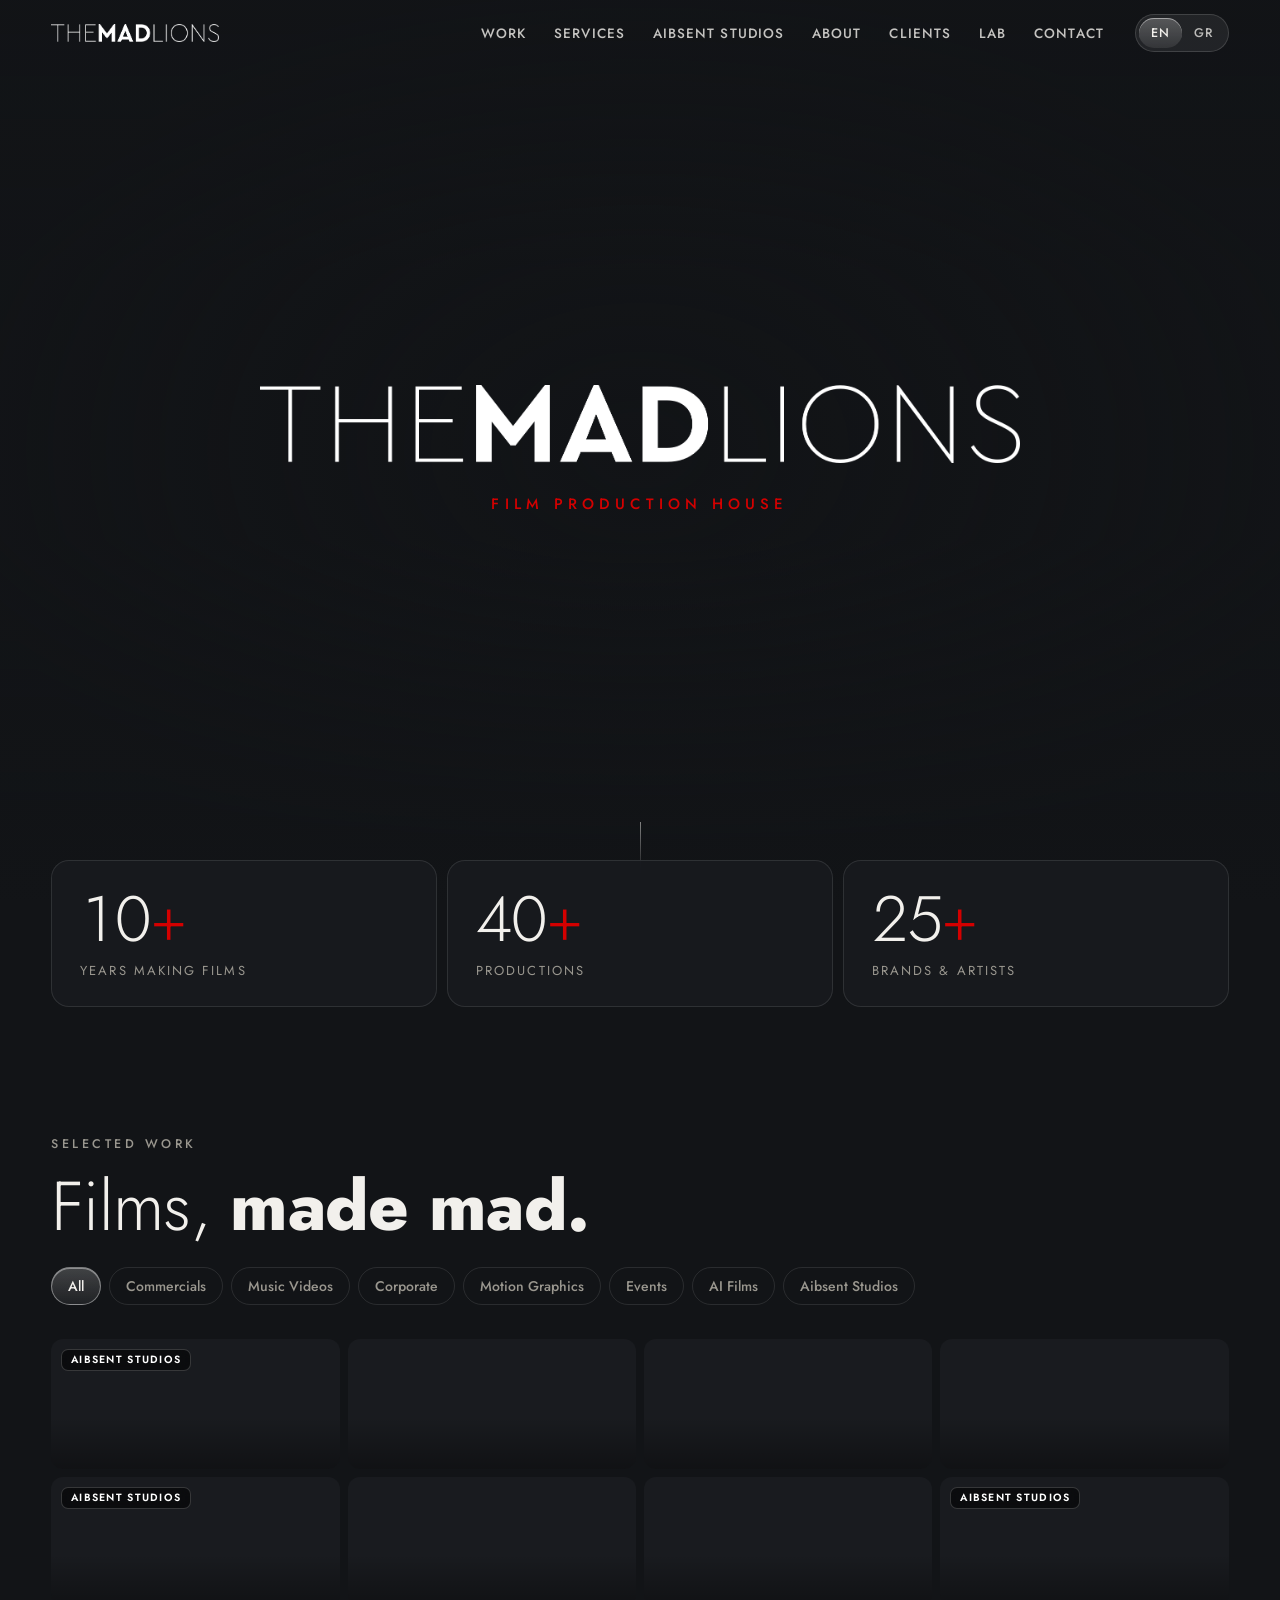
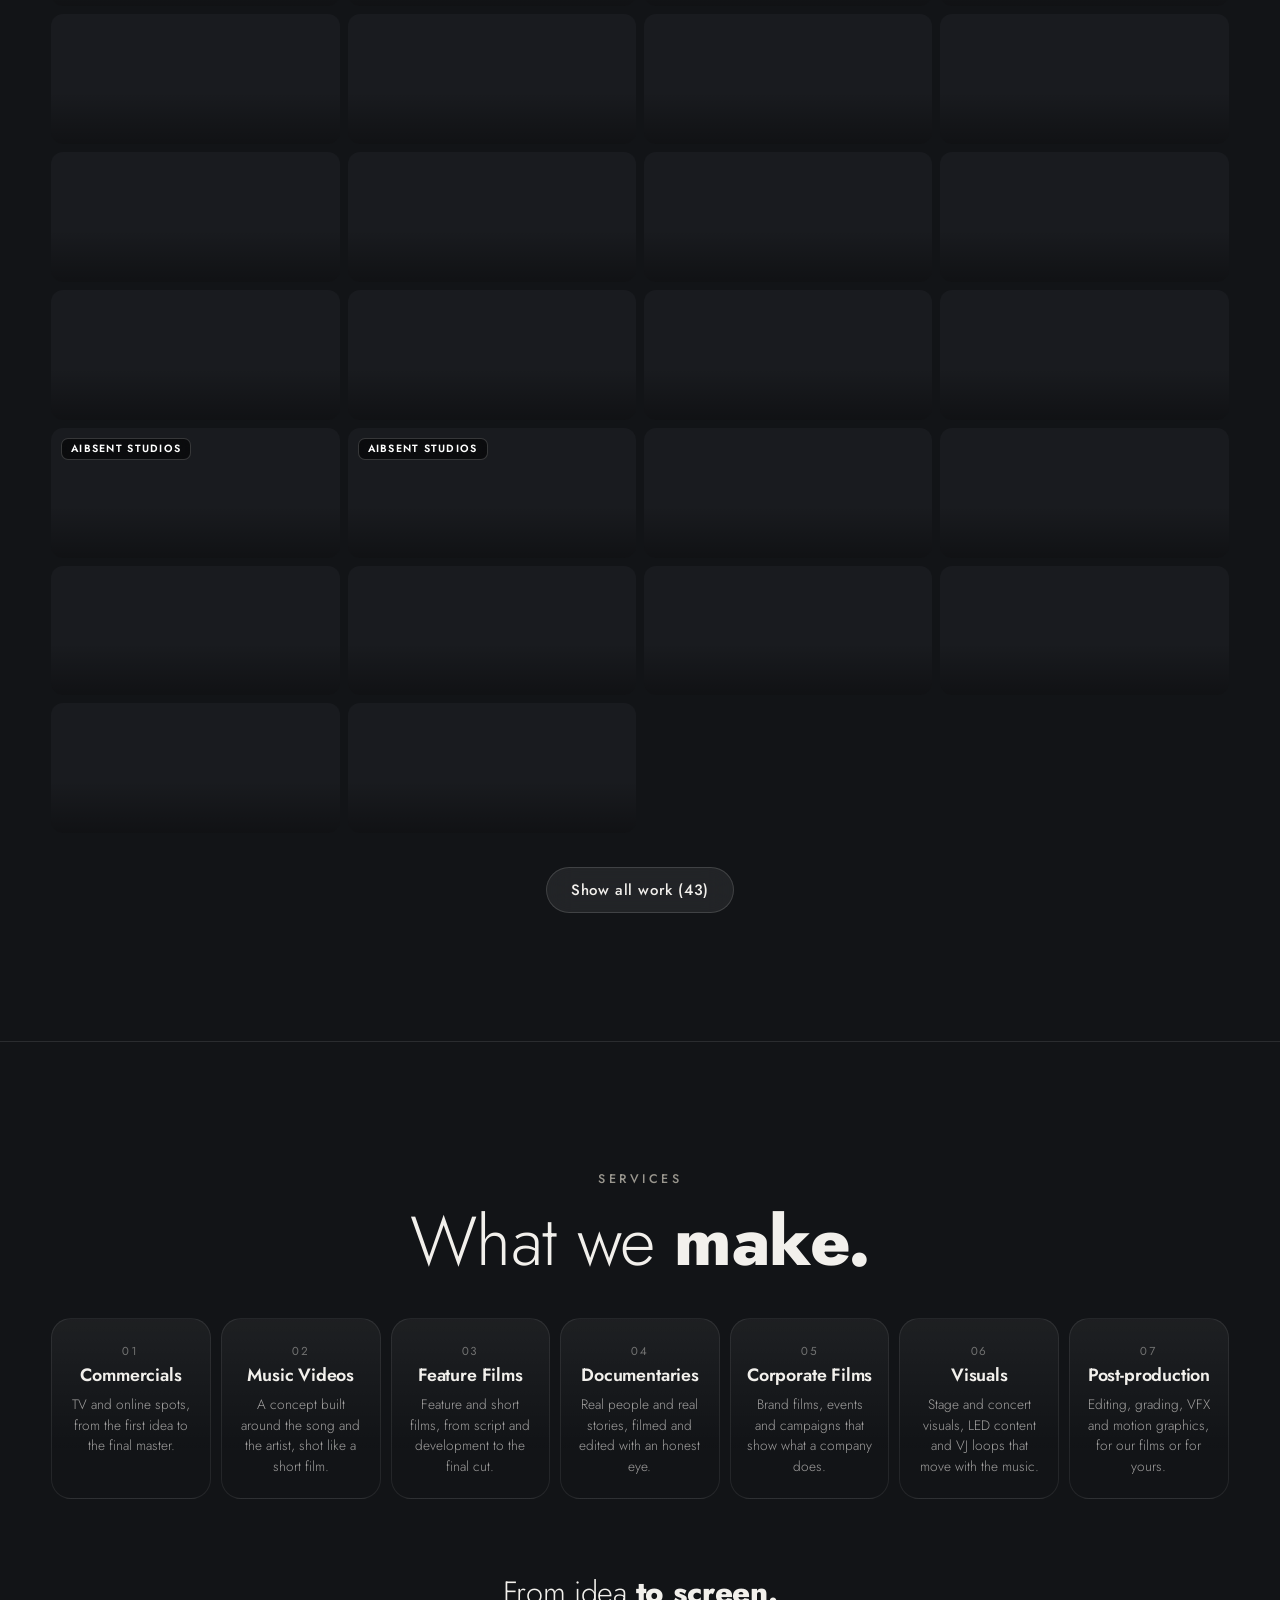
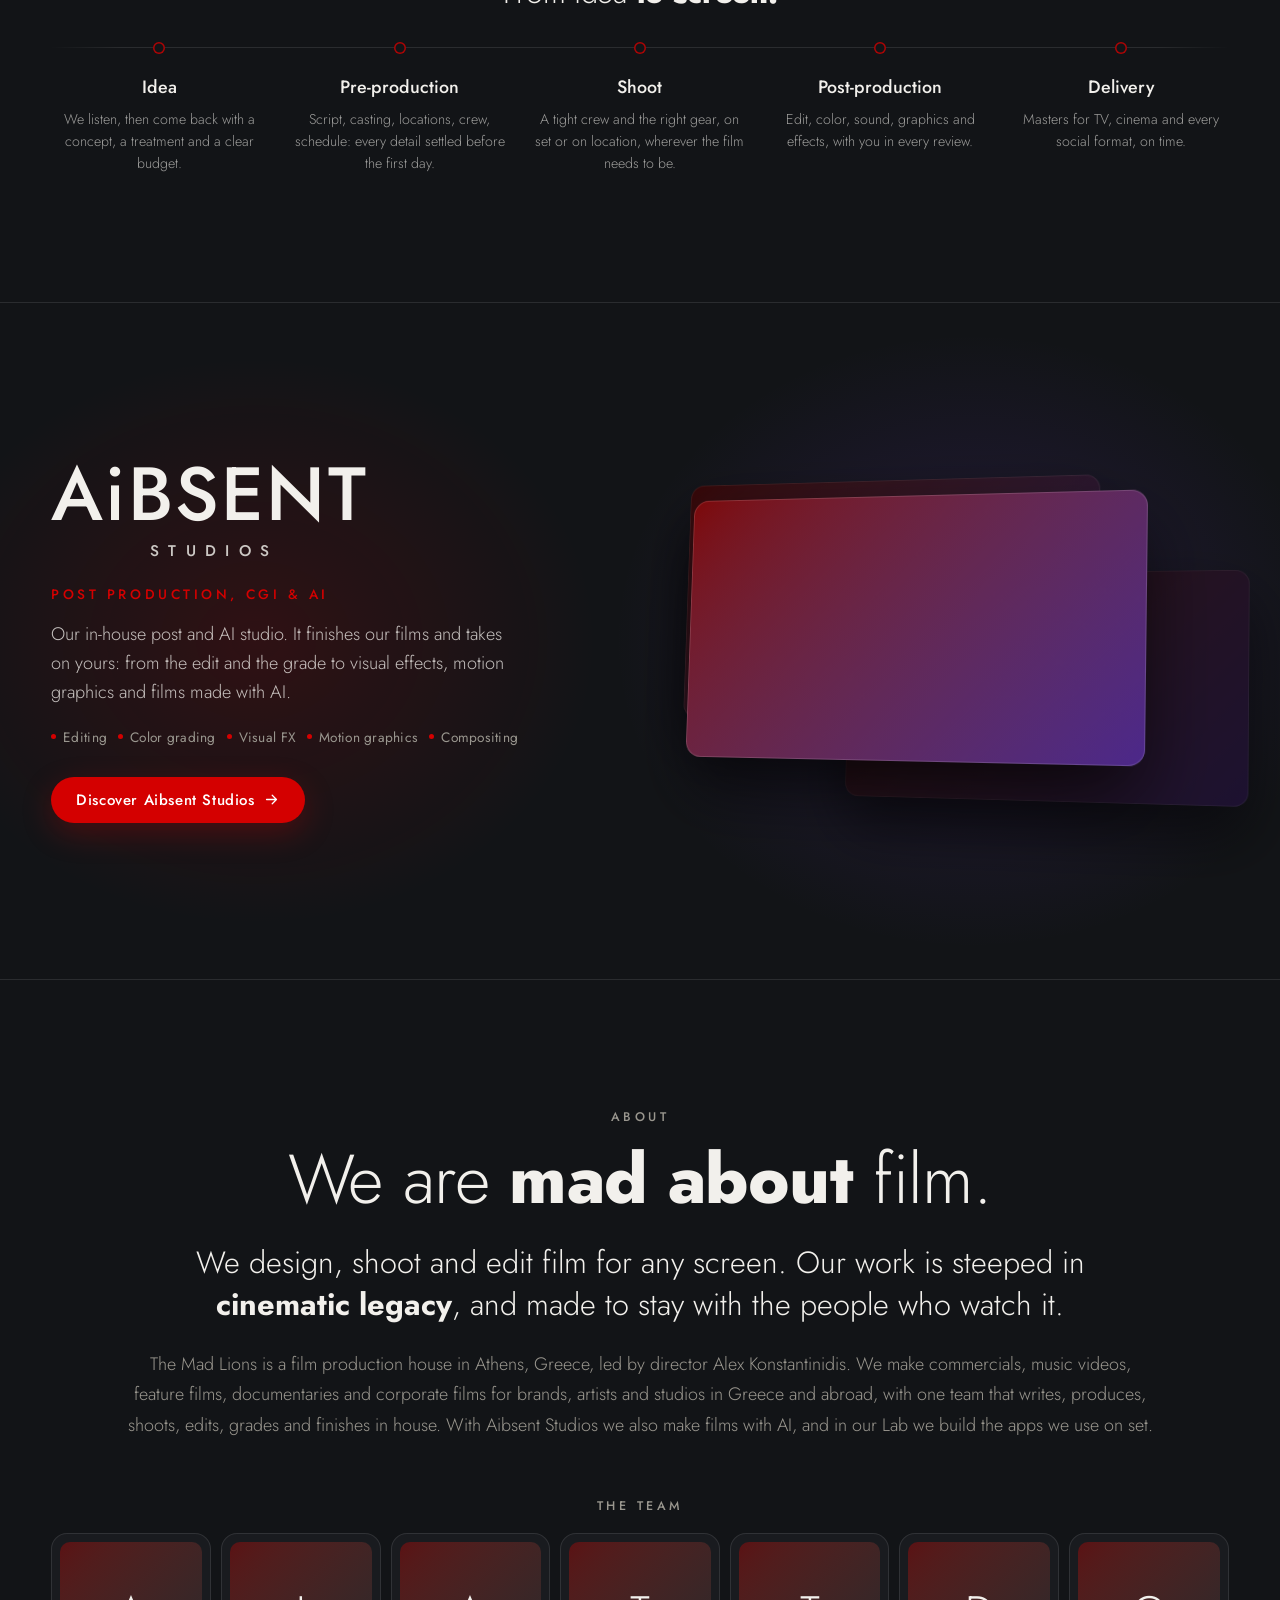
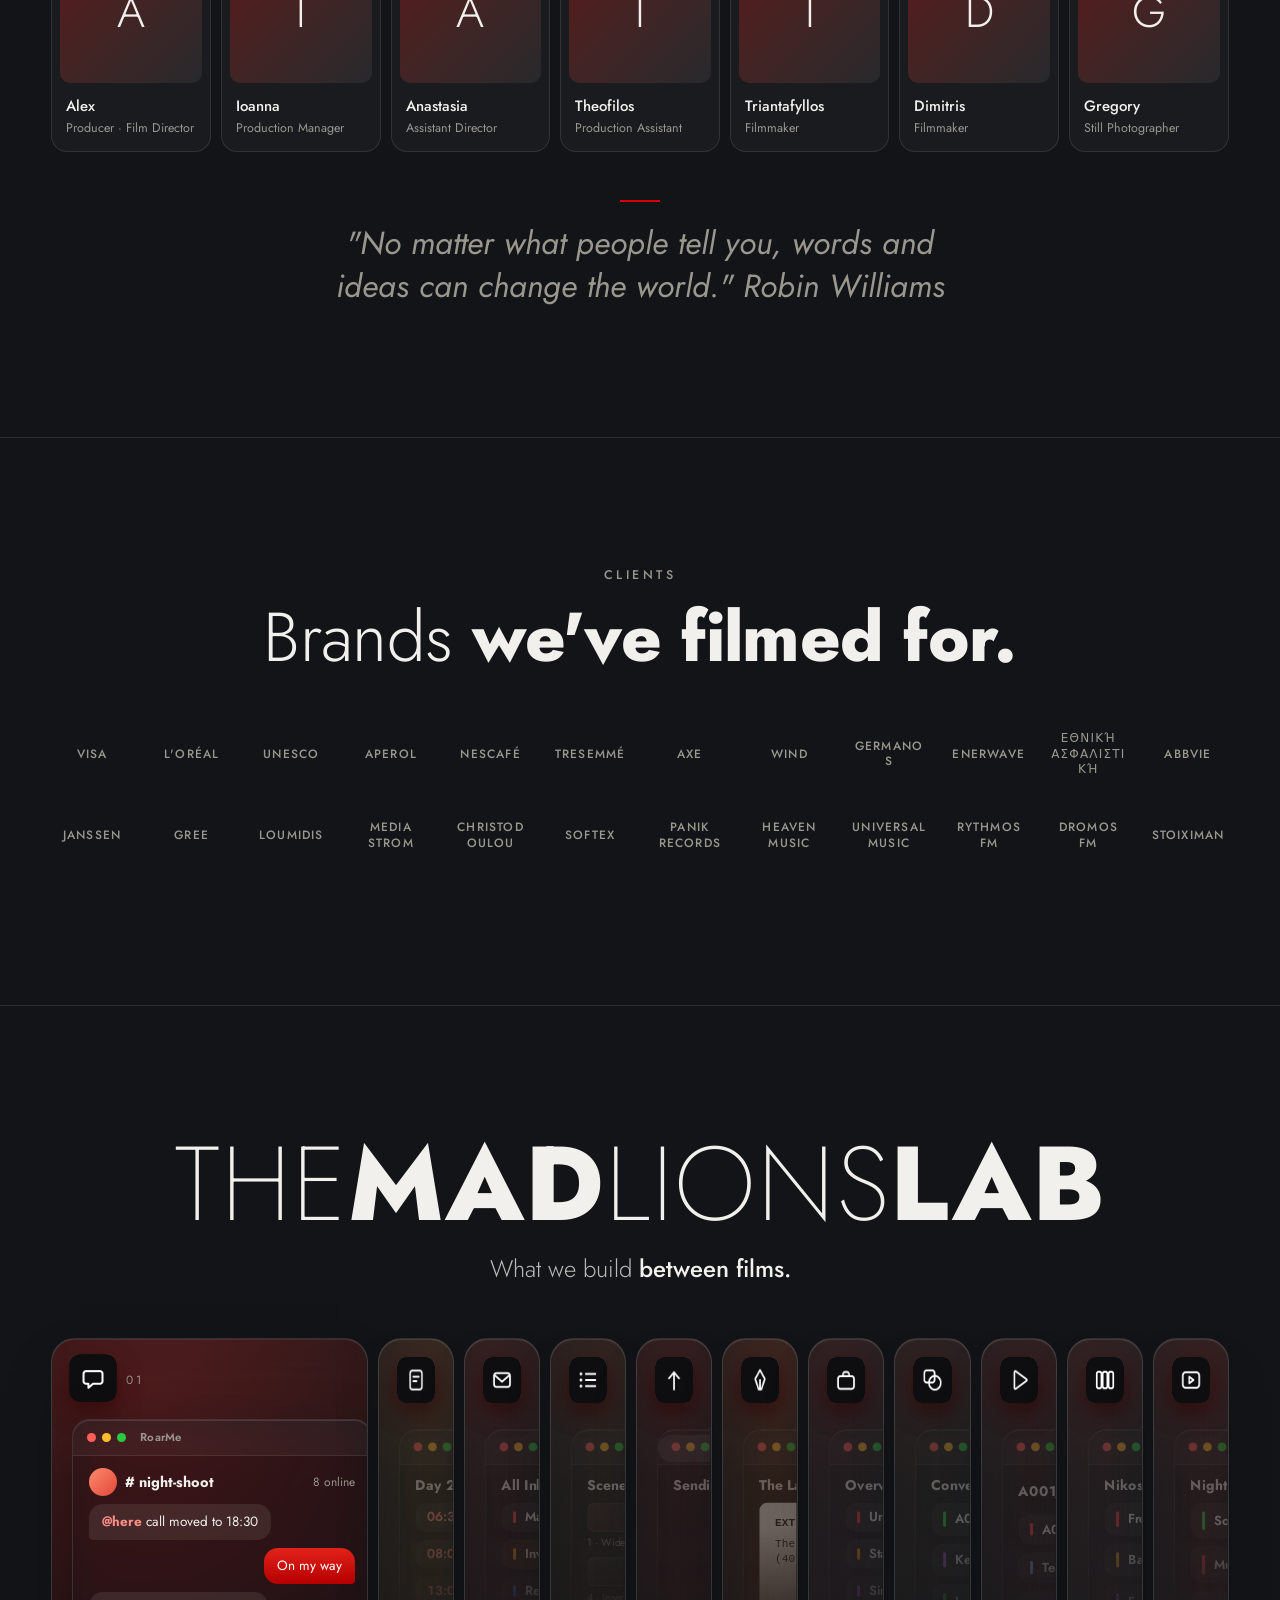
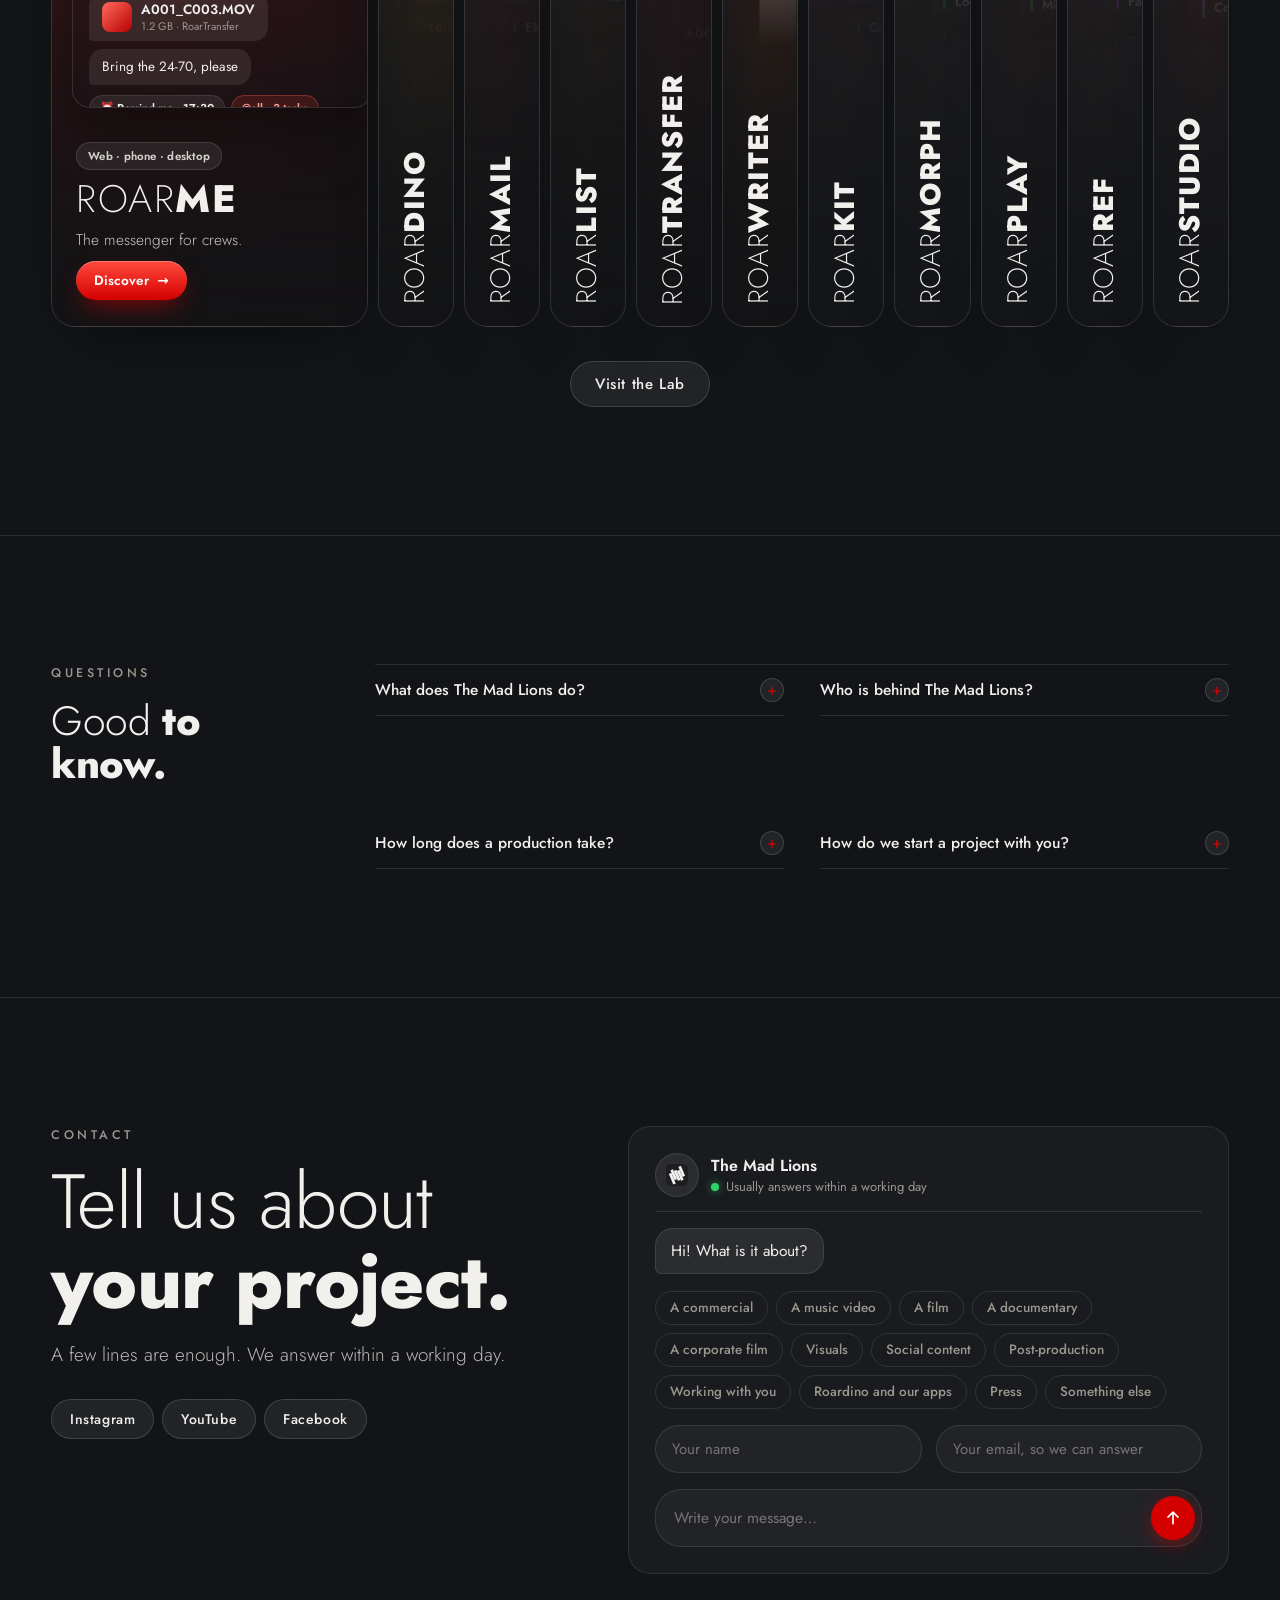
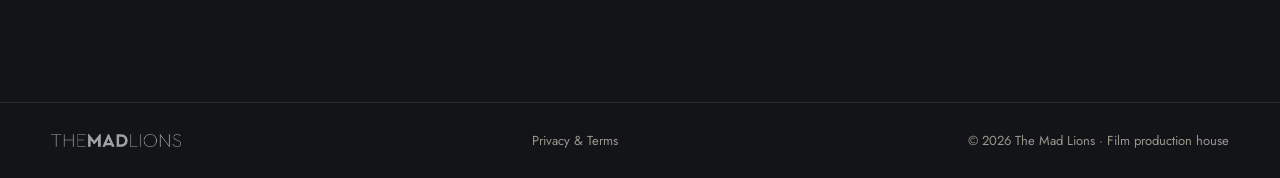
==== index.html @ 2045949a "The Aibsent crafts on one line on a phone Co-Authored-By: Claude Opus 5.5 <noreply@anthropic.com> Cl" ====
<!doctype html>
<html lang="en">
<head>
<meta charset="utf-8">
<meta name="viewport" content="width=device-width, initial-scale=1, viewport-fit=cover">
<!-- themadlions.com (Alex, 13 Oct 2026). No city or country on the visible page (Alex): the company is not
     where most of its work is. Athens, Greece sits only in the structured data and llms.txt (Alex, 18 Oct). Films, look, shop and enquiries come from Supabase and are edited in /admin/.
     Everything between the seo: markers is written by scripts/site-seo.mjs in the hub repo (title, links, JSON-LD
     in the head; the films, services, steps, team, clients and questions as plain text for search engines and AI
     crawlers that do not run scripts). Run it after every change here; the page's own script replaces that text. -->
<!--seo:head-->
<title>The Mad Lions · Film production house: commercials, music videos, films</title>
<meta name="description" content="Film production house led by director Alex Konstantinidis: commercials, music videos, feature films, documentaries, corporate films and post-production, from the idea to the final master.">
<meta name="robots" content="index, follow, max-image-preview:large, max-snippet:-1, max-video-preview:-1">
<link rel="canonical" href="https://themadlions.com/">
<link rel="alternate" hreflang="en" href="https://themadlions.com/">
<link rel="alternate" hreflang="el" href="https://themadlions.com/el/">
<link rel="alternate" hreflang="x-default" href="https://themadlions.com/">
<meta name="author" content="The Mad Lions">
<meta name="theme-color" content="#121417">
<meta property="og:type" content="website">
<meta property="og:site_name" content="The Mad Lions">
<meta property="og:title" content="The Mad Lions · Film production house: commercials, music videos, films">
<meta property="og:description" content="Film production house. Commercials, music videos, feature films, documentaries and post-production with Aibsent Studios.">
<meta property="og:url" content="https://themadlions.com/">
<meta property="og:locale" content="en_US">
<meta property="og:locale:alternate" content="el_GR">
<meta property="og:image" content="https://themadlions.com/og-image.png">
<meta property="og:image:width" content="1200">
<meta property="og:image:height" content="630">
<meta property="og:image:alt" content="The Mad Lions · Film production house">
<meta name="twitter:card" content="summary_large_image">
<meta name="twitter:title" content="The Mad Lions · Film production house: commercials, music videos, films">
<meta name="twitter:description" content="Film production house. Commercials, music videos, feature films, documentaries and post-production with Aibsent Studios.">
<meta name="twitter:image" content="https://themadlions.com/og-image.png">
<link rel="icon" href="favicon.svg" type="image/svg+xml">
<link rel="icon" href="favicon-192.png" sizes="192x192" type="image/png">
<link rel="apple-touch-icon" href="apple-touch-icon.png">
<link rel="alternate" type="text/plain" title="llms.txt" href="/llms.txt">
<script type="application/ld+json">{"@context":"https://schema.org","@graph":[{"@type":"Organization","@id":"https://themadlions.com/#org","name":"The Mad Lions","alternateName":["THEMADLIONS","The Mad Lions Film Production"],"url":"https://themadlions.com/","logo":"https://themadlions.com/wordmark.png","image":"https://themadlions.com/og-image.png","email":"info@themadlions.com","description":"Film production house led by director Alex Konstantinidis: commercials, music videos, feature films, documentaries, corporate films and post-production, from the idea to the final master.","foundingDate":"2016","founder":{"@id":"https://themadlions.com/#alex"},"sameAs":["https://www.instagram.com/themadlions/","https://www.youtube.com/channel/UCoPMSQpUYXNPSCMJV-ErfiA","https://www.facebook.com/themadlions/"],"address":{"@type":"PostalAddress","addressLocality":"Athens","addressCountry":"GR"},"location":{"@type":"Place","name":"Athens, Greece","address":{"@type":"PostalAddress","addressLocality":"Athens","addressCountry":"GR"}},"areaServed":["Greece","Europe","Worldwide"],"knowsLanguage":["en","el"],"knowsAbout":["Film production","Commercials","TV commercials","Music videos","Feature films","Short films","Documentaries","Corporate films","Brand films","Stage visuals","Post-production","Editing","Color grading","Visual effects","Motion graphics","AI films"],"contactPoint":{"@type":"ContactPoint","contactType":"sales","email":"info@themadlions.com","availableLanguage":["English","Greek"]},"subOrganization":{"@type":"Organization","@id":"https://themadlions.com/#aibsent","name":"Aibsent Studios","url":"https://themadlions.com/#aibsent","logo":"https://themadlions.com/aibsent.png","description":"Post-production and AI studio of The Mad Lions: editing, color grading, visual effects, motion graphics, compositing and films made with AI."},"hasOfferCatalog":{"@type":"OfferCatalog","name":"Services","itemListElement":[{"@type":"Offer","itemOffered":{"@type":"Service","name":"Commercials","description":"TV and online spots, from the first idea to the final master.","provider":{"@id":"https://themadlions.com/#org"}}},{"@type":"Offer","itemOffered":{"@type":"Service","name":"Music Videos","description":"A concept built around the song and the artist, shot like a short film.","provider":{"@id":"https://themadlions.com/#org"}}},{"@type":"Offer","itemOffered":{"@type":"Service","name":"Feature Films","description":"Feature and short films, from script and development to the final cut.","provider":{"@id":"https://themadlions.com/#org"}}},{"@type":"Offer","itemOffered":{"@type":"Service","name":"Documentaries","description":"Real people and real stories, filmed and edited with an honest eye.","provider":{"@id":"https://themadlions.com/#org"}}},{"@type":"Offer","itemOffered":{"@type":"Service","name":"Corporate Films","description":"Brand films, events and campaigns that show what a company does.","provider":{"@id":"https://themadlions.com/#org"}}},{"@type":"Offer","itemOffered":{"@type":"Service","name":"Visuals","description":"Stage and concert visuals, LED content and VJ loops that move with the music.","provider":{"@id":"https://themadlions.com/#org"}}},{"@type":"Offer","itemOffered":{"@type":"Service","name":"Post-production","description":"Editing, grading, VFX and motion graphics, for our films or for yours.","provider":{"@id":"https://themadlions.com/#org"}}}]}},{"@type":"Person","@id":"https://themadlions.com/#alex","name":"Alex Konstantinidis","jobTitle":"Producer and Film Director","worksFor":{"@id":"https://themadlions.com/#org"},"workLocation":{"@type":"Place","name":"Athens, Greece","address":{"@type":"PostalAddress","addressLocality":"Athens","addressCountry":"GR"}},"knowsAbout":["Film directing","Commercials","Music videos","Feature films"]},{"@type":"WebSite","@id":"https://themadlions.com/#site","url":"https://themadlions.com/","name":"The Mad Lions","inLanguage":["en","el"],"publisher":{"@id":"https://themadlions.com/#org"}},{"@type":"WebPage","@id":"https://themadlions.com/#page","url":"https://themadlions.com/","name":"The Mad Lions · Film production house: commercials, music videos, films","description":"Film production house led by director Alex Konstantinidis: commercials, music videos, feature films, documentaries, corporate films and post-production, from the idea to the final master.","inLanguage":"en","isPartOf":{"@id":"https://themadlions.com/#site"},"about":{"@id":"https://themadlions.com/#org"},"primaryImageOfPage":"https://themadlions.com/og-image.png"},{"@type":"FAQPage","@id":"https://themadlions.com/#faq","inLanguage":"en","mainEntity":[{"@type":"Question","name":"What does The Mad Lions do?","acceptedAnswer":{"@type":"Answer","text":"The Mad Lions is a film production house. We make commercials, music videos, feature and short films, documentaries, corporate films and stage visuals, and finish them in house at Aibsent Studios, our post-production and AI studio. One team takes a film from the first idea to the final master."}},{"@type":"Question","name":"Who is behind The Mad Lions?","acceptedAnswer":{"@type":"Answer","text":"The studio is led by producer and film director Alex Konstantinidis, with a team of assistant directors, filmmakers, editors, set designers and production assistants, and trusted crews for every shoot."}},{"@type":"Question","name":"Which brands and artists have you worked with?","acceptedAnswer":{"@type":"Answer","text":"Brands such as Visa, L’Oréal, UNESCO, Aperol, Campari, Nescafé, Tresemmé, Axe, Wind, Stoiximan and Gree, and artists such as Michalis Hatzigiannis, Helena Paparizou, Antonis Remos, Nikos Oikonomopoulos, Natasa Theodoridou and Melisses, with Panik Records, Heaven Music and Universal Music."}},{"@type":"Question","name":"How much does a commercial or a music video cost?","acceptedAnswer":{"@type":"Answer","text":"It depends on the idea, the shoot days, the cast and the post-production. We make films on budgets from under €5k to over €50k. Tell us yours and we come back with a concept, a treatment and a clear budget."}},{"@type":"Question","name":"Can you finish a film we shot ourselves?","acceptedAnswer":{"@type":"Answer","text":"Yes. Aibsent Studios, our post-production and AI studio, takes on editing, color grading, visual effects, motion graphics and compositing for films shot by others, and makes films with AI."}},{"@type":"Question","name":"Where do you shoot?","acceptedAnswer":{"@type":"Answer","text":"Wherever the film needs to be: in a studio or on location, with a tight crew and the right gear. We deliver masters for TV, cinema and every social format."}},{"@type":"Question","name":"How long does a production take?","acceptedAnswer":{"@type":"Answer","text":"It depends on the film. A commercial or a music video usually takes three to six weeks from the first call to the final master: about a week for the concept and pre-production, one to three shoot days, then one to three weeks of post-production. When it is urgent, we plan it to move faster."}},{"@type":"Question","name":"How do we start a project with you?","acceptedAnswer":{"@type":"Answer","text":"Write a few lines through the form on this page or to info@themadlions.com: what you are making, when you need it and your budget. We answer within a working day."}}]},{"@type":"ItemList","@id":"https://themadlions.com/#work","name":"Selected work","itemListElement":[{"@type":"ListItem","position":1,"item":{"@type":"CreativeWork","name":"Nikos Vertis – Eroteftika Esena | Official Music Video (4K)","url":"https://www.youtube.com/watch?v=0GxDvGdH7S4","image":"https://i.ytimg.com/vi/0GxDvGdH7S4/hqdefault.jpg","genre":"Music video","creator":{"@id":"https://themadlions.com/#org"}}},{"@type":"ListItem","position":2,"item":{"@type":"CreativeWork","name":"Iv - Χριστίνα Μηλιού - Cabaret","url":"https://www.youtube.com/watch?v=CI5pUMbyZb0","image":"https://i.ytimg.com/vi/CI5pUMbyZb0/hqdefault.jpg","genre":"Intro Videos","creator":{"@id":"https://themadlions.com/#org"}}},{"@type":"ListItem","position":3,"item":{"@type":"CreativeWork","name":"Αντώνης Ρέμος - Δευτέρα - Official Music Video","url":"https://www.youtube.com/watch?v=_hBOZYrXSvo","image":"https://i.ytimg.com/vi/_hBOZYrXSvo/hqdefault.jpg","genre":"Music video","creator":{"@id":"https://themadlions.com/#org"}}},{"@type":"ListItem","position":4,"item":{"@type":"CreativeWork","name":"Κατερίνα Λιόλιου & Γιάννης Φακίνος - Με 'Γειά Σου - Official Music Video","url":"https://www.youtube.com/watch?v=35kmvlsmm8o","image":"https://i.ytimg.com/vi/35kmvlsmm8o/hqdefault.jpg","genre":"Music video","creator":{"@id":"https://themadlions.com/#org"}}},{"@type":"ListItem","position":5,"item":{"@type":"CreativeWork","name":"Νίκος Οικονομόπουλος – Ψάχνω Να Βρω | Official Music Video (4K)","url":"https://www.youtube.com/watch?v=NudxWnzrRxs","image":"https://i.ytimg.com/vi/NudxWnzrRxs/hqdefault.jpg","genre":"Music video","creator":{"@id":"https://themadlions.com/#org"}}},{"@type":"ListItem","position":6,"item":{"@type":"CreativeWork","name":"Beneluxe Vodka","url":"https://www.youtube.com/watch?v=R08ZdxbOKrg","image":"https://i.ytimg.com/vi/R08ZdxbOKrg/hqdefault.jpg","genre":"Commercial","creator":{"@id":"https://themadlions.com/#org"}}},{"@type":"ListItem","position":7,"item":{"@type":"CreativeWork","name":"Melisses – 30 40 (Yes I Do)","url":"https://www.youtube.com/watch?v=EjZ_jDMnyl0","image":"https://i.ytimg.com/vi/EjZ_jDMnyl0/hqdefault.jpg","genre":"Music video","creator":{"@id":"https://themadlions.com/#org"}}},{"@type":"ListItem","position":8,"item":{"@type":"CreativeWork","name":"Nox Athens - Θεοδωρίδου & Βανδή","url":"https://www.youtube.com/watch?v=E9fCxQ7Hjj4","image":"https://i.ytimg.com/vi/E9fCxQ7Hjj4/hqdefault.jpg","genre":"Commercial","creator":{"@id":"https://themadlions.com/#org"}}},{"@type":"ListItem","position":9,"item":{"@type":"CreativeWork","name":"Φωτεινή Δάρρα  - Δύο Σιωπές","url":"https://www.youtube.com/watch?v=7bwjhznNsik","image":"https://i.ytimg.com/vi/7bwjhznNsik/hqdefault.jpg","genre":"Music video","creator":{"@id":"https://themadlions.com/#org"}}},{"@type":"ListItem","position":10,"item":{"@type":"CreativeWork","name":"Νίκος Οικονομόπουλος - Από Έρωτα...","url":"https://www.youtube.com/watch?v=SilHmCoB1xw","image":"https://i.ytimg.com/vi/SilHmCoB1xw/hqdefault.jpg","genre":"Music video","creator":{"@id":"https://themadlions.com/#org"}}},{"@type":"ListItem","position":11,"item":{"@type":"CreativeWork","name":"Nikos Vertis – S' Agapao","url":"https://www.youtube.com/watch?v=aZ8xdBOUNp8","image":"https://i.ytimg.com/vi/aZ8xdBOUNp8/hqdefault.jpg","genre":"Music video","creator":{"@id":"https://themadlions.com/#org"}}},{"@type":"ListItem","position":12,"item":{"@type":"CreativeWork","name":"ΔΡΟΜΟΣ 89,8","url":"https://www.youtube.com/watch?v=G9khzCytOKY","image":"https://i.ytimg.com/vi/G9khzCytOKY/hqdefault.jpg","creator":{"@id":"https://themadlions.com/#org"}}},{"@type":"ListItem","position":13,"item":{"@type":"CreativeWork","name":"Ανδρομάχη – Καλέ ποιος είναι αυτός","url":"https://www.youtube.com/watch?v=6Gcu4GF8fYc","image":"https://i.ytimg.com/vi/6Gcu4GF8fYc/hqdefault.jpg","genre":"Music video","creator":{"@id":"https://themadlions.com/#org"}}},{"@type":"ListItem","position":14,"item":{"@type":"CreativeWork","name":"Nikos Vertis - S' Agapao / Νίκος Βέρτης - Σ' Αγαπάω (Official Videoclip 4K)","url":"https://www.youtube.com/watch?v=aZ8xdBOUNp8","image":"https://i.ytimg.com/vi/aZ8xdBOUNp8/hqdefault.jpg","genre":"Music video","creator":{"@id":"https://themadlions.com/#org"}}},{"@type":"ListItem","position":15,"item":{"@type":"CreativeWork","name":"PENELOPE","url":"https://www.youtube.com/watch?v=MOh7XEQSFSg","image":"https://i.ytimg.com/vi/MOh7XEQSFSg/hqdefault.jpg","genre":"Film","creator":{"@id":"https://themadlions.com/#org"}}},{"@type":"ListItem","position":16,"item":{"@type":"CreativeWork","name":"Νίκος Οικονομόπουλος - Πάλι Γύρισα","url":"https://www.youtube.com/watch?v=q9CE6Z5fLTs","image":"https://i.ytimg.com/vi/q9CE6Z5fLTs/hqdefault.jpg","genre":"Music video","creator":{"@id":"https://themadlions.com/#org"}}},{"@type":"ListItem","position":17,"item":{"@type":"CreativeWork","name":"Pot Pan","url":"https://www.youtube.com/watch?v=n5Vfijf1ELA","image":"https://i.ytimg.com/vi/n5Vfijf1ELA/hqdefault.jpg","genre":"Corporate film","creator":{"@id":"https://themadlions.com/#org"}}},{"@type":"ListItem","position":18,"item":{"@type":"CreativeWork","name":"Μιχάλης Χατζηγιάννης – Φωτιά Στη Νύχτα | Official Music Video (4K)","url":"https://www.youtube.com/watch?v=PBrZ_I-g8p0","image":"https://i.ytimg.com/vi/PBrZ_I-g8p0/hqdefault.jpg","genre":"Music video","creator":{"@id":"https://themadlions.com/#org"}}},{"@type":"ListItem","position":19,"item":{"@type":"CreativeWork","name":"Κατερίνα Λιόλιου - Για την Επόμενη - Official Music Video","url":"https://www.youtube.com/watch?v=Avg99Mb_w1A","image":"https://i.ytimg.com/vi/Avg99Mb_w1A/hqdefault.jpg","genre":"Music video","creator":{"@id":"https://themadlions.com/#org"}}},{"@type":"ListItem","position":20,"item":{"@type":"CreativeWork","name":"Michalis Hatzigiannis – Horevo","url":"https://www.youtube.com/watch?v=1Y3h-3ka4bo","image":"https://i.ytimg.com/vi/1Y3h-3ka4bo/hqdefault.jpg","genre":"Music video","creator":{"@id":"https://themadlions.com/#org"}}},{"@type":"ListItem","position":21,"item":{"@type":"CreativeWork","name":"Χριστίνα Μηλιού - Ένας Μήνας Και Κάτι - Official Music Video","url":"https://www.youtube.com/watch?v=oY_F6rtNRg8","image":"https://i.ytimg.com/vi/oY_F6rtNRg8/hqdefault.jpg","genre":"Music video","creator":{"@id":"https://themadlions.com/#org"}}},{"@type":"ListItem","position":22,"item":{"@type":"CreativeWork","name":"Ανδρομάχη - Σούσουρο -  Official Music Video","url":"https://www.youtube.com/watch?v=pXkjKtg7tTs","image":"https://i.ytimg.com/vi/pXkjKtg7tTs/hqdefault.jpg","creator":{"@id":"https://themadlions.com/#org"}}},{"@type":"ListItem","position":23,"item":{"@type":"CreativeWork","name":"Καλλιμάνη – Summer Tour","url":"https://e.pcloud.link/publink/show?code=XZyWGk7Z03jk551iTwh1dlnrvcc20brfOOzk","image":"https://eapi.pcloud.com/getpubthumb?code=XZyWGk7Z03jk551iTwh1dlnrvcc20brfOOzk&size=640x360","genre":"Intro Videos","creator":{"@id":"https://themadlions.com/#org"}}},{"@type":"ListItem","position":24,"item":{"@type":"CreativeWork","name":"Nikos Vertis - Koita / Νίκος Βέρτης - Κοίτα (Official Videoclip 4K)","url":"https://www.youtube.com/watch?v=i6Pagv3A0Rk","image":"https://i.ytimg.com/vi/i6Pagv3A0Rk/hqdefault.jpg","genre":"Music video","creator":{"@id":"https://themadlions.com/#org"}}},{"@type":"ListItem","position":25,"item":{"@type":"CreativeWork","name":"BO ft Angelta – Hey Bo","url":"https://www.youtube.com/watch?v=mkuo9_wOJ0g","image":"https://i.ytimg.com/vi/mkuo9_wOJ0g/hqdefault.jpg","genre":"Music video","creator":{"@id":"https://themadlions.com/#org"}}},{"@type":"ListItem","position":26,"item":{"@type":"CreativeWork","name":"Γιώργος Σαμπάνης – Αν δεν έρθεις εσύ","url":"https://www.youtube.com/watch?v=c7-5nWj1-PQ","image":"https://i.ytimg.com/vi/c7-5nWj1-PQ/hqdefault.jpg","genre":"Music video","creator":{"@id":"https://themadlions.com/#org"}}},{"@type":"ListItem","position":27,"item":{"@type":"CreativeWork","name":"Κατερίνα Λιόλιου - Τελικά Σου  Έστειλα - Official Music Video","url":"https://www.youtube.com/watch?v=1PAf40ob_BI","image":"https://i.ytimg.com/vi/1PAf40ob_BI/hqdefault.jpg","genre":"Music video","creator":{"@id":"https://themadlions.com/#org"}}},{"@type":"ListItem","position":28,"item":{"@type":"CreativeWork","name":"Natasa Theodoridou – Yparho Gia Sena","url":"https://www.youtube.com/watch?v=z_Gl8WVxeZc","image":"https://i.ytimg.com/vi/z_Gl8WVxeZc/hqdefault.jpg","genre":"Music video","creator":{"@id":"https://themadlions.com/#org"}}},{"@type":"ListItem","position":29,"item":{"@type":"CreativeWork","name":"Δέσποινα Βανδή - Φαινόμενο","url":"https://www.youtube.com/watch?v=bLjO-trbsNc","image":"https://i.ytimg.com/vi/bLjO-trbsNc/hqdefault.jpg","genre":"Music video","creator":{"@id":"https://themadlions.com/#org"}}},{"@type":"ListItem","position":30,"item":{"@type":"CreativeWork","name":"Νίκος Οικονομόπουλος - Είναι Κάτι Λαϊκά","url":"https://www.youtube.com/watch?v=KfDkiPmk79w","image":"https://i.ytimg.com/vi/KfDkiPmk79w/hqdefault.jpg","genre":"Music video","creator":{"@id":"https://themadlions.com/#org"}}},{"@type":"ListItem","position":31,"item":{"@type":"CreativeWork","name":"Oge x Apon – Απαγορευμένο","url":"https://www.youtube.com/watch?v=yH4hWYwxY2U","image":"https://i.ytimg.com/vi/yH4hWYwxY2U/hqdefault.jpg","genre":"Music video","creator":{"@id":"https://themadlions.com/#org"}}},{"@type":"ListItem","position":32,"item":{"@type":"CreativeWork","name":"Νίκος Οικονομόπουλος - Πρώτη Θέση | Official Music Video (4K)","url":"https://www.youtube.com/watch?v=ycWOTNuYuxg","image":"https://i.ytimg.com/vi/ycWOTNuYuxg/hqdefault.jpg","genre":"Music video","creator":{"@id":"https://themadlions.com/#org"}}},{"@type":"ListItem","position":33,"item":{"@type":"CreativeWork","name":"Eva ii – Official Trailer","url":"https://www.youtube.com/watch?v=_fRXBXkcikw","image":"https://i.ytimg.com/vi/_fRXBXkcikw/hqdefault.jpg","genre":"Film","creator":{"@id":"https://themadlions.com/#org"}}},{"@type":"ListItem","position":34,"item":{"@type":"CreativeWork","name":"Melisses – Κρυφτό","url":"https://www.youtube.com/watch?v=x56pIWkL3AQ","image":"https://i.ytimg.com/vi/x56pIWkL3AQ/hqdefault.jpg","genre":"Music video","creator":{"@id":"https://themadlions.com/#org"}}},{"@type":"ListItem","position":35,"item":{"@type":"CreativeWork","name":"Nikos Oikonomopoulos - Τώρα Tι Να Το Κάνω (official Music Video)","url":"https://www.youtube.com/watch?v=5kJDu2ifDa8","image":"https://i.ytimg.com/vi/5kJDu2ifDa8/hqdefault.jpg","genre":"Music video","creator":{"@id":"https://themadlions.com/#org"}}},{"@type":"ListItem","position":36,"item":{"@type":"CreativeWork","name":"Ρία Ελληνίδου - Πάρε","url":"https://www.youtube.com/watch?v=sGerdJQIwQk","image":"https://i.ytimg.com/vi/sGerdJQIwQk/hqdefault.jpg","genre":"Music video","creator":{"@id":"https://themadlions.com/#org"}}},{"@type":"ListItem","position":37,"item":{"@type":"CreativeWork","name":"Tresemmé","url":"https://vimeo.com/364348936","image":"https://vumbnail.com/364348936.jpg","genre":"Commercial · Motion graphics","creator":{"@id":"https://themadlions.com/#org"}}},{"@type":"ListItem","position":38,"item":{"@type":"CreativeWork","name":"Helena Paparizou – Kati Skoteino","url":"https://www.youtube.com/watch?v=uqmSrvt9JmY","image":"https://i.ytimg.com/vi/uqmSrvt9JmY/hqdefault.jpg","genre":"Music video","creator":{"@id":"https://themadlions.com/#org"}}},{"@type":"ListItem","position":39,"item":{"@type":"CreativeWork","name":"Axe Gold – Video Game","url":"https://www.youtube.com/watch?v=x1GXb7NNmYg","image":"https://i.ytimg.com/vi/x1GXb7NNmYg/hqdefault.jpg","genre":"Commercial","creator":{"@id":"https://themadlions.com/#org"}}},{"@type":"ListItem","position":40,"item":{"@type":"CreativeWork","name":"Gree – Στα άκρα","url":"https://www.youtube.com/watch?v=FQ-w-qq4XlQ","image":"https://i.ytimg.com/vi/FQ-w-qq4XlQ/hqdefault.jpg","genre":"Commercial","creator":{"@id":"https://themadlions.com/#org"}}},{"@type":"ListItem","position":41,"item":{"@type":"CreativeWork","name":"Εθνική Ασφαλιστική","url":"https://www.youtube.com/watch?v=du6Px_FMGSM","image":"https://i.ytimg.com/vi/du6Px_FMGSM/hqdefault.jpg","genre":"Event film","creator":{"@id":"https://themadlions.com/#org"}}},{"@type":"ListItem","position":42,"item":{"@type":"CreativeWork","name":"Melisses – Άλλου","url":"https://www.youtube.com/watch?v=95QMQbX_Ksc","image":"https://i.ytimg.com/vi/95QMQbX_Ksc/hqdefault.jpg","genre":"Music video","creator":{"@id":"https://themadlions.com/#org"}}},{"@type":"ListItem","position":43,"item":{"@type":"CreativeWork","name":"Νίκος Οικονομόπουλος - Για Κάποιο Λόγο","url":"https://www.youtube.com/watch?v=OwUrBdn3HYU","image":"https://i.ytimg.com/vi/OwUrBdn3HYU/hqdefault.jpg","genre":"Music video","creator":{"@id":"https://themadlions.com/#org"}}},{"@type":"ListItem","position":44,"item":{"@type":"CreativeWork","name":"Easy FM 97.2","url":"https://www.youtube.com/watch?v=LJmFH1_buIs","image":"https://i.ytimg.com/vi/LJmFH1_buIs/hqdefault.jpg","genre":"Commercial","creator":{"@id":"https://themadlions.com/#org"}}},{"@type":"ListItem","position":45,"item":{"@type":"CreativeWork","name":"Theodoridou","url":"https://www.youtube.com/watch?v=K9JAykHMtmk","image":"https://i.ytimg.com/vi/K9JAykHMtmk/hqdefault.jpg","genre":"Music video","creator":{"@id":"https://themadlions.com/#org"}}},{"@type":"ListItem","position":46,"item":{"@type":"CreativeWork","name":"Boss – #Koloneis","url":"https://www.youtube.com/watch?v=TLO8uJ6lGlk","image":"https://i.ytimg.com/vi/TLO8uJ6lGlk/hqdefault.jpg","genre":"Event film","creator":{"@id":"https://themadlions.com/#org"}}},{"@type":"ListItem","position":47,"item":{"@type":"CreativeWork","name":"Fluo","url":"https://www.youtube.com/watch?v=z-LZfkTOZeM","image":"https://i.ytimg.com/vi/z-LZfkTOZeM/hqdefault.jpg","genre":"Commercial","creator":{"@id":"https://themadlions.com/#org"}}},{"@type":"ListItem","position":48,"item":{"@type":"CreativeWork","name":"Claydee – Alena","url":"https://www.youtube.com/watch?v=K68UrdUOr2Y","image":"https://i.ytimg.com/vi/K68UrdUOr2Y/hqdefault.jpg","genre":"Music video","creator":{"@id":"https://themadlions.com/#org"}}}]}]}</script>
<!--/seo:head-->
<script>
  // the look picked in the admin, remembered from the last visit so the page opens in it at once;
  // ?theme=light|dark|blue previews another without saving it
  (function () {
    var q = new URLSearchParams(location.search).get('theme'), t = null
    try { t = q || localStorage.getItem('tml_site_theme') } catch (e) {}
    if (t && t !== 'dark') document.documentElement.dataset.theme = t
  })()
  // the design from Studio > Look (Alex, 30 Oct), remembered too, so the colours, type and shapes are right from the
  // first frame; the rest of it (texts, the bar, hidden sections) follows in applyDesign below
  ;(function () {
    var d = null
    try { d = JSON.parse(localStorage.getItem('tml_site_design') || 'null') } catch (e) {}
    window.TML_DESIGN = d || {}
    if (!d) return
    var h = document.documentElement, set = function (k, v) { if (v) h.style.setProperty(k, v) }
    set('--accent', d.accent); if (d.motion) h.dataset.motion = d.motion; if (d.grain) h.dataset.grain = d.grain; if (d.glow) h.dataset.glow = d.glow
    if (d.buttons) h.dataset.buttons = d.buttons; if (d.tiles) h.dataset.tiles = d.tiles; if (d.shape) h.dataset.shape = d.shape; if (d.corners) h.dataset.corners = d.corners
    if (d.caps) h.dataset.caps = d.caps; if (d.cols) h.dataset.cols = d.cols; if (d.gap) h.dataset.gap = d.gap; if (d.titles) h.dataset.titles = d.titles; if (d.logo) h.dataset.logo = d.logo
    if (d.heroColor) h.dataset.herocolor = '1'; if (d.dim != null) h.style.setProperty('--hero-dim', String(d.dim / 100)); if (d.labels) h.dataset.labels = d.labels
  })()
</script>
<link rel="preconnect" href="https://fonts.googleapis.com">
<link rel="preconnect" href="https://fonts.gstatic.com" crossorigin>
<link href="https://fonts.googleapis.com/css2?family=Jost:wght@300;400;500;700;800&display=swap" rel="stylesheet">
<style>
:root {
  --bg: #121417; --bg-2: #191b1f; --bg-3: #202328; --text: #f2f0ec; --muted: #9a978f; --line: rgba(255,255,255,.1);
  --accent: #d40000; --on-accent: #ffffff; --hi: #ffffff; --glass: rgba(255,255,255,.07); --glass-edge: rgba(255,255,255,.14);
  --wm: invert(1); --err: #ff8a7a;
  --pad: clamp(16px, 4vw, 56px);
}
/* three looks, picked in the site's admin (Alex, 13 Oct): Dark, Light (paper), Blue (night glass, as the hub);
   the accent in all three is The Mad Lions' own, Ferrari red, Rosso Corsa (Alex) */
html[data-theme='light'] {
  --bg: #f3f0e8; --bg-2: #ffffff; --bg-3: #ebe7dd; --text: #151412; --muted: #6f6a60; --line: rgba(0,0,0,.1);
  --accent: #d40000; --on-accent: #ffffff; --hi: #000000; --glass: rgba(0,0,0,.04); --glass-edge: rgba(0,0,0,.12);
  --wm: none; --err: #b3261e;
}
html[data-theme='blue'] {
  --bg: #08101f; --bg-2: #0f1a31; --bg-3: #15233f; --text: #eef3ff; --muted: #8e9cbc; --line: rgba(160,190,255,.13);
  --accent: #d40000; --on-accent: #ffffff; --hi: #ffffff; --glass: rgba(140,180,255,.09); --glass-edge: rgba(160,200,255,.2);
  --wm: invert(1); --err: #ff8a7a;
}
* { box-sizing: border-box; }
html { scroll-behavior: smooth; background: var(--bg); }
body { margin: 0; background: var(--bg); color: var(--text); font-family: Jost, system-ui, sans-serif; font-weight: 400; -webkit-font-smoothing: antialiased; overflow-x: hidden; }
a { color: inherit; text-decoration: none; }
button, input, select, textarea { font: inherit; color: inherit; }
img { display: block; max-width: 100%; }
.wordmark { filter: var(--wm); height: auto; }

/* top bar: wordmark, sections, language */
.bar { position: fixed; inset: 0 0 auto 0; z-index: 20; display: flex; align-items: center; gap: 18px; padding: calc(14px + env(safe-area-inset-top)) var(--pad) 14px; transition: background .4s; }
.bar.solid { background: color-mix(in srgb, var(--bg) 72%, transparent); -webkit-backdrop-filter: blur(18px) saturate(140%); backdrop-filter: blur(18px) saturate(140%); border-bottom: 1px solid var(--line); }
.bar .wordmark { width: 168px; opacity: 0; transform: translateY(-4px); transition: opacity .4s, transform .4s; }
.bar.solid .wordmark { opacity: 1; transform: none; }
.bar nav { margin-left: auto; display: flex; gap: 2px; }
.bar nav a { padding: 8px 13px; border-radius: 999px; font-size: 13.5px; font-weight: 500; letter-spacing: .08em; text-transform: uppercase; color: color-mix(in srgb, var(--text) 80%, transparent); transition: background .2s, color .2s; }
.bar nav a { white-space: nowrap; } /* one line, Aibsent Studios too */
.bar nav a:hover { background: var(--glass); color: var(--text); }
/* on a phone the sections menu is hidden; the Lab keeps a small pill of its own beside the language (Alex, 18 Oct) */
.bar .lab-m { display: none; align-items: center; height: 34px; padding: 0 14px; border-radius: 999px; font-size: 12.5px; font-weight: 500; letter-spacing: .12em; text-transform: uppercase; background: var(--glass); border: 1px solid var(--glass-edge); }
.lang { display: flex; padding: 3px; border-radius: 999px; background: var(--glass); border: 1px solid var(--glass-edge); }
.lang button { border: 0; background: transparent; cursor: pointer; padding: 6px 12px; border-radius: 999px; font-size: 12.5px; font-weight: 500; letter-spacing: .08em; color: color-mix(in srgb, var(--text) 75%, transparent); }
.lang button.on { background: linear-gradient(180deg, color-mix(in srgb, var(--hi) 24%, transparent), color-mix(in srgb, var(--hi) 8%, transparent)); box-shadow: inset 0 1px 0 color-mix(in srgb, var(--hi) 45%, transparent); color: var(--text); }

/* opening: stills of the work dissolving into each other, slowly pushing in, the wordmark over them */
.hero { position: relative; height: 100svh; min-height: 600px; overflow: hidden; display: grid; place-items: center; }
.hero .reel { position: absolute; inset: 0; }
/* the opening picture stands still, in black and white (Alex, 13 Oct): the one uploaded in the admin, else a still of the first film */
.hero .reel img { position: absolute; inset: 0; width: 100%; height: 100%; object-fit: cover; transform: scale(var(--z, 1)); filter: grayscale(1) contrast(1.06); opacity: 0; transition: opacity 1.2s ease; }
.hero .reel img.on { opacity: 1; }
/* the opening video (Studio > Look): silent, looping, cut to fill the screen; it fades in once it plays, over the still */
.hero .reel .bgv { position: absolute; inset: 0; overflow: hidden; pointer-events: none; opacity: 0; transition: opacity 1.4s ease; }
.hero .reel .bgv.on { opacity: 1; }
.hero .reel .bgv.gray { filter: grayscale(1) contrast(1.06); }
.hero .reel .bgv video { position: absolute; inset: 0; width: 100%; height: 100%; object-fit: cover; }
.hero .reel .bgv iframe { position: absolute; left: 50%; top: 50%; border: 0; width: max(100%, calc(max(100svh, 600px) * 16 / 9)); height: max(100%, 56.25vw); transform: translate(-50%, -50%) scale(1.18); }
.hero::after { content: ''; position: absolute; inset: 0; background: radial-gradient(ellipse at center, color-mix(in srgb, var(--bg) 35%, transparent), color-mix(in srgb, var(--bg) 85%, transparent) 75%), linear-gradient(180deg, color-mix(in srgb, var(--bg) 50%, transparent), transparent 30%, transparent 60%, var(--bg)); }
.hero-in { position: relative; z-index: 1; text-align: center; padding: 0 var(--pad); }
.hero-in .wordmark { width: min(760px, 86vw); margin: 0 auto; }
.hero-in .kicker { display: block; line-height: normal; margin: 30px 0 0; font-size: clamp(13px, 1.4vw, 15px); font-weight: 500; letter-spacing: .34em; text-transform: uppercase; color: var(--accent); }
.pill { display: inline-flex; align-items: center; justify-content: center; gap: 8px; height: 46px; padding: 0 24px; border-radius: 999px; font-size: 15px; font-weight: 500; letter-spacing: .04em; border: 1px solid var(--glass-edge); background: var(--glass); -webkit-backdrop-filter: blur(14px); backdrop-filter: blur(14px); cursor: pointer; transition: transform .2s, background .2s, border-color .2s; }
.pill:hover { transform: translateY(-1px); background: color-mix(in srgb, var(--hi) 12%, transparent); border-color: color-mix(in srgb, var(--hi) 30%, transparent); }
.pill:active { transform: scale(.97); }
.pill.main { background: var(--accent); color: var(--on-accent); border-color: transparent; box-shadow: 0 10px 30px color-mix(in srgb, var(--accent) 25%, transparent); }
.pill.main:hover { background: var(--accent); filter: brightness(1.08); }
.pill:disabled { opacity: .6; cursor: default; transform: none; }
.scroll-cue { position: absolute; bottom: calc(24px + env(safe-area-inset-bottom)); left: 50%; z-index: 1; width: 1px; height: 54px; background: linear-gradient(var(--text), transparent); opacity: .5; animation: cue 2.4s ease-in-out infinite; }
@keyframes cue { 0%, 100% { transform: translate(-50%, 0) scaleY(.6); transform-origin: top; } 50% { transform: translate(-50%, 0) scaleY(1); } }

/* numbers, one line under the opening */
.stats { display: grid; grid-template-columns: repeat(3, 1fr); gap: 10px; padding: 0 var(--pad); margin-top: -40px; position: relative; z-index: 2; }
.stat { padding: 26px 28px; border-radius: 18px; background: color-mix(in srgb, var(--bg-2) 88%, transparent); border: 1px solid var(--line); -webkit-backdrop-filter: blur(16px); backdrop-filter: blur(16px); }
.stat strong { display: block; font-size: clamp(40px, 5vw, 64px); font-weight: 300; line-height: 1; letter-spacing: -.02em; font-variant-numeric: tabular-nums; }
.stat strong em { font-style: normal; color: var(--accent); }
.stat > span { display: block; margin-top: 10px; font-size: 13px; letter-spacing: .16em; text-transform: uppercase; color: var(--muted); }

section { padding: clamp(80px, 10vw, 140px) var(--pad); }
.label { font-size: 12.5px; font-weight: 500; letter-spacing: .28em; text-transform: uppercase; color: var(--muted); margin: 0 0 18px; }
h2 { margin: 0; font-size: clamp(34px, 5.4vw, 72px); font-weight: 300; letter-spacing: -.01em; line-height: 1.04; }
h2 b { font-weight: 800; }
.sub { margin: 18px 0 0; max-width: 620px; font-size: clamp(16px, 1.6vw, 19px); font-weight: 300; line-height: 1.55; color: color-mix(in srgb, var(--text) 75%, transparent); }

/* work: filters as pills, then the films as stills; a click plays the film here */
.work-head { display: flex; align-items: flex-end; justify-content: space-between; gap: 24px; flex-wrap: wrap; margin-bottom: 34px; }
.filters, .choices { display: flex; flex-wrap: wrap; gap: 8px; }
.filters button, .choices button { height: 38px; padding: 0 16px; border-radius: 999px; border: 1px solid var(--line); background: transparent; color: var(--muted); font-size: 14px; font-weight: 500; cursor: pointer; transition: background .2s, color .2s, border-color .2s, transform .2s; }
.filters button:hover, .choices button:hover { color: var(--text); border-color: color-mix(in srgb, var(--hi) 28%, transparent); }
.filters button:active, .choices button:active { transform: scale(.97); }
.filters button.on, .choices button.on { color: var(--text); border-color: color-mix(in srgb, var(--hi) 40%, transparent); background: linear-gradient(180deg, color-mix(in srgb, var(--hi) 20%, transparent), color-mix(in srgb, var(--hi) 6%, transparent)); box-shadow: inset 0 1px 0 color-mix(in srgb, var(--hi) 40%, transparent); }
/* small tiles, many in a row (Alex: there will be a lot of projects) */
.grid { display: grid; grid-template-columns: repeat(4, 1fr); gap: 8px; }
@media (min-width: 1600px) { .grid { grid-template-columns: repeat(5, 1fr); } }
/* film tiles 20% lower than 16:9 (Alex, 18 Oct) */
.tile { position: relative; aspect-ratio: 20 / 9; border-radius: 12px; overflow: hidden; background: var(--bg-2); cursor: pointer; border: 0; padding: 0; text-align: left; }
.tile img, .svc img { width: 100%; height: 100%; object-fit: cover; transform: scale(calc(var(--z, 1) * 1.01)); transition: transform 1.2s cubic-bezier(.2,.7,.2,1), filter .6s; filter: saturate(.92) brightness(.82); }
.tile:hover img { transform: scale(calc(var(--z, 1) * 1.07)); filter: saturate(1.05) brightness(.95); }
.tile::after { content: ''; position: absolute; inset: 0; background: linear-gradient(180deg, transparent 45%, rgba(0,0,0,.78)); }
.tile.bare::after { background: linear-gradient(180deg, transparent 60%, rgba(0,0,0,.35)); }
.tile .cap { position: absolute; left: 14px; right: 14px; bottom: 12px; z-index: 1; }
.tile .cap strong { display: block; font-size: 15px; font-weight: 500; line-height: 1.2; overflow: hidden; text-overflow: ellipsis; white-space: nowrap; }
.tile .cap span { display: block; margin-top: 3px; font-size: 10.5px; letter-spacing: .16em; text-transform: uppercase; color: color-mix(in srgb, var(--text) 70%, transparent); }
.play { position: absolute; z-index: 1; top: 50%; left: 50%; width: 48px; height: 48px; margin: -24px 0 0 -24px; border-radius: 50%; display: grid; place-items: center; background: color-mix(in srgb, var(--hi) 14%, transparent); border: 1px solid color-mix(in srgb, var(--hi) 30%, transparent); -webkit-backdrop-filter: blur(10px); backdrop-filter: blur(10px); opacity: 0; transform: scale(.85); transition: opacity .3s, transform .3s; }
.tile:hover .play { opacity: 1; transform: none; }
.play svg { width: 16px; margin-left: 3px; fill: #fff; }
.more { display: flex; justify-content: center; margin-top: 34px; }

/* services as cards: a still of an example behind, what it covers, the example to play */
.services { border-top: 1px solid var(--line); }
.svc-grid { display: grid; grid-template-columns: repeat(4, 1fr); gap: 10px; margin-top: 44px; }
.svc { position: relative; min-height: 420px; border-radius: 18px; overflow: hidden; background: var(--bg-2); border: 1px solid var(--line); display: flex; flex-direction: column; justify-content: flex-end; }
.svc .bg { position: absolute; inset: 0; }
.svc img { filter: saturate(.85) brightness(.5); }
.svc:hover img { transform: scale(calc(var(--z, 1) * 1.06)); filter: saturate(1) brightness(.6); }
.svc::after { content: ''; position: absolute; inset: 0; background: linear-gradient(180deg, color-mix(in srgb, var(--bg) 15%, transparent), color-mix(in srgb, var(--bg) 92%, transparent) 72%); }
.svc .in { position: relative; z-index: 1; padding: 26px 24px 24px; }
.svc small { font-size: 12px; letter-spacing: .16em; color: var(--accent); font-variant-numeric: tabular-nums; }
.svc h3 { margin: 8px 0 10px; font-size: 26px; font-weight: 500; line-height: 1.1; }
.svc p { margin: 0; font-size: 15px; font-weight: 300; line-height: 1.55; color: color-mix(in srgb, var(--text) 80%, transparent); }
.svc .ex { margin-top: 18px; display: inline-flex; align-items: center; gap: 8px; height: 36px; padding: 0 14px 0 6px; border-radius: 999px; border: 1px solid var(--glass-edge); background: var(--glass); font-size: 13px; cursor: pointer; transition: background .2s; }
.svc .ex:hover { background: color-mix(in srgb, var(--hi) 14%, transparent); }
.svc .ex i { width: 24px; height: 24px; border-radius: 50%; background: var(--accent); display: grid; place-items: center; }
.svc .ex i svg { width: 9px; margin-left: 2px; fill: var(--on-accent); }

/* how we work, five steps */
.process { border-top: 1px solid var(--line); }
.steps { display: grid; grid-template-columns: repeat(5, 1fr); gap: 10px; margin-top: 44px; counter-reset: step; }
.step { position: relative; padding: 24px 22px 26px; border-radius: 18px; background: var(--bg-2); border: 1px solid var(--line); transition: border-color .3s, background .3s; }
.step:hover { background: var(--bg-3); border-color: color-mix(in srgb, var(--accent) 40%, transparent); }
.step::before { counter-increment: step; content: '0' counter(step); display: block; font-size: 44px; font-weight: 300; line-height: 1; color: color-mix(in srgb, var(--text) 18%, transparent); margin-bottom: 28px; }
.step h3 { margin: 0 0 8px; font-size: 19px; font-weight: 500; }
.step p { margin: 0; font-size: 14.5px; font-weight: 300; line-height: 1.55; color: color-mix(in srgb, var(--text) 72%, transparent); }
.step:not(:last-child)::after { content: ''; position: absolute; top: 46px; right: -10px; width: 10px; height: 1px; background: color-mix(in srgb, var(--accent) 50%, transparent); }

/* about */
/* questions (SEO, 18 Oct): soft tiles like the steps, two to a row, each opens on a tap */
.faq { border-top: 1px solid var(--line); }
.qa-list { display: grid; grid-template-columns: repeat(2, minmax(0, 1fr)); gap: 10px; margin-top: 44px; align-items: start; }
.qa { border-radius: 18px; background: var(--bg-2); border: 1px solid var(--line); transition: border-color .3s; }
.qa[open] { border-color: var(--glass-edge); }
.qa summary { list-style: none; cursor: pointer; display: flex; align-items: center; gap: 14px; padding: 22px 24px; font-size: 19.5px; font-weight: 500; line-height: 1.3; }
.qa summary::-webkit-details-marker { display: none; }
.qa summary::after { content: '+'; margin-left: auto; flex: none; width: 30px; height: 30px; border-radius: 50%; display: grid; place-items: center; background: var(--glass); border: 1px solid var(--glass-edge); font-size: 24px; font-weight: 400; line-height: 1; color: var(--accent); transition: transform .3s; }
.qa[open] summary::after { transform: rotate(45deg); }
.qa p { margin: 0; padding: 0 24px 24px; font-size: 17px; font-weight: 300; line-height: 1.6; color: color-mix(in srgb, var(--text) 78%, transparent); }
/* Questions, compact (Alex, 18 Oct: less room for something less important): the title small on the left, the
   questions beside it as thin rows in two columns */
.faq { display: grid; grid-template-columns: minmax(200px, .7fr) minmax(0, 2.3fr); column-gap: clamp(28px, 5vw, 72px); align-items: start; }
.faq > .label, .faq > h2 { grid-column: 1; }
.faq > h2 { font-size: clamp(30px, 3.2vw, 44px); }
.faq > .qa-list { grid-column: 2; grid-row: 1 / span 3; margin-top: 0; gap: 0 36px; border-top: 1px solid var(--line); }
.faq .qa { border: 0; border-bottom: 1px solid var(--line); border-radius: 0; background: none; }
.faq .qa summary { padding: 13px 0; font-size: 15.5px; gap: 12px; }
.faq .qa summary::after { width: 22px; height: 22px; font-size: 16px; }
.faq .qa p { padding: 0 0 14px; font-size: 15px; }
@media (max-width: 900px) { .qa-list { grid-template-columns: minmax(0, 1fr); } .qa summary { font-size: 17.5px; padding: 18px 18px; } .qa p { padding: 0 18px 18px; font-size: 16px; } .faq { grid-template-columns: minmax(0, 1fr); } .faq > .qa-list { grid-column: 1; grid-row: auto; margin-top: 26px; } .faq .qa summary { padding: 14px 0; font-size: 16px; } .faq .qa p { padding: 0 0 14px; } }
.about { display: grid; grid-template-columns: 1.1fr 1fr; gap: clamp(32px, 6vw, 96px); align-items: start; border-top: 1px solid var(--line); }
.about .lead { font-size: clamp(22px, 2.4vw, 32px); font-weight: 300; line-height: 1.38; margin: 26px 0 0; }
.about .lead b { font-weight: 700; }
/* three lines on a computer: larger type in a wider column, the lines of even length (Alex, 10 Nov) */
.about .story { max-width: 62ch; text-wrap: balance; margin: 22px auto 0; font-size: 18px; font-weight: 300; line-height: 1.7; color: var(--muted); }
@media (min-width: 1100px) { .about .story { max-width: none; width: min(1360px, 94vw); position: relative; left: 50%; transform: translateX(-50%); } }
.quote { margin: 40px 0 0; padding-left: 18px; border-left: 2px solid var(--accent); color: var(--muted); font-size: 16px; line-height: 1.6; font-style: italic; }
.team { display: grid; grid-template-columns: repeat(auto-fill, minmax(170px, 1fr)); gap: 10px; }
.person { padding: 18px 20px; border-radius: 16px; background: var(--bg-2); border: 1px solid var(--line); }
.person .face img { width: 100%; height: 100%; object-fit: cover; border-radius: 50%; }
.person .face:has(img) { overflow: hidden; width: 56px; height: 56px; }
.person .face { width: 44px; height: 44px; border-radius: 50%; display: grid; place-items: center; background: linear-gradient(135deg, color-mix(in srgb, var(--accent) 35%, transparent), color-mix(in srgb, var(--hi) 6%, transparent)); font-weight: 700; margin-bottom: 14px; }
.person strong { display: block; font-weight: 500; font-size: 17px; }
.person span { color: var(--muted); font-size: 13.5px; }

/* clients: a wall of tiles, ready to take each client's logo */
.clients { border-top: 1px solid var(--line); }
.logos { display: grid; grid-template-columns: repeat(auto-fill, minmax(150px, 1fr)); gap: 10px; margin-top: 44px; }
.logo { height: 104px; border-radius: 16px; background: var(--bg-2); border: 1px solid var(--line); display: grid; place-items: center; padding: 18px; text-align: center; transition: background .3s, border-color .3s; }
.logo:hover { background: var(--bg-3); border-color: color-mix(in srgb, var(--hi) 20%, transparent); }
.logo img { max-height: 46px; max-width: 80%; opacity: .8; transition: opacity .3s; }
.logo:hover img { opacity: 1; }
/* a logo in one colour, like the names around it: white on the dark looks, black on the light one */
.logo img.mono { filter: brightness(0) invert(1); }
html[data-theme='light'] .logo img.mono { filter: brightness(0); }
.logo span { font-size: 17px; font-weight: 500; letter-spacing: .12em; text-transform: uppercase; color: color-mix(in srgb, var(--text) 55%, transparent); transition: color .3s; }
.logo:hover span { color: var(--text); }

/* contact: tell us about your project */
.contact { border-top: 1px solid var(--line); display: grid; grid-template-columns: 1fr 1.2fr; gap: clamp(32px, 6vw, 96px); align-items: start; }
.contact h2 { font-size: clamp(40px, 6vw, 88px); }
.contact .mail { display: inline-block; margin-top: 30px; font-size: clamp(18px, 2.2vw, 26px); font-weight: 300; border-bottom: 1px solid color-mix(in srgb, var(--text) 30%, transparent); padding-bottom: 4px; transition: color .2s, border-color .2s; }
.contact .mail:hover { color: var(--accent); border-color: var(--accent); }
.social { margin-top: 30px; display: flex; gap: 8px; flex-wrap: wrap; }
.social .pill { height: 40px; padding: 0 18px; font-size: 14px; }
form { padding: clamp(22px, 3vw, 36px); border-radius: 22px; background: var(--bg-2); border: 1px solid var(--line); display: grid; gap: 22px; }
.field { display: grid; gap: 10px; }
.field > span { font-size: 12.5px; font-weight: 500; letter-spacing: .16em; text-transform: uppercase; color: var(--muted); }
.two { display: grid; grid-template-columns: 1fr 1fr; gap: 14px; }
input, textarea { width: 100%; padding: 14px 16px; border-radius: 14px; border: 1px solid var(--line); background: color-mix(in srgb, var(--hi) 4%, transparent); font-size: 16px; outline: none; transition: border-color .2s, box-shadow .2s; }
input:focus, textarea:focus { border-color: color-mix(in srgb, var(--accent) 70%, transparent); box-shadow: 0 0 0 4px color-mix(in srgb, var(--accent) 12%, transparent); }
textarea { min-height: 120px; resize: vertical; line-height: 1.5; }
.hp { position: absolute; left: -9999px; width: 1px; height: 1px; opacity: 0; }
.form-foot { display: flex; align-items: center; gap: 14px; flex-wrap: wrap; }
.form-msg { font-size: 14.5px; color: var(--muted); }
.form-msg.err { color: var(--err); }
.sent { text-align: center; padding: 40px 10px; }
.sent strong { display: block; font-size: 30px; font-weight: 300; }
.sent p { color: var(--muted); }
/* the contact as a message (Alex, 9 Nov): a chat card, who answers on top, the topics as chips, a name and an email,
   and a message field with a round send button; after sending, the message stays as a bubble and the answer comes in */
form.chatform { gap: 16px; padding: clamp(18px, 2.4vw, 26px); }
.cf-head { display: flex; align-items: center; gap: 12px; padding-bottom: 14px; border-bottom: 1px solid var(--line); }
.cf-av { width: 44px; height: 44px; border-radius: 50%; display: grid; place-items: center; background: color-mix(in srgb, var(--hi) 8%, transparent); border: 1px solid var(--line); flex: none; }
.cf-av img { width: 22px; height: 22px; }
.cf-head b { display: block; font-size: 16px; font-weight: 600; }
.cf-head small { display: flex; align-items: center; gap: 7px; color: var(--muted); font-size: 13px; }
.cf-head small i { width: 8px; height: 8px; border-radius: 50%; background: #2fd36b; box-shadow: 0 0 8px rgba(47,211,107,.6); }
.cf-thread { display: flex; flex-direction: column; gap: 8px; }
.cf-bub { max-width: 82%; padding: 11px 15px; border-radius: 18px; font-size: 15.5px; line-height: 1.45; white-space: pre-wrap; animation: cf-in .45s cubic-bezier(.2,.8,.2,1) both; }
.cf-bub.them { align-self: flex-start; border-bottom-left-radius: 6px; background: color-mix(in srgb, var(--hi) 8%, transparent); border: 1px solid var(--line); }
.cf-bub.me { align-self: flex-end; border-bottom-right-radius: 6px; color: #fff; background: linear-gradient(180deg, color-mix(in srgb, var(--accent) 92%, #fff), var(--accent)); }
.cf-bub.me em { display: block; font-style: normal; font-size: 12px; letter-spacing: .08em; text-transform: uppercase; opacity: .85; margin-bottom: 4px; }
.cf-bub.me small { display: block; text-align: right; font-size: 11.5px; opacity: .8; margin-top: 4px; }
.cf-bub.typing { display: flex; gap: 4px; padding: 14px 16px; }
.cf-bub.typing i { width: 7px; height: 7px; border-radius: 50%; background: var(--muted); animation: cf-dot 1s infinite ease-in-out; }
.cf-bub.typing i:nth-child(2) { animation-delay: .15s } .cf-bub.typing i:nth-child(3) { animation-delay: .3s }
@keyframes cf-in { from { opacity: 0; transform: translateY(8px) scale(.98) } to { opacity: 1; transform: none } }
@keyframes cf-dot { 0%, 80%, 100% { opacity: .3; transform: translateY(0) } 40% { opacity: 1; transform: translateY(-3px) } }
.cf-topics button { height: 34px; padding: 0 14px; font-size: 13.5px; }
.cf-who input { padding: 12px 16px; border-radius: 999px; font-size: 15px; }
.cf-compose { display: flex; align-items: flex-end; gap: 8px; padding: 6px 6px 6px 18px; border-radius: 26px; border: 1px solid var(--line); background: color-mix(in srgb, var(--hi) 4%, transparent); transition: border-color .2s, box-shadow .2s; }
.cf-compose:focus-within { border-color: color-mix(in srgb, var(--accent) 70%, transparent); box-shadow: 0 0 0 4px color-mix(in srgb, var(--accent) 12%, transparent); }
.cf-compose textarea { flex: 1; min-height: 0; height: 44px; padding: 11px 0; border: 0; background: none; box-shadow: none !important; resize: none; font-size: 15.5px; line-height: 1.45; }
.cf-send { width: 44px; height: 44px; flex: none; border-radius: 50%; border: 0; display: grid; place-items: center; color: #fff; cursor: pointer; background: var(--accent); box-shadow: 0 6px 18px color-mix(in srgb, var(--accent) 40%, transparent); transition: transform .2s, opacity .2s; }
.cf-send svg { width: 20px; height: 20px; }
.cf-send:hover { transform: translateY(-1px) } .cf-send:active { transform: scale(.94) }
form.sending .cf-send { opacity: .5; pointer-events: none; }
form.chatform .form-msg:empty { display: none; }
@media (max-width: 640px) { .cf-who { grid-template-columns: 1fr; } .cf-bub { max-width: 92%; } }

footer { padding: 28px var(--pad) calc(28px + env(safe-area-inset-bottom)); display: flex; justify-content: space-between; align-items: center; gap: 16px; flex-wrap: wrap; color: var(--muted); font-size: 13px; border-top: 1px solid var(--line); }
footer .wordmark { width: 130px; opacity: .6; }

/* the film, full screen */
.player { position: fixed; inset: 0; z-index: 50; display: grid; place-items: center; padding: 64px var(--pad); background: rgba(5,5,6,.92); -webkit-backdrop-filter: blur(20px); backdrop-filter: blur(20px); opacity: 0; pointer-events: none; transition: opacity .35s; }
.player.open { opacity: 1; pointer-events: auto; }
.player .frame { width: min(1400px, 100%); aspect-ratio: 16 / 9; max-height: 80vh; border-radius: 14px; overflow: hidden; background: #000; box-shadow: 0 30px 90px rgba(0,0,0,.6); transform: scale(.96); transition: transform .35s; }
.player.open .frame { transform: none; }
.player iframe, .player video { width: 100%; height: 100%; border: 0; display: block; background: #000; }
.player .perr { height: 100%; display: grid; place-items: center; padding: 24px; text-align: center; color: #aaa; font-size: 15px; }
.player .title { position: absolute; left: var(--pad); top: calc(20px + env(safe-area-inset-top)); font-size: 15px; font-weight: 500; letter-spacing: .04em; }
.player .close { position: absolute; right: var(--pad); top: calc(14px + env(safe-area-inset-top)); width: 44px; height: 44px; border-radius: 50%; border: 1px solid var(--glass-edge); background: var(--glass); cursor: pointer; font-size: 22px; line-height: 1; }

.reveal { opacity: 0; transform: translateY(24px); transition: opacity .9s ease, transform .9s cubic-bezier(.2,.7,.2,1); }
.reveal.in { opacity: 1; transform: none; }
@media (prefers-reduced-motion: reduce) { .reveal { opacity: 1; transform: none; } .hero .reel img.on { animation: none; } }

@media (max-width: 1100px) {
  .svc-grid { grid-template-columns: repeat(2, 1fr); }
  .steps { grid-template-columns: repeat(3, 1fr); }
  .step::after { display: none; }
}
@media (max-width: 900px) {
  .grid { grid-template-columns: repeat(3, 1fr); }
  .about, .contact { grid-template-columns: 1fr; }
  .bar nav { display: none; }
  .lang { margin-left: auto; }
  .bar .lab-m { display: inline-flex; margin-left: auto; }
  .bar .lab-m + .lang { margin-left: 0; }
}
@media (max-width: 620px) {
  .bar .wordmark { width: 140px; }
  .stats { grid-template-columns: 1fr; margin-top: -24px; }
  .stat { display: flex; align-items: baseline; gap: 14px; padding: 18px 22px; }
  .stat > span { margin: 0; }
  .grid { grid-template-columns: repeat(2, 1fr); gap: 6px; }
  .tile { border-radius: 10px; }
  .tile .cap { left: 10px; right: 10px; bottom: 8px; }
  .tile .cap strong { font-size: 13px; }
  .tile .cap span { display: none; }
  .play { display: none; }
  .svc-grid, .steps { grid-template-columns: 1fr; }
  .svc { min-height: 340px; }
  .two { grid-template-columns: 1fr; }
  .logos { grid-template-columns: repeat(3, 1fr); gap: 6px; }
  .logo { border-radius: 10px; }
  .logo span { font-size: 10px; letter-spacing: .02em; }
  .player { padding: 64px 0; }
  .player .frame { border-radius: 0; }
}

.tile .cap, .player, .player .close { color: #f2f0ec; }
.tile .cap span { color: rgba(242,240,236,.72); }
html[data-theme='light'] .hero::after { background: radial-gradient(ellipse at center, rgba(243,240,232,.55), rgba(243,240,232,.9) 75%), linear-gradient(180deg, rgba(243,240,232,.6), transparent 30%, transparent 60%, var(--bg)); }
html[data-theme='light'] .svc img { filter: saturate(.9) brightness(.95); }
html[data-theme='light'] .svc::after { background: linear-gradient(180deg, rgba(243,240,232,.1), rgba(243,240,232,.95) 70%); }

/* shop */
.shop { border-top: 1px solid var(--line); }
.products { display: grid; grid-template-columns: repeat(auto-fill, minmax(240px, 1fr)); gap: 10px; margin-top: 44px; }
.product { border-radius: 18px; overflow: hidden; background: var(--bg-2); border: 1px solid var(--line); display: flex; flex-direction: column; }
.product .ph { position: relative; aspect-ratio: 4 / 5; background: var(--bg-3); overflow: hidden; }
.product .ph img { width: 100%; height: 100%; object-fit: cover; transform: scale(var(--z, 1)); transition: transform 1s cubic-bezier(.2,.7,.2,1), opacity .5s; }
.product .ph img + img { position: absolute; inset: 0; opacity: 0; }
.product:hover .ph img { transform: scale(calc(var(--z, 1) * 1.04)); }
.product:hover .ph img + img { opacity: 1; }
.product .tag { position: absolute; top: 12px; left: 12px; z-index: 1; padding: 5px 10px; border-radius: 999px; font-size: 11px; font-weight: 600; letter-spacing: .12em; text-transform: uppercase; background: var(--bg); color: var(--text); }
.product .in { padding: 18px 18px 20px; display: grid; gap: 10px; flex: 1; align-content: start; }
.product h3 { margin: 0; font-size: 18px; font-weight: 500; }
.product p { margin: 0; font-size: 14px; font-weight: 300; line-height: 1.5; color: var(--muted); }
.product .price { font-size: 17px; font-weight: 500; font-variant-numeric: tabular-nums; }
.product .sizes { display: flex; flex-wrap: wrap; gap: 6px; }
.product .sizes span { min-width: 34px; height: 28px; padding: 0 9px; border-radius: 999px; border: 1px solid var(--line); display: grid; place-items: center; font-size: 12px; color: var(--muted); }
.product .buy { margin-top: 6px; height: 42px; }

/* Aibsent Studios: The Mad Lions' post-production & AI studio, a panel of its own with a red glow */
.aibsent { border-top: 1px solid var(--line); }
.aib { position: relative; display: grid; grid-template-columns: 1fr 1.15fr; gap: clamp(28px, 5vw, 72px); align-items: center; padding: clamp(28px, 4vw, 56px); border-radius: 28px; overflow: hidden; background: radial-gradient(60% 80% at 0% 0%, color-mix(in srgb, var(--accent) 22%, transparent), transparent 70%), radial-gradient(50% 70% at 100% 100%, color-mix(in srgb, #6d28d9 16%, transparent), transparent 70%), var(--bg-2); border: 1px solid var(--line); }
.aib-logo { width: min(320px, 70%); height: auto; }
html[data-theme='light'] .aib-logo { filter: invert(1); }
.aib-kicker { margin: 22px 0 0; font-size: 13px; font-weight: 500; letter-spacing: .26em; text-transform: uppercase; color: var(--accent); }
.aib-lead { margin: 14px 0 0; font-size: clamp(17px, 1.7vw, 21px); font-weight: 300; line-height: 1.55; color: color-mix(in srgb, var(--text) 85%, transparent); }
.aib-caps { display: flex; flex-wrap: wrap; gap: 8px; margin-top: 22px; }
.aib-caps span { display: inline-flex; align-items: center; gap: 8px; height: 34px; padding: 0 14px; border-radius: 12px; font-size: 14px; background: color-mix(in srgb, var(--hi) 6%, transparent); border: 1px solid var(--line); }
.aib-caps span i { width: 7px; height: 7px; border-radius: 50%; background: var(--accent); }
.aib-cta { display: flex; gap: 10px; flex-wrap: wrap; margin-top: 28px; }
.aib-works { display: grid; grid-template-columns: 1fr 1fr; gap: 8px; }
/* the minimal Aibsent block: centred, the whole block is the way in */
.aib.aib-min { display: flex; flex-direction: column; align-items: center; text-align: center; gap: 0; padding: clamp(52px, 8vw, 110px) 24px; color: inherit; text-decoration: none; transition: transform .35s cubic-bezier(.2,.7,.2,1); }
.aib.aib-min .aib-logo { width: min(440px, 80%); }
.aib.aib-min .aib-kicker { margin-top: 26px; }
.aib.aib-min .aib-go { margin-top: 32px; }
.aib.aib-min .aib-go svg { width: 17px; height: 17px; transition: transform .3s; }
.aib.aib-min:hover { transform: translateY(-2px); }
.aib.aib-min:hover .aib-go svg { transform: translateX(3px); }
.aib-works .tile:first-child { grid-column: 1 / -1; }
/* Aibsent Studios on the home page without a box (Alex, 18 Oct): the words on the left on a soft red and violet light,
   three of its films as frames in a 3D stack on the right that fan out on hover; a frame plays its film */
.aibsent { position: relative; overflow: hidden; }
.aibsent::before { content: ''; position: absolute; inset: 0; pointer-events: none; background: radial-gradient(38% 60% at 20% 50%, color-mix(in srgb, var(--accent) 15%, transparent), transparent 70%), radial-gradient(40% 65% at 76% 50%, color-mix(in srgb, #7c3aed 17%, transparent), transparent 70%); }
.aib2 { position: relative; display: grid; grid-template-columns: minmax(0, .85fr) minmax(0, 1.15fr); gap: clamp(32px, 5vw, 80px); align-items: center; max-width: 1240px; margin: 0 auto; }
.aib2 .aib-logo { display: block; width: min(330px, 80%); }
/* the name in type instead of the logo picture, written AiBSENT (Alex, 19 Oct), as on /aibsent/ */
.aib2 .aib-word { display: inline-flex; flex-direction: column; align-items: center; font-family: Jost, system-ui, sans-serif; color: var(--text); text-decoration: none; }
.aib2 .aib-word .w1 { font-size: clamp(52.5px, 5.88vw, 84px); font-weight: 500; line-height: .92; letter-spacing: .03em; }
.aib2 .aib-word .w2 { margin-top: clamp(6px, .8vw, 12px); padding-left: .6em; font-size: clamp(12.6px, 1.21vw, 16.8px); font-weight: 500; letter-spacing: .6em; color: color-mix(in srgb, var(--text) 82%, transparent); }
/* every size in this block 5% up (Alex, 10 Nov) */
.aib2 .aib-kicker { display: block; margin-top: 22px; font-size: 13.65px; }
.aib2-lead { margin: 16px 0 0; max-width: 494px; font-size: clamp(16.8px, 1.42vw, 19.4px); font-weight: 300; line-height: 1.6; color: color-mix(in srgb, var(--text) 78%, transparent); }
/* one line on a computer (Alex, 10 Nov) */
.aib2-caps { display: flex; flex-wrap: nowrap; white-space: nowrap; gap: 8px 11px; margin: 20px 0 0; font-size: 13.65px; letter-spacing: .02em; color: var(--muted); }
.aib2-caps span { display: inline-flex; align-items: center; gap: 7px; }
.aib2-caps i { width: 5px; height: 5px; border-radius: 50%; background: var(--accent); }
.aib2 .aib-go { margin-top: 30px; }
.aib2 .aib-go svg { width: 17px; height: 17px; transition: transform .3s; }
.aib2 .aib-go:hover svg { transform: translateX(3px); }
.aib2-stack { position: relative; aspect-ratio: 16 / 10.5; perspective: 1600px; }
.aib2-frame { position: absolute; left: 13%; top: 15%; width: 74%; aspect-ratio: 16 / 9; padding: 0; border: 0; border-radius: 16px; overflow: hidden; cursor: pointer; color: #fff;
  background: linear-gradient(135deg, color-mix(in srgb, var(--accent) 55%, #111), color-mix(in srgb, #7c3aed 55%, #111));
  box-shadow: 0 34px 70px rgba(0,0,0,.55), inset 0 0 0 1px rgba(255,255,255,.14); transition: transform 1s cubic-bezier(.2,.7,.2,1), filter .6s; }
html[data-theme='light'] .aib2-frame { box-shadow: 0 26px 50px rgba(0,0,0,.2), inset 0 0 0 1px rgba(255,255,255,.3); }
.aib2-frame:disabled { cursor: default; }
.aib2-frame img { display: block; width: 100%; height: 100%; object-fit: cover; }
.aib2-frame b { position: absolute; inset: 0; display: grid; place-items: center; font-size: 12px; font-weight: 500; letter-spacing: .26em; text-transform: uppercase; }
.aib2-frame .play { opacity: 0; transition: opacity .4s; }
.aib2-frame:hover .play { opacity: 1; }
.aib2-frame.f0 { z-index: 3; transform: rotateY(-16deg) rotateX(5deg); }
.aib2-frame.f1 { z-index: 2; transform: rotateY(-16deg) rotateX(5deg) translate3d(-15%, -17%, -150px); filter: brightness(.5) saturate(.8); }
.aib2-frame.f2 { z-index: 1; transform: rotateY(-16deg) rotateX(5deg) translate3d(16%, 15%, -300px); filter: brightness(.4) saturate(.8); }
.aib2-stack:hover .f0 { transform: rotateY(-8deg) rotateX(3deg) translate3d(0, 0, 40px); }
.aib2-stack:hover .f1 { transform: rotateY(-8deg) rotateX(3deg) translate3d(-26%, -22%, -150px); }
.aib2-stack:hover .f2 { transform: rotateY(-8deg) rotateX(3deg) translate3d(27%, 21%, -300px); }
.aib2-frame:hover { filter: none; }
@media (max-width: 900px) { .aib2 { grid-template-columns: minmax(0, 1fr); } .aib2-stack { width: 86%; margin: 4px auto 0; } .aib2-frame.f0, .aib2-stack:hover .f0 { transform: rotateY(-12deg) rotateX(4deg); } .aib2-frame.f1, .aib2-stack:hover .f1 { transform: rotateY(-12deg) rotateX(4deg) translate3d(-11%, -15%, -120px); } .aib2-frame.f2, .aib2-stack:hover .f2 { transform: rotateY(-12deg) rotateX(4deg) translate3d(9%, 13%, -240px); } .aib2 .aib-logo { width: min(260px, 70%); } }
.badge-aib { position: absolute; top: 10px; left: 10px; z-index: 1; height: 22px; padding: 0 9px; border-radius: 7px; display: inline-flex; align-items: center; font-size: 10.5px; font-weight: 600; letter-spacing: .12em; text-transform: uppercase; color: #fff; background: rgba(0,0,0,.55); border: 1px solid rgba(255,255,255,.18); -webkit-backdrop-filter: blur(8px); backdrop-filter: blur(8px); }
@media (max-width: 900px) { .aib { grid-template-columns: 1fr; } }
/* the clients as a wall of white squares, each logo in black (Alex, 18 Oct); a client without a logo yet shows its
   name the same way. The logo files are already the white square (site bucket, clients/logo-*.png) */
/* all the clients in two rows (as many to a row as it takes), small squares 6 px apart (Alex, 18 Oct) */
/* the clients, minimal (Alex, 18 Oct): no boxes, the logos straight on the page, quiet until hovered.
   The logo files are black on white: dark looks turn them white and screen away the black, the light look multiplies the white away */
.logos { grid-template-columns: repeat(var(--cols, 12), minmax(0, 1fr)); gap: 0 18px; max-width: 1240px; margin: 40px auto 0; background: var(--bg); }
.logo { height: auto; aspect-ratio: 1; padding: 0; border: 0; border-radius: 0; background: none; box-shadow: none; overflow: hidden; }
.logo:hover { background: none; border: 0; }
.logo img, .logo img.mono { width: 100%; height: 100%; max-width: none; max-height: none; object-fit: contain; transform: none; filter: invert(1); mix-blend-mode: screen; opacity: .5; transition: opacity .35s; }
.logo:hover img { opacity: 1; transform: none; }
html[data-theme='light'] .logo img, html[data-theme='light'] .logo img.mono { filter: none; mix-blend-mode: multiply; opacity: .6; }
html[data-theme='light'] .logo:hover img { opacity: 1; }
.logo span { padding: 0 4%; font-size: 12px; font-weight: 500; letter-spacing: .1em; line-height: 1.3; color: var(--muted); overflow-wrap: anywhere; transition: color .35s; }
.logo:hover span { color: var(--text); }
@media (max-width: 900px) { .logos { grid-template-columns: repeat(6, minmax(0, 1fr)); gap: 0 10px; } .logo span { font-size: 10px; letter-spacing: .06em; } }
/* about: the text, and the team under it in one row (Alex, 18 Oct) */
.about { grid-template-columns: minmax(0, 1fr); gap: 56px; }
.about > .reveal:first-child { max-width: 1000px; }
.team { grid-template-columns: none; grid-auto-flow: column; grid-auto-columns: minmax(0, 1fr); }
/* each card is led by the photo, a square with softly rounded corners, the name and role under it (Alex, 18 Oct) */
.person { padding: 8px 8px 14px; min-width: 0; overflow: hidden; }
.person .face, .person .face:has(img) { width: 100%; height: auto; aspect-ratio: 1; border-radius: 10px; margin: 0 0 12px; overflow: hidden; font-size: 44px; font-weight: 300; }
.person .face img { border-radius: 0; transform: scale(var(--z, 1)); transition: transform .8s cubic-bezier(.2,.7,.2,1); }
.person:hover .face img { transform: scale(calc(var(--z, 1) * 1.04)); }
.person strong, .person span { display: block; padding: 0 6px; }
.person strong { font-size: 15px; overflow-wrap: anywhere; }
.person span { margin-top: 2px; font-size: 12.5px; }
@media (max-width: 900px) { .about { gap: 40px; } .team { grid-auto-columns: 158px; overflow-x: auto; scrollbar-width: none; margin: 0 calc(-1 * var(--pad)); padding: 0 var(--pad); scroll-padding: 0 var(--pad); } .team::-webkit-scrollbar { display: none; } }
/* behind the scenes (Alex, 18 Oct): out of Work into its own section, set photos and videos, a few here and all of them in a full view */
.bts { border-top: 1px solid var(--line); }
.bts > .label, .bts > h2, .btsall > .label, .btsall > h2 { text-align: center; }
.bts-grid { display: grid; grid-template-columns: repeat(4, minmax(0, 1fr)); gap: 8px; margin-top: 44px; }
.bts-grid .tile { aspect-ratio: 4 / 3; }
.bts-grid .tile.ph img { filter: none; }
.bts-grid .tile.ph::after { background: linear-gradient(180deg, transparent 62%, rgba(0,0,0,.6)); }
.bts-grid .tile.ph:not(.has-cap)::after { display: none; }
.btsall { position: fixed; inset: 0; z-index: 45; overflow-y: auto; overscroll-behavior: contain; background: var(--bg); padding: calc(84px + env(safe-area-inset-top)) var(--pad) 80px; opacity: 0; pointer-events: none; transition: opacity .3s; }
.btsall.open { opacity: 1; pointer-events: auto; }
.btsall .close { position: fixed; right: var(--pad); top: calc(16px + env(safe-area-inset-top)); z-index: 1; width: 44px; height: 44px; border-radius: 50%; border: 1px solid var(--glass-edge); background: var(--glass); color: var(--text); font-size: 22px; cursor: pointer; -webkit-backdrop-filter: blur(14px); backdrop-filter: blur(14px); }
.player .pnav { display: none; position: absolute; top: 50%; z-index: 1; width: 48px; height: 48px; margin-top: -24px; border-radius: 50%; border: 1px solid var(--glass-edge); background: rgba(255,255,255,.08); color: #f2f0ec; font-size: 28px; line-height: 1; cursor: pointer; }
.player .pnav.prev { left: 12px; } .player .pnav.next { right: 12px; }
/* share a film (Alex, 18 Oct): a glass pill beside the close button, and its sheet over the player */
.player .pshare { position: absolute; right: calc(var(--pad) + 54px); top: calc(14px + env(safe-area-inset-top)); z-index: 2; height: 44px; padding: 0 16px 0 13px; border-radius: 999px; display: inline-flex; align-items: center; gap: 8px; border: 1px solid rgba(255,255,255,.16); background: rgba(255,255,255,.08); color: #f2f0ec; font: inherit; font-size: 14px; font-weight: 500; cursor: pointer; transition: background .2s; }
.player .pshare:hover { background: rgba(255,255,255,.16); }
.player .title { right: calc(var(--pad) + 170px); white-space: nowrap; overflow: hidden; text-overflow: ellipsis; }
.player .pshare svg { width: 18px; height: 18px; }
.player.photo .pshare { display: none; }
.shsheet { position: absolute; inset: 0; z-index: 6; display: grid; place-items: center; padding: 72px var(--pad) 24px; background: rgba(5,5,6,.72); -webkit-backdrop-filter: blur(12px); backdrop-filter: blur(12px); color: #f2f0ec; }
.shsheet[hidden] { display: none; }
.shcard { position: relative; display: grid; grid-template-columns: auto 280px; gap: 28px; align-items: center; padding: 22px; border-radius: 28px; background: rgba(22,22,24,.92); border: 1px solid rgba(255,255,255,.12); box-shadow: 0 40px 90px rgba(0,0,0,.6); }
.shcard canvas { display: block; height: min(64vh, 600px); width: auto; aspect-ratio: 9 / 16; border-radius: 18px; background: #000; }
.shside { display: grid; gap: 10px; }
.shside .pill { width: 100%; }
.shlabel { margin: 0 0 4px; font-size: 12px; font-weight: 500; letter-spacing: .24em; text-transform: uppercase; color: #ff3b2f; }
.shlooks { display: flex; gap: 6px; margin-bottom: 4px; }
.shlooks button { flex: 1; height: 38px; border-radius: 999px; border: 1px solid rgba(255,255,255,.14); background: none; color: rgba(242,240,236,.7); font: inherit; font-size: 13.5px; cursor: pointer; }
.shlooks button.on { color: #f2f0ec; background: rgba(255,255,255,.1); border-color: rgba(255,255,255,.24); }
.shhint { margin: 4px 0 0; font-size: 12.5px; line-height: 1.5; color: rgba(242,240,236,.55); }
.shx { position: absolute; top: -14px; right: -14px; width: 40px; height: 40px; border-radius: 50%; border: 1px solid rgba(255,255,255,.18); background: #1a1a1c; color: #f2f0ec; font-size: 22px; line-height: 1; cursor: pointer; }
@media (max-width: 760px) {
  .player .pshare span { display: none; }
  .player .pshare { width: 44px; padding: 0; justify-content: center; }
  .player .title { right: calc(var(--pad) + 112px); top: calc(26px + env(safe-area-inset-top)); }
  .shsheet { padding: 64px 16px 16px; align-items: start; overflow-y: auto; }
  .shcard { grid-template-columns: 1fr; gap: 16px; padding: 16px; justify-items: center; }
  .shcard canvas { height: min(48vh, 440px); }
  .shside { width: 100%; }
  .shx { top: 8px; right: 8px; }
}
.player.photo .pnav { display: grid; place-items: center; }
.player.photo .frame { aspect-ratio: auto; height: min(80vh, 100%); background: transparent; box-shadow: none; }
.player .frame > img { width: 100%; height: 100%; object-fit: contain; display: block; }
@media (max-width: 900px) { .bts-grid { grid-template-columns: repeat(2, minmax(0, 1fr)); gap: 6px; } .player .pnav { top: auto; bottom: calc(20px + env(safe-area-inset-bottom)); margin-top: 0; } .player .pnav.prev { left: calc(50% - 60px); } .player .pnav.next { right: calc(50% - 60px); } }
/* Lab on the home page (Alex, 18 Oct): a minimal mention, the two experiments and a way into the Lab */
.labs { border-top: 1px solid var(--line); }
.labs > .label, .labs > h2 { text-align: center; }
.lab-big { margin: 0; font-size: clamp(28px, 8.2vw, 118px); font-weight: 200; line-height: .95; letter-spacing: .01em; text-align: center; white-space: nowrap; }
.lab-big b { font-weight: 800; }
.lab-sub { margin: 18px 0 0; text-align: center; font-size: clamp(18px, 2vw, 24px); font-weight: 300; color: color-mix(in srgb, var(--text) 75%, transparent); }
.lab-sub b { font-weight: 500; color: var(--text); }
/* the apps as posters (Alex, 20 Oct; refreshed 30 Oct: "the apps have changed a lot, something fresher"): eleven tall
   glass panels side by side, each with its app's icon at the top and the name standing up; the open one is wide, with a
   window of the app as it is now (drawn here, not a picture), where it runs, what it is and a way in. The open one takes
   turns by itself every few seconds while nobody points at the row, a thin line at its foot counting down; a soft light
   follows the pointer. On a phone: one card at a time, side by side, swiped. */
.lab-list { --ease: cubic-bezier(.16, 1, .3, 1); max-width: 1320px; margin: 52px auto 0; height: clamp(500px, 46vw, 600px); display: flex; gap: 10px; }
.lab-x { position: relative; flex: 1; min-width: 0; overflow: hidden; isolation: isolate; display: flex; flex-direction: column; justify-content: flex-end; padding: 22px; border-radius: 24px;
  border: 1px solid color-mix(in srgb, var(--text) 12%, transparent);
  background: radial-gradient(420px circle at var(--mx, 50%) var(--my, -20%), rgba(255, 90, 75, .13), transparent 62%), linear-gradient(170deg, color-mix(in srgb, var(--text) 7%, transparent), color-mix(in srgb, var(--text) 2%, transparent));
  -webkit-backdrop-filter: blur(18px); backdrop-filter: blur(18px); box-shadow: inset 0 1px 0 color-mix(in srgb, var(--hi) 12%, transparent), 0 24px 60px -30px rgba(0, 0, 0, .6);
  color: var(--text); text-decoration: none; transition: flex .9s var(--ease), border-color .4s, transform .4s var(--ease); }
.lab-x::before { content: ''; position: absolute; inset: 0; z-index: -1; background: var(--g); opacity: .24; transition: opacity .6s; pointer-events: none; }
.lab-x::after { content: ''; position: absolute; inset: 0; z-index: -1; background: linear-gradient(180deg, transparent 40%, color-mix(in srgb, var(--bg) 62%, transparent)); pointer-events: none; }
/* the open poster is the one with .on, set by the script when the pointer enters one (10 Nov: with :hover the open one shut
   whenever the pointer crossed the gap between two posters, and the row trembled) */
.lab-x:hover { border-color: color-mix(in srgb, #ff5a4b 34%, transparent); }
.lab-x.on::before, .lab-x:focus-visible::before { opacity: .44; }
.lab-x > * { position: relative; z-index: 1; }
/* the icon at the top, the number beside it */
.lab-x .top { position: absolute; top: 18px; left: 18px; right: 18px; display: flex; align-items: center; gap: 10px; }
.lab-x .ico { width: 46px; height: 46px; border-radius: 22.5%; flex: none; box-shadow: 0 1px 0 rgba(255, 255, 255, .14) inset, 0 10px 24px rgba(0, 0, 0, .45), 0 8px 30px -8px rgba(212, 0, 0, .5); transition: transform .6s var(--ease); }
.lab-x:hover .ico, .lab-x.on .ico { transform: translateY(-2px) scale(1.04); }
.lab-x .no { font-size: 12px; letter-spacing: .22em; color: var(--muted); opacity: 0; transition: opacity .4s; }
.lab-x.on .no { opacity: 1; }
.lab-x .wm { font-weight: 800; letter-spacing: .04em; line-height: 1; white-space: nowrap; }
.lab-x .wm span { font-weight: 250; }
.lab-x > .wm { font-size: clamp(22px, 2.2vw, 34px); writing-mode: vertical-rl; transform: rotate(180deg); align-self: flex-start; transition: opacity .3s; }
.lab-x .open { position: absolute; left: 24px; right: 24px; bottom: 26px; display: grid; gap: 10px; max-width: 420px; opacity: 0; transform: translateY(14px); transition: opacity .4s .15s, transform .7s .15s var(--ease); }
.lab-x .open .wm { font-size: clamp(30px, 3vw, 44px); }
.lab-x[href*='roartransfer.com'] .open .wm { font-size: clamp(22px, 2.3vw, 34px); }
.lab-x .open .d { font-size: 15.5px; font-weight: 300; color: color-mix(in srgb, var(--text) 82%, transparent); }
.lab-x .open .tag { justify-self: start; padding: 5px 11px; border-radius: 99px; font-size: 11.5px; font-weight: 600; letter-spacing: .02em; color: color-mix(in srgb, var(--text) 86%, transparent); background: color-mix(in srgb, var(--text) 8%, transparent); border: 1px solid color-mix(in srgb, var(--text) 13%, transparent); }
.lab-x .open em { font-style: normal; justify-self: start; display: inline-flex; align-items: center; gap: 8px; padding: 10px 18px; border-radius: 99px; background: linear-gradient(180deg, #ff4a3d, #d40000); color: #fff; font-size: 13.5px; font-weight: 600; box-shadow: 0 10px 26px -8px rgba(212, 0, 0, .7), inset 0 1px 0 rgba(255, 255, 255, .25); transition: transform .3s var(--ease); }
.lab-x .open em::after { content: '→'; transition: transform .3s var(--ease); }
.lab-x:hover .open em::after { transform: translateX(3px); }
.lab-list .lab-x.on, .lab-list .lab-x:focus-visible { flex: 9; }
.lab-list:focus-within .lab-x.on:not(:focus-visible) { flex: 1; }
.lab-x.on .open, .lab-x:focus-visible .open { opacity: 1; transform: none; }
.lab-x.on > .wm, .lab-x:focus-visible > .wm { opacity: 0; }
.lab-list:focus-within .lab-x.on:not(:focus-visible) .open { opacity: 0; }
.lab-list:focus-within .lab-x.on:not(:focus-visible) > .wm { opacity: 1; }
/* the turn's countdown: a thin red line at the foot of the open one */
.lab-x .tick { position: absolute; left: 24px; right: 24px; bottom: 12px; height: 2px; border-radius: 2px; background: color-mix(in srgb, var(--text) 10%, transparent); overflow: hidden; opacity: 0; transition: opacity .3s; }
.lab-x .tick::after { content: ''; position: absolute; inset: 0; transform-origin: 0 50%; transform: scaleX(0); background: linear-gradient(90deg, #ff6b5e, #d40000); }
.lab-list.turning .lab-x.on .tick { opacity: 1; }
.lab-list.turning .lab-x.on .tick::after { animation: lab-tick var(--turn, 6s) linear forwards; }
.lab-list:hover .tick { opacity: 0 !important; }
@keyframes lab-tick { to { transform: scaleX(1); } }

/* inside each poster a window of the app itself: a title bar with its three dots, then the app */
.lab-x .ui { position: absolute; z-index: 1; top: 80px; left: 20px; bottom: 218px; width: calc(100% - 40px); min-width: 300px; display: flex; flex-direction: column; gap: 8px; padding: 0 16px 14px; overflow: hidden; border-radius: 18px;
  background: color-mix(in srgb, var(--bg) 52%, transparent); border: 1px solid color-mix(in srgb, var(--text) 13%, transparent); -webkit-backdrop-filter: blur(16px) saturate(140%); backdrop-filter: blur(16px) saturate(140%);
  box-shadow: 0 26px 60px rgba(0, 0, 0, .38), inset 0 1px 0 color-mix(in srgb, var(--hi) 12%, transparent); font-size: 13.5px; line-height: 1.3; color: var(--text);
  opacity: .3; transform: translateY(10px) scale(.97); transform-origin: top left; transition: opacity .6s, transform .9s var(--ease); pointer-events: none;
  -webkit-mask-image: linear-gradient(180deg, #000 35%, transparent 78%); mask-image: linear-gradient(180deg, #000 35%, transparent 78%); }
.lab-x.on .ui, .lab-x:focus-visible .ui { opacity: 1; transform: none; -webkit-mask-image: none; mask-image: none; }
.ui .win { display: flex; align-items: center; gap: 6px; margin: 0 -16px 4px; padding: 10px 14px; border-bottom: 1px solid color-mix(in srgb, var(--text) 9%, transparent); background: color-mix(in srgb, var(--text) 4%, transparent); }
.ui .win i { width: 9px; height: 9px; border-radius: 50%; background: #ff5f57; flex: none; } .ui .win i + i { background: #febc2e; } .ui .win i + i + i { background: #28c840; }
.ui .win b { margin-left: 8px; font-size: 11.5px; font-weight: 600; color: var(--muted); letter-spacing: .02em; }
.ui .h { display: flex; align-items: center; gap: 8px; font-weight: 700; font-size: 14.5px; }
.ui .h small { margin-left: auto; font-weight: 400; color: var(--muted); font-size: 12px; }
.ui .av { width: 28px; height: 28px; border-radius: 50%; flex: none; background: linear-gradient(135deg, #ff8a6b, #e0483a); }
.ui .b { align-self: flex-start; max-width: 78%; padding: 9px 13px; border-radius: 14px 14px 14px 4px; background: color-mix(in srgb, var(--text) 9%, transparent); }
.ui .h + .b { margin-top: auto; }
.ui .b u { text-decoration: none; color: #ff8f86; font-weight: 700; }
.ui .b.me { align-self: flex-end; border-radius: 14px 14px 4px 14px; background: linear-gradient(180deg, #e2231a, #b50000); color: #fff; }
.ui .b.file { display: grid; grid-template-columns: auto 1fr; column-gap: 9px; align-items: center; font-weight: 600; }
.ui .b.file i { grid-row: span 2; width: 30px; height: 30px; border-radius: 8px; background: linear-gradient(135deg, #ff6b5e, #b80000); }
.ui .b.file small { font-weight: 400; font-size: 11px; color: var(--muted); }
.ui .chips { display: flex; flex-wrap: wrap; gap: 6px; margin-top: 2px; }
.ui .chip { padding: 5px 10px; border-radius: 99px; font-size: 11.5px; font-weight: 600; white-space: nowrap; background: color-mix(in srgb, var(--text) 8%, transparent); border: 1px solid color-mix(in srgb, var(--text) 10%, transparent); }
.ui .chip.red { background: rgba(255, 59, 47, .16); border-color: rgba(255, 90, 75, .35); color: #ff9c93; }
.ui .chip.ok { background: rgba(47, 211, 107, .13); border-color: rgba(47, 211, 107, .3); color: #4fd07f; }
.ui .f { flex: 1 1 0; max-height: 58px; min-height: 30px; display: flex; align-items: center; gap: 9px; padding: 9px 12px; border-radius: 12px; background: color-mix(in srgb, var(--text) 6%, transparent); }
.ui .f b { flex: 1; min-width: 0; font-weight: 600; white-space: nowrap; overflow: hidden; text-overflow: ellipsis; }
.ui .f small { color: var(--muted); font-size: 11.5px; white-space: nowrap; }
.ui .f small.yes { color: #fff; background: #2fa760; padding: 3px 9px; border-radius: 99px; font-weight: 600; }
.ui .f.inv { background: rgba(255, 178, 36, .1); }
.ui .f i { width: 3px; align-self: stretch; border-radius: 3px; flex: none; }
.ui .t { font-variant-numeric: tabular-nums; color: #ff8f86; font-weight: 600; width: 48px; flex: none; }
.ui .fr { flex: 1; min-height: 0; display: grid; grid-template-columns: repeat(3, minmax(0, 1fr)); grid-template-rows: repeat(3, minmax(0, 1fr)); gap: 8px; }
.ui .fr span { display: flex; flex-direction: column; gap: 4px; min-height: 0; font-size: 11px; color: var(--muted); }
.ui .fr span i { flex: 1; min-height: 0; border-radius: 7px; background: linear-gradient(135deg, #3a2a2a, #14161a); border: 1px solid color-mix(in srgb, var(--text) 10%, transparent); }
.ui .fr span:nth-child(2) i { background: linear-gradient(135deg, #4a1d1d, #120808); } .ui .fr span:nth-child(3) i { background: linear-gradient(135deg, #5a3a12, #140d06); }
.ui .fr span:nth-child(4) i { background: linear-gradient(135deg, #2b2b33, #0e0e12); } .ui .fr span:nth-child(5) i { background: linear-gradient(135deg, #4a1d3a, #12060e); } .ui .fr span:nth-child(6) i { background: linear-gradient(135deg, #6a2a0a, #140803); }
.ui .fr span:nth-child(7) i { background: linear-gradient(135deg, #3a1416, #15171a); } .ui .fr span:nth-child(8) i { background: linear-gradient(135deg, #5a1a12, #120605); } .ui .fr span:nth-child(9) i { background: linear-gradient(135deg, #2f2f36, #0e0e12); }
.ui .ring { align-self: center; position: relative; flex: 0 0 auto; width: 112px; height: 112px; margin: auto 0; }
.ui .ring svg { width: 100%; height: 100%; transform: rotate(-90deg); }
.ui .ring circle { fill: none; stroke-width: 7; } .ui .ring .a { stroke: color-mix(in srgb, var(--text) 12%, transparent); } .ui .ring .c { stroke: #ff3b2f; stroke-linecap: round; stroke-dasharray: 352; stroke-dashoffset: 127; }
.ui .ring b { position: absolute; inset: 0; display: grid; place-items: center; font-size: 28px; font-weight: 300; }
.ui .bar { display: block; margin-top: 5px; height: 4px; border-radius: 99px; background: color-mix(in srgb, var(--text) 12%, transparent); overflow: hidden; } .ui .bar i { display: block; height: 100%; width: 44%; background: linear-gradient(90deg, #ff6b5e, #d40000); }
/* RoarWriter's window: a script page, white, in Courier */
.ui .pg { flex: 1; min-height: 0; display: flex; flex-direction: column; gap: 7px; padding: 14px 16px; border-radius: 8px; background: #fbfaf7; color: #1b1b1b; font-family: 'Courier Prime', 'Courier New', Courier, monospace; font-size: 11.5px; line-height: 1.3; overflow: hidden; }
.ui .pg .sh { font-weight: 700; } .ui .pg .ch { margin: 3px 0 -6px 38%; } .ui .pg .dg { margin: 0 12% 0 22%; } .ui .pg .pn { margin: 0 0 -6px 30%; color: #555; }
/* the open window moves a little while it is open, as if the app were running */
@media (prefers-reduced-motion: no-preference) {
  .lab-x.on .ui .ring .c { animation: lab-ring 3.6s var(--ease) infinite alternate; }
  .lab-x.on .ui .bar i { animation: lab-bar 3.6s var(--ease) infinite alternate; }
  .lab-x.on .ui .b, .lab-x.on .ui .f, .lab-x.on .ui .chips { animation: lab-in .7s var(--ease) both; }
  .lab-x.on .ui > :nth-child(3) { animation-delay: .05s; } .lab-x.on .ui > :nth-child(4) { animation-delay: .1s; } .lab-x.on .ui > :nth-child(5) { animation-delay: .15s; }
  .lab-x.on .ui > :nth-child(6) { animation-delay: .2s; } .lab-x.on .ui > :nth-child(7) { animation-delay: .25s; } .lab-x.on .ui > :nth-child(8) { animation-delay: .3s; }
}
@keyframes lab-ring { from { stroke-dashoffset: 210; } to { stroke-dashoffset: 60; } }
@keyframes lab-bar { from { width: 18%; } to { width: 86%; } }
@keyframes lab-in { from { opacity: 0; transform: translateY(8px); } }
@media (prefers-reduced-motion: reduce) { .lab-x, .lab-x .open, .lab-x > .wm, .lab-x .ui, .lab-x .ico { transition: none; } }

/* a phone: the cards side by side, one in view, swiped; every one open */
@media (max-width: 760px) {
  .lab-list { height: auto; margin: 36px calc(-1 * var(--pad, 20px)) 0; padding: 4px var(--pad, 20px) 12px; gap: 12px; overflow-x: auto; scroll-snap-type: x mandatory; scrollbar-width: none; overscroll-behavior-x: contain; }
  .lab-list::-webkit-scrollbar { display: none; }
  .lab-x { flex: 0 0 84% !important; scroll-snap-align: center; min-height: 0; padding: 18px; }
  .lab-x::before { opacity: .4 !important; }
  .lab-x > .wm, .lab-x .tick { display: none; }
  .lab-x .top { position: static; margin-bottom: 14px; } .lab-x .no { opacity: 1 !important; }
  .lab-x .ui { position: static; opacity: 1 !important; transform: none !important; width: auto; min-width: 0; height: 330px; -webkit-mask-image: none !important; mask-image: none !important; }
  .lab-x .open { position: static; opacity: 1 !important; transform: none; margin-top: 18px; }
  .lab-x .open .wm { font-size: 32px; }
}
/* Services, How we work, About and Clients: the titles and their texts centred (Alex, 18 Oct); the cards keep their own layout */
.services > .label, .services > h2, .clients > .label, .clients > h2 { text-align: center; }
/* How we work sits inside Services, under the cards (Alex, 18 Oct: one section, one menu item) */
/* services in one row of soft cards (Alex, 18 Oct; the 3D shapes that were on them came off again the same day);
   Studio's picture shows faintly behind a card on hover. How we work follows as one line through five dots */
.svc-grid { display: grid; grid-template-columns: repeat(7, minmax(0, 1fr)); gap: 10px; max-width: 1320px; margin: 40px auto 0; border: 0; }
.svc-grid .svc { display: flex; flex-direction: column; justify-content: flex-start; align-items: center; text-align: center; min-height: 0; padding: 24px 14px 22px; border-radius: 20px; border: 1px solid color-mix(in srgb, var(--hi) 8%, transparent); background: linear-gradient(180deg, color-mix(in srgb, var(--hi) 5%, transparent), transparent 75%); box-shadow: none; overflow: hidden; transition: transform .5s cubic-bezier(.2,.7,.2,1), border-color .4s; }
.svc-grid .svc:hover { transform: translateY(-4px); border-color: color-mix(in srgb, var(--accent) 45%, transparent); }
.svc::after, .svc .big, .svc .ex, .svc h3::before { display: none; }
.svc-grid .svc .bg { display: block; opacity: 0; transition: opacity .6s; }
.svc-grid .svc:hover .bg { opacity: .2; }
.svc .in { display: contents; }
.svc .in > * { position: relative; }
/* the cards' three sizes 5% up (Alex, 10 Nov) */
.svc small { display: block; font-size: 11.55px; letter-spacing: .14em; color: color-mix(in srgb, var(--text) 40%, transparent); transition: color .3s; }
.svc:hover small { color: var(--accent); }
.svc h3 { margin: 6px 0 8px; font-size: 17.85px; font-weight: 600; letter-spacing: -.01em; line-height: 1.2; }
.svc h3 img { display: none; }
.svc p { margin: 0; font-size: 13.65px; font-weight: 300; line-height: 1.5; color: color-mix(in srgb, var(--text) 64%, transparent); }
@media (max-width: 1180px) {
  .svc-grid { grid-template-columns: none; grid-auto-flow: column; grid-auto-columns: 190px; overflow-x: auto; scroll-snap-type: x mandatory; scrollbar-width: none; margin-left: calc(-1 * var(--pad)); margin-right: calc(-1 * var(--pad)); padding: 6px var(--pad) 8px; scroll-padding: 0 var(--pad); }
  .svc-grid::-webkit-scrollbar { display: none; }
  .svc-grid .svc { scroll-snap-align: start; }
}
@media (max-width: 560px) { .svc-grid { grid-auto-columns: 168px; } }
/* the whole diagram 5% up: its width, its dots and its type (Alex, 10 Nov) */
.svc-how { max-width: 1240px; margin: clamp(48px, 6vw, 80px) auto 0; }
.svc-how > .label, .how-title { text-align: center; }
.how-title { margin: 0; font-size: clamp(22px, 2.4vw, 32px); font-weight: 300; line-height: 1.1; letter-spacing: -.01em; }
.how-title b { font-weight: 800; }
.svc-how .steps { position: relative; grid-template-columns: repeat(5, minmax(0, 1fr)); gap: 24px; margin-top: 32px; }
.svc-how .steps::before { content: ''; position: absolute; top: 5.5px; left: 0; right: 0; height: 1px; background: linear-gradient(90deg, transparent, var(--line) 6%, var(--line) 94%, transparent); }
.svc-how .step { padding: 32px 0 0; border: 0; border-radius: 0; background: none; text-align: center; }
.svc-how .step:hover { background: none; }
.svc-how .step::before { content: ''; position: absolute; top: 0; left: 50%; width: 12px; height: 12px; margin: 0 0 0 -6px; border-radius: 50%; background: var(--bg); box-shadow: inset 0 0 0 1.5px color-mix(in srgb, var(--accent) 80%, transparent); transition: background .3s; }
.svc-how .step:hover::before { background: var(--accent); }
.svc-how .step::after { display: none; }
.svc-how .step h3 { font-size: 17.85px; }
.svc-how .step p { font-size: 14.2px; color: color-mix(in srgb, var(--text) 62%, transparent); }
@media (max-width: 900px) {
  .svc-how .steps { grid-template-columns: 1fr; gap: 0; }
  .svc-how .steps::before { top: 6px; bottom: 6px; left: 5px; right: auto; width: 1px; height: auto; background: var(--line); }
  .svc-how .step { padding: 0 0 22px 30px; text-align: left; }
  .svc-how .step::before { top: 1px; left: 0; margin: 0; }
}
.services > .sub { margin-left: auto; margin-right: auto; text-align: center; }
.about > .reveal:first-child { margin: 0 auto; text-align: center; }
.about > .reveal:last-child > .label { text-align: center; }
.about .quote { border-left: 0; padding: 0; margin-top: 48px; text-align: center; } /* under the team row (Alex, 18 Oct) */
.about .quote { font-size: clamp(24px, 4.2vw, 32px); line-height: 1.35; text-wrap: balance; } /* twice as large (Alex, 10 Nov; a little less on a phone so it stays in a few lines) */
.about .quote::before { content: ''; display: block; width: 40px; height: 2px; margin: 0 auto 20px; background: var(--accent); }

/* ===== Studio > Look > design (Alex, 30 Oct: "more settings so I manage the look of the page myself") =====
   Every choice is an attribute on <html> or a variable, so it applies at once, also in the admin's live preview. */
html[data-motion='off'] .reveal { opacity: 1 !important; transform: none !important; transition: none !important; }
html[data-motion='off'] *, html[data-motion='off'] *::before, html[data-motion='off'] *::after { animation-duration: 0s !important; transition-duration: 0s !important; }
html[data-motion='gentle'] .reveal { transform: translateY(10px); transition-duration: 1.4s; }
/* film grain over the whole page */
html[data-grain] body::after { content: ''; position: fixed; inset: 0; z-index: 90; pointer-events: none; opacity: .05; mix-blend-mode: overlay;
  background-image: url("data:image/svg+xml,%3Csvg xmlns='http://www.w3.org/2000/svg' width='160' height='160'%3E%3Cfilter id='n'%3E%3CfeTurbulence type='fractalNoise' baseFrequency='.9' numOctaves='3' stitchTiles='stitch'/%3E%3C/filter%3E%3Crect width='100%25' height='100%25' filter='url(%23n)'/%3E%3C/svg%3E"); }
html[data-grain='strong'] body::after { opacity: .11; }
/* a soft glow of the accent behind the page */
html[data-glow] body { background-image: radial-gradient(60% 40% at 15% 0%, color-mix(in srgb, var(--accent) 12%, transparent), transparent 70%), radial-gradient(50% 40% at 90% 100%, color-mix(in srgb, var(--accent) 9%, transparent), transparent 70%); background-attachment: fixed; }
html[data-glow='strong'] body { background-image: radial-gradient(60% 45% at 15% 0%, color-mix(in srgb, var(--accent) 24%, transparent), transparent 70%), radial-gradient(55% 45% at 90% 100%, color-mix(in srgb, var(--accent) 18%, transparent), transparent 70%); }
/* buttons: pills (as always) or soft squares */
html[data-buttons='square'] :is(.pill, .lang, .lang button, .bar nav a, .filters button, .chip) { border-radius: 10px; }
/* the opening: how dark the veil over the picture is, the picture in colour, the logo's size */
.hero::after { opacity: var(--hero-dim, 1); }
html[data-herocolor] .hero .reel img, html[data-herocolor] .hero .reel .bgv.gray { filter: none; }
html[data-logo='s'] .hero-in .wordmark { width: min(520px, 70vw); }
html[data-logo='l'] .hero-in .wordmark { width: min(980px, 92vw); }
/* the menu's and the labels' letters */
html[data-labels='normal'] :is(.label, .bar nav a, .hero-in .kicker) { text-transform: none; letter-spacing: .04em; }
/* the work's tiles: how many in a row, their shape and corners, the gap, when the titles show */
@media (min-width: 1101px) {
  html[data-cols='3'] .grid { grid-template-columns: repeat(3, 1fr); }
  html[data-cols='4'] .grid { grid-template-columns: repeat(4, 1fr); }
  html[data-cols='5'] .grid { grid-template-columns: repeat(5, 1fr); }
  html[data-cols='6'] .grid { grid-template-columns: repeat(6, 1fr); }
}
html[data-shape='16-9'] .tile { aspect-ratio: 16 / 9; }
html[data-shape='square'] .tile { aspect-ratio: 1; }
html[data-shape='portrait'] .tile { aspect-ratio: 4 / 5; }
html[data-corners='sharp'] :is(.tile, .svc, .stat, .lab-x, .faq details, .product) { border-radius: 2px; }
html[data-corners='round'] :is(.tile, .svc, .stat, .product) { border-radius: 24px; }
html[data-gap='tight'] .grid { gap: 2px; }
html[data-gap='airy'] .grid { gap: 18px; }
html[data-titles='never'] .tile .cap { display: none; }
html[data-titles='hover'] .tile .cap { opacity: 0; transform: translateY(6px); transition: opacity .3s, transform .3s; }
html[data-titles='hover'] .tile:hover .cap, html[data-titles='hover'] .tile:focus-visible .cap { opacity: 1; transform: none; }
/* a section switched off in Studio, and its place in the menu */
.studio-off { display: none !important; }
/* the announcement at the very top */
.notice-bar { position: fixed; inset: 0 0 auto; z-index: 25; display: flex; align-items: center; justify-content: center; gap: 12px; min-height: 38px; padding: 8px 44px calc(8px) 16px; padding-top: calc(8px + env(safe-area-inset-top)); font-size: 13.5px; font-weight: 500; text-align: center; color: #fff; background: var(--accent); }
.notice-bar.glass { color: var(--text); background: color-mix(in srgb, var(--bg) 70%, transparent); -webkit-backdrop-filter: blur(16px); backdrop-filter: blur(16px); border-bottom: 1px solid var(--line); }
.notice-bar a { text-decoration: underline; text-underline-offset: 3px; font-weight: 600; }
.notice-bar button { position: absolute; right: 10px; top: 50%; transform: translateY(-50%); width: 28px; height: 28px; border: 0; border-radius: 50%; background: rgba(0, 0, 0, .18); color: inherit; cursor: pointer; font-size: 15px; line-height: 1; }
html.has-notice .bar { top: var(--notice-h, 38px); }

/* ===== on a phone everything in the middle (Alex, 10 Nov, screenshots of the work, Aibsent and the contact: "centre all of THEMADLIONS on the phone") ===== */
@media (max-width: 760px) {
  .label, h2, .sub, .lead, .story { text-align: center; }
  .work-head { flex-direction: column; align-items: center; text-align: center; }
  .filters, .choices, .social, .chips, .aib2-caps, .aib-cta { justify-content: center; }
  .aib2 > div:first-child { display: flex; flex-direction: column; align-items: center; text-align: center; }
  .aib2 .aib-kicker, .aib2-lead { text-align: center; margin-left: auto; margin-right: auto; }
  /* the craft's five names on one line on a phone too (Alex, 11 Nov): fitCaps makes the type smaller until they fit */
  .aib2-caps { flex-wrap: nowrap; white-space: nowrap; gap: 7px; font-size: var(--cf, 13px); letter-spacing: 0; width: max-content; max-width: none; }
  .aib2-caps span { gap: 4px; }
  .aib2-caps.wrap { flex-wrap: wrap; white-space: normal; width: auto; gap: 6px 10px; }
  .aib2-caps i { width: 4px; height: 4px; }
  .contact > .reveal:first-child { text-align: center; }
  .contact .social { justify-content: center; }
  .chatform .cf-topics { justify-content: center; }
  .svc .in, .svc-grid .svc, .step { text-align: center; }
  /* the seven services on a phone (Alex, 10 Nov: "they jump up and down and the scroll to the side is odd"): no row that
     slides sideways, two to a row standing still, the seventh across both; no lift on a touch */
  .svc-grid { grid-auto-flow: row; grid-auto-columns: auto; grid-template-columns: repeat(2, minmax(0, 1fr)); gap: 8px; overflow: visible; scroll-snap-type: none; margin-left: 0; margin-right: 0; padding: 0; }
  .svc-grid .svc { scroll-snap-align: none; padding: 18px 12px 18px; transform: none !important; transition: border-color .3s; }
  .svc-grid .svc:last-child:nth-child(odd) { grid-column: 1 / -1; }
  .svc-grid .svc:last-child:nth-child(odd) p { max-width: 30ch; margin-left: auto; margin-right: auto; }
  .svc-grid .svc .bg { display: none; }
  .faq > .label, .faq > h2 { text-align: center; }
  .more, .work-more, #more { margin-left: auto; margin-right: auto; }
  /* the numbers under the opening: the figure over its words */
  .stat { flex-direction: column; align-items: center; gap: 6px; text-align: center; }
  /* Idea → Delivery: one under the other in the middle, the dot over each, the line between them down the middle */
  .svc-how .steps::before { left: 50%; margin-left: -.5px; }
  .svc-how .step { padding: 22px 0 26px; text-align: center; background: var(--bg); position: relative; }
  .svc-how .step::before { top: 0; left: 50%; margin: 0 0 0 -6px; }
  .svc-how .step h3 { margin-top: 6px; }
  .svc-how .step p { max-width: none; text-wrap: balance; } /* two lines each (Alex, 11 Nov) */
  /* the team's cards and the Lab's open poster read from the middle too */
  .person { text-align: center; }
  .person .face { margin-left: auto; margin-right: auto; }
  .lab-x .open { justify-items: center; text-align: center; left: 18px; right: 18px; max-width: none; }
  .lab-x .open .tag, .lab-x .open em { justify-self: center; }
  .lab-x .top { justify-content: center; }
  /* the foot of the page: the wordmark, Privacy & Terms and the line under each other in the middle, with room under
     them for Safari's floating bar and the back to the top button (Alex, 11 Nov) */
  footer { flex-direction: column; justify-content: center; text-align: center; gap: 12px; padding-top: 34px; padding-bottom: calc(120px + env(safe-area-inset-bottom)); }
}

/* back to the top (Alex, 11 Nov): a round matte glass button bottom right, shown once the page has gone a screen down */
.totop { position: fixed; right: max(16px, env(safe-area-inset-right)); bottom: calc(18px + env(safe-area-inset-bottom)); z-index: 30; width: 48px; height: 48px; border-radius: 50%;
  display: grid; place-items: center; padding: 0; cursor: pointer; color: var(--text);
  background: color-mix(in srgb, var(--bg-2) 72%, transparent); border: 1px solid var(--glass-edge, var(--line));
  -webkit-backdrop-filter: blur(14px); backdrop-filter: blur(14px);
  opacity: 0; transform: translateY(10px) scale(.94); pointer-events: none; transition: opacity .28s, transform .28s, background .2s; }
.totop.on { opacity: 1; transform: none; pointer-events: auto; }
.totop:hover { background: color-mix(in srgb, var(--bg-3) 85%, transparent); }
.totop:active { transform: scale(.94); }
.totop svg { width: 20px; height: 20px; }
/* on a phone a little higher, clear of Safari's floating bar at the foot */
@media (max-width: 760px) { .totop { width: 46px; height: 46px; right: 14px; bottom: calc(76px + env(safe-area-inset-bottom)); } }
body:has(.player.open) .totop, body:has(.btsall.open) .totop { opacity: 0; pointer-events: none; }

/* the work's filters on a phone: two rows (Alex, 11 Nov): smaller pills, short names (SHORT_CAT), fitFilters steps down if needed */
@media (max-width: 760px) {
  #filters { gap: 6px 5px; }
  #filters button { height: 34px; padding: 0 var(--fp, 11px); font-size: var(--ff, 12.5px); }
}

/* the Lab's posters on a phone as on a computer, turned for an upright screen (Alex, 11 Nov: "gathered as on the desktop, in
   thinner strips"): every app a thin strip (its icon and name), one under the other, the chosen one open with its window;
   a tap on a strip opens it, a tap on the open one goes to its page. No sideways sliding. */
@media (max-width: 760px) {
  .lab-list { flex-direction: column; height: auto; margin: 30px 0 0; padding: 0; gap: 8px; overflow: visible; scroll-snap-type: none; }
  .lab-x { flex: none !important; min-height: 0; height: 54px; padding: 0 16px; border-radius: 18px; justify-content: center; scroll-snap-align: none; transition: border-color .3s; }
  .lab-x::before { opacity: .3 !important; }
  .lab-x .top { position: absolute; top: 10px; left: 12px; right: auto; margin: 0; justify-content: flex-start; }
  .lab-x .ico { width: 34px; height: 34px; }
  .lab-x .no { display: none; }
  .lab-x > .wm { display: block; position: absolute; left: 60px; top: 50%; writing-mode: horizontal-tb; transform: translateY(-50%); font-size: 19px; opacity: 1 !important; }
  .lab-x > .wm::after { content: ''; position: absolute; right: -9999px; }
  .lab-x::after { background: none; }
  .lab-x:not(.on) .ui, .lab-x:not(.on) .open, .lab-x .tick { display: none; }
  .lab-x:not(.on)::marker { content: none; }
  /* the open one */
  .lab-x.on { height: auto; padding: 18px; justify-content: flex-start; border-color: color-mix(in srgb, #ff5a4b 30%, transparent); animation: labOpen .35s ease both; }
  .lab-x.on::before { opacity: .44 !important; }
  .lab-x.on::after { background: linear-gradient(180deg, transparent 40%, color-mix(in srgb, var(--bg) 62%, transparent)); }
  .lab-x.on .top { position: static; justify-content: center; margin-bottom: 14px; }
  .lab-x.on .ico { width: 46px; height: 46px; }
  .lab-x.on .no { display: inline; opacity: 1 !important; }
  .lab-x.on > .wm { display: none; }
  .lab-x.on .ui { position: static; display: flex; opacity: 1 !important; transform: none !important; width: auto; min-width: 0; height: 300px; -webkit-mask-image: none !important; mask-image: none !important; }
  .lab-x.on .open { position: static; display: grid; opacity: 1 !important; transform: none; margin-top: 18px; }
  @keyframes labOpen { from { opacity: .4; } to { opacity: 1; } }
}
</style>
</head>
<body>

<header class="bar" id="bar">
  <a href="#top" aria-label="The Mad Lions"><img class="wordmark" src="wordmark.png" alt="The Mad Lions"></a>
  <nav>
    <a href="#work" data-t="nav.work">Work</a>
    <a href="#services" data-t="nav.services">Services</a>
    <a href="#aibsent">Aibsent Studios</a>
    <a href="#about" data-t="nav.about">About</a>
    <a href="#clients" data-t="nav.clients">Clients</a>
    <a href="#shop" data-t="nav.shop" id="navShop" hidden>Shop</a>
    <a href="lab/" data-sec="lab">Lab</a>
    <a href="#contact" data-t="nav.contact">Contact</a>
  </nav>
  <a class="lab-m" href="lab/">Lab</a>
  <div class="lang" role="group" aria-label="Language">
    <button type="button" data-lang="en" class="on">EN</button>
    <button type="button" data-lang="el">GR</button>
  </div>
</header>

<main id="top">
  <div class="hero">
    <div class="reel" id="reel" aria-hidden="true"></div>
    <div class="hero-in">
      <h1 style="margin:0"><img class="wordmark" src="wordmark.png" alt="The Mad Lions"> <span class="kicker" data-t="hero.kicker">Film production house</span></h1>
    </div>
    <span class="scroll-cue" aria-hidden="true"></span>
  </div>

  <div class="stats reveal">
    <div class="stat"><strong><span data-count="10" data-stat="years">10</span><em>+</em></strong><span data-t="stats.years">Years making films</span></div>
    <div class="stat"><strong><span data-count="40" data-stat="prod">40</span><em>+</em></strong><span data-t="stats.prod">Productions</span></div>
    <div class="stat"><strong><span data-count="25" data-stat="brands">25</span><em>+</em></strong><span data-t="stats.clients">Brands &amp; artists</span></div>
  </div>

  <section id="work">
    <div class="work-head reveal">
      <div>
        <p class="label" data-t="work.label">Selected work</p>
        <h2 data-t="work.title" data-html>Films, <b>made mad.</b></h2>
      </div>
      <div class="filters" id="filters" role="group" aria-label="Filter"></div>
    </div>
    <div class="grid" id="grid"><!--seo:grid--><a class="tile bare" href="https://www.youtube.com/watch?v=0GxDvGdH7S4"><img src="https://i.ytimg.com/vi/0GxDvGdH7S4/hqdefault.jpg" alt="Nikos Vertis – Eroteftika Esena | Official Music Video (4K) · Music video" loading="lazy"></a><a class="tile bare" href="https://www.youtube.com/watch?v=CI5pUMbyZb0"><img src="https://i.ytimg.com/vi/CI5pUMbyZb0/hqdefault.jpg" alt="Iv - Χριστίνα Μηλιού - Cabaret · Intro Videos" loading="lazy"></a><a class="tile bare" href="https://www.youtube.com/watch?v=_hBOZYrXSvo"><img src="https://i.ytimg.com/vi/_hBOZYrXSvo/hqdefault.jpg" alt="Αντώνης Ρέμος - Δευτέρα - Official Music Video · Music video" loading="lazy"></a><a class="tile bare" href="https://www.youtube.com/watch?v=35kmvlsmm8o"><img src="https://i.ytimg.com/vi/35kmvlsmm8o/hqdefault.jpg" alt="Κατερίνα Λιόλιου &amp; Γιάννης Φακίνος - Με &#39;Γειά Σου - Official Music Video · Music video" loading="lazy"></a><a class="tile bare" href="https://www.youtube.com/watch?v=NudxWnzrRxs"><img src="https://i.ytimg.com/vi/NudxWnzrRxs/hqdefault.jpg" alt="Νίκος Οικονομόπουλος – Ψάχνω Να Βρω | Official Music Video (4K) · Music video" loading="lazy"></a><a class="tile bare" href="https://www.youtube.com/watch?v=R08ZdxbOKrg"><img src="https://i.ytimg.com/vi/R08ZdxbOKrg/hqdefault.jpg" alt="Beneluxe Vodka · Commercial" loading="lazy"></a><a class="tile bare" href="https://www.youtube.com/watch?v=EjZ_jDMnyl0"><img src="https://i.ytimg.com/vi/EjZ_jDMnyl0/hqdefault.jpg" alt="Melisses – 30 40 (Yes I Do) · Music video" loading="lazy"></a><a class="tile bare" href="https://www.youtube.com/watch?v=E9fCxQ7Hjj4"><img src="https://i.ytimg.com/vi/E9fCxQ7Hjj4/hqdefault.jpg" alt="Nox Athens - Θεοδωρίδου &amp; Βανδή · Commercial" loading="lazy"></a><a class="tile bare" href="https://www.youtube.com/watch?v=7bwjhznNsik"><img src="https://i.ytimg.com/vi/7bwjhznNsik/hqdefault.jpg" alt="Φωτεινή Δάρρα  - Δύο Σιωπές · Music video" loading="lazy"></a><a class="tile bare" href="https://www.youtube.com/watch?v=SilHmCoB1xw"><img src="https://i.ytimg.com/vi/SilHmCoB1xw/hqdefault.jpg" alt="Νίκος Οικονομόπουλος - Από Έρωτα... · Music video" loading="lazy"></a><a class="tile bare" href="https://www.youtube.com/watch?v=aZ8xdBOUNp8"><img src="https://i.ytimg.com/vi/aZ8xdBOUNp8/hqdefault.jpg" alt="Nikos Vertis – S&#39; Agapao · Music video" loading="lazy"></a><a class="tile bare" href="https://www.youtube.com/watch?v=G9khzCytOKY"><img src="https://i.ytimg.com/vi/G9khzCytOKY/hqdefault.jpg" alt="ΔΡΟΜΟΣ 89,8" loading="lazy"></a><a class="tile bare" href="https://www.youtube.com/watch?v=6Gcu4GF8fYc"><img src="https://i.ytimg.com/vi/6Gcu4GF8fYc/hqdefault.jpg" alt="Ανδρομάχη – Καλέ ποιος είναι αυτός · Music video" loading="lazy"></a><a class="tile bare" href="https://www.youtube.com/watch?v=aZ8xdBOUNp8"><img src="https://i.ytimg.com/vi/aZ8xdBOUNp8/hqdefault.jpg" alt="Nikos Vertis - S&#39; Agapao / Νίκος Βέρτης - Σ&#39; Αγαπάω (Official Videoclip 4K) · Music video" loading="lazy"></a><a class="tile bare" href="https://www.youtube.com/watch?v=MOh7XEQSFSg"><img src="https://i.ytimg.com/vi/MOh7XEQSFSg/hqdefault.jpg" alt="PENELOPE · Film" loading="lazy"></a><a class="tile bare" href="https://www.youtube.com/watch?v=q9CE6Z5fLTs"><img src="https://i.ytimg.com/vi/q9CE6Z5fLTs/hqdefault.jpg" alt="Νίκος Οικονομόπουλος - Πάλι Γύρισα · Music video" loading="lazy"></a><a class="tile bare" href="https://www.youtube.com/watch?v=n5Vfijf1ELA"><img src="https://i.ytimg.com/vi/n5Vfijf1ELA/hqdefault.jpg" alt="Pot Pan · Corporate film" loading="lazy"></a><a class="tile bare" href="https://www.youtube.com/watch?v=PBrZ_I-g8p0"><img src="https://i.ytimg.com/vi/PBrZ_I-g8p0/hqdefault.jpg" alt="Μιχάλης Χατζηγιάννης – Φωτιά Στη Νύχτα | Official Music Video (4K) · Music video" loading="lazy"></a><a class="tile bare" href="https://www.youtube.com/watch?v=Avg99Mb_w1A"><img src="https://i.ytimg.com/vi/Avg99Mb_w1A/hqdefault.jpg" alt="Κατερίνα Λιόλιου - Για την Επόμενη - Official Music Video · Music video" loading="lazy"></a><a class="tile bare" href="https://www.youtube.com/watch?v=1Y3h-3ka4bo"><img src="https://i.ytimg.com/vi/1Y3h-3ka4bo/hqdefault.jpg" alt="Michalis Hatzigiannis – Horevo · Music video" loading="lazy"></a><a class="tile bare" href="https://www.youtube.com/watch?v=oY_F6rtNRg8"><img src="https://i.ytimg.com/vi/oY_F6rtNRg8/hqdefault.jpg" alt="Χριστίνα Μηλιού - Ένας Μήνας Και Κάτι - Official Music Video · Music video" loading="lazy"></a><a class="tile bare" href="https://www.youtube.com/watch?v=pXkjKtg7tTs"><img src="https://i.ytimg.com/vi/pXkjKtg7tTs/hqdefault.jpg" alt="Ανδρομάχη - Σούσουρο -  Official Music Video" loading="lazy"></a><a class="tile bare" href="https://e.pcloud.link/publink/show?code=XZyWGk7Z03jk551iTwh1dlnrvcc20brfOOzk"><img src="https://eapi.pcloud.com/getpubthumb?code=XZyWGk7Z03jk551iTwh1dlnrvcc20brfOOzk&amp;size=640x360" alt="Καλλιμάνη – Summer Tour · Intro Videos" loading="lazy"></a><a class="tile bare" href="https://www.youtube.com/watch?v=i6Pagv3A0Rk"><img src="https://i.ytimg.com/vi/i6Pagv3A0Rk/hqdefault.jpg" alt="Nikos Vertis - Koita / Νίκος Βέρτης - Κοίτα (Official Videoclip 4K) · Music video" loading="lazy"></a><a class="tile bare" href="https://www.youtube.com/watch?v=mkuo9_wOJ0g"><img src="https://i.ytimg.com/vi/mkuo9_wOJ0g/hqdefault.jpg" alt="BO ft Angelta – Hey Bo · Music video" loading="lazy"></a><a class="tile bare" href="https://www.youtube.com/watch?v=c7-5nWj1-PQ"><img src="https://i.ytimg.com/vi/c7-5nWj1-PQ/hqdefault.jpg" alt="Γιώργος Σαμπάνης – Αν δεν έρθεις εσύ · Music video" loading="lazy"></a><a class="tile bare" href="https://www.youtube.com/watch?v=1PAf40ob_BI"><img src="https://i.ytimg.com/vi/1PAf40ob_BI/hqdefault.jpg" alt="Κατερίνα Λιόλιου - Τελικά Σου  Έστειλα - Official Music Video · Music video" loading="lazy"></a><a class="tile bare" href="https://www.youtube.com/watch?v=z_Gl8WVxeZc"><img src="https://i.ytimg.com/vi/z_Gl8WVxeZc/hqdefault.jpg" alt="Natasa Theodoridou – Yparho Gia Sena · Music video" loading="lazy"></a><a class="tile bare" href="https://www.youtube.com/watch?v=bLjO-trbsNc"><img src="https://i.ytimg.com/vi/bLjO-trbsNc/hqdefault.jpg" alt="Δέσποινα Βανδή - Φαινόμενο · Music video" loading="lazy"></a><a class="tile bare" href="https://www.youtube.com/watch?v=KfDkiPmk79w"><img src="https://i.ytimg.com/vi/KfDkiPmk79w/hqdefault.jpg" alt="Νίκος Οικονομόπουλος - Είναι Κάτι Λαϊκά · Music video" loading="lazy"></a><a class="tile bare" href="https://www.youtube.com/watch?v=yH4hWYwxY2U"><img src="https://i.ytimg.com/vi/yH4hWYwxY2U/hqdefault.jpg" alt="Oge x Apon – Απαγορευμένο · Music video" loading="lazy"></a><a class="tile bare" href="https://www.youtube.com/watch?v=ycWOTNuYuxg"><img src="https://i.ytimg.com/vi/ycWOTNuYuxg/hqdefault.jpg" alt="Νίκος Οικονομόπουλος - Πρώτη Θέση | Official Music Video (4K) · Music video" loading="lazy"></a><a class="tile bare" href="https://www.youtube.com/watch?v=_fRXBXkcikw"><img src="https://i.ytimg.com/vi/_fRXBXkcikw/hqdefault.jpg" alt="Eva ii – Official Trailer · Film" loading="lazy"></a><a class="tile bare" href="https://www.youtube.com/watch?v=x56pIWkL3AQ"><img src="https://i.ytimg.com/vi/x56pIWkL3AQ/hqdefault.jpg" alt="Melisses – Κρυφτό · Music video" loading="lazy"></a><a class="tile bare" href="https://www.youtube.com/watch?v=5kJDu2ifDa8"><img src="https://i.ytimg.com/vi/5kJDu2ifDa8/hqdefault.jpg" alt="Nikos Oikonomopoulos - Τώρα Tι Να Το Κάνω (official Music Video) · Music video" loading="lazy"></a><a class="tile bare" href="https://www.youtube.com/watch?v=sGerdJQIwQk"><img src="https://i.ytimg.com/vi/sGerdJQIwQk/hqdefault.jpg" alt="Ρία Ελληνίδου - Πάρε · Music video" loading="lazy"></a><a class="tile bare" href="https://vimeo.com/364348936"><img src="https://vumbnail.com/364348936.jpg" alt="Tresemmé · Commercial · Motion graphics" loading="lazy"></a><a class="tile bare" href="https://www.youtube.com/watch?v=uqmSrvt9JmY"><img src="https://i.ytimg.com/vi/uqmSrvt9JmY/hqdefault.jpg" alt="Helena Paparizou – Kati Skoteino · Music video" loading="lazy"></a><a class="tile bare" href="https://www.youtube.com/watch?v=x1GXb7NNmYg"><img src="https://i.ytimg.com/vi/x1GXb7NNmYg/hqdefault.jpg" alt="Axe Gold – Video Game · Commercial" loading="lazy"></a><a class="tile bare" href="https://www.youtube.com/watch?v=FQ-w-qq4XlQ"><img src="https://i.ytimg.com/vi/FQ-w-qq4XlQ/hqdefault.jpg" alt="Gree – Στα άκρα · Commercial" loading="lazy"></a><a class="tile bare" href="https://www.youtube.com/watch?v=du6Px_FMGSM"><img src="https://i.ytimg.com/vi/du6Px_FMGSM/hqdefault.jpg" alt="Εθνική Ασφαλιστική · Event film" loading="lazy"></a><a class="tile bare" href="https://www.youtube.com/watch?v=95QMQbX_Ksc"><img src="https://i.ytimg.com/vi/95QMQbX_Ksc/hqdefault.jpg" alt="Melisses – Άλλου · Music video" loading="lazy"></a><a class="tile bare" href="https://www.youtube.com/watch?v=OwUrBdn3HYU"><img src="https://i.ytimg.com/vi/OwUrBdn3HYU/hqdefault.jpg" alt="Νίκος Οικονομόπουλος - Για Κάποιο Λόγο · Music video" loading="lazy"></a><a class="tile bare" href="https://www.youtube.com/watch?v=LJmFH1_buIs"><img src="https://i.ytimg.com/vi/LJmFH1_buIs/hqdefault.jpg" alt="Easy FM 97.2 · Commercial" loading="lazy"></a><a class="tile bare" href="https://www.youtube.com/watch?v=K9JAykHMtmk"><img src="https://i.ytimg.com/vi/K9JAykHMtmk/hqdefault.jpg" alt="Theodoridou · Music video" loading="lazy"></a><a class="tile bare" href="https://www.youtube.com/watch?v=TLO8uJ6lGlk"><img src="https://i.ytimg.com/vi/TLO8uJ6lGlk/hqdefault.jpg" alt="Boss – #Koloneis · Event film" loading="lazy"></a><a class="tile bare" href="https://www.youtube.com/watch?v=z-LZfkTOZeM"><img src="https://i.ytimg.com/vi/z-LZfkTOZeM/hqdefault.jpg" alt="Fluo · Commercial" loading="lazy"></a><a class="tile bare" href="https://www.youtube.com/watch?v=K68UrdUOr2Y"><img src="https://i.ytimg.com/vi/K68UrdUOr2Y/hqdefault.jpg" alt="Claydee – Alena · Music video" loading="lazy"></a><!--/seo:grid--></div>
    <div class="more"><button class="pill" id="more" type="button" data-t="work.more">Show all work</button></div>
  </section>

  <section id="services" class="services">
    <p class="label reveal" data-t="svc.label">Services</p>
    <h2 class="reveal" data-t="svc.title" data-html>What we <b>make.</b></h2>
    <div class="svc-grid" id="svcGrid"><!--seo:svcGrid--><div class="svc"><div class="in"><small>01</small><h3>Commercials</h3><p>TV and online spots, from the first idea to the final master.</p></div></div><div class="svc"><div class="in"><small>02</small><h3>Music Videos</h3><p>A concept built around the song and the artist, shot like a short film.</p><a class="ex" href="https://www.youtube.com/watch?v=1Y3h-3ka4bo"><span>Watch: Michalis Hatzigiannis – Horevo</span></a></div></div><div class="svc"><div class="in"><small>03</small><h3>Feature Films</h3><p>Feature and short films, from script and development to the final cut.</p><a class="ex" href="https://www.youtube.com/watch?v=_fRXBXkcikw"><span>Watch: Eva ii – Official Trailer</span></a></div></div><div class="svc"><div class="in"><small>04</small><h3>Documentaries</h3><p>Real people and real stories, filmed and edited with an honest eye.</p></div></div><div class="svc"><div class="in"><small>05</small><h3>Corporate Films</h3><p>Brand films, events and campaigns that show what a company does.</p></div></div><div class="svc"><div class="in"><small>06</small><h3>Visuals</h3><p>Stage and concert visuals, LED content and VJ loops that move with the music.</p></div></div><div class="svc"><div class="in"><small>07</small><h3>Post-production</h3><p>Editing, grading, VFX and motion graphics, for our films or for yours.</p><a class="ex" href="https://vimeo.com/364348936"><span>Watch: Tresemmé</span></a></div></div><!--/seo:svcGrid--></div>
    <div class="svc-how" id="process">
      <h3 class="how-title reveal" data-t="proc.title" data-html>From idea <b>to screen.</b></h3>
      <div class="steps" id="steps"><!--seo:steps--><div class="step"><h3>Idea</h3><p>We listen, then come back with a concept, a treatment and a clear budget.</p></div><div class="step"><h3>Pre-production</h3><p>Script, casting, locations, crew, schedule: every detail settled before the first day.</p></div><div class="step"><h3>Shoot</h3><p>A tight crew and the right gear, on set or on location, wherever the film needs to be.</p></div><div class="step"><h3>Post-production</h3><p>Edit, color, sound, graphics and effects, with you in every review.</p></div><div class="step"><h3>Delivery</h3><p>Masters for TV, cinema and every social format, on time.</p></div><!--/seo:steps--></div>
    </div>
  </section>

  <!-- Aibsent Studios on the home page, kept minimal (Alex, 18 Oct): the logo, one line, one way in; the studio's own
       page holds the rest. The menu's Aibsent Studios comes here. -->
  <section id="aibsent" class="aibsent">
    <div class="aib2 reveal">
      <div>
        <a href="aibsent/" class="aib-word" aria-label="Aibsent Studios"><span class="w1">AiBSENT</span><span class="w2">STUDIOS</span></a>
        <span class="aib-kicker" data-t="aib.kicker">Post Production, CGI &amp; AI</span>
        <p class="aib2-lead" data-t="aib.lead">Our in-house post and AI studio. It finishes our films and takes on yours: from the edit and the grade to visual effects, motion graphics and films made with AI.</p>
        <p class="aib2-caps" id="aibCaps"></p>
        <a class="pill main aib-go" href="aibsent/"><span data-t="aib.all">Discover Aibsent Studios</span><svg viewBox="0 0 24 24" fill="none" stroke="currentColor" stroke-width="1.8" stroke-linecap="round" stroke-linejoin="round" aria-hidden="true"><path d="M5 12h14M13 6l6 6-6 6"/></svg></a>
      </div>
      <div class="aib2-stack" id="aibStack"></div>
    </div>
  </section>


  <section id="about" class="about">
    <div class="reveal">
      <p class="label" data-t="about.label">About</p>
      <h2 data-t="about.title" data-html>We are <b>mad about</b> film.</h2>
      <p class="lead" data-t="about.lead" data-html>We design, shoot and edit film for any screen. Our work is steeped in <b>cinematic legacy</b>, and made to stay with the people who watch it.</p>
      <p class="story" data-t="about.story">The Mad Lions is a film production house in Athens, Greece, led by director Alex Konstantinidis. We make commercials, music videos, feature films, documentaries and corporate films for brands, artists and studios in Greece and abroad, with one team that writes, produces, shoots, edits, grades and finishes in house. With Aibsent Studios we also make films with AI, and in our Lab we build the apps we use on set.</p>
    </div>
    <div class="reveal">
      <p class="label" data-t="about.team">The team</p>
      <div class="team" id="team"><!--seo:team--><div class="person"><strong>Anastasia</strong><span>Assistant Director</span></div><div class="person"><strong>Μαρίζα</strong><span>Set Designer</span></div><div class="person"><strong>George K.</strong><span>Filmmaker</span></div><div class="person"><strong>Ayomula</strong><span>Filmmaker</span></div><div class="person"><strong>Alex</strong><span>Producer · Film Director</span></div><div class="person"><strong>Kirk</strong><span>Filmmaker</span></div><div class="person"><strong>Άγγελος</strong><span>Filmmaker</span></div><div class="person"><strong>Γιώργος Π.</strong><span>Production Assist.</span></div><div class="person"><strong>Αναστασία Π.</strong><span>Editor</span></div><!--/seo:team--></div>
      <p class="quote" data-t="about.quote">"No matter what people tell you, words and ideas can change the world." Robin Williams</p>
    </div>
  </section>

  <section id="clients" class="clients">
    <p class="label reveal" data-t="clients.label">Clients</p>
    <h2 class="reveal" data-t="clients.title" data-html>Brands <b>we've filmed for.</b></h2>
    <div class="logos reveal" id="logos"><!--seo:logos--><div class="logo"><span>Visa</span></div><div class="logo"><span>L&#39;Oréal</span></div><div class="logo"><span>UNESCO</span></div><div class="logo"><span>Aperol</span></div><div class="logo"><span>Nescafé</span></div><div class="logo"><span>Tresemmé</span></div><div class="logo"><span>Axe</span></div><div class="logo"><span>Wind</span></div><div class="logo"><span>Germanos</span></div><div class="logo"><span>Enerwave</span></div><div class="logo"><span>Εθνική Ασφαλιστική</span></div><div class="logo"><span>AbbVie</span></div><div class="logo"><span>Janssen</span></div><div class="logo"><span>Gree</span></div><div class="logo"><span>Loumidis</span></div><div class="logo"><span>Media Strom</span></div><div class="logo"><span>Christodoulou</span></div><div class="logo"><span>Softex</span></div><div class="logo"><span>Panik Records</span></div><div class="logo"><span>Heaven Music</span></div><div class="logo"><span>Universal Music</span></div><div class="logo"><span>Rythmos FM</span></div><div class="logo"><span>Dromos FM</span></div><div class="logo"><span>Stoiximan</span></div><!--/seo:logos--></div>
  </section>

  <section id="bts" class="bts" hidden>
    <p class="label reveal" data-t="bts.label">Behind the scenes</p>
    <h2 class="reveal" data-t="bts.title" data-html>On set <b>with us.</b></h2>
    <div class="bts-grid" id="btsGrid"></div>
    <div class="more"><button class="pill" id="btsAll" type="button" data-t="bts.all">See everything</button></div>
  </section>

  <!-- the Lab on the home page (Alex, 18 Oct): THEMADLIONS LAB large, what it is under it; the menu's Lab comes here -->
  <section id="lab" class="labs">
    <h2 class="lab-big reveal">THE<b>MAD</b>LIONS<b>LAB</b></h2>
    <p class="lab-sub reveal" data-t="lab.title" data-html>What we build <b>between films.</b></p>
    <div class="lab-list reveal">
      <a class="lab-x on" href="roarme/" style="--g: radial-gradient(120% 80% at 30% 10%, #7a1010, #160606)"><span class="top"><img class="ico" src="lab/icons/roarme.png" alt="" width="46" height="46" loading="lazy" decoding="async"><span class="no">01</span></span><span class="ui" aria-hidden="true"><span class="win"><i></i><i></i><i></i><b>RoarMe</b></span><span class="h"><i class="av"></i># night-shoot<small>8 online</small></span><span class="b"><u>@here</u> call moved to 18:30</span><span class="b me">On my way</span><span class="b file"><i></i>A001_C003.MOV<small>1.2 GB · RoarTransfer</small></span><span class="b">Bring the 24-70, please</span><span class="chips"><span class="chip">⏰ Remind me · 17:30</span><span class="chip red">@all · 3 tasks</span></span></span><b aria-hidden="true" class="wm"><span>ROAR</span>ME</b><span class="open"><span class="tag">Web · phone · desktop</span><b class="wm"><span>ROAR</span>ME</b><span class="d" data-t="lab.rm">The messenger for crews.</span><em data-t="lab.disc">Discover</em></span><i class="tick" aria-hidden="true"></i></a>
      <a class="lab-x" href="lab/roardino/" style="--g: radial-gradient(120% 80% at 70% 10%, #5a3a12, #140d06)"><span class="top"><img class="ico" src="lab/icons/roardino.png" alt="" width="46" height="46" loading="lazy" decoding="async"><span class="no">02</span></span><span class="ui" aria-hidden="true"><span class="win"><i></i><i></i><i></i><b>Roardino</b></span><span class="h">Day 2 · Railway station<small>Fri 23 Oct</small></span><span class="f"><span class="t">06:30</span><b>Crew call</b><small>Platform 1</small></span><span class="f"><span class="t">08:00</span><b>First shot</b><small>Sc. 12</small></span><span class="f"><span class="t">13:00</span><b>Lunch</b><small>45 min</small></span><span class="f"><span class="t">16:30</span><b>Night set-up</b><small>Sc. 14</small></span><span class="f"><span class="t">23:00</span><b>Wrap</b><small>Railway station</small></span><span class="chips"><span class="chip">📍 Open in Maps · 12 min</span><span class="chip">☀ Sunset 19:12 · 18°C</span></span></span><b aria-hidden="true" class="wm"><span>ROAR</span>DINO</b><span class="open"><span class="tag">Web · one link</span><b class="wm"><span>ROAR</span>DINO</b><span class="d" data-t="lab.rd">The call sheet, in one link.</span><em data-t="lab.disc">Discover</em></span><i class="tick" aria-hidden="true"></i></a>
      <a class="lab-x" href="lab/roarmail/" style="--g: radial-gradient(120% 80% at 30% 10%, #4a1414, #0e0606)"><span class="top"><img class="ico" src="lab/icons/roarmail.png" alt="" width="46" height="46" loading="lazy" decoding="async"><span class="no">03</span></span><span class="ui" aria-hidden="true"><span class="win"><i></i><i></i><i></i><b>RoarMail</b></span><span class="h">All Inboxes<small>12 unread</small></span><span class="f"><i style="background:#ff5a4f"></i><b>Maria P. · Night Shoot schedule</b><small>19:46</small></span><span class="f inv"><i style="background:#ffb224"></i><b>Invite · Tech scout, Fri 10:00</b><small class="yes">Accept</small></span><span class="f"><i style="background:#3b82f6"></i><b>Rental House · lens order</b><small>18:12</small></span><span class="f"><i style="background:#2fd36b"></i><b>Elena · colour grade notes</b><small>Sun</small></span><span class="chips"><span class="chip">Rule · Rental House → Gear</span><span class="chip ok">3 trackers blocked</span></span></span><b aria-hidden="true" class="wm"><span>ROAR</span>MAIL</b><span class="open"><span class="tag">Mac · Windows</span><b class="wm"><span>ROAR</span>MAIL</b><span class="d" data-t="lab.ml">Every mailbox, one private inbox.</span><em data-t="lab.disc">Discover</em></span><i class="tick" aria-hidden="true"></i></a>
      <a class="lab-x" href="lab/roarlist/" style="--g: radial-gradient(120% 80% at 70% 10%, #3a2412, #0f0905)"><span class="top"><img class="ico" src="lab/icons/roarlist.png" alt="" width="46" height="46" loading="lazy" decoding="async"><span class="no">04</span></span><span class="ui" aria-hidden="true"><span class="win"><i></i><i></i><i></i><b>RoarList</b></span><span class="h">Scene 12 · Platform<small>9 shots</small></span><span class="fr"><span><i></i>1 · Wide</span><span><i></i>2 · Medium</span><span><i></i>3 · Close-up</span><span><i></i>4 · Insert</span><span><i></i>5 · OTS</span><span><i></i>6 · Wide</span><span><i></i>7 · Two shot</span><span><i></i>8 · Close-up</span><span><i></i>9 · Wide</span></span><span class="chips"><span class="chip">⌘K · find anything</span><span class="chip red">PDF storyboard</span></span></span><b aria-hidden="true" class="wm"><span>ROAR</span>LIST</b><span class="open"><span class="tag">Web · Mac · Windows</span><b class="wm"><span>ROAR</span>LIST</b><span class="d" data-t="lab.rl">The shot list, frame by frame.</span><em data-t="lab.disc">Discover</em></span><i class="tick" aria-hidden="true"></i></a>
      <a class="lab-x" href="https://roartransfer.com/about/" style="--g: radial-gradient(120% 80% at 50% 10%, #4a0d0d, #0e0505)"><span class="top"><img class="ico" src="lab/icons/roartransfer.png" alt="" width="46" height="46" loading="lazy" decoding="async"><span class="no">05</span></span><span class="ui" aria-hidden="true"><span class="win"><i></i><i></i><i></i><b>RoarTransfer</b></span><span class="h">Sending<small>3 files · 3 GB</small></span><span class="ring"><svg viewBox="0 0 128 128"><circle class="a" cx="64" cy="64" r="56"/><circle class="c" cx="64" cy="64" r="56"/></svg><b>64%</b></span><span class="f"><b>A001_C003_NIGHT.MOV</b><small>1.2 GB</small></span><span class="f"><b>A001_C004_NIGHT.MOV<span class="bar"><i></i></span></b><small>1.6 GB</small></span><span class="chips"><span class="chip">🔗 roar.to/n8Kq · with a picture</span><span class="chip">Gone in 3 days</span></span></span><b aria-hidden="true" class="wm"><span>ROAR</span>TRANSFER</b><span class="open"><span class="tag">Web · free · 5 GB</span><b class="wm"><span>ROAR</span>TRANSFER</b><span class="d" data-t="lab.rt">Big files, one short link, free.</span><em data-t="lab.disc">Discover</em></span><i class="tick" aria-hidden="true"></i></a>
      <a class="lab-x" href="lab/roarwriter/" style="--g: radial-gradient(120% 80% at 70% 10%, #6a2a0a, #140803)"><span class="top"><img class="ico" src="lab/icons/roarwriter.png" alt="" width="46" height="46" loading="lazy" decoding="async"><span class="no">06</span></span><span class="ui" aria-hidden="true"><span class="win"><i></i><i></i><i></i><b>RoarWriter</b></span><span class="h">The Last Train<small>92 pages · v3</small></span><span class="pg"><span class="sh">EXT. RAILWAY STATION - NIGHT</span><span>The last train pulls out. NIKOS (40) stays alone on the platform.</span><span class="ch">NIKOS</span><span class="pn">(quietly)</span><span class="dg">You said you would come.</span><span class="sh">INT. TRAIN - CONTINUOUS</span><span>Through the glass, MARIA watches him disappear.</span></span><span class="chips"><span class="chip">▶ Table read</span><span class="chip red">AI coverage</span><span class="chip">Index cards</span></span></span><b aria-hidden="true" class="wm"><span>ROAR</span>WRITER</b><span class="open"><span class="tag">Web · Mac · Windows</span><b class="wm"><span>ROAR</span>WRITER</b><span class="d" data-t="lab.rw">Screenwriting, from page to shoot.</span><em data-t="lab.disc">Discover</em></span><i class="tick" aria-hidden="true"></i></a>
      <a class="lab-x" href="lab/roarkit/" style="--g: radial-gradient(120% 80% at 30% 10%, #3a1416, #15171a)"><span class="top"><img class="ico" src="lab/icons/roarkit.png" alt="" width="46" height="46" loading="lazy" decoding="async"><span class="no">07</span></span><span class="ui" aria-hidden="true"><span class="win"><i></i><i></i><i></i><b>RoarKit</b></span><span class="h">Overview<small>18 tools</small></span><span class="f"><i style="background:#ff453a"></i><b>Uninstall apps · 3 leave files behind</b><small>2.4 GB</small></span><span class="f"><i style="background:#ff9f0a"></i><b>Startup items · 2 switched off</b><small>Switch</small></span><span class="f"><i style="background:#bf5af2"></i><b>Similar photos · 41 groups</b><small>412 MB</small></span><span class="f"><i style="background:#30b0c7"></i><b>Caches · 64.2 GB to clear</b><small>Clean up</small></span><span class="f"><i style="background:#34c759"></i><b>Card A001 · 3 copies checked</b><small>MHL</small></span><span class="chips"><span class="chip ok">Only to the Trash</span><span class="chip">In the menu bar</span></span></span><b aria-hidden="true" class="wm"><span>ROAR</span>KIT</b><span class="open"><span class="tag">Mac · Windows</span><b class="wm"><span>ROAR</span>KIT</b><span class="d" data-t="lab.tw">Eighteen tools for the computer and the shoot.</span><em data-t="lab.disc">Discover</em></span><i class="tick" aria-hidden="true"></i></a>
      <a class="lab-x" href="lab/roarmorph/" style="--g: radial-gradient(120% 80% at 30% 10%, #2b1a12, #15171a)"><span class="top"><img class="ico" src="lab/icons/roarmorph.png" alt="" width="46" height="46" loading="lazy" decoding="async"><span class="no">08</span></span><span class="ui" aria-hidden="true"><span class="win"><i></i><i></i><i></i><b>RoarMorph</b></span><span class="h">Converted<small>6 files · 24.3 GB → 1.2 GB</small></span><span class="f"><i style="background:#32d74b"></i><b>A001_C003.mov → H.265 · 8 Mb/s</b><small>−96%</small></span><span class="f"><i style="background:#bf5af2"></i><b>Key_Art.psd → 12 layers, PNG</b><small>✓</small></span><span class="f"><i style="background:#32d74b"></i><b>Loop.gif → MP4</b><small>−91%</small></span><span class="f"><i style="background:#ffb224"></i><b>Spot_30s_FINAL.mov</b><small>64%</small></span><span class="chips"><span class="chip">Target · 25 MB</span><span class="chip ok">Nothing uploaded</span></span></span><b aria-hidden="true" class="wm"><span>ROAR</span>MORPH</b><span class="open"><span class="tag">Mac · Windows</span><b class="wm"><span>ROAR</span>MORPH</b><span class="d" data-t="lab.rv">Every format, a smaller file.</span><em data-t="lab.disc">Discover</em></span><i class="tick" aria-hidden="true"></i></a>
      <a class="lab-x" href="lab/roarplay/" style="--g: radial-gradient(120% 80% at 70% 10%, #3a1010, #15171a)"><span class="top"><img class="ico" src="lab/icons/roarplay.png" alt="" width="46" height="46" loading="lazy" decoding="async"><span class="no">09</span></span><span class="ui" aria-hidden="true"><span class="win"><i></i><i></i><i></i><b>RoarPlay</b></span><span class="h">A001_C014_sunset.mov<small>ProRes 422 HQ · 01:00:05:18</small></span><span class="f"><i style="background:#ff453a"></i><b>A001_C014_sunset.mov · plays</b><small>ProRes</small></span><span class="f"><i style="background:#8fb4ff"></i><b>Teaser_cut.mkv · H.264 + AC3</b><small>MKV</small></span><span class="f"><i style="background:#32d74b"></i><b>Mix_v3_master.wav · 24-bit</b><small>WAV</small></span><span class="f"><i style="background:#ffb224"></i><b>B002_C003_interview.mxf · DNxHD</b><small>MXF</small></span><span class="chips"><span class="chip">J K L · frame by frame</span><span class="chip ok">Nothing uploaded</span></span></span><b aria-hidden="true" class="wm"><span>ROAR</span>PLAY</b><span class="open"><span class="tag">Mac · Windows</span><b class="wm"><span>ROAR</span>PLAY</b><span class="d" data-t="lab.rp">Plays every video and sound file.</span><em data-t="lab.disc">Discover</em></span><i class="tick" aria-hidden="true"></i></a>
      <a class="lab-x" href="lab/roarref/" style="--g: radial-gradient(120% 80% at 30% 10%, #3f1a1a, #15171a)"><span class="top"><img class="ico" src="lab/roarref/icon.png" alt="" width="46" height="46" loading="lazy" decoding="async"><span class="no">10</span></span><span class="ui" aria-hidden="true"><span class="win"><i></i><i></i><i></i><b>RoarRef</b></span><span class="h">Nikos · character sheet<small>16:9 · 3 windows</small></span><span class="f"><i style="background:#ff453a"></i><b>Front · drag to frame</b><small>100%</small></span><span class="f"><i style="background:#ffb224"></i><b>Back · mirrored</b><small>Fill</small></span><span class="f"><i style="background:#bf5af2"></i><b>Face · zoom</b><small>140%</small></span><span class="f"><i style="background:#32d74b"></i><b>Export · PNG</b><small>8K</small></span><span class="chips"><span class="chip">9 layouts · 2 to 8 windows</span><span class="chip ok">5 sheets free</span></span></span><b aria-hidden="true" class="wm"><span>ROAR</span>REF</b><span class="open"><span class="tag">Web · free · beta</span><b class="wm"><span>ROAR</span>REF</b><span class="d" data-t="lab.rf">The character sheet for AI.</span><em data-t="lab.disc">Discover</em></span><i class="tick" aria-hidden="true"></i></a>
      <a class="lab-x" href="lab/roarstudio/" style="--g: radial-gradient(120% 80% at 70% 10%, #4a1010, #15171a)"><span class="top"><img class="ico" src="lab/icons/roarstudio.png" alt="" width="46" height="46" loading="lazy" decoding="async"><span class="no">11</span></span><span class="ui" aria-hidden="true"><span class="win"><i></i><i></i><i></i><b>RoarTransfer Studio</b></span><span class="h">Night Shoot · Finals<small>v4 approved</small></span><span class="f"><i style="background:#32d74b"></i><b>Song_master_v4.wav · −14 LUFS</b><small>Approved</small></span><span class="f"><i style="background:#ff453a"></i><b>Music video · note at 01:12</b><small>2 notes</small></span><span class="f"><i style="background:#8fb4ff"></i><b>Cover.jpg · credits · lyrics</b><small>Final</small></span><span class="chips"><span class="chip">🔗 Finals link · your studio’s name</span><span class="chip ok">Download all · zip</span></span></span><b aria-hidden="true" class="wm"><span>ROAR</span>STUDIO</b><span class="open"><span class="tag">Web · review · beta</span><b class="wm" style="font-size:clamp(22px, 1.9vw, 30px)"><span>ROAR</span>TRANSFER<br><span>STUDIO</span></b><span class="d" data-t="lab.rs">Review and delivery, in one link.</span><em data-t="lab.disc">Discover</em></span><i class="tick" aria-hidden="true"></i></a>
    </div>
    <div class="more"><a class="pill" href="lab/" data-t="lab.go">Visit the Lab</a></div>
  </section>

  <section id="shop" class="shop" hidden>
    <p class="label reveal" data-t="shop.label">Shop</p>
    <h2 class="reveal" data-t="shop.title" data-html>Mad <b>merch.</b></h2>
    <div class="products" id="products"></div>
  </section>

  <section id="faq" class="faq">
    <p class="label reveal" data-t="faq.label">Questions</p>
    <h2 class="reveal" data-t="faq.title" data-html>Good <b>to know.</b></h2>
    <div class="qa-list" id="faqList"><!--seo:faqList--><details class="qa"><summary>What does The Mad Lions do?</summary><p>The Mad Lions is a film production house. We make commercials, music videos, feature and short films, documentaries, corporate films and stage visuals, and finish them in house at Aibsent Studios, our post-production and AI studio. One team takes a film from the first idea to the final master.</p></details><details class="qa"><summary>Who is behind The Mad Lions?</summary><p>The studio is led by producer and film director Alex Konstantinidis, with a team of assistant directors, filmmakers, editors, set designers and production assistants, and trusted crews for every shoot.</p></details><details class="qa"><summary>Which brands and artists have you worked with?</summary><p>Brands such as Visa, L’Oréal, UNESCO, Aperol, Campari, Nescafé, Tresemmé, Axe, Wind, Stoiximan and Gree, and artists such as Michalis Hatzigiannis, Helena Paparizou, Antonis Remos, Nikos Oikonomopoulos, Natasa Theodoridou and Melisses, with Panik Records, Heaven Music and Universal Music.</p></details><details class="qa"><summary>How much does a commercial or a music video cost?</summary><p>It depends on the idea, the shoot days, the cast and the post-production. We make films on budgets from under €5k to over €50k. Tell us yours and we come back with a concept, a treatment and a clear budget.</p></details><details class="qa"><summary>Can you finish a film we shot ourselves?</summary><p>Yes. Aibsent Studios, our post-production and AI studio, takes on editing, color grading, visual effects, motion graphics and compositing for films shot by others, and makes films with AI.</p></details><details class="qa"><summary>Where do you shoot?</summary><p>Wherever the film needs to be: in a studio or on location, with a tight crew and the right gear. We deliver masters for TV, cinema and every social format.</p></details><details class="qa"><summary>How long does a production take?</summary><p>It depends on the film. A commercial or a music video usually takes three to six weeks from the first call to the final master: about a week for the concept and pre-production, one to three shoot days, then one to three weeks of post-production. When it is urgent, we plan it to move faster.</p></details><details class="qa"><summary>How do we start a project with you?</summary><p>Write a few lines through the form on this page or to info@themadlions.com: what you are making, when you need it and your budget. We answer within a working day.</p></details><!--/seo:faqList--></div>
  </section>

  <section id="contact" class="contact">
    <div class="reveal">
      <p class="label" data-t="contact.label">Contact</p>
      <h2 data-t="contact.title" data-html>Tell us about <b>your project.</b></h2>
      <p class="sub" data-t="contact.sub">A few lines are enough. We answer within a working day.</p>
      <div class="social">
        <a class="pill" href="https://www.instagram.com/themadlions/" target="_blank" rel="noopener">Instagram</a>
        <a class="pill" href="https://www.youtube.com/channel/UCoPMSQpUYXNPSCMJV-ErfiA" target="_blank" rel="noopener">YouTube</a>
        <a class="pill" href="https://www.facebook.com/themadlions/" target="_blank" rel="noopener">Facebook</a>
      </div>
    </div>
    <form id="lead" class="reveal chatform" novalidate>
      <div class="cf-head"><span class="cf-av"><img src="/favicon.svg" alt=""></span><div><b>The Mad Lions</b><small><i></i><span data-t="f.online">Usually answers within a working day</span></small></div></div>
      <div class="cf-thread" id="cfThread"><div class="cf-bub them" data-t="f.hello">Hi! What is it about?</div></div>
      <div class="choices cf-topics" id="kind"></div>
      <div class="two cf-who">
        <input name="name" autocomplete="name" maxlength="200" data-ph="f.name" placeholder="Your name" aria-label="Name">
        <input name="email" type="email" autocomplete="email" maxlength="200" required data-ph="f.emailPh" placeholder="Your email, so we can answer" aria-label="Email">
      </div>
      <div class="cf-compose">
        <textarea name="message" maxlength="4000" rows="1" data-ph="f.msgPh" placeholder="Write your message…" aria-label="Message"></textarea>
        <button class="cf-send" type="submit" id="send" aria-label="Send" title="Send"><svg viewBox="0 0 24 24" fill="none" stroke="currentColor" stroke-width="2" stroke-linecap="round" stroke-linejoin="round" aria-hidden="true"><path d="M12 19V5M6 11l6-6 6 6"/></svg></button>
      </div>
      <input class="hp" name="website" tabindex="-1" autocomplete="off" aria-hidden="true">
      <span class="form-msg" id="formMsg"></span>
    </form>
  </section>
</main>

<footer>
  <img class="wordmark" src="wordmark.png" alt="The Mad Lions">
  <a href="legal/site/" data-t="ft.legal">Privacy &amp; Terms</a>
  <span data-t="footer">© 2026 The Mad Lions · Film production house</span>
</footer>

<div class="btsall" id="btsView" role="dialog" aria-modal="true" aria-label="Behind the scenes">
  <button class="close" id="btsClose" type="button" aria-label="Close">×</button>
  <p class="label" data-t="bts.label">Behind the scenes</p>
  <h2 data-t="bts.title" data-html>On set <b>with us.</b></h2>
  <div class="bts-grid" id="btsAllGrid"></div>
</div>

<div class="player" id="player" role="dialog" aria-modal="true" aria-label="Film">
  <div class="title" id="ptitle"></div>
  <button class="close" id="pclose" type="button" aria-label="Close">×</button>
  <button class="pshare" id="pshare" type="button"><svg viewBox="0 0 24 24" fill="none" stroke="currentColor" stroke-width="1.8" stroke-linecap="round" stroke-linejoin="round" aria-hidden="true"><path d="M12 15V4M8 8l4-4 4 4"/><path d="M6 12H5a1 1 0 0 0-1 1v6a1 1 0 0 0 1 1h14a1 1 0 0 0 1-1v-6a1 1 0 0 0-1-1h-1"/></svg><span data-t="sh.btn">Share</span></button>
  <div class="shsheet" id="shSheet" hidden>
    <div class="shcard">
      <button class="shx" id="shX" type="button" aria-label="Close">×</button>
      <canvas id="shCanvas" width="1080" height="1920"></canvas>
      <div class="shside">
        <p class="shlabel" data-t="sh.label">Share this film</p>
        <div class="shlooks" id="shLooks"><button type="button" data-look="frame" class="on" data-t="sh.framed">Framed</button><button type="button" data-look="full" data-t="sh.full">Full picture</button></div>
        <button class="pill main" id="shStory" type="button" data-t="sh.story">Story picture</button>
        <button class="pill" id="shReel" type="button" data-t="sh.reel">Reel video</button>
        <button class="pill" id="shLink" type="button" data-t="sh.link">Copy the link</button>
        <p class="shhint" data-t="sh.hint">For Instagram and TikTok stories. On a phone it opens your apps; on a computer it downloads.</p>
      </div>
    </div>
  </div>
  <button class="pnav prev" id="pprev" type="button" aria-label="Previous">‹</button>
  <button class="pnav next" id="pnext" type="button" aria-label="Next">›</button>
  <div class="frame" id="pframe"></div>
</div>

<script src="works.js"></script>
<script src="preview.js" defer></script>
<script>
// the enquiry goes straight into THEMADLIONS Hub (table site_leads; anyone may add one, only administrators read them)
const SUPABASE_URL = 'https://naibamqexcqnqhbbqafa.supabase.co'
const SUPABASE_KEY = 'sb_publishable_o1OB_ohozPq1Xr2jg2ZSHA_3GsusXFL'

const T = {
  en: {
    'nav.work': 'Work', 'nav.services': 'Services', 'nav.process': 'Process', 'nav.clients': 'Clients', 'nav.about': 'About', 'nav.shop': 'Shop', 'nav.contact': 'Contact',
    'aib.kicker': 'Post Production, CGI & AI', 'aib.lead': 'Our in-house post and AI studio. It finishes our films and takes on yours: from the edit and the grade to visual effects, motion graphics and films made with AI.', 'aib.talk': 'Work with Aibsent Studios', 'aib.all': 'Discover Aibsent Studios', 'aib.badge': 'Aibsent Studios', 'svc.aib': 'Meet Aibsent Studios',
    'shop.label': 'Shop', 'shop.title': 'Mad <b>merch.</b>', 'shop.buy': 'Buy', 'shop.soldout': 'Sold out',
    'hero.kicker': 'Film production house',
    'stats.years': 'Years making films', 'stats.prod': 'Productions', 'stats.clients': 'Brands & artists',
    'work.label': 'Selected work', 'work.title': 'Films, <b>made mad.</b>', 'work.more': 'Show all work', 'work.less': 'Show less', 'all': 'All',
    'svc.label': 'Services', 'svc.title': 'What we <b>make.</b>', 'svc.sub': 'One team from the first idea to the final master: we write, produce, shoot and finish in house.', 'svc.ex': 'Watch',
    'proc.label': 'How we work', 'proc.title': 'From idea <b>to screen.</b>',
    'about.label': 'About', 'about.title': 'We are <b>mad about</b> film.', 'about.team': 'The team', 'about.story': 'The Mad Lions is a film production house in Athens, Greece, led by director Alex Konstantinidis. We make commercials, music videos, feature films, documentaries and corporate films for brands, artists and studios in Greece and abroad, with one team that writes, produces, shoots, edits, grades and finishes in house. With Aibsent Studios we also make films with AI, and in our Lab we build the apps we use on set.',
    'about.lead': 'We design, shoot and edit film for any screen. Our work is steeped in <b>cinematic legacy</b>, and made to stay with the people who watch it.',
    'about.quote': '"No matter what people tell you, words and ideas can change the world." Robin Williams',
    'clients.label': 'Clients', 'clients.title': "Brands <b>we've filmed for.</b>",
    'bts.label': 'Behind the scenes', 'bts.title': 'On set <b>with us.</b>', 'bts.all': 'See everything',
    'sh.btn': 'Share', 'sh.label': 'Share this film', 'sh.framed': 'Framed', 'sh.full': 'Full picture', 'sh.story': 'Story picture', 'sh.reel': 'Reel video', 'sh.link': 'Copy the link', 'sh.copied': 'Link copied', 'sh.rec': 'Recording…', 'sh.watch': 'WATCH ON THEMADLIONS.COM', 'sh.hint': 'For Instagram and TikTok stories. On a phone it opens your apps; on a computer it downloads.',
    'lab.label': 'Lab', 'lab.title': 'What we build <b>between films.</b>', 'lab.rm': 'The messenger for crews.', 'lab.rd': 'The call sheet, in one link.', 'lab.ml': 'Every mailbox, one private inbox.', 'lab.rl': 'The shot list, frame by frame.', 'lab.rt': 'Big files, one short link, free.', 'lab.rw': 'Screenwriting, from page to shoot.', 'lab.tw': 'Eighteen tools for the computer and the shoot.', 'lab.rv': 'Every format, a smaller file.', 'lab.rp': 'Plays every video and sound file.', 'lab.rf': 'The character sheet for AI.', 'lab.rs': 'Review and delivery, in one link.', 'lab.disc': 'Discover', 'lab.go': 'Visit the Lab',
    'contact.label': 'Contact', 'contact.title': 'Tell us about <b>your project.</b>', 'contact.sub': 'A few lines are enough. We answer within a working day.',
    'f.kind': 'What are you making?', 'f.budget': 'Budget', 'f.name': 'Your name', 'f.email': 'Email', 'f.company': 'Company or artist',
    'f.online': 'Usually answers within a working day', 'f.hello': 'Hi! What is it about?', 'f.emailPh': 'Your email, so we can answer',
    'f.sentTick': 'Sent', 'f.reply': 'Thank you! We have your message and will answer you by email within a working day.',
    'f.when': 'When do you need it?', 'f.whenPh': 'e.g. end of November', 'f.msg': 'Tell us more', 'f.msgPh': 'Write your message…',
    'f.send': 'Send', 'f.sending': 'Sending…', 'f.needEmail': 'Add your email so we can answer.',
    'f.fail': 'It did not go through. Write to info@themadlions.com instead.',
    'f.thanks': 'Thank you.', 'f.thanksSub': 'We have it, and we will be in touch soon.',
    'footer': '© 2026 The Mad Lions · Film production house', 'ft.legal': 'Privacy & Terms',
    'faq.label': 'Questions', 'faq.title': 'Good <b>to know.</b>',
  },
  el: {
    'nav.work': 'Δουλειά', 'nav.services': 'Υπηρεσίες', 'nav.process': 'Διαδικασία', 'nav.clients': 'Πελάτες', 'nav.about': 'Εμείς', 'nav.shop': 'Shop', 'nav.contact': 'Επαφή',
    'aib.kicker': 'Post Production, CGI & AI', 'aib.lead': 'Το δικό μας studio για post-production και AI. Ολοκληρώνει τις ταινίες μας και αναλαμβάνει και τις δικές σας: από μοντάζ και χρώμα ως visual effects, motion graphics και ταινίες με AI.', 'aib.talk': 'Δουλέψτε με την Aibsent Studios', 'aib.all': 'Γνώρισε την Aibsent Studios', 'aib.badge': 'Aibsent Studios', 'svc.aib': 'Γνωρίστε την Aibsent Studios',
    'shop.label': 'Shop', 'shop.title': 'Mad <b>merch.</b>', 'shop.buy': 'Αγορά', 'shop.soldout': 'Εξαντλήθηκε',
    'hero.kicker': 'Εταιρεία κινηματογραφικής παραγωγής',
    'stats.years': 'Χρόνια στις ταινίες', 'stats.prod': 'Παραγωγές', 'stats.clients': 'Brands & καλλιτέχνες',
    'work.label': 'Επιλεγμένη δουλειά', 'work.title': 'Ταινίες, <b>με τρέλα.</b>', 'work.more': 'Όλη η δουλειά', 'work.less': 'Λιγότερα', 'all': 'Όλα',
    'svc.label': 'Υπηρεσίες', 'svc.title': 'Τι <b>φτιάχνουμε.</b>', 'svc.sub': 'Μία ομάδα από την πρώτη ιδέα ως το τελικό master: γράφουμε, οργανώνουμε, γυρίζουμε και ολοκληρώνουμε μόνοι μας.', 'svc.ex': 'Δείτε',
    'proc.label': 'Πώς δουλεύουμε', 'proc.title': 'Από την ιδέα <b>στην οθόνη.</b>',
    'about.label': 'Εμείς', 'about.title': 'Είμαστε <b>τρελοί</b> με το σινεμά.', 'about.team': 'Η ομάδα', 'about.story': 'Η The Mad Lions είναι εταιρεία κινηματογραφικής παραγωγής στην Αθήνα, με επικεφαλής τον σκηνοθέτη Alex Konstantinidis. Κάνουμε διαφημιστικά, video clips, ταινίες μεγάλου μήκους, ντοκιμαντέρ και εταιρικές ταινίες για brands, καλλιτέχνες και studios στην Ελλάδα και στο εξωτερικό, με μία ομάδα που γράφει, οργανώνει, γυρίζει, μοντάρει, κάνει χρώμα και ολοκληρώνει τα πάντα μόνη της. Με την Aibsent Studios φτιάχνουμε και ταινίες με AI, και στο Lab μας τις εφαρμογές που χρησιμοποιούμε στο γύρισμα.',
    'about.lead': 'Σχεδιάζουμε, γυρίζουμε και μοντάρουμε ταινίες για κάθε οθόνη. Η δουλειά μας πατάει στην <b>κινηματογραφική παράδοση</b> και φτιάχνεται για να μένει σε όποιον τη βλέπει.',
    'about.quote': '«Ό,τι κι αν σου πουν, οι λέξεις και οι ιδέες μπορούν να αλλάξουν τον κόσμο.» Robin Williams',
    'clients.label': 'Πελάτες', 'clients.title': 'Brands <b>που δουλέψαμε μαζί.</b>',
    'sh.btn': 'Κοινοποίηση', 'sh.label': 'Μοιράσου την ταινία', 'sh.framed': 'Σε κάδρο', 'sh.full': 'Ολόκληρη εικόνα', 'sh.story': 'Εικόνα για story', 'sh.reel': 'Βίντεο για reel', 'sh.link': 'Αντιγραφή link', 'sh.copied': 'Το link αντιγράφηκε', 'sh.rec': 'Εγγραφή…', 'sh.watch': 'ΔΕΣ ΤΟ ΣΤΟ THEMADLIONS.COM', 'sh.hint': 'Για stories σε Instagram και TikTok. Στο κινητό ανοίγει τις εφαρμογές σου, στον υπολογιστή κατεβαίνει.',
    'bts.label': 'Πίσω από τις κάμερες', 'bts.title': 'Στο <b>γύρισμα.</b>', 'bts.all': 'Δες τα όλα',
    'lab.label': 'Lab', 'lab.title': 'Ό,τι φτιάχνουμε <b>ανάμεσα στις ταινίες.</b>', 'lab.rm': 'Το chat για συνεργεία.', 'lab.rd': 'Το ordino, σε ένα link.', 'lab.ml': 'Όλα τα mail, ένα ιδιωτικό inbox.', 'lab.rl': 'Το shot list, κάδρο κάδρο.', 'lab.rt': 'Μεγάλα αρχεία, ένα σύντομο link, δωρεάν.', 'lab.tw': 'Δεκαοκτώ εργαλεία για τον υπολογιστή και το γύρισμα.', 'lab.rv': 'Κάθε μορφή, μικρότερο αρχείο.', 'lab.rp': 'Παίζει κάθε αρχείο βίντεο και ήχου.', 'lab.rf': 'Το character sheet για AI.', 'lab.rs': 'Έγκριση και παράδοση, σε ένα link.', 'lab.rw': 'Το σενάριο, από τη σελίδα ως το γύρισμα.', 'lab.disc': 'Γνώρισέ το', 'lab.go': 'Δες το Lab',
    'contact.label': 'Επαφή', 'contact.title': 'Πείτε μας για <b>το project σας.</b>', 'contact.sub': 'Λίγες γραμμές αρκούν. Απαντάμε μέσα σε μία εργάσιμη.',
    'f.kind': 'Τι θέλετε να φτιάξετε;', 'f.budget': 'Budget', 'f.name': 'Το όνομά σας', 'f.email': 'Email', 'f.company': 'Εταιρεία ή καλλιτέχνης',
    'f.online': 'Απαντάμε συνήθως μέσα σε μία εργάσιμη', 'f.hello': 'Γεια σας! Για τι πρόκειται;', 'f.emailPh': 'Το email σας, για να σας απαντήσουμε',
    'f.sentTick': 'Στάλθηκε', 'f.reply': 'Ευχαριστούμε! Λάβαμε το μήνυμά σας και θα σας απαντήσουμε με email μέσα σε μία εργάσιμη.',
    'f.when': 'Πότε το χρειάζεστε;', 'f.whenPh': 'π.χ. τέλη Νοεμβρίου', 'f.msg': 'Πείτε μας περισσότερα', 'f.msgPh': 'Γράψτε το μήνυμά σας…',
    'f.send': 'Αποστολή', 'f.sending': 'Αποστέλλεται…', 'f.needEmail': 'Βάλτε το email σας για να σας απαντήσουμε.',
    'f.fail': 'Δεν στάλθηκε. Γράψτε μας στο info@themadlions.com.',
    'f.thanks': 'Ευχαριστούμε.', 'f.thanksSub': 'Το λάβαμε και θα επικοινωνήσουμε σύντομα.',
    'footer': '© 2026 The Mad Lions · Εταιρεία κινηματογραφικής παραγωγής', 'ft.legal': 'Απόρρητο & Όροι',
    'faq.label': 'Ερωτήσεις', 'faq.title': 'Καλό <b>να ξέρετε.</b>',
  },
}
const CATS = { 'Commercials': 'Διαφημιστικά', 'Music Videos': 'Βίντεο κλιπ', 'Corporate': 'Εταιρικά', 'Motion Graphics': 'Motion Graphics', 'Events': 'Events', 'AI Films': 'AI ταινίες', 'Films': 'Ταινίες', 'Showreels': 'Showreels', 'Behind the Scenes': 'Πίσω από τις κάμερες' }
// each service with what it covers and one film of ours to show it (by title in works.js)
const SERVICES = [
  { en: ['Commercials', 'TV and online spots, from the first idea to the final master.'],
    el: ['Διαφημιστικά', 'Τηλεοπτικά και online spots, από την πρώτη ιδέα ως το τελικό master.'], ex: 'Aperol Spritz' },
  { en: ['Music Videos', 'A concept built around the song and the artist, shot like a short film.'],
    el: ['Βίντεο κλιπ', 'Ένα concept γύρω από το τραγούδι και τον καλλιτέχνη, γυρισμένο σαν μικρού μήκους.'], ex: 'Michalis Hatzigiannis – Horevo' },
  { en: ['Corporate Films', 'Brand films, events and campaigns that show what a company does.'],
    el: ['Εταιρικές ταινίες', 'Brand films, events και καμπάνιες που δείχνουν τι κάνει μια εταιρεία.'], ex: 'L’Oréal – UNESCO For Women In Science' },
  { en: ['Post-production', 'Editing, grading, VFX and motion graphics, for our films or for yours.'],
    el: ['Post-production', 'Μοντάζ, color grading, VFX και motion graphics, για τις δικές μας ταινίες ή τις δικές σας.'], ex: 'Tresemmé', aib: true },
]
// Feature Films, Documentaries and Visuals (Alex, 18 Oct); a card with no film to show (bg only) has no Watch button
SERVICES.splice(2, 0,
  { en: ['Feature Films', 'Feature and short films, from script and development to the final cut.'],
    el: ['Ταινίες', 'Ταινίες μεγάλου και μικρού μήκους, από το σενάριο ως το τελικό μοντάζ.'], ex: 'Eva ii – Official Trailer' },
  { en: ['Documentaries', 'Real people and real stories, filmed and edited with an honest eye.'],
    el: ['Ντοκιμαντέρ', 'Αληθινοί άνθρωποι και αληθινές ιστορίες, γυρισμένες με καθαρή ματιά.'], bg: 'Έψιλον / Epsilon – Short film' })
SERVICES.splice(5, 0,
  { en: ['Visuals', 'Stage and concert visuals, LED content and VJ loops that move with the music.'],
    el: ['Visuals', 'Visuals για σκηνή και συναυλίες, LED περιεχόμενο και VJ loops με τη μουσική.'], ex: 'Fluo Live' })
const STEPS = [
  { en: ['Idea', 'We listen, then come back with a concept, a treatment and a clear budget.'], el: ['Ιδέα', 'Ακούμε και επιστρέφουμε με concept, treatment και ξεκάθαρο budget.'] },
  { en: ['Pre-production', 'Script, casting, locations, crew, schedule: every detail settled before the first day.'], el: ['Προπαραγωγή', 'Σενάριο, casting, locations, συνεργείο, πρόγραμμα: όλα κλειδωμένα πριν την πρώτη μέρα.'] },
  { en: ['Shoot', 'A tight crew and the right gear, on set or on location, wherever the film needs to be.'], el: ['Γύρισμα', 'Δεμένο συνεργείο και ο σωστός εξοπλισμός, σε studio ή σε location, όπου χρειάζεται η ταινία.'] },
  { en: ['Post-production', 'Edit, color, sound, graphics and effects, with you in every review.'], el: ['Post-production', 'Μοντάζ, χρώμα, ήχος, graphics και εφέ, με εσάς σε κάθε review.'] },
  { en: ['Delivery', 'Masters for TV, cinema and every social format, on time.'], el: ['Παράδοση', 'Masters για TV, σινεμά και κάθε social format, στην ώρα τους.'] },
]
const TEAM = [
  ['Alex', 'Producer · Film Director', 'Παραγωγός · Σκηνοθέτης'], ['Ioanna', 'Production Manager', 'Διευθύντρια παραγωγής'],
  ['Anastasia', 'Assistant Director', 'Βοηθός σκηνοθέτη'], ['Theofilos', 'Production Assistant', 'Βοηθός παραγωγής'],
  ['Triantafyllos', 'Filmmaker', 'Filmmaker'], ['Dimitris', 'Filmmaker', 'Filmmaker'], ['Gregory', 'Still Photographer', 'Φωτογράφος'],
]
// a client's logo goes in `logo` (an image beside this page) when we have it; until then its name shows
const CLIENTS = [
  { n: 'Visa' }, { n: "L'Oréal" }, { n: 'UNESCO' }, { n: 'Aperol' }, { n: 'Nescafé' }, { n: 'Tresemmé' }, { n: 'Axe' }, { n: 'Wind' },
  { n: 'Germanos' }, { n: 'Enerwave' }, { n: 'Εθνική Ασφαλιστική' }, { n: 'AbbVie' }, { n: 'Janssen' }, { n: 'Gree' }, { n: 'Loumidis' },
  { n: 'Media Strom' }, { n: 'Christodoulou' }, { n: 'Softex' }, { n: 'Panik Records' }, { n: 'Heaven Music' }, { n: 'Universal Music' },
  { n: 'Rythmos FM' }, { n: 'Dromos FM' }, { n: 'Stoiximan' },
]
// the questions people (and search engines and AI assistants) ask about us; plain facts from the rest of the page
const FAQ = [
  { en: ['What does The Mad Lions do?', 'The Mad Lions is a film production house. We make commercials, music videos, feature and short films, documentaries, corporate films and stage visuals, and finish them in house at Aibsent Studios, our post-production and AI studio. One team takes a film from the first idea to the final master.'],
    el: ['Τι κάνουν οι The Mad Lions;', 'Οι The Mad Lions είναι εταιρεία κινηματογραφικής παραγωγής. Φτιάχνουμε διαφημιστικά, βίντεο κλιπ, ταινίες μεγάλου και μικρού μήκους, ντοκιμαντέρ, εταιρικές ταινίες και visuals για τη σκηνή, και τα ολοκληρώνουμε μόνοι μας στην Aibsent Studios, το δικό μας studio για post-production και AI. Μία ομάδα από την πρώτη ιδέα ως το τελικό master.'] },
  { en: ['Who is behind The Mad Lions?', 'The studio is led by producer and film director Alex Konstantinidis, with a team of assistant directors, filmmakers, editors, set designers and production assistants, and trusted crews for every shoot.'],
    el: ['Ποιος είναι πίσω από τους The Mad Lions;', 'Το studio το οδηγεί ο παραγωγός και σκηνοθέτης Alex Konstantinidis, με ομάδα από βοηθούς σκηνοθέτη, κινηματογραφιστές, μοντέρ, σκηνογράφους και βοηθούς παραγωγής, και σταθερά συνεργεία για κάθε γύρισμα.'] },
  { en: ['Which brands and artists have you worked with?', 'Brands such as Visa, L’Oréal, UNESCO, Aperol, Campari, Nescafé, Tresemmé, Axe, Wind, Stoiximan and Gree, and artists such as Michalis Hatzigiannis, Helena Paparizou, Antonis Remos, Nikos Oikonomopoulos, Natasa Theodoridou and Melisses, with Panik Records, Heaven Music and Universal Music.'],
    el: ['Με ποια brands και καλλιτέχνες έχετε δουλέψει;', 'Με brands όπως Visa, L’Oréal, UNESCO, Aperol, Campari, Nescafé, Tresemmé, Axe, Wind, Stoiximan και Gree, και με καλλιτέχνες όπως Μιχάλης Χατζηγιάννης, Έλενα Παπαρίζου, Αντώνης Ρέμος, Νίκος Οικονομόπουλος, Νατάσα Θεοδωρίδου και Μέλισσες, με την Panik Records, τη Heaven Music και τη Universal Music.'] },
  { en: ['How much does a commercial or a music video cost?', 'It depends on the idea, the shoot days, the cast and the post-production. We make films on budgets from under €5k to over €50k. Tell us yours and we come back with a concept, a treatment and a clear budget.'],
    el: ['Πόσο κοστίζει ένα διαφημιστικό ή ένα βίντεο κλιπ;', 'Εξαρτάται από την ιδέα, τις μέρες γυρίσματος, το cast και το post-production. Φτιάχνουμε ταινίες με budget από κάτω από €5k ως πάνω από €50k. Πείτε μας το δικό σας και επιστρέφουμε με concept, treatment και ξεκάθαρο budget.'] },
  { en: ['Can you finish a film we shot ourselves?', 'Yes. Aibsent Studios, our post-production and AI studio, takes on editing, color grading, visual effects, motion graphics and compositing for films shot by others, and makes films with AI.'],
    el: ['Μπορείτε να ολοκληρώσετε μια ταινία που γυρίσαμε εμείς;', 'Ναι. Η Aibsent Studios, το δικό μας studio για post-production και AI, αναλαμβάνει μοντάζ, color grading, visual effects, motion graphics και compositing για ταινίες που γύρισαν άλλοι, και φτιάχνει ταινίες με AI.'] },
  { en: ['Where do you shoot?', 'Wherever the film needs to be: in a studio or on location, with a tight crew and the right gear. We deliver masters for TV, cinema and every social format.'],
    el: ['Πού γυρίζετε;', 'Όπου χρειάζεται η ταινία: σε studio ή σε location, με δεμένο συνεργείο και τον σωστό εξοπλισμό. Παραδίδουμε masters για TV, σινεμά και κάθε social format.'] },
  { en: ['How long does a production take?', 'It depends on the film. A commercial or a music video usually takes three to six weeks from the first call to the final master: about a week for the concept and pre-production, one to three shoot days, then one to three weeks of post-production. When it is urgent, we plan it to move faster.'],
    el: ['Πόσο χρόνο παίρνει μια παραγωγή;', 'Εξαρτάται από την ταινία. Ένα διαφημιστικό ή ένα βίντεο κλιπ συνήθως θέλει τρεις με έξι εβδομάδες από το πρώτο τηλεφώνημα ως το τελικό master: περίπου μία εβδομάδα για το concept και την προπαραγωγή, μία με τρεις μέρες γυρίσματος και μετά μία με τρεις εβδομάδες post-production. Όταν βιάζεστε, το σχεδιάζουμε να τρέξει πιο γρήγορα.'] },
  { en: ['How do we start a project with you?', 'Write a few lines through the form on this page or to info@themadlions.com: what you are making, when you need it and your budget. We answer within a working day.'],
    el: ['Πώς ξεκινάμε ένα project μαζί σας;', 'Γράψτε μας λίγες γραμμές από τη φόρμα αυτής της σελίδας ή στο info@themadlions.com: τι θέλετε να φτιάξετε, πότε το χρειάζεστε και το budget σας. Απαντάμε μέσα σε μία εργάσιμη.'] },
]
// what the message is about (Alex, 9 Nov: the contact as a message, a name, an email and what it is about)
const KINDS = [['A commercial', 'Διαφημιστικό'], ['A music video', 'Βίντεο κλιπ'], ['A film', 'Ταινία'], ['A documentary', 'Ντοκιμαντέρ'], ['A corporate film', 'Εταιρική ταινία'], ['Visuals', 'Visuals'], ['Social content', 'Social content'], ['Post-production', 'Post-production'], ['Working with you', 'Συνεργασία μαζί σας'], ['Roardino and our apps', 'Roardino και οι εφαρμογές μας'], ['Press', 'Τύπος'], ['Something else', 'Κάτι άλλο']]
const BUDGETS = [['Under €5k', 'Έως €5k'], ['€5k to €15k', '€5k έως €15k'], ['€15k to €50k', '€15k έως €50k'], ['€50k+', '€50k+'], ['Not sure yet', 'Δεν ξέρω ακόμα']]

// Greek by itself for a visitor from Greece (Alex, 10 Nov 2026): a browser set to Greek, or a clock on Greek or Cypriot time.
// EN / GR pressed once stays (tml_site_lang with tml_site_lang_set; an "en" kept before 10 Nov was only the default).
function firstLang() {
  try { var s = localStorage.getItem('tml_site_lang'); if (s === 'el' || (s === 'en' && localStorage.getItem('tml_site_lang_set'))) return s } catch (e) {}
  try { if ((navigator.languages || [navigator.language || '']).some(function (x) { return /^el/i.test(x) }) || /Athens|Nicosia/.test(Intl.DateTimeFormat().resolvedOptions().timeZone)) return 'el' } catch (e) {}
  return 'en'
}
let lang = 'en' // (scripts/site-seo.mjs reads the texts above up to this line)
lang = firstLang()
if (document.documentElement.dataset.lang) lang = document.documentElement.dataset.lang
const t = (k) => (T[lang] && T[lang][k]) || T.en[k] || k
const byTitle = (title) => WORKS.find((w) => w.t === title) || WORKS[0]

/* framing set in the admin: { x, y } in % (where the picture sits), z the zoom */
function frameImg(el, f) {
  if (!el || !f) return el
  const x = Number(f.x ?? 50), y = Number(f.y ?? 50), z = Math.max(1, Number(f.z ?? 1))
  el.style.objectPosition = `${x}% ${y}%`
  el.style.transformOrigin = `${x}% ${y}%`
  el.style.setProperty('--z', z)
  return el
}

/* a film kept in pCloud: its id is the public link's code, "us:" in front when the link is on pCloud's US servers */
const pc = (id) => id.startsWith('us:') ? ['api', id.slice(3)] : ['eapi', id]
/* stills: YouTube's own, sharpest first; Vimeo's through vumbnail; pCloud's own thumbnail; the old site's as the last resort */
const thumb = (w, big) => w.k === 'yt' ? `https://i.ytimg.com/vi/${w.id}/${big ? 'maxresdefault' : 'hqdefault'}.jpg`
  : w.k === 'pc' ? `https://${pc(w.id)[0]}.pcloud.com/getpubthumb?code=${pc(w.id)[1]}&size=${big ? '1280x720' : '640x360'}`
  : `https://vumbnail.com/${w.id}${big ? '_large' : ''}.jpg`
function img(w, big) {
  const el = document.createElement('img')
  el.loading = 'lazy'; el.decoding = 'async'; el.alt = ''
  const tries = w.cover ? [w.cover] : [thumb(w, true), thumb(w, false), w.img]
  let i = w.cover || big || w.k !== 'vm' ? 0 : 1
  el.src = tries[i]
  el.onerror = () => { if (++i < tries.length) el.src = tries[i]; else el.style.visibility = 'hidden' }
  // YouTube answers a missing maxres with a grey 120px placeholder instead of an error
  el.onload = () => { if (el.naturalWidth && el.naturalWidth < 200 && i < tries.length - 1) el.src = tries[++i] }
  return frameImg(el, w.f)
}
const PLAY = '<svg viewBox="0 0 24 24"><path d="M6 4l14 8-14 8z"/></svg>'
// a tile plays a silent piece of its film by itself (preview.js; Alex, 10 Nov): which film, and from which second
// (a short film from its start, a music video or a film from further in)
const QUICK = ['Commercials', 'Corporate', 'Events', 'Motion Graphics']
function pv(b, w) { if (!w.id || !['yt', 'vm', 'pc'].includes(w.k)) return; b.dataset.pv = `${w.k}:${w.id}`; b.dataset.pvs = (w.c || []).some((c) => QUICK.includes(c)) ? 3 : 22 }

/* the work */
let filter = 'all', showAll = false
const SHORT = 30 // films on the home page before Show all (Alex, 18 Oct: 30)
function renderFilters() {
  const box = document.getElementById('filters')
  box.innerHTML = ''
  const used = new Set(WORKS.flatMap((w) => w.c)); used.delete(BTS)
  const cats = [...Object.keys(CATS).filter((c) => used.has(c)), ...[...used].filter((c) => !(c in CATS))]
  for (const c of ['all', ...cats, ...(WORKS.some((w) => w.aib) ? ['aibsent'] : [])]) {
    const b = document.createElement('button')
    b.type = 'button'
    b.textContent = c === 'all' ? t('all') : c === 'aibsent' ? 'Aibsent Studios' : lang === 'el' ? (CATS[c] || c) : c
    // on a phone the long names shortened so the filters stay in two rows (Alex, 11 Nov)
    if (innerWidth <= 760 && SHORT_CAT[b.textContent]) b.textContent = SHORT_CAT[b.textContent]
    b.className = c === filter ? 'on' : ''
    b.onclick = () => { filter = c; showAll = false; renderFilters(); renderGrid() }
    box.appendChild(b)
  }
  fitFilters(box)
}
const SHORT_CAT = { 'Motion Graphics': 'Motion' }
// a phone keeps the filters in two rows: while there are three, the pills step down a little, type and side room
// (to 11.5 px type and 7 px sides at least; the full names Intro Videos and Aibsent Studios stay, Alex 11 Nov)
const FIT_STEPS = [[12.5, 11], [12.5, 9], [12, 8], [12, 7], [11.5, 7]]
function fitFilters(box) {
  box.style.removeProperty('--ff'); box.style.removeProperty('--fp')
  if (innerWidth > 760) return
  const rows = () => new Set([...box.children].map((x) => x.offsetTop)).size
  for (const [fs, pad] of FIT_STEPS) { box.style.setProperty('--ff', `${fs}px`); box.style.setProperty('--fp', `${pad}px`); if (rows() <= 2) break }
}
addEventListener('resize', () => { const box = document.getElementById('filters'); if (box) renderFilters() })
// measured again once the site's typeface has arrived (its letters are wider than the stand-in's)
if (document.fonts && document.fonts.ready) document.fonts.ready.then(() => { const box = document.getElementById('filters'); if (box) fitFilters(box) })
function renderGrid() {
  const list = WORKS.filter((w) => !w.c.includes(BTS) && (filter === 'all' || (filter === 'aibsent' ? w.aib : w.c.includes(filter))))
  const shown = showAll ? list : list.slice(0, SHORT)
  const grid = document.getElementById('grid')
  grid.innerHTML = ''
  shown.forEach((w, n) => {
    const b = document.createElement('button')
    b.type = 'button'
    b.className = 'tile reveal'
    b.appendChild(img(w, false))
    b.insertAdjacentHTML('beforeend', `${w.aib ? `<span class="badge-aib">${t('aib.badge')}</span>` : ''}<span class="play">${PLAY}</span>`)
    // no title on the tiles (Alex, 18 Oct): the picture alone; the name is still read out to screen readers
    b.setAttribute('aria-label', w.t)
    b.classList.add('bare')
    b.onclick = () => play(w)
    pv(b, w)
    grid.appendChild(b)
  })
  // no films on the site (all hidden in Studio): the Work section steps aside
  document.getElementById('work').hidden = !WORKS.some((w) => !w.c.includes(BTS))
  const more = document.getElementById('more')
  more.parentElement.style.display = list.length > SHORT ? '' : 'none'
  more.textContent = showAll ? t('work.less') : `${t('work.more')} (${list.length})`
  observe()
}
/* behind the scenes: the set photos from Studio > BTS (site_settings.bts_photos) and the films in the Behind the Scenes category,
   photos and videos in turn; 8 here, all of them in the full view */
const BTS = 'Behind the Scenes', BTS_HOME = 8
let btsPhotos = []
try { btsPhotos = JSON.parse(localStorage.getItem('tml_site_bts') || '[]') || [] } catch (e) {}
function btsItems() {
  const v = WORKS.filter((w) => w.c.includes(BTS)), p = btsPhotos.filter((x) => x && x.url).map((x) => ({ photo: x.url, cap: x.caption || '' }))
  const out = []
  for (let i = 0; i < Math.max(v.length, p.length); i++) { if (p[i]) out.push(p[i]); if (v[i]) out.push(v[i]) }
  return out
}
function btsTile(it, reveal) {
  const b = document.createElement('button')
  b.type = 'button'
  b.className = `tile${reveal ? ' reveal' : ''}${it.photo ? ' ph' : ''}${it.cap ? ' has-cap' : ''}`
  if (it.photo) {
    const im = document.createElement('img'); im.loading = 'lazy'; im.decoding = 'async'; im.alt = it.cap; im.src = it.photo
    b.appendChild(im)
    if (it.cap) { b.insertAdjacentHTML('beforeend', '<span class="cap"><strong></strong></span>'); b.querySelector('.cap strong').textContent = it.cap }
    b.onclick = () => openPhoto(it)
  } else {
    b.appendChild(img(it, false))
    b.insertAdjacentHTML('beforeend', `<span class="play">${PLAY}</span><span class="cap"><strong></strong></span>`)
    b.querySelector('.cap strong').textContent = it.t
    b.onclick = () => play(it)
  }
  return b
}
function renderBts() {
  const items = btsItems(), sec = document.getElementById('bts'), grid = document.getElementById('btsGrid')
  sec.hidden = !items.length
  grid.innerHTML = ''
  items.slice(0, BTS_HOME).forEach((it) => grid.appendChild(btsTile(it, true)))
  const all = document.getElementById('btsAll')
  all.parentElement.style.display = items.length > BTS_HOME ? '' : 'none'
  all.textContent = `${t('bts.all')} (${items.length})`
  if (btsView.classList.contains('open')) fillBtsAll()
  observe()
}
const btsView = document.getElementById('btsView')
function fillBtsAll() { const g = document.getElementById('btsAllGrid'); g.innerHTML = ''; btsItems().forEach((it) => g.appendChild(btsTile(it, false))) }
function openBtsAll(push) {
  fillBtsAll(); btsView.scrollTop = 0; btsView.classList.add('open'); document.body.style.overflow = 'hidden'
  if (push) history.pushState({ bts: 1 }, '', '#behind-the-scenes')
}
function closeBtsAll(fromHistory) {
  if (!btsView.classList.contains('open')) return
  btsView.classList.remove('open'); if (!player.classList.contains('open')) document.body.style.overflow = ''
  if (!fromHistory && history.state && history.state.bts) history.back()
  else if (!fromHistory && location.hash === '#behind-the-scenes') history.replaceState(null, '', location.pathname + location.search)
}
document.getElementById('btsAll').onclick = () => openBtsAll(true)
document.getElementById('btsClose').onclick = () => closeBtsAll(false)
addEventListener('popstate', () => { if (location.hash === '#behind-the-scenes') openBtsAll(false); else closeBtsAll(true) })
// a set photo in the big viewer, with the arrows (and the arrow keys) to go through the photos
let photoAt = -1
function showPhoto(i) {
  const list = btsPhotos.filter((x) => x && x.url)
  if (!list.length) return
  photoAt = (i + list.length) % list.length
  const x = list[photoAt]
  document.getElementById('ptitle').textContent = x.caption || ''
  frame.innerHTML = ''
  const im = document.createElement('img'); im.alt = x.caption || ''; im.src = x.url; frame.appendChild(im)
}
function openPhoto(it) {
  player.classList.add('open', 'photo'); document.body.style.overflow = 'hidden'
  showPhoto(btsPhotos.findIndex((x) => x && x.url === it.photo))
}
document.getElementById('pprev').onclick = (e) => { e.stopPropagation(); showPhoto(photoAt - 1) }
document.getElementById('pnext').onclick = (e) => { e.stopPropagation(); showPhoto(photoAt + 1) }
addEventListener('keydown', (e) => {
  if (player.classList.contains('photo') && player.classList.contains('open') && (e.key === 'ArrowLeft' || e.key === 'ArrowRight')) showPhoto(photoAt + (e.key === 'ArrowLeft' ? -1 : 1))
  else if (e.key === 'Escape' && !player.classList.contains('open') && btsView.classList.contains('open')) closeBtsAll(false)
})

document.getElementById('more').onclick = () => { showAll = !showAll; renderGrid(); if (!showAll) document.getElementById('work').scrollIntoView() }

/* the order of the home page's sections, from Studio > Look > Page order (site_settings.section_order, Alex 18 Oct);
   the menu at the top follows the same order. The opening stays first; a section missing from the list keeps its place after the others */
const SECTION_IDS = ['work', 'services', 'aibsent', 'about', 'clients', 'bts', 'lab', 'shop', 'faq', 'contact']
let sectionOrder = null
function orderSections(order) {
  if (!Array.isArray(order) || !order.length) return
  const main = document.getElementById('top'), nav = document.querySelector('.bar nav')
  const ids = [...order.filter((id) => SECTION_IDS.includes(id)), ...SECTION_IDS.filter((id) => !order.includes(id))]
  ids.forEach((id) => { const el = document.getElementById(id); if (el && el.tagName === 'SECTION' && el.parentElement === main) main.appendChild(el) })
  if (nav) ids.forEach((id) => { const a = nav.querySelector(`a[href="#${id}"], a[data-sec="${id}"]`); if (a) nav.appendChild(a) })
  sectionOrder = order
}
try { orderSections(JSON.parse(localStorage.getItem('tml_site_order') || 'null')) } catch (e) {}
let svcMedia = {}
try { svcMedia = JSON.parse(localStorage.getItem('tml_site_svc') || '{}') || {} } catch (e) {}
function renderServices() {
  const box = document.getElementById('svcGrid')
  box.innerHTML = ''
  SERVICES.forEach((s, n) => {
    // the picture and the film come from Studio > Look > Services; no picture = a clean card, the film only when it is on the site
    const m = svcMedia[s.en[0]] || {}
    const film = m.film === '-' ? '' : (m.film || s.ex || '')
    const w = film ? WORKS.find((x) => x.t === film) : null
    const [name, text] = s[lang] || s.en
    const card = document.createElement('div')
    card.className = `svc reveal${m.img ? ' has-img' : ''}`
    card.innerHTML = `<div class="in"><small>0${n + 1}</small><h3><span></span></h3><p></p><button type="button" class="ex"><i>${PLAY}</i><span></span></button></div>`
    card.querySelector('h3 span').textContent = name
    if (m.img) { const bg = document.createElement('div'); bg.className = 'bg'; const im = document.createElement('img'); im.loading = 'lazy'; im.decoding = 'async'; im.alt = ''; im.src = m.img; bg.appendChild(im); card.prepend(bg) }
    card.querySelector('p').textContent = text
    // the list is the services alone, one short line each, no film beside them (Alex, 18 Oct)
    card.querySelector('.ex').remove()
    box.appendChild(card)
  })
}
const AIB_CAPS = [['Editing', 'Μοντάζ'], ['Color grading', 'Color grading'], ['Visual FX', 'Visual FX'], ['Motion graphics', 'Motion graphics'], ['Compositing', 'Compositing']]
// on a phone the craft's names stay on one line: the type steps down until the line fits its column (10 px at least)
function fitCaps() {
  const caps = document.getElementById('aibCaps')
  if (!caps) return
  caps.style.removeProperty('--cf'); caps.classList.remove('wrap')
  if (innerWidth > 900) return
  const room = caps.parentElement.clientWidth
  for (let fs = 13; caps.getBoundingClientRect().width > room && fs > 10; fs -= 0.25) caps.style.setProperty('--cf', `${fs - 0.25}px`)
  // a very narrow phone: two lines rather than out of the screen
  if (caps.getBoundingClientRect().width > room) { caps.style.removeProperty('--cf'); caps.classList.add('wrap') }
}
addEventListener('resize', fitCaps)
if (document.fonts && document.fonts.ready) document.fonts.ready.then(fitCaps)
function renderAibsent() {
  const caps = document.getElementById('aibCaps')
  if (caps) { caps.innerHTML = AIB_CAPS.map((c) => `<span><i></i>${lang === 'el' ? c[1] : c[0]}</span>`).join(''); fitCaps() }
  // the home page's stack: three Aibsent Studios films, or the craft's names on plain frames while there are fewer
  const stack = document.getElementById('aibStack')
  if (stack) {
    const films = WORKS.filter((w) => w.aib && !w.c.includes(BTS)).slice(0, 3)
    stack.innerHTML = ''
    ;[0, 1, 2].forEach((n) => {
      const w = films[n], b = document.createElement('button')
      b.type = 'button'; b.className = `aib2-frame f${n}`
      if (w) { b.appendChild(img(w, n === 0)); b.insertAdjacentHTML('beforeend', `<span class="play">${PLAY}</span>`); b.setAttribute('aria-label', w.t); b.onclick = () => play(w) }
      else { b.disabled = true; b.innerHTML = `<b>${escH(AIB_CAPS[n][lang === 'el' ? 1 : 0])}</b>` }
      stack.appendChild(b)
    })
  }
  const box = document.getElementById('aibWorks')
  if (!box) return
  box.innerHTML = ''
  const list = WORKS.filter((w) => w.aib).slice(0, 5)
  list.forEach((w, n) => {
    const b = document.createElement('button')
    b.type = 'button'; b.className = 'tile'
    b.appendChild(img(w, n === 0))
    b.insertAdjacentHTML('beforeend', `<span class="play">${PLAY}</span><span class="cap"><strong></strong><span></span></span>`)
    b.querySelector('.cap strong').textContent = w.t
    b.querySelector('.cap span').textContent = w.c.map((c) => (lang === 'el' ? (CATS[c] || c) : c)).join(' · ')
    b.onclick = () => play(w)
    pv(b, w)
    box.appendChild(b)
  })
}
const aibTalk = document.getElementById('aibTalk')
if (aibTalk) aibTalk.onclick = () => { pick.kind = 'Post-production'; renderChoices(); document.getElementById('contact').scrollIntoView({ behavior: 'smooth' }) }

function renderFaq() {
  document.getElementById('faqList').innerHTML = FAQ.map((f) => { const [q, a] = f[lang] || f.en; return `<details class="qa reveal"><summary>${q}</summary><p>${a}</p></details>` }).join('')
}
function renderSteps() {
  document.getElementById('steps').innerHTML = STEPS.map((s) => { const [h, p] = s[lang] || s.en; return `<div class="step reveal"><h3>${h}</h3><p>${p}</p></div>` }).join('')
}
// the team and the clients come from Studio > People (site_team, site_clients); TEAM and CLIENTS above
// are what shows until they load, or if they cannot
const escH = (v) => String(v == null ? '' : v).replace(/[&<>"']/g, (c) => ({ '&': '&amp;', '<': '&lt;', '>': '&gt;', '"': '&quot;', "'": '&#39;' }[c]))
function renderAbout() {
  const box = document.getElementById('team')
  box.innerHTML = TEAM.map((p) => `<div class="person"><div class="face">${p[3] ? '' : escH(p[0][0])}</div><strong>${escH(p[0])}</strong><span>${escH(lang === 'el' ? p[2] || p[1] : p[1])}</span></div>`).join('')
  // a photo goes in with its framing from Studio
  box.querySelectorAll('.face').forEach((face, i) => { const p = TEAM[i]; if (p[3]) face.appendChild(frameImg(Object.assign(document.createElement('img'), { src: p[3], alt: '', loading: 'lazy' }), p[4])) })
}
function renderClients() {
  // two rows (Alex, 18 Oct): half the clients to a row
  const box = document.getElementById('logos')
  box.style.setProperty('--cols', Math.max(1, Math.ceil(CLIENTS.length / 2)))
  box.innerHTML = CLIENTS.map((c) => `<div class="logo">${c.logo ? `<img src="${escH(c.logo)}" alt="${escH(c.n)}" loading="lazy"${c.mono === false ? '' : ' class="mono"'}>` : `<span>${escH(c.n)}</span>`}</div>`).join('')
}
async function loadPeople() {
  try {
    const team = await (await api('site_team?visible=eq.true&select=name,role,role_el,photo,frame&order=position.asc,created_at.asc')).json()
    if (Array.isArray(team) && team.length) { TEAM.splice(0, TEAM.length, ...team.map((m) => [m.name, m.role || '', m.role_el || '', m.photo || '', m.frame || null])); renderAbout() }
  } catch (e) {}
  try {
    const cl = await (await api('site_clients?visible=eq.true&select=name,logo,mono&order=position.asc,created_at.asc')).json()
    if (Array.isArray(cl) && cl.length) { CLIENTS.splice(0, CLIENTS.length, ...cl.map((c) => ({ n: c.name, logo: c.logo || '', mono: c.mono }))); renderClients() }
  } catch (e) {}
}

/* the film plays on the page itself */
const player = document.getElementById('player'), frame = document.getElementById('pframe')
function play(w) {
  track('play', w.t)
  playing = w; if (typeof closeShare === 'function') closeShare()
  document.getElementById('ptitle').textContent = w.t
  player.classList.add('open'); player.classList.remove('photo')
  document.body.style.overflow = 'hidden'
  if (w.k === 'pc') { playPcloud(w); return }
  const src = w.k === 'yt'
    // youtube.com with the page as referrer (Alex, 18 Oct: the no-cookie player showed "An error occurred" for some films)
    ? `https://www.youtube.com/embed/${w.id}?autoplay=1&rel=0&modestbranding=1&playsinline=1&origin=${encodeURIComponent(location.origin)}`
    : `https://player.vimeo.com/video/${w.id}?autoplay=1&title=0&byline=0&portrait=0&dnt=1`
  frame.innerHTML = `<iframe src="${src}" allow="autoplay; encrypted-media; fullscreen; picture-in-picture" referrerpolicy="strict-origin-when-cross-origin" allowfullscreen title=""></iframe>`
}
// pCloud: ask for the file's address (without a Referer, which pCloud refuses from other sites) and play it here
async function playPcloud(w) {
  const [host, code] = pc(w.id), v = document.createElement('video')
  v.controls = true; v.autoplay = true; v.playsInline = true; v.poster = thumb(w, true)
  frame.innerHTML = ''; frame.appendChild(v)
  try {
    const j = await (await fetch(`https://${host}.pcloud.com/getpublinkdownload?code=${encodeURIComponent(code)}`, { referrerPolicy: 'no-referrer' })).json()
    if (j.result !== 0 || !j.hosts || !j.hosts.length) throw new Error(j.error || 'no link')
    if (frame.firstChild === v) { v.src = `https://${j.hosts[0]}${j.path}`; v.play().catch(() => {}) }
  } catch (e) {
    if (frame.firstChild === v) frame.innerHTML = '<div class="perr">This film could not load right now. Please try again in a moment.</div>'
  }
}
function close() { player.classList.remove('open'); document.body.style.overflow = btsView.classList.contains('open') ? 'hidden' : ''; setTimeout(() => { if (!player.classList.contains('open')) { frame.innerHTML = ''; player.classList.remove('photo') } }, 350) }
document.getElementById('pclose').onclick = close
player.onclick = (e) => { if (e.target === player) close() }
addEventListener('keydown', (e) => { if (e.key === 'Escape' && player.classList.contains('open')) close() })

/* the opening stills */
let heroFrame = null
try { heroFrame = JSON.parse(localStorage.getItem('tml_site_hero_frame') || 'null') } catch (e) {}
function setHero(src, work) {
  const reel = document.getElementById('reel')
  const i = work ? img(work, true) : frameImg(Object.assign(document.createElement('img'), { src, alt: '' }), heroFrame)
  i.loading = 'eager'
  i.addEventListener('load', () => { reel.querySelectorAll('img').forEach((o) => o !== i && o.remove()); i.classList.add('on') }, { once: true })
  reel.appendChild(i)
}
function startReel() {
  let cached = ''
  try { cached = localStorage.getItem('tml_site_hero') || '' } catch (e) {}
  const first = WORKS.find((w) => w.k === 'yt')
  if (cached) setHero(cached); else if (first) setHero('', first)
  setHeroVideo(heroVideo)
}

/* the enquiry form: two rows of choices, the fields, straight into the hub */
const pick = { kind: '', budget: '' }
// a link can choose the kind of film, e.g. ?kind=Post-production#contact from the Aibsent Studios page
{ const k = new URLSearchParams(location.search).get('kind'); if (k && KINDS.some((c) => c[0] === k)) pick.kind = k }
function renderChoices() {
  for (const [id, list] of [['kind', KINDS]]) {
    const box = document.getElementById(id)
    box.innerHTML = ''
    list.forEach(([en, el]) => {
      const b = document.createElement('button')
      b.type = 'button'
      b.textContent = lang === 'el' ? el : en
      b.className = pick[id] === en ? 'on' : ''
      b.onclick = () => { pick[id] = pick[id] === en ? '' : en; renderChoices() }
      box.appendChild(b)
    })
  }
}
const form = document.getElementById('lead'), msg = document.getElementById('formMsg'), send = document.getElementById('send')
form.message.addEventListener('input', (e) => { e.target.style.height = 'auto'; e.target.style.height = Math.min(e.target.scrollHeight, 220) + 'px' })
form.message.addEventListener('keydown', (e) => { if (e.key === 'Enter' && (e.metaKey || e.ctrlKey)) form.requestSubmit() })
form.onsubmit = async (e) => {
  e.preventDefault()
  const f = new FormData(form)
  if (f.get('website')) return // a bot filled the hidden field
  const email = String(f.get('email') || '').trim()
  if (!/^[^@\s]+@[^@\s]+\.[^@\s]+$/.test(email)) { msg.className = 'form-msg err'; msg.textContent = t('f.needEmail'); form.email.focus(); return }
  const text = String(f.get('message') || '').trim()
  if (!text && !pick.kind) { msg.className = 'form-msg err'; msg.textContent = t('f.msgPh'); form.message.focus(); return }
  const row = { email, name: String(f.get('name') || '').trim(), message: text, kind: pick.kind || null, lang }
  send.disabled = true; form.classList.add('sending'); msg.className = 'form-msg'; msg.textContent = ''
  try {
    // it goes to the site's admin and to Alex's Site messages in Roardino (9 Nov); either one is enough
    const post = (url, key) => fetch(url, { method: 'POST', headers: { 'Content-Type': 'application/json', apikey: key, Prefer: 'return=minimal' }, body: JSON.stringify(row) }).then((r) => r.ok, () => false)
    const [a, b] = await Promise.all([
      post(`${SUPABASE_URL}/rest/v1/site_leads`, SUPABASE_KEY),
      post('https://bzmjhbnwhdwmncxkqkdl.supabase.co/rest/v1/roardino_site_messages', 'sb_publishable_7mQ3e0NH5lCmdoIKx2-FUA_EgCoXx9X')])
    if (!a && !b) throw new Error('not sent')
    track('lead', row.kind)
    // the message stays as a sent bubble, and the answer comes in under it, as in a chat
    const esc = (x) => String(x).replace(/[&<>"]/g, (c) => ({ '&': '&amp;', '<': '&lt;', '>': '&gt;', '"': '&quot;' }[c]))
    const thread = document.getElementById('cfThread')
    thread.insertAdjacentHTML('beforeend', `<div class="cf-bub me">${pick.kind ? `<em>${esc(KINDS.find((k) => k[0] === pick.kind)?.[lang === 'el' ? 1 : 0] || pick.kind)}</em>` : ''}${esc(text)}<small>${t('f.sentTick')} ✓</small></div>`)
    form.querySelectorAll('.cf-topics, .cf-who, .cf-compose, .form-msg').forEach((el) => el.remove())
    form.classList.remove('sending'); form.classList.add('done')
    setTimeout(() => thread.insertAdjacentHTML('beforeend', `<div class="cf-bub them typing"><i></i><i></i><i></i></div>`), 500)
    setTimeout(() => { thread.querySelector('.typing')?.remove(); thread.insertAdjacentHTML('beforeend', `<div class="cf-bub them">${t('f.reply')}</div>`) }, 1700)
  } catch (err) {
    send.disabled = false; form.classList.remove('sending')
    msg.className = 'form-msg err'; msg.textContent = t('f.fail')
  }
}

function applyLang() {
  document.documentElement.lang = lang
  document.querySelectorAll('[data-t]').forEach((el) => { const v = t(el.dataset.t); if (el.hasAttribute('data-html')) el.innerHTML = v; else el.textContent = v })
  document.querySelectorAll('[data-ph]').forEach((el) => { el.placeholder = t(el.dataset.ph) })
  document.querySelectorAll('.lang button').forEach((b) => b.classList.toggle('on', b.dataset.lang === lang))
  renderFilters(); renderGrid(); renderBts(); renderServices(); renderAibsent(); renderSteps(); renderFaq(); renderAbout(); renderChoices(); if (typeof renderShop === 'function' && products) renderShop(); observe()
}
document.querySelectorAll('.lang button').forEach((b) => { b.onclick = () => { lang = b.dataset.lang; try { localStorage.setItem('tml_site_lang', lang); localStorage.setItem('tml_site_lang_set', '1') } catch (e) {} applyLang(); if (window.TML_DESIGN && window.TML_DESIGN.notice) applyDesign(window.TML_DESIGN) } })

/* things fade up as they come into view; the numbers count up once; the bar turns to glass past the opening */
const io = 'IntersectionObserver' in window ? new IntersectionObserver((es) => es.forEach((e) => {
  if (!e.isIntersecting) return
  e.target.classList.add('in'); io.unobserve(e.target)
  e.target.querySelectorAll('[data-count]').forEach(countUp)
}), { rootMargin: '0px 0px -8% 0px' }) : null
function observe() { document.querySelectorAll('.reveal:not(.in)').forEach((el) => (io ? io.observe(el) : el.classList.add('in'))) }
function countUp(el) {
  const to = Number(el.dataset.count), t0 = performance.now()
  if (matchMedia('(prefers-reduced-motion: reduce)').matches) return
  const tick = (now) => { const k = Math.min(1, (now - t0) / 1400); el.textContent = Math.round(to * (1 - Math.pow(1 - k, 3))); if (k < 1) requestAnimationFrame(tick) }
  requestAnimationFrame(tick)
}
const bar = document.getElementById('bar')
// back to the top: appears a screen down, takes the page up smoothly (at once for someone who asks for less motion)
const totop = document.createElement('button')
totop.type = 'button'; totop.className = 'totop'; totop.setAttribute('aria-label', 'Back to the top'); totop.title = 'Back to the top'
totop.innerHTML = '<svg viewBox="0 0 24 24" fill="none" stroke="currentColor" stroke-width="1.8" stroke-linecap="round" stroke-linejoin="round" aria-hidden="true"><path d="M12 19V5M6 11l6-6 6 6"/></svg>'
totop.onclick = () => scrollTo({ top: 0, behavior: matchMedia('(prefers-reduced-motion: reduce)').matches ? 'auto' : 'smooth' })
document.body.appendChild(totop)
addEventListener('scroll', () => totop.classList.toggle('on', scrollY > innerHeight * 0.9), { passive: true })
const onScroll = () => bar.classList.toggle('solid', scrollY > innerHeight * 0.6)
addEventListener('scroll', onScroll, { passive: true })

/* reading and writing the database straight through its REST door, with the public key */
const api = (path, opts = {}) => fetch(`${SUPABASE_URL}/rest/v1/${path}`, { ...opts, headers: { apikey: SUPABASE_KEY, 'Content-Type': 'application/json', ...(opts.headers || {}) } })

/* statistics: anonymous events (a page opened, a film played, a Buy pressed, the form sent); a random id
   kept in this browser tells visitors apart without knowing who they are */
let visitor = ''
try { visitor = localStorage.getItem('tml_site_vid') || ''; if (!visitor) { visitor = Math.random().toString(36).slice(2) + Date.now().toString(36); localStorage.setItem('tml_site_vid', visitor) } } catch (e) {}
const preview = /[?&](theme|nostats)=/.test(location.search)
function track(kind, ref) {
  if (preview) return
  let referrer = ''
  try { referrer = document.referrer ? new URL(document.referrer).hostname.replace(/^www\./, '') : '' } catch (e) {}
  if (referrer === location.hostname) referrer = ''
  const device = innerWidth < 700 ? 'phone' : innerWidth < 1100 ? 'tablet' : 'computer'
  api('site_events', { method: 'POST', headers: { Prefer: 'return=minimal' }, keepalive: true,
    body: JSON.stringify({ kind, ref: ref ? String(ref).slice(0, 200) : null, path: location.pathname.slice(0, 200), referrer, device, lang, visitor }) }).catch(() => {})
}

/* the opening video: site_settings.hero_video { kind, id, gray } from Studio > Look, the showreel until one is set,
   {} for none (then the still alone). Silent and looping; YouTube's frame is enlarged so its edges stay out of view. */
const HERO_VIDEO = { kind: 'yt', id: 'kpIHiBkN5Og' }
let heroVideo = HERO_VIDEO
try { const c = localStorage.getItem('tml_site_hero_video'); if (c) heroVideo = JSON.parse(c) } catch (e) {}
function setHeroVideo(v) {
  const reel = document.getElementById('reel'), old = reel.querySelector('.bgv')
  if (old) old.remove()
  if (!v || !v.id || matchMedia('(prefers-reduced-motion: reduce)').matches) return
  const box = document.createElement('div')
  box.className = 'bgv' + (v.gray ? ' gray' : '')
  const show = () => box.classList.add('on')
  if (v.kind === 'pc') {
    const el = document.createElement('video')
    el.muted = true; el.loop = true; el.autoplay = true; el.playsInline = true; el.setAttribute('muted', '')
    el.addEventListener('playing', show, { once: true })
    box.appendChild(el)
    const [host, code] = pc(v.id)
    fetch(`https://${host}.pcloud.com/getpublinkdownload?code=${encodeURIComponent(code)}`, { referrerPolicy: 'no-referrer' }).then((r) => r.json())
      .then((j) => { if (j.result === 0 && j.hosts) { el.src = `https://${j.hosts[0]}${j.path}`; el.play().catch(() => {}) } }).catch(() => {})
  } else {
    const f = document.createElement('iframe')
    f.title = ''; f.tabIndex = -1; f.allow = 'autoplay; encrypted-media'
    f.src = v.kind === 'vm'
      ? `https://player.vimeo.com/video/${v.id}?background=1&dnt=1`
      : `https://www.youtube-nocookie.com/embed/${v.id}?autoplay=1&mute=1&loop=1&playlist=${v.id}&controls=0&playsinline=1&rel=0&modestbranding=1&disablekb=1&iv_load_policy=3&fs=0`
    // the players show black for a moment before the first frame
    f.addEventListener('load', () => setTimeout(show, 1500), { once: true })
    box.appendChild(f)
  }
  reel.appendChild(box)
}

/* the design from Studio > Look (Alex, 30 Oct): colours, type, shapes, the opening, the work's tiles, sections switched
   off, the numbers, an announcement at the top. site_settings.design; {} is the site as it always was. Studio's live
   preview sends a design that is not saved yet as a message (only from this same site). */
const FONTS = { Jost: 'Jost:wght@200;300;400;500;700;800', Inter: 'Inter:wght@300;400;500;700;800', Manrope: 'Manrope:wght@300;400;500;700;800', 'Space Grotesk': 'Space+Grotesk:wght@300;400;500;700', 'DM Sans': 'DM+Sans:wght@300;400;500;700;800', Outfit: 'Outfit:wght@200;300;400;500;700;800', Sora: 'Sora:wght@200;300;400;600;800', Syne: 'Syne:wght@400;500;700;800', 'Bricolage Grotesque': 'Bricolage+Grotesque:wght@300;400;500;700;800' }
const KICK = { en: T.en['hero.kicker'], el: T.el['hero.kicker'] }
function applyDesign(d, preview) {
  d = d && typeof d === 'object' ? d : {}
  window.TML_DESIGN = d
  if (!preview) { try { localStorage.setItem('tml_site_design', JSON.stringify(d)) } catch (e) {} }
  const h = document.documentElement
  const attr = (k, v) => { if (v) h.dataset[k] = v; else delete h.dataset[k] }
  if (d.accent) h.style.setProperty('--accent', d.accent); else h.style.removeProperty('--accent')
  attr('motion', d.motion); attr('grain', d.grain); attr('glow', d.glow); attr('buttons', d.buttons); attr('shape', d.shape); attr('corners', d.corners)
  attr('cols', d.cols); attr('gap', d.gap); attr('titles', d.titles); attr('logo', d.logo); attr('labels', d.labels); attr('herocolor', d.heroColor ? '1' : '')
  if (d.dim != null && d.dim !== '') h.style.setProperty('--hero-dim', String(Number(d.dim) / 100)); else h.style.removeProperty('--hero-dim')
  // the typeface
  const f = FONTS[d.font] ? d.font : 'Jost'
  if (f !== 'Jost' && !document.getElementById('design-font')) { const l = document.createElement('link'); l.id = 'design-font'; l.rel = 'stylesheet'; document.head.appendChild(l) }
  const fl = document.getElementById('design-font'); if (fl && f !== 'Jost') fl.href = `https://fonts.googleapis.com/css2?family=${FONTS[f]}&display=swap`
  document.body.style.fontFamily = f === 'Jost' ? '' : `'${f}', Jost, system-ui, sans-serif`
  // the line under the logo, the scroll hint
  T.en['hero.kicker'] = (d.kicker && d.kicker.en) || KICK.en; T.el['hero.kicker'] = (d.kicker && d.kicker.el) || KICK.el
  const k = document.querySelector('.hero-in .kicker'); if (k) { k.textContent = t('hero.kicker'); k.hidden = d.kickerOff === true }
  const cue = document.querySelector('.scroll-cue'); if (cue) cue.hidden = d.cueOff === true
  // the numbers under the opening: shown or not, and a figure of Alex's own instead of the counted one
  const st = document.querySelector('.stats'); if (st) st.classList.toggle('studio-off', d.statsOff === true)
  ;['years', 'prod', 'brands'].forEach((key) => {
    const el = document.querySelector(`[data-stat="${key}"]`); if (!el) return
    const n = Number(d.stats && d.stats[key])
    if (n > 0) { el.dataset.fixed = '1'; el.dataset.count = n; el.textContent = n } else if (el.dataset.fixed) { delete el.dataset.fixed; if (key === 'years') renderYears(); else if (typeof renderStats === 'function') renderStats() }
  })
  // sections switched off, with their place in the menu
  const off = Array.isArray(d.hidden) ? d.hidden : []
  SECTION_IDS.forEach((id) => {
    const el = document.getElementById(id); if (el) el.classList.toggle('studio-off', off.includes(id))
    document.querySelectorAll(`.bar nav a[href="#${id}"], .bar nav a[data-sec="${id}"]${id === 'lab' ? ', .bar .lab-m' : ''}`).forEach((a) => a.classList.toggle('studio-off', off.includes(id)))
  })
  // the announcement at the very top
  let nb = document.getElementById('noticeBar')
  const n = d.notice || {}, text = (lang === 'el' && n.el) || n.en || n.el || ''
  let closed = ''; try { closed = sessionStorage.getItem('tml_notice_closed') || '' } catch (e) {}
  if (n.on && text && (preview || closed !== text)) {
    if (!nb) { nb = document.createElement('div'); nb.id = 'noticeBar'; nb.setAttribute('role', 'note'); document.body.prepend(nb) }
    nb.className = `notice-bar${n.style === 'glass' ? ' glass' : ''}`
    nb.innerHTML = '<span></span><button type="button" aria-label="Close">×</button>'
    nb.querySelector('span').textContent = text
    if (n.link && /^https?:\/\/|^#|^\//.test(n.link)) { const a = document.createElement('a'); a.href = n.link; a.textContent = (lang === 'el' && n.cta_el) || n.cta || (lang === 'el' ? 'Δες' : 'See'); if (/^https?:/.test(n.link)) { a.target = '_blank'; a.rel = 'noopener' } nb.querySelector('span').append(' ', a) }
    nb.querySelector('button').onclick = () => { try { sessionStorage.setItem('tml_notice_closed', text) } catch (e) {} nb.remove(); h.classList.remove('has-notice') }
    h.classList.add('has-notice'); h.style.setProperty('--notice-h', `${nb.offsetHeight}px`)
  } else if (nb) { nb.remove(); h.classList.remove('has-notice') }
}
addEventListener('message', (e) => {
  if (e.origin !== location.origin || !e.data || e.data.type !== 'tml-studio-preview') return
  if (e.data.theme) { if (e.data.theme === 'dark') delete document.documentElement.dataset.theme; else document.documentElement.dataset.theme = e.data.theme }
  applyDesign(e.data.design || {}, true)
  if (e.data.scroll) document.getElementById(e.data.scroll)?.scrollIntoView({ block: 'start' })
})
if (window.TML_DESIGN && Object.keys(window.TML_DESIGN).length) applyDesign(window.TML_DESIGN)

/* the look chosen in the admin */
async function loadTheme() {
  if (new URLSearchParams(location.search).get('theme')) return
  try {
    const rows = await (await api('site_settings?select=key,value')).json()
    const get = (k) => ((rows || []).find((r) => r.key === k) || {}).value
    const hero = get('hero_image') || ''
    const hf = get('hero_frame') || null
    try { localStorage.setItem('tml_site_hero_frame', JSON.stringify(hf)) } catch (e) {}
    if (JSON.stringify(hf) !== JSON.stringify(heroFrame)) { heroFrame = hf; const cur = document.querySelector('#reel img.on'); if (cur && hero) frameImg(cur, hf) }
    let was = ''
    try { was = localStorage.getItem('tml_site_hero') || ''; localStorage.setItem('tml_site_hero', hero) } catch (e) {}
    if (hero && hero !== was) setHero(hero)
    if (!hero && was) { const first = WORKS.find((w) => w.k === 'yt'); if (first) setHero('', first) }
    const hv = rows.some((r) => r.key === 'hero_video') ? get('hero_video') : HERO_VIDEO
    try { localStorage.setItem('tml_site_hero_video', JSON.stringify(hv || {})) } catch (e) {}
    if (JSON.stringify(hv || {}) !== JSON.stringify(heroVideo || {})) { heroVideo = hv; setHeroVideo(hv) }
    // the order of the sections from Studio > Look > Page order
    const so = get('section_order')
    if (Array.isArray(so) && JSON.stringify(so) !== JSON.stringify(sectionOrder)) { orderSections(so); try { localStorage.setItem('tml_site_order', JSON.stringify(so)) } catch (e) {} }
    // the services' pictures and films from Studio > Look
    const sv = get('services') || {}
    if (JSON.stringify(sv) !== JSON.stringify(svcMedia)) { svcMedia = sv; try { localStorage.setItem('tml_site_svc', JSON.stringify(sv)) } catch (e) {} renderServices(); observe() }
    // the set photos from Studio > BTS
    const bp = get('bts_photos')
    if (Array.isArray(bp) && JSON.stringify(bp) !== JSON.stringify(btsPhotos)) { btsPhotos = bp; try { localStorage.setItem('tml_site_bts', JSON.stringify(bp)) } catch (e) {} renderBts() }
    // the categories from Studio > Work > Categories: their order and Greek names
    const cl = get('categories')
    if (Array.isArray(cl) && cl.length) { Object.keys(CATS).forEach((k) => delete CATS[k]); cl.forEach((c) => { if (c && c.en) CATS[c.en] = c.el || c.en }); renderFilters(); renderGrid() }
    applyDesign(get('design') || {})
    const th = get('theme')
    if (!th) return
    if (th === 'dark') delete document.documentElement.dataset.theme; else document.documentElement.dataset.theme = th
    localStorage.setItem('tml_site_theme', th)
  } catch (e) {}
}

/* the shop: the products switched on in the admin; Buy opens their Stripe page */
var products = [] // var: applyLang may run before this line
async function loadShop() {
  try { products = await (await api('site_products?active=eq.true&select=*&order=position.asc,created_at.desc')).json() } catch (e) { products = [] }
  renderShop()
}
const money = (p) => p.price == null ? '' : new Intl.NumberFormat(lang === 'el' ? 'el-GR' : 'en-IE', { style: 'currency', currency: p.currency || 'EUR' }).format(p.price)
function renderShop() {
  const has = Array.isArray(products) && products.length > 0
  document.getElementById('shop').hidden = !has
  document.getElementById('navShop').hidden = !has
  if (!has) return
  const box = document.getElementById('products')
  box.innerHTML = ''
  products.forEach((p) => {
    const card = document.createElement('div')
    card.className = 'product reveal'
    const imgs = (p.images || []).slice(0, 2).map((u) => `<img src="${encodeURI(u)}" alt="" loading="lazy">`).join('')
    card.innerHTML = `<div class="ph">${p.sold_out ? `<span class="tag">${t('shop.soldout')}</span>` : ''}${imgs}</div><div class="in"><h3></h3><p></p><div class="price"></div><div class="sizes"></div></div>`
    const cover = card.querySelector('.ph img'); if (cover) frameImg(cover, p.frame)
    card.querySelector('h3').textContent = p.title
    card.querySelector('p').textContent = p.description || ''
    card.querySelector('.price').textContent = money(p)
    card.querySelector('.sizes').innerHTML = (p.sizes || []).map((z) => `<span>${String(z).replace(/[<>&]/g, '')}</span>`).join('')
    const buy = document.createElement(p.sold_out || !p.stripe_link ? 'button' : 'a')
    buy.className = 'pill main buy'
    buy.textContent = p.sold_out ? t('shop.soldout') : t('shop.buy')
    if (buy.tagName === 'A') { buy.href = p.stripe_link; buy.target = '_blank'; buy.rel = 'noopener'; buy.onclick = () => track('shop', p.title) } else buy.disabled = true
    card.querySelector('.in').appendChild(buy)
    box.appendChild(card)
  })
  observe()
}

/* the work as Alex keeps it in the admin (site_works); works.js is only the first paint */
/* the numbers under the opening count the work itself (Alex, 13 Oct: "refresh the statistics"): productions are the
   films on the site except showreels, behind the scenes and our own films; brands & artists are the different names
   (the client, else the title before " – "), Greek and Latin spellings read as one; both rounded down to 5, with + */
const GR = { α: 'a', β: 'v', γ: 'g', δ: 'd', ε: 'e', ζ: 'z', η: 'i', θ: 'th', ι: 'i', κ: 'k', λ: 'l', μ: 'm', ν: 'n', ξ: 'x', ο: 'o', π: 'p', ρ: 'r', σ: 's', ς: 's', τ: 't', υ: 'y', φ: 'f', χ: 'ch', ψ: 'ps', ω: 'o' }
// Years making films counts from the company's founding, February 2016 (Alex, 14 Oct)
const FOUNDED = new Date(2016, 1, 1)
function renderYears() {
  const el = document.querySelector('[data-stat="years"]'), n = Math.floor((Date.now() - FOUNDED) / (365.25 * 864e5))
  if (el && n > 0 && !el.dataset.fixed) { el.dataset.count = n; el.textContent = n }
}
renderYears()
function renderStats() {
  const NOT = ['Showreels', 'Behind the Scenes', 'Films', 'AI Films']
  const made = WORKS.filter((w) => !w.c.some((c) => NOT.includes(c)))
  const names = new Set(made.map((w) => {
    const n = (w.client || w.t.split(/ – | - | ft\.? | x | \/ /i)[0]).normalize('NFD').replace(/[\u0300-\u036f]/g, '').toLowerCase()
      .replace(/[α-ως]/g, (ch) => GR[ch] || ch).replace(/^#/, '').replace(/ (live|wave|ig stories)$/, '').trim()
    return n.split(/\s+/).pop()
  }))
  const put = (key, n) => { const el = document.querySelector(`[data-stat="${key}"]`); if (el && n >= 5 && !el.dataset.fixed) { el.dataset.count = n; el.textContent = n } }
  put('prod', Math.floor(made.length / 5) * 5)
  put('brands', Math.floor(names.size / 5) * 5)
}

async function loadWorks() {
  try {
    const rows = await (await api('site_works?visible=eq.true&select=title,client,categories,kind,video_id,image,aibsent,frame,cover&order=position.asc,created_at.desc')).json()
    // an empty list is real too (Studio > Work > Hide all): then the site shows no films, not the built-in list
    if (!Array.isArray(rows)) return
    WORKS = rows.filter((r) => r.video_id).map((r) => ({ t: r.title, c: r.categories || [], k: r.kind === 'vm' || r.kind === 'pc' ? r.kind : 'yt', id: r.video_id, img: r.image || '', client: r.client || '', aib: !!r.aibsent, f: r.frame || null, cover: r.cover || '' }))
    renderFilters(); renderGrid(); renderBts(); renderServices(); renderAibsent(); renderStats(); observe()
    openFilmFromLink()
  } catch (e) {}
}


/* Share a film (Alex, 18 Oct): from the player, the film as a story picture or an 8 second reel for Instagram and TikTok,
   drawn here in the site's look (the same as Studio's Story & Reel), or its own link (?film=…) that opens it on the site.
   On a phone it opens the share sheet; on a computer the picture or video downloads and the link is copied */
const $ = (id) => document.getElementById(id)
const SH_W = 1080, SH_H = 1920, SH_LEN = 8
// (inside the drawing t is the time, so the words come through this)
const shWatch = () => (T[lang] && T[lang]['sh.watch']) || T.en['sh.watch']
let shWork = null, shImg = null, shBlur = null, shLook = 'frame', shBusy = false
const shEase = (x) => 1 - Math.pow(1 - Math.min(1, Math.max(0, x)), 3)
const shIn = (t, s, d) => shEase((t - s) / d)
// the name without what YouTube titles carry: (4K), | Official Music Video…
const shClean = (t) => String(t || '').replace(/\s*[(\[][^)\]]*(?:4k|hd|official|video)[^)\]]*[)\]]/gi, '').replace(/\s*[|\-–]\s*(?:official\b.*|music video.*|video ?clip.*|lyric.*)$/i, '').trim()
function shLoad(src) { return new Promise((res) => { const im = new Image(); im.crossOrigin = 'anonymous'; im.onload = () => res(im.naturalWidth >= 320 ? im : null); im.onerror = () => res(null); im.src = src }) }
async function shPicture(w) {
  for (const src of (w.cover ? [w.cover] : [thumb(w, true), thumb(w, false), w.img]).filter(Boolean)) { const im = await shLoad(src); if (im) return im }
  return null
}
// the picture filling a box, centred on the Studio framing point, a little zoom on top
function shCover(ctx, im, x, y, w, h, z = 1) {
  const f = shWork?.f || {}, fx = (f.x ?? 50) / 100, fy = (f.y ?? 50) / 100
  const k = Math.max(w / im.naturalWidth, h / im.naturalHeight) * z * Math.max(1, Number(f.z || 1))
  const sw = w / k, sh = h / k
  const sx = Math.min(im.naturalWidth - sw, Math.max(0, im.naturalWidth * fx - sw / 2)), sy = Math.min(im.naturalHeight - sh, Math.max(0, im.naturalHeight * fy - sh / 2))
  ctx.drawImage(im, sx, sy, sw, sh, x, y, w, h)
}
function shTracked(ctx, text, x, y, gap, align = 'center') {
  const chars = [...text], widths = chars.map((c) => ctx.measureText(c).width), total = widths.reduce((a, b) => a + b, 0) + gap * (chars.length - 1)
  let cx = align === 'center' ? x - total / 2 : align === 'right' ? x - total : x
  ctx.textAlign = 'left'
  chars.forEach((c, i) => { ctx.fillText(c, cx, y); cx += widths[i] + gap })
  return total
}
function shWordmark(ctx, cx, y, size) {
  const parts = [['THE', 300], ['MAD', 800], ['LIONS', 300]]
  const ws = parts.map(([s, wt]) => { ctx.font = `${wt} ${size}px Jost, "Helvetica Neue", Arial, sans-serif`; return ctx.measureText(s).width })
  let x = cx - ws.reduce((a, b) => a + b, 0) / 2
  ctx.textAlign = 'left'; ctx.fillStyle = '#f2f0ec'
  parts.forEach(([s, wt], i) => { ctx.font = `${wt} ${size}px Jost, "Helvetica Neue", Arial, sans-serif`; ctx.fillText(s, x, y); x += ws[i] })
}
// the title in as few lines as fit, biggest size first; "Artist - Song" becomes the artist light over the song bold
function shLines(ctx, text, maxW, sizes, weight, maxLines = 3) {
  const parts = text.split(/\s+[-–]\s+/).filter(Boolean), many = parts.length > 1
  for (const size of sizes) {
    const lines = []
    parts.forEach((part, pi) => {
      const wt = many ? (pi === parts.length - 1 ? weight : 300) : weight
      ctx.font = `${wt} ${size}px Jost, "Helvetica Neue", Arial, sans-serif`
      let line = ''
      for (const word of part.split(/\s+/)) {
        const test = line ? `${line} ${word}` : word
        if (ctx.measureText(test).width <= maxW || !line) line = test; else { lines.push({ text: line, wt }); line = word }
      }
      if (line) lines.push({ text: line, wt })
    })
    if (lines.length <= maxLines + (many ? 1 : 0) || size === sizes[sizes.length - 1]) return { size, lines: lines.slice(0, maxLines + (many ? 1 : 0)) }
  }
}
function shPlay(ctx, x, y, r, a) {
  ctx.save(); ctx.globalAlpha = a
  ctx.fillStyle = 'rgba(212,0,0,.94)'; ctx.beginPath(); ctx.arc(x, y, r, 0, Math.PI * 2); ctx.fill()
  ctx.fillStyle = '#fff'; ctx.beginPath(); ctx.moveTo(x - r * .28, y - r * .4); ctx.lineTo(x + r * .45, y); ctx.lineTo(x - r * .28, y + r * .4); ctx.closePath(); ctx.fill()
  ctx.restore()
}
function shDraw(ctx, t, still) {
  const W = SH_W, H = SH_H, w = shWork, z = still ? 1.02 : 1 + 0.12 * (t / SH_LEN)
  const title = shClean(w.t), meta = w.client || ''
  const kind = String((lang === 'el' ? (CATS[w.c[0]] || w.c[0]) : w.c[0]) || (w.aib ? 'Aibsent Studios' : 'Film')).toUpperCase()
  ctx.save(); ctx.clearRect(0, 0, W, H); ctx.fillStyle = '#121417'; ctx.fillRect(0, 0, W, H); ctx.textBaseline = 'alphabetic'
  if (shLook === 'frame') {
    if (shBlur) { ctx.imageSmoothingQuality = 'high'; ctx.globalAlpha = 1; ctx.drawImage(shBlur, -60, -60, W + 120, H + 120) }
    ctx.fillStyle = 'rgba(11,11,12,.66)'; ctx.fillRect(0, 0, W, H)
    let g = ctx.createRadialGradient(W / 2, 420, 0, W / 2, 420, 900); g.addColorStop(0, 'rgba(212,0,0,.26)'); g.addColorStop(1, 'rgba(212,0,0,0)'); ctx.fillStyle = g; ctx.fillRect(0, 0, W, H)
    ctx.globalAlpha = shIn(t, .1, .8); shWordmark(ctx, W / 2, 200, 56)
    ctx.font = '600 26px Jost, "Helvetica Neue", Arial, sans-serif'; ctx.fillStyle = '#ff3b2f'; shTracked(ctx, kind, W / 2, 268, 7)
    // the picture as a card
    const a = shIn(t, 0, 1), cw = 960, ch = 540, cx = 60, cy = 470 + (1 - a) * 50
    ctx.globalAlpha = a
    ctx.save(); ctx.shadowColor = 'rgba(0,0,0,.65)'; ctx.shadowBlur = 70; ctx.shadowOffsetY = 34; ctx.fillStyle = '#000'; ctx.beginPath(); ctx.roundRect(cx, cy, cw, ch, 30); ctx.fill(); ctx.restore()
    ctx.save(); ctx.beginPath(); ctx.roundRect(cx, cy, cw, ch, 30); ctx.clip(); if (shImg) shCover(ctx, shImg, cx, cy, cw, ch, z); ctx.restore()
    ctx.strokeStyle = 'rgba(255,255,255,.16)'; ctx.lineWidth = 2; ctx.beginPath(); ctx.roundRect(cx + 1, cy + 1, cw - 2, ch - 2, 29); ctx.stroke()
    shPlay(ctx, W / 2, cy + ch / 2, 62, a * (still ? 1 : shIn(t, 1.1, .6)))
    // the title and the line under it
    const tl = shLines(ctx, title, 920, [86, 76, 68, 60, 52], 700)
    const ta = shIn(t, .7, .9), lh = tl.size * 1.12
    let y = 1140 + tl.size + (1 - ta) * 40
    ctx.globalAlpha = ta; ctx.fillStyle = '#f2f0ec'; ctx.textAlign = 'center'
    tl.lines.forEach((l) => { ctx.font = `${l.wt} ${tl.size}px Jost, "Helvetica Neue", Arial, sans-serif`; ctx.fillText(l.text, W / 2, y); y += lh })
    ctx.globalAlpha = shIn(t, 1.1, .8)
    if (meta) { ctx.font = '500 28px Jost, "Helvetica Neue", Arial, sans-serif'; ctx.fillStyle = 'rgba(242,240,236,.62)'; shTracked(ctx, meta.toUpperCase(), W / 2, y + 22, 5) }
    if (w.aib) { ctx.font = '600 24px Jost, "Helvetica Neue", Arial, sans-serif'; ctx.fillStyle = '#ff3b2f'; shTracked(ctx, 'POST-PRODUCTION · AIBSENT STUDIOS', W / 2, y + (meta ? 80 : 30), 5) }
    // the way to it
    ctx.globalAlpha = shIn(t, 1.6, .8)
    ctx.font = '600 28px Jost, "Helvetica Neue", Arial, sans-serif'
    const label = shWatch(), lw = [...label].reduce((s, c) => s + ctx.measureText(c).width + 6, -6) + 110, py = 1700
    ctx.fillStyle = 'rgba(255,255,255,.08)'; ctx.strokeStyle = 'rgba(255,255,255,.2)'; ctx.lineWidth = 2
    ctx.beginPath(); ctx.roundRect(W / 2 - lw / 2, py - 46, lw, 86, 43); ctx.fill(); ctx.stroke()
    ctx.fillStyle = '#ff3b2f'; ctx.beginPath(); ctx.arc(W / 2 - lw / 2 + 44, py - 3, 7, 0, Math.PI * 2); ctx.fill()
    ctx.fillStyle = '#f2f0ec'; shTracked(ctx, label, W / 2 + 20, py + 7, 6)
  } else {
    if (shImg) shCover(ctx, shImg, 0, 0, W, H, z)
    let g = ctx.createLinearGradient(0, 0, 0, 420); g.addColorStop(0, 'rgba(0,0,0,.6)'); g.addColorStop(1, 'rgba(0,0,0,0)'); ctx.fillStyle = g; ctx.fillRect(0, 0, W, 420)
    g = ctx.createLinearGradient(0, 860, 0, H); g.addColorStop(0, 'rgba(8,8,9,0)'); g.addColorStop(.45, 'rgba(8,8,9,.78)'); g.addColorStop(1, 'rgba(8,8,9,.96)'); ctx.fillStyle = g; ctx.fillRect(0, 860, W, H - 860)
    ctx.globalAlpha = shIn(t, .1, .8); shWordmark(ctx, W / 2, 170, 52)
    // the words from the bottom up
    const x = 84, tl = shLines(ctx, title, W - 2 * x, [108, 96, 84, 72, 62], 700), lh = tl.size * 1.08
    const footY = 1812, metaY = 1716, lastY = metaY - (meta ? 74 : 20), firstY = lastY - lh * (tl.lines.length - 1)
    const ta = shIn(t, .7, .9), rise = (1 - ta) * 40
    ctx.globalAlpha = shIn(t, .5, .8)
    ctx.fillStyle = '#d40000'; ctx.fillRect(x, firstY - tl.size - 96 + rise, 72, 7)
    ctx.font = '600 28px Jost, "Helvetica Neue", Arial, sans-serif'; ctx.fillStyle = '#ff3b2f'; shTracked(ctx, kind, x, firstY - tl.size - 34 + rise, 7, 'left')
    ctx.globalAlpha = ta; ctx.fillStyle = '#f2f0ec'; ctx.textAlign = 'left'
    tl.lines.forEach((l, i) => { ctx.font = `${l.wt} ${tl.size}px Jost, "Helvetica Neue", Arial, sans-serif`; ctx.fillText(l.text, x, firstY + i * lh + rise) })
    ctx.globalAlpha = shIn(t, 1.1, .8)
    if (meta) { ctx.font = '500 30px Jost, "Helvetica Neue", Arial, sans-serif'; ctx.fillStyle = 'rgba(242,240,236,.66)'; shTracked(ctx, meta.toUpperCase(), x, metaY, 5, 'left') }
    ctx.globalAlpha = shIn(t, 1.6, .8)
    ctx.font = '600 28px Jost, "Helvetica Neue", Arial, sans-serif'; ctx.fillStyle = '#f2f0ec'
    const fw = shTracked(ctx, w.aib ? 'THEMADLIONS.COM · AIBSENT STUDIOS' : shWatch(), x, footY, 6, 'left')
    ctx.fillStyle = '#ff3b2f'; ctx.font = '600 34px Jost, "Helvetica Neue", Arial, sans-serif'; ctx.fillText('→', x + fw + 18, footY + 2)
  }
  // a reel ends on the name
  if (!still) {
    const e = shIn(t, SH_LEN - 1.4, .9)
    if (e > 0) {
      ctx.globalAlpha = e * .9; ctx.fillStyle = '#121417'; ctx.fillRect(0, 0, W, H)
      ctx.globalAlpha = e; shWordmark(ctx, W / 2, H / 2, 92)
      ctx.font = '600 30px Jost, "Helvetica Neue", Arial, sans-serif'; ctx.fillStyle = '#ff3b2f'; shTracked(ctx, 'THEMADLIONS.COM', W / 2, H / 2 + 90, 9)
    }
  }
  ctx.restore()
}

let playing = null
const shRedraw = () => { if (shWork && !shBusy) shDraw($('shCanvas').getContext('2d'), 99, true) }
const filmLink = (w) => `${location.origin}${location.pathname.replace(/index\.html$/, '')}?film=${encodeURIComponent(w.id)}`
async function openShare() {
  const w = playing; if (!w) return
  track('share', w.t)
  shWork = w; shImg = null; shBlur = null
  $('shLooks').querySelectorAll('[data-look]').forEach((b) => b.classList.toggle('on', b.dataset.look === shLook))
  $('shSheet').hidden = false
  const ctx = $('shCanvas').getContext('2d'); ctx.fillStyle = '#121417'; ctx.fillRect(0, 0, SH_W, SH_H)
  await Promise.all(['300', '500', '600', '700', '800'].map((wt) => document.fonts.load(`${wt} 40px Jost`).catch(() => {})))
  shImg = await shPicture(w)
  if (shWork !== w) return
  if (shImg) { shBlur = document.createElement('canvas'); shBlur.width = 36; shBlur.height = 64; shCover(shBlur.getContext('2d'), shImg, 0, 0, 36, 64) }
  shRedraw()
}
const closeShare = () => { $('shSheet').hidden = true; shWork = null }
$('pshare').onclick = (e) => { e.stopPropagation(); openShare() }
$('shX').onclick = (e) => { e.stopPropagation(); closeShare() }
$('shSheet').onclick = (e) => { e.stopPropagation(); if (e.target === $('shSheet')) closeShare() }
$('shLooks').onclick = (e) => { const b = e.target.closest('[data-look]'); if (!b) return; shLook = b.dataset.look; $('shLooks').querySelectorAll('[data-look]').forEach((x) => x.classList.toggle('on', x === b)); shRedraw() }
const shName = (ext) => `themadlions-${(shClean(shWork.t) || 'film').toLowerCase().replace(/[^\p{L}\p{N}]+/gu, '-').replace(/^-|-$/g, '').slice(0, 40)}.${ext}`
const phone = () => matchMedia('(pointer: coarse)').matches
async function shGive(blob, name) {
  const file = new File([blob], name, { type: blob.type })
  if (phone() && navigator.canShare && navigator.canShare({ files: [file] })) {
    try { await navigator.share({ files: [file] }); return } catch (e) { if (e.name === 'AbortError') return }
  }
  const a = document.createElement('a'); a.href = URL.createObjectURL(blob); a.download = name
  document.body.appendChild(a); a.click(); setTimeout(() => { URL.revokeObjectURL(a.href); a.remove() }, 2000)
}
$('shStory').onclick = () => {
  if (!shWork || shBusy) return
  shRedraw()
  try { $('shCanvas').toBlob((b) => { if (b) shGive(b, shName('png')) }, 'image/png') } catch (e) { /* a picture from elsewhere that cannot be read */ }
}
$('shReel').onclick = async () => {
  if (!shWork || shBusy) return
  const types = ['video/mp4;codecs=avc1.640028', 'video/mp4;codecs=avc1.42E01E', 'video/mp4', 'video/webm;codecs=vp9', 'video/webm']
  const type = window.MediaRecorder && types.find((x) => MediaRecorder.isTypeSupported(x))
  if (!type) return
  const c = $('shCanvas'), ctx = c.getContext('2d'), btn = $('shReel'), was = btn.textContent
  shBusy = true; btn.disabled = true
  const rec = new MediaRecorder(c.captureStream(30), { mimeType: type, videoBitsPerSecond: 12e6 }), parts = []
  rec.ondataavailable = (e) => { if (e.data.size) parts.push(e.data) }
  const stopped = new Promise((r) => { rec.onstop = r })
  rec.start(250)
  const t0 = performance.now()
  await new Promise((done) => {
    const step = () => {
      const s = (performance.now() - t0) / 1000
      shDraw(ctx, Math.min(s, SH_LEN), false)
      btn.textContent = `${t('sh.rec')} ${Math.min(SH_LEN, Math.ceil(s))}/${SH_LEN}`
      if (s < SH_LEN + 0.2) requestAnimationFrame(step); else done()
    }
    requestAnimationFrame(step)
  })
  rec.stop(); await stopped
  shBusy = false; btn.disabled = false; btn.textContent = was
  shRedraw()
  const mime = type.split(';')[0]
  shGive(new Blob(parts, { type: mime }), shName(mime === 'video/mp4' ? 'mp4' : 'webm'))
}
$('shLink').onclick = async () => {
  if (!shWork) return
  const url = filmLink(shWork)
  if (phone() && navigator.share) { try { await navigator.share({ title: shClean(shWork.t), url }); return } catch (e) { if (e.name === 'AbortError') return } }
  try { await navigator.clipboard.writeText(url); const b = $('shLink'), was = b.textContent; b.textContent = t('sh.copied'); setTimeout(() => { b.textContent = was }, 1800) } catch (e) { prompt('', url) }
}
// a film's own link opens it
let filmLinkDone = false
function openFilmFromLink() {
  if (filmLinkDone) return
  const id = new URLSearchParams(location.search).get('film'); if (!id) return
  const w = WORKS.find((x) => x.id === id); if (!w) return
  filmLinkDone = true; play(w)
}

startReel(); renderClients(); applyLang(); onScroll()
loadTheme(); loadWorks(); loadShop(); loadPeople(); track('view')
</script>
<script>
// the Lab's posters (Alex, 30 Oct): the open one takes turns by itself while the row is in view and nobody points at it
// (not on a phone, not for someone who asks for less motion), and a soft light follows the pointer
(() => {
  const list = document.querySelector('.lab-list')
  if (!list) return
  const cards = [...list.querySelectorAll('.lab-x')]
  // a phone: the strips are closed apps; a tap on one opens it (and keeps it in view), a tap on the open one goes to its page
  list.addEventListener('click', (e) => {
    if (innerWidth > 760) return
    const c = e.target.closest('.lab-x')
    if (!c || c.classList.contains('on')) return
    e.preventDefault()
    const top = c.getBoundingClientRect().top
    cards.forEach((x) => x.classList.toggle('on', x === c))
    const now = c.getBoundingClientRect().top
    if (Math.abs(now - top) > 2) scrollBy(0, now - top)
    if (c.getBoundingClientRect().top < 80) scrollBy({ top: c.getBoundingClientRect().top - 90, behavior: 'smooth' })
  })
  list.addEventListener('pointermove', (e) => {
    const c = e.target.closest('.lab-x'); if (!c) return
    const r = c.getBoundingClientRect()
    c.style.setProperty('--mx', `${e.clientX - r.left}px`); c.style.setProperty('--my', `${e.clientY - r.top}px`)
  }, { passive: true })
  // pointing at one makes it the open one (after a breath, so a sweep across the row does not open each in turn)
  let aim = 0
  cards.forEach((c) => c.addEventListener('pointerenter', (e) => { clearTimeout(aim); if (e.pointerType === 'touch') return; aim = setTimeout(() => cards.forEach((x) => x.classList.toggle('on', x === c)), 90) }))
  list.addEventListener('pointerleave', () => clearTimeout(aim))
  const D = window.TML_DESIGN || {}
  const TURN = (Number(D.labTurn) || 6) * 1000
  if (matchMedia('(prefers-reduced-motion: reduce)').matches || !cards.length || D.labTurn === 'off' || D.motion === 'off') return
  list.style.setProperty('--turn', `${TURN}ms`)
  let seen = false, held = false, t = 0
  const wide = () => matchMedia('(min-width: 761px)').matches
  const step = () => {
    clearTimeout(t)
    if (!seen || held || !wide() || document.hidden) { list.classList.remove('turning'); return }
    list.classList.remove('turning'); void list.offsetWidth; list.classList.add('turning')
    t = setTimeout(() => {
      const i = cards.findIndex((c) => c.classList.contains('on'))
      cards[i]?.classList.remove('on'); cards[(i + 1) % cards.length].classList.add('on')
      step()
    }, TURN)
  }
  list.addEventListener('pointerenter', () => { held = true; step() })
  list.addEventListener('pointerleave', () => { held = false; step() })
  list.addEventListener('focusin', () => { held = true; step() })
  list.addEventListener('focusout', () => { held = false; step() })
  document.addEventListener('visibilitychange', step)
  new IntersectionObserver(([e]) => { seen = e.isIntersecting; step() }, { threshold: .35 }).observe(list)
})()
</script>
</body>
</html>
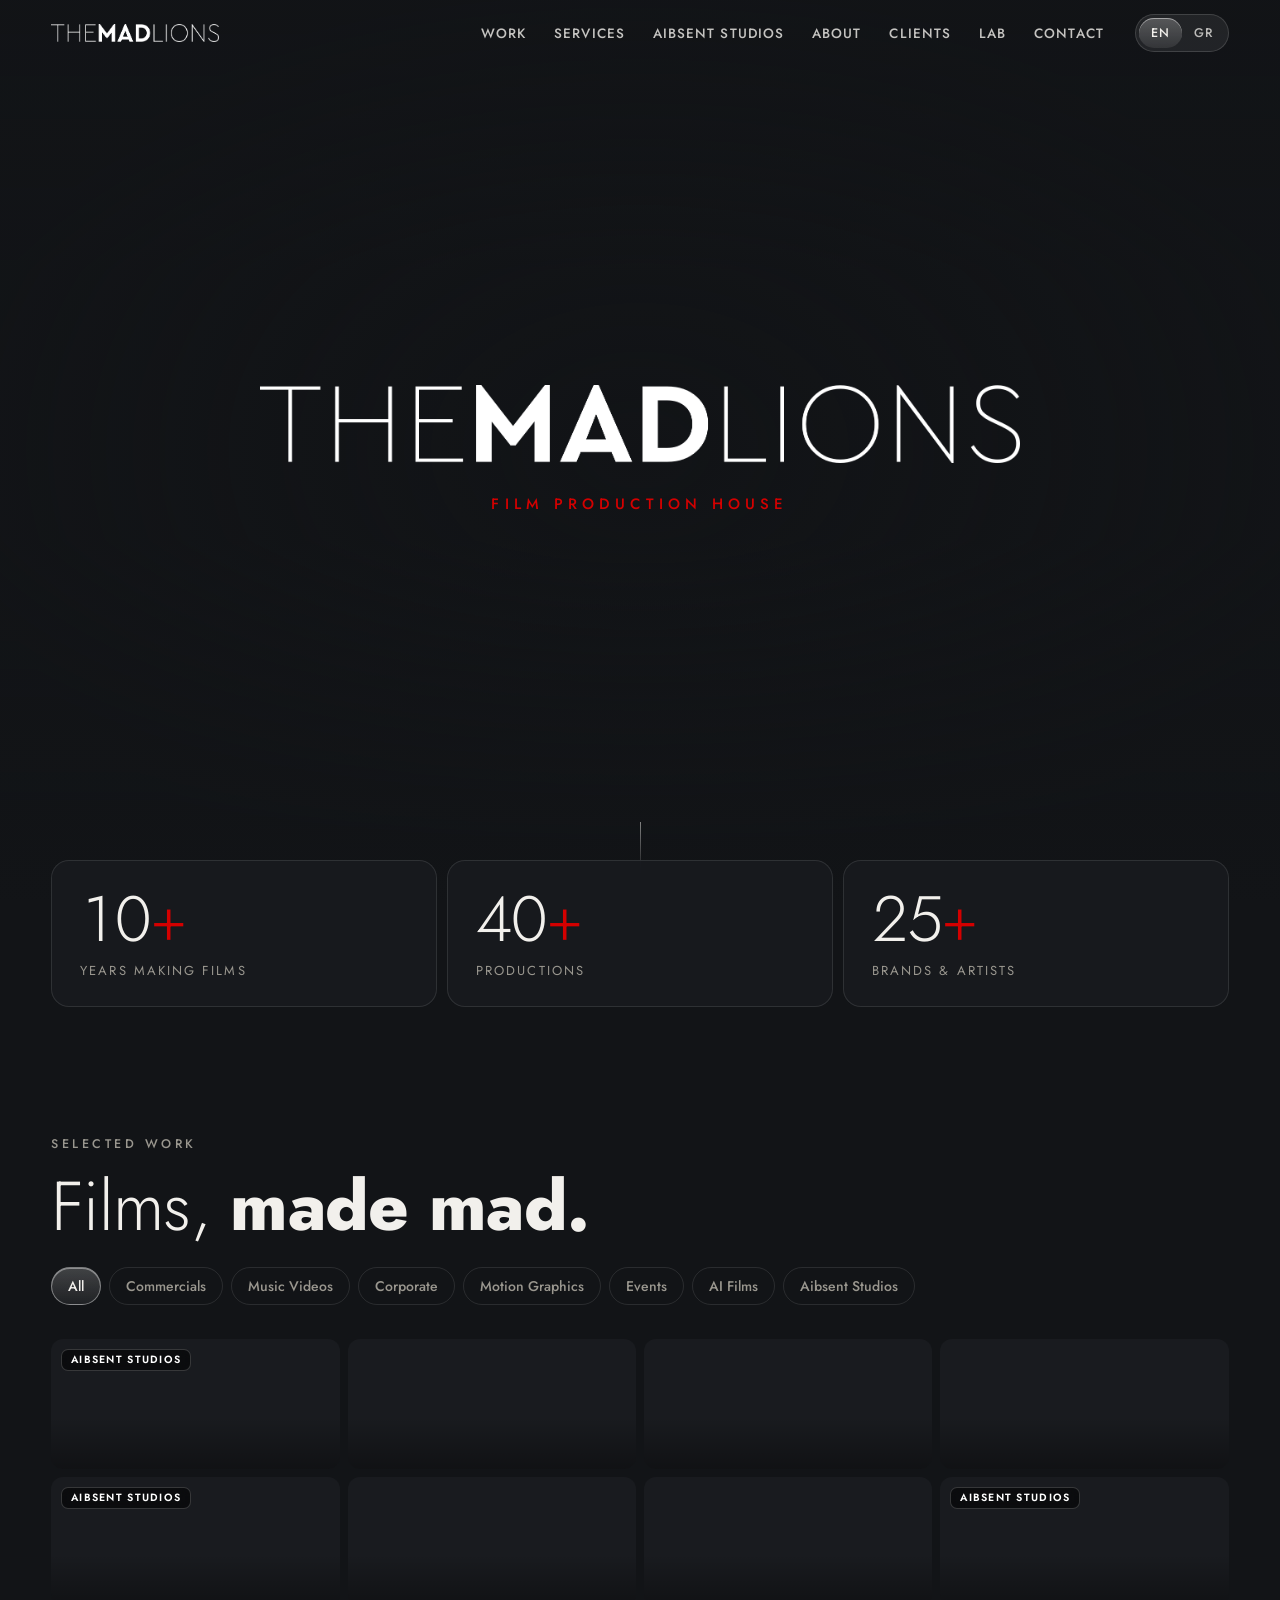
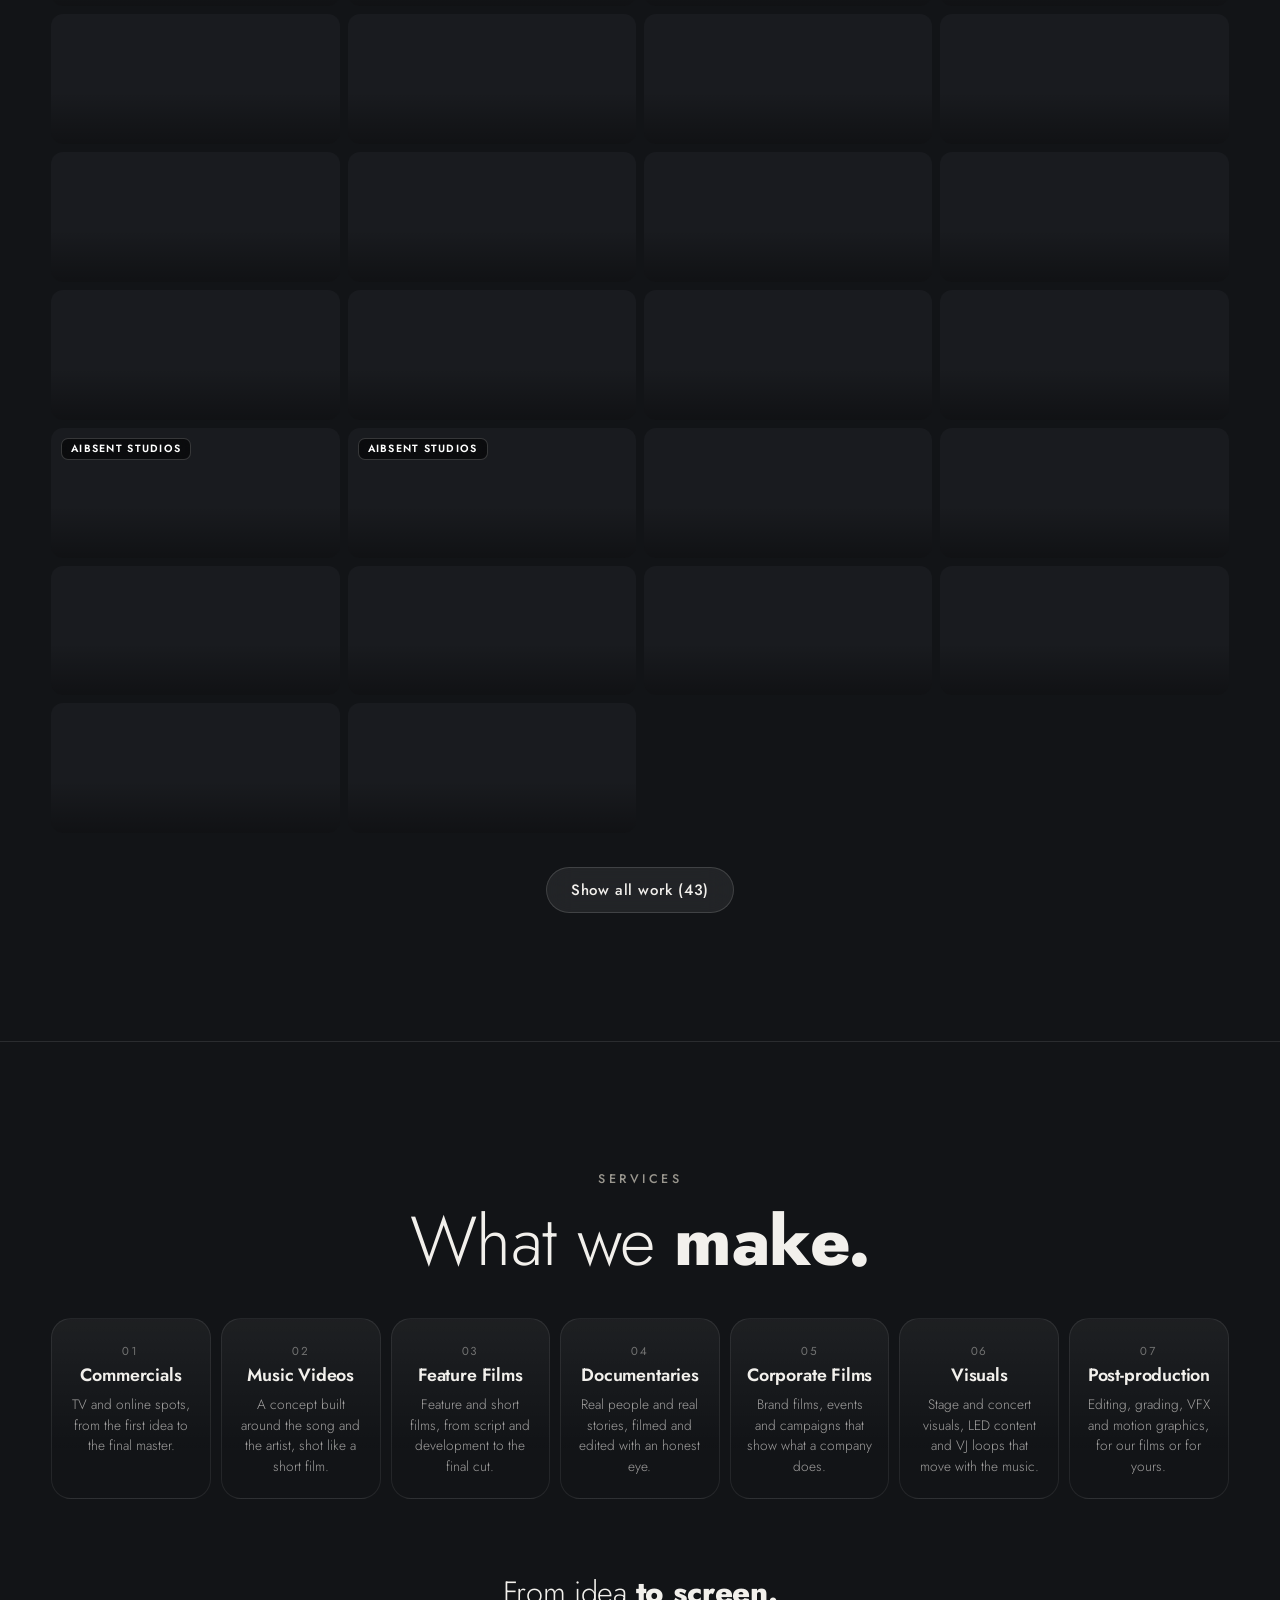
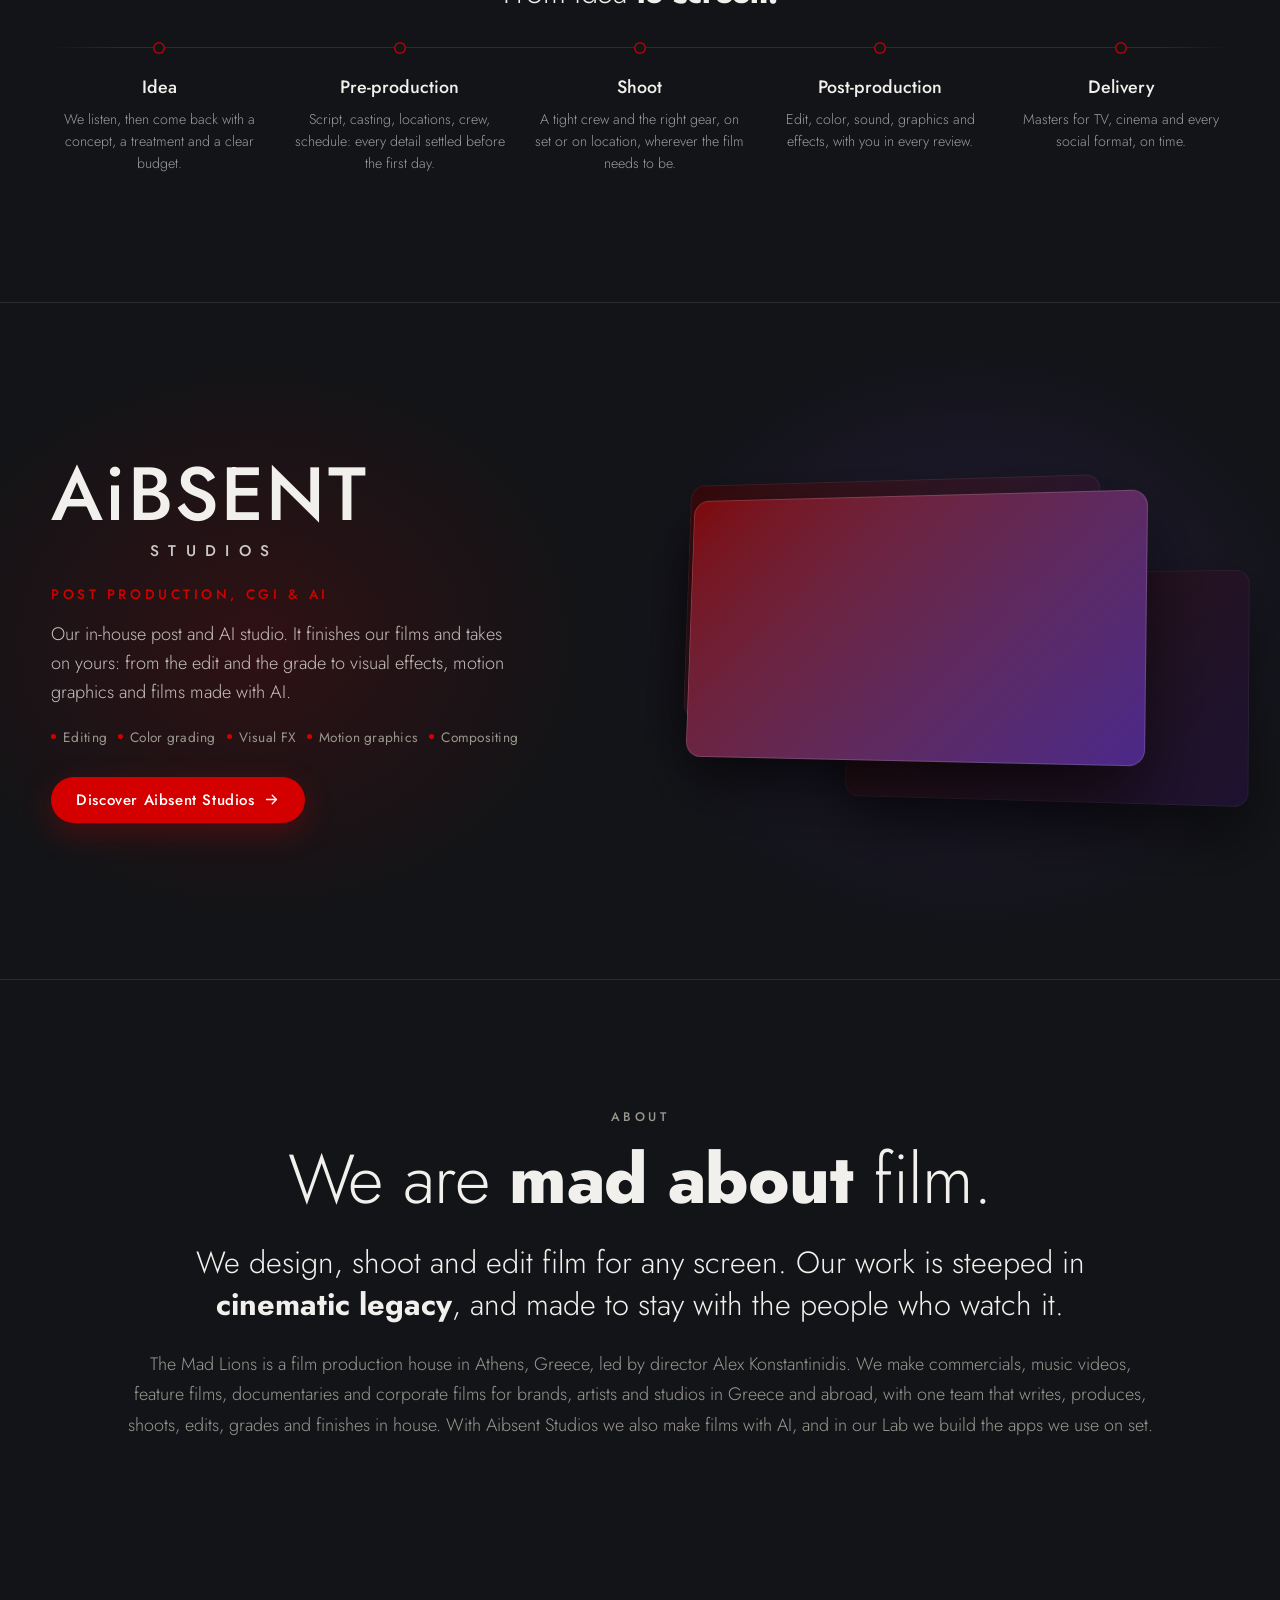
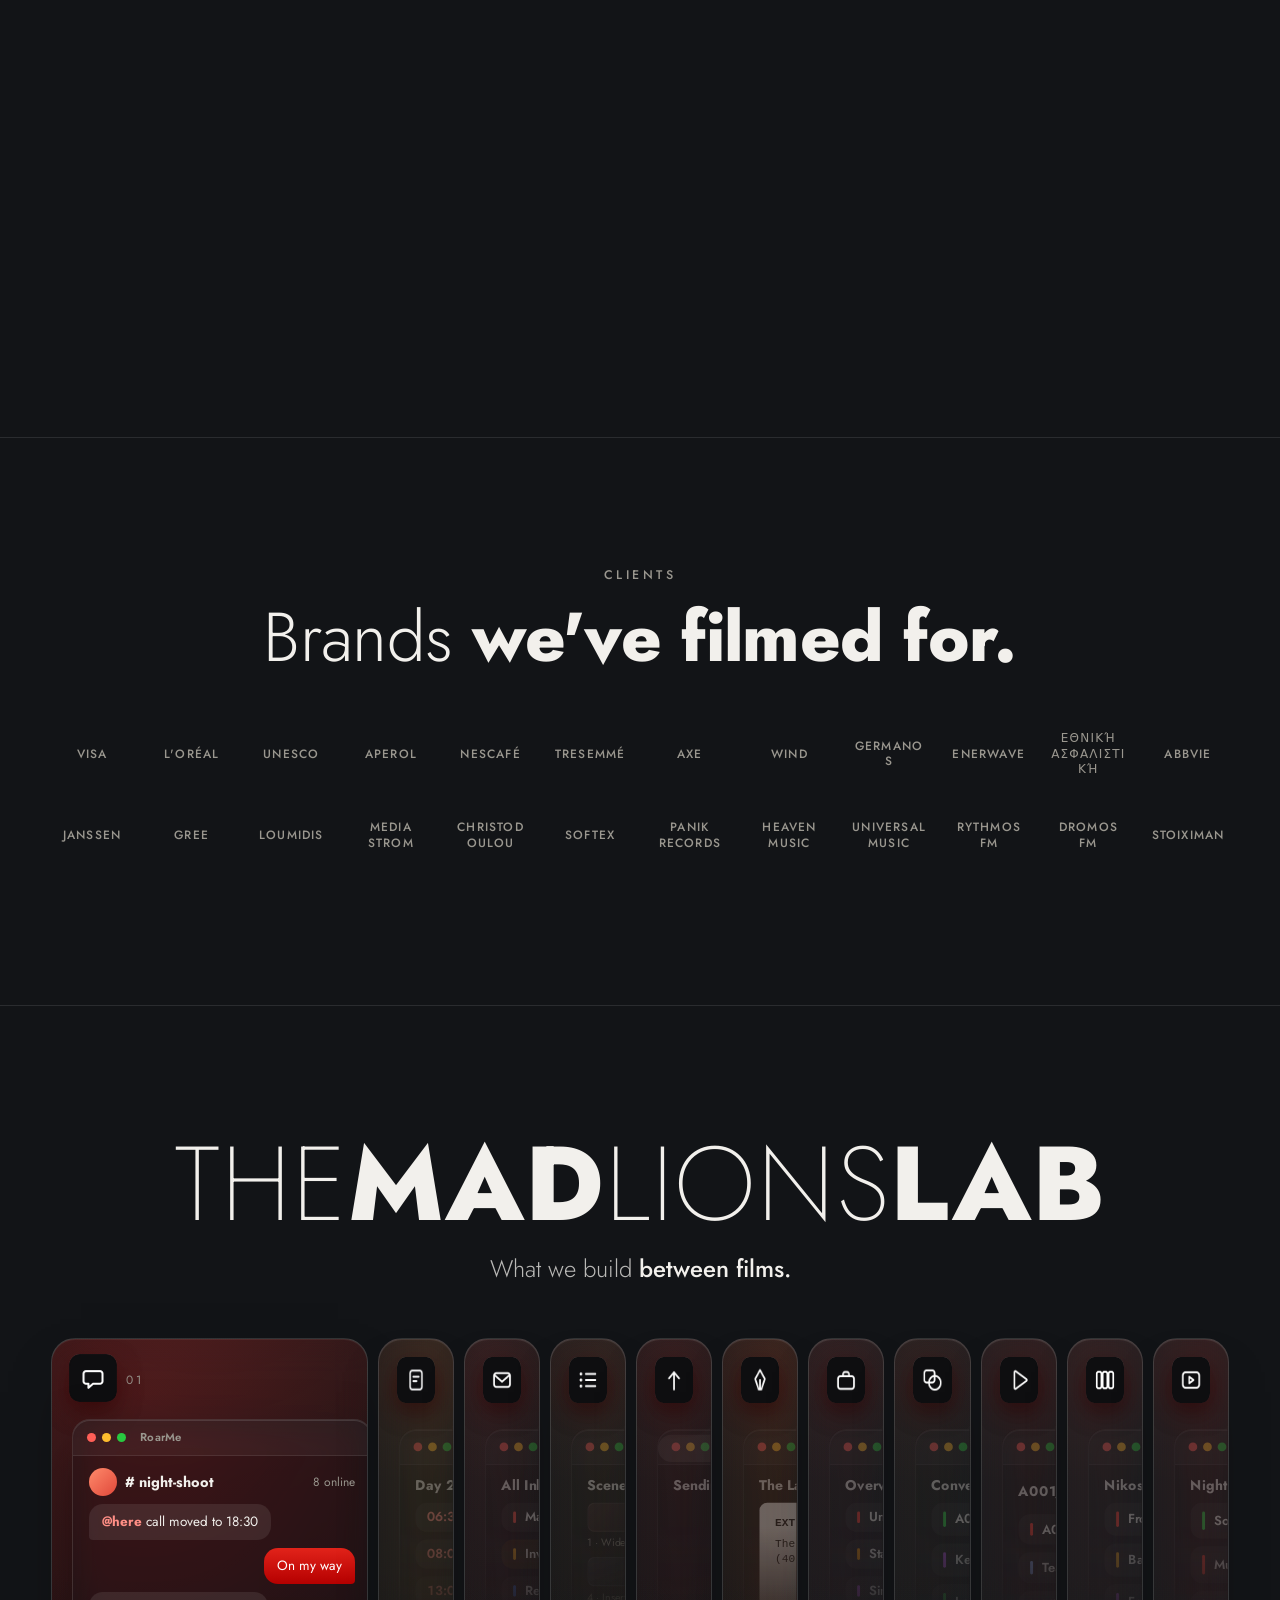
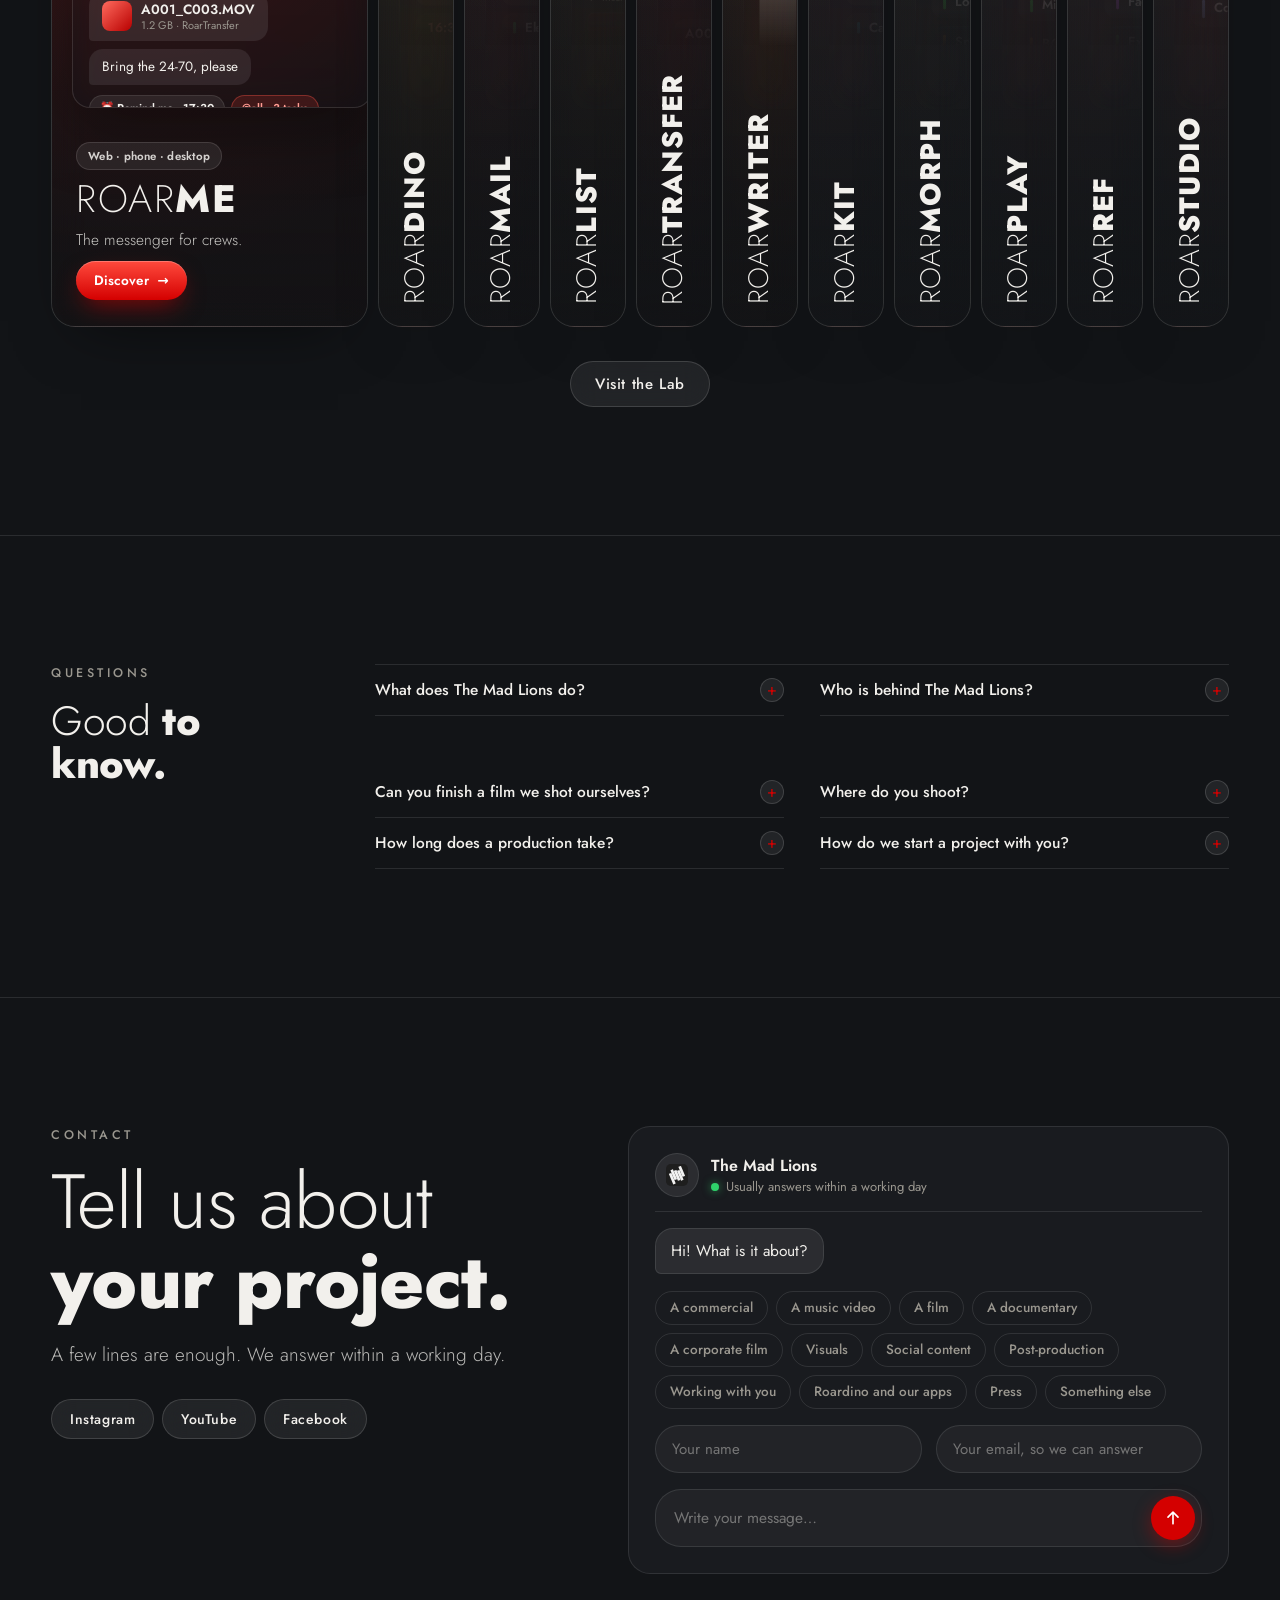
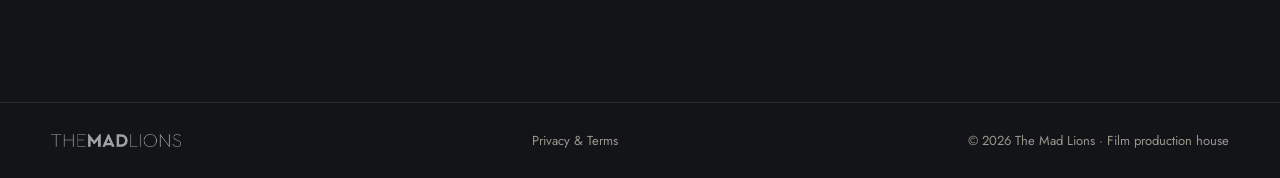
==== commit 6ff6e067: "The Lab on a phone as a home screen: the apps' icons four to a row Co-Authored-By: Claude Opus 5.5 <" ====
--- a/index.html
+++ b/index.html
@@ -796,32 +796,19 @@
   #filters button { height: 34px; padding: 0 var(--fp, 11px); font-size: var(--ff, 12.5px); }
 }
 
-/* the Lab's posters on a phone as on a computer, turned for an upright screen (Alex, 11 Nov: "gathered as on the desktop, in
-   thinner strips"): every app a thin strip (its icon and name), one under the other, the chosen one open with its window;
-   a tap on a strip opens it, a tap on the open one goes to its page. No sideways sliding. */
+/* the Lab on a phone as a phone's home screen (Alex, 11 Nov: "the strips take too much room, I don't need to see the apps
+   inside, just a placement; something completely different"): the apps' icons four to a row with their names under them;
+   a tap opens the app's page. The posters with their windows stay for the computer. */
 @media (max-width: 760px) {
-  .lab-list { flex-direction: column; height: auto; margin: 30px 0 0; padding: 0; gap: 8px; overflow: visible; scroll-snap-type: none; }
-  .lab-x { flex: none !important; min-height: 0; height: 54px; padding: 0 16px; border-radius: 18px; justify-content: center; scroll-snap-align: none; transition: border-color .3s; }
-  .lab-x::before { opacity: .3 !important; }
-  .lab-x .top { position: absolute; top: 10px; left: 12px; right: auto; margin: 0; justify-content: flex-start; }
-  .lab-x .ico { width: 34px; height: 34px; }
-  .lab-x .no { display: none; }
-  .lab-x > .wm { display: block; position: absolute; left: 60px; top: 50%; writing-mode: horizontal-tb; transform: translateY(-50%); font-size: 19px; opacity: 1 !important; }
-  .lab-x > .wm::after { content: ''; position: absolute; right: -9999px; }
-  .lab-x::after { background: none; }
-  .lab-x:not(.on) .ui, .lab-x:not(.on) .open, .lab-x .tick { display: none; }
-  .lab-x:not(.on)::marker { content: none; }
-  /* the open one */
-  .lab-x.on { height: auto; padding: 18px; justify-content: flex-start; border-color: color-mix(in srgb, #ff5a4b 30%, transparent); animation: labOpen .35s ease both; }
-  .lab-x.on::before { opacity: .44 !important; }
-  .lab-x.on::after { background: linear-gradient(180deg, transparent 40%, color-mix(in srgb, var(--bg) 62%, transparent)); }
-  .lab-x.on .top { position: static; justify-content: center; margin-bottom: 14px; }
-  .lab-x.on .ico { width: 46px; height: 46px; }
-  .lab-x.on .no { display: inline; opacity: 1 !important; }
-  .lab-x.on > .wm { display: none; }
-  .lab-x.on .ui { position: static; display: flex; opacity: 1 !important; transform: none !important; width: auto; min-width: 0; height: 300px; -webkit-mask-image: none !important; mask-image: none !important; }
-  .lab-x.on .open { position: static; display: grid; opacity: 1 !important; transform: none; margin-top: 18px; }
-  @keyframes labOpen { from { opacity: .4; } to { opacity: 1; } }
+  .lab-list { display: flex; flex-wrap: wrap; justify-content: center; height: auto; margin: 30px auto 0; padding: 0; gap: 22px 0; overflow: visible; scroll-snap-type: none; max-width: 420px; }
+  .lab-x { flex: 0 0 25% !important; min-height: 0; height: auto; padding: 0; border: 0; border-radius: 0; background: none; box-shadow: none; -webkit-backdrop-filter: none; backdrop-filter: none;
+    display: flex; flex-direction: column; align-items: center; justify-content: flex-start; gap: 8px; scroll-snap-align: none; overflow: visible; }
+  .lab-x::before, .lab-x::after { display: none; }
+  .lab-x .top { position: static; margin: 0; justify-content: center; }
+  .lab-x .ico { width: 62px; height: 62px; border-radius: 22.5%; transform: none !important; outline: 1px solid rgba(255, 255, 255, .1); outline-offset: -1px; box-shadow: 0 10px 22px rgba(0, 0, 0, .45); }
+  .lab-x:active .ico { transform: scale(.94) !important; }
+  .lab-x .no, .lab-x .ui, .lab-x .open, .lab-x .tick { display: none !important; }
+  .lab-x > .wm { display: block; position: static; align-self: stretch; writing-mode: horizontal-tb; transform: none; opacity: 1 !important; font-size: 10.5px; letter-spacing: 0; text-align: center; white-space: nowrap; }
 }
 </style>
 </head>
@@ -2021,18 +2008,6 @@
   const list = document.querySelector('.lab-list')
   if (!list) return
   const cards = [...list.querySelectorAll('.lab-x')]
-  // a phone: the strips are closed apps; a tap on one opens it (and keeps it in view), a tap on the open one goes to its page
-  list.addEventListener('click', (e) => {
-    if (innerWidth > 760) return
-    const c = e.target.closest('.lab-x')
-    if (!c || c.classList.contains('on')) return
-    e.preventDefault()
-    const top = c.getBoundingClientRect().top
-    cards.forEach((x) => x.classList.toggle('on', x === c))
-    const now = c.getBoundingClientRect().top
-    if (Math.abs(now - top) > 2) scrollBy(0, now - top)
-    if (c.getBoundingClientRect().top < 80) scrollBy({ top: c.getBoundingClientRect().top - 90, behavior: 'smooth' })
-  })
   list.addEventListener('pointermove', (e) => {
     const c = e.target.closest('.lab-x'); if (!c) return
     const r = c.getBoundingClientRect()
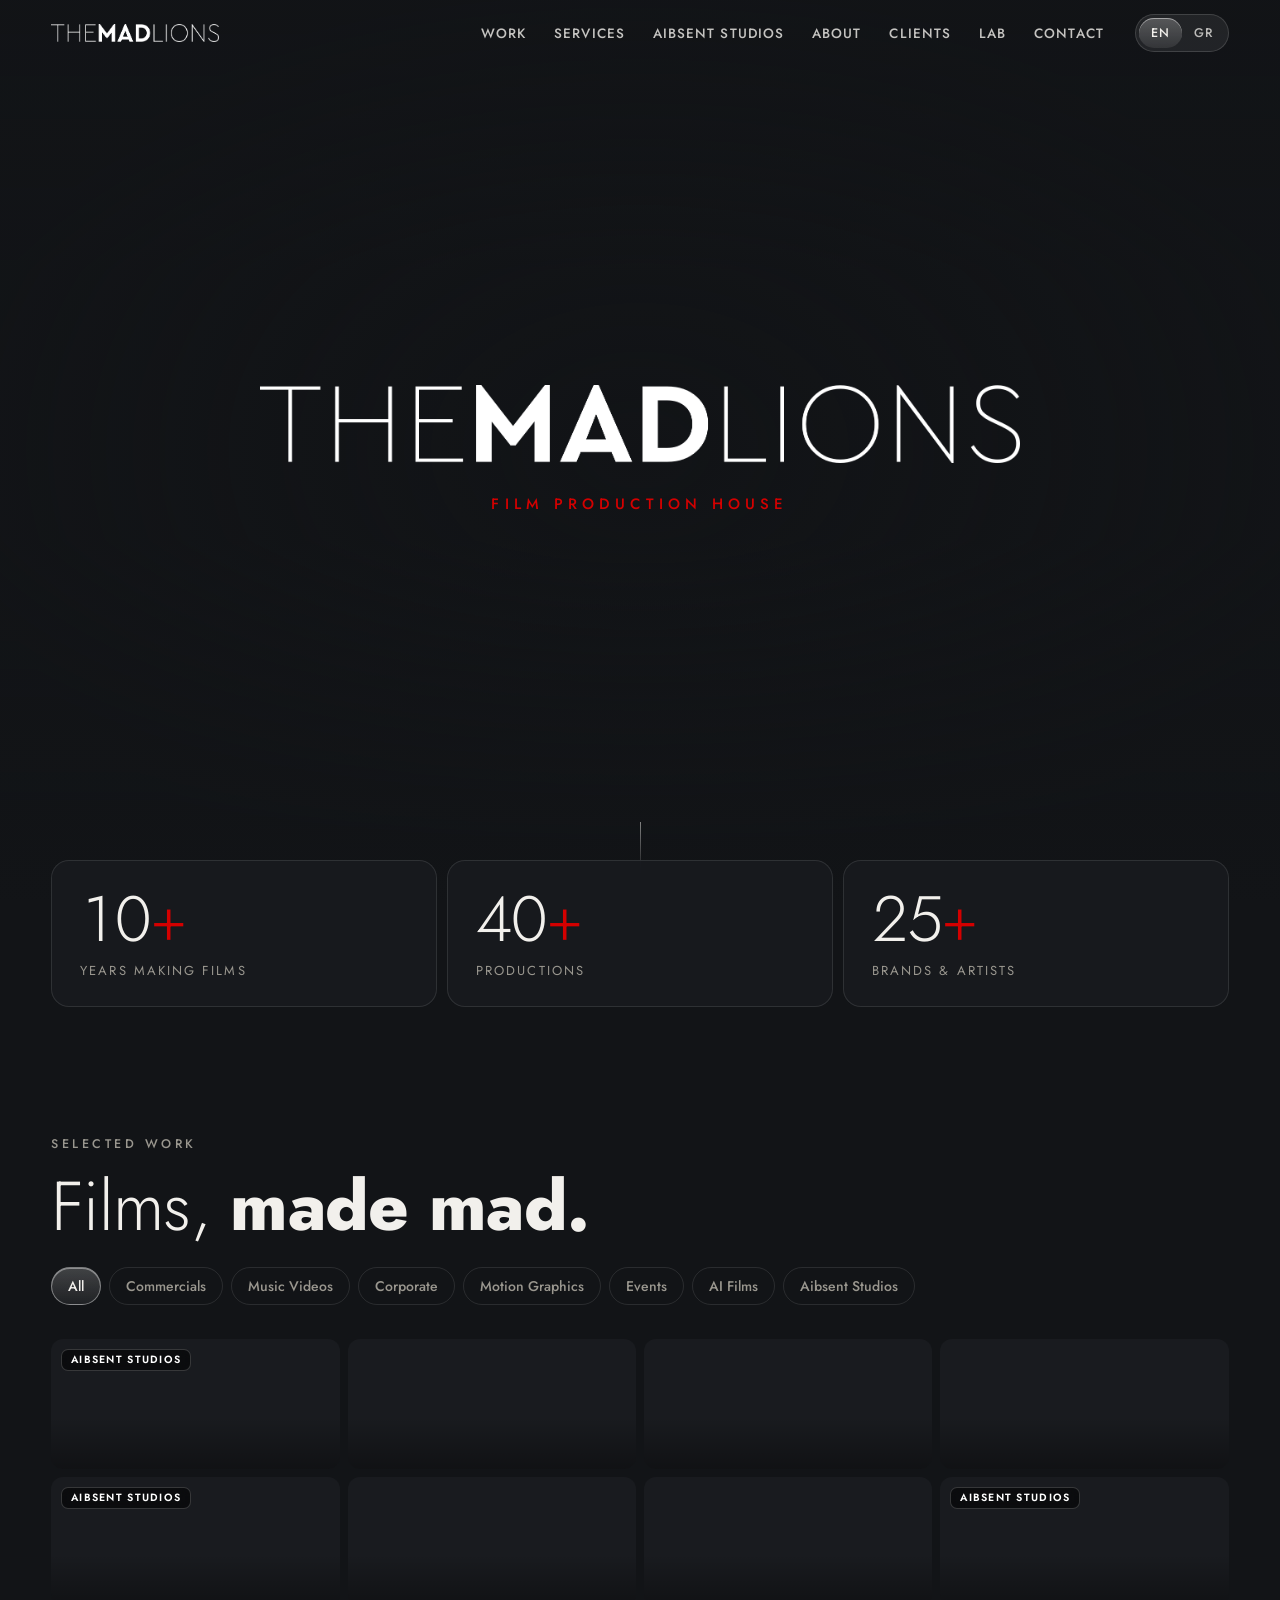
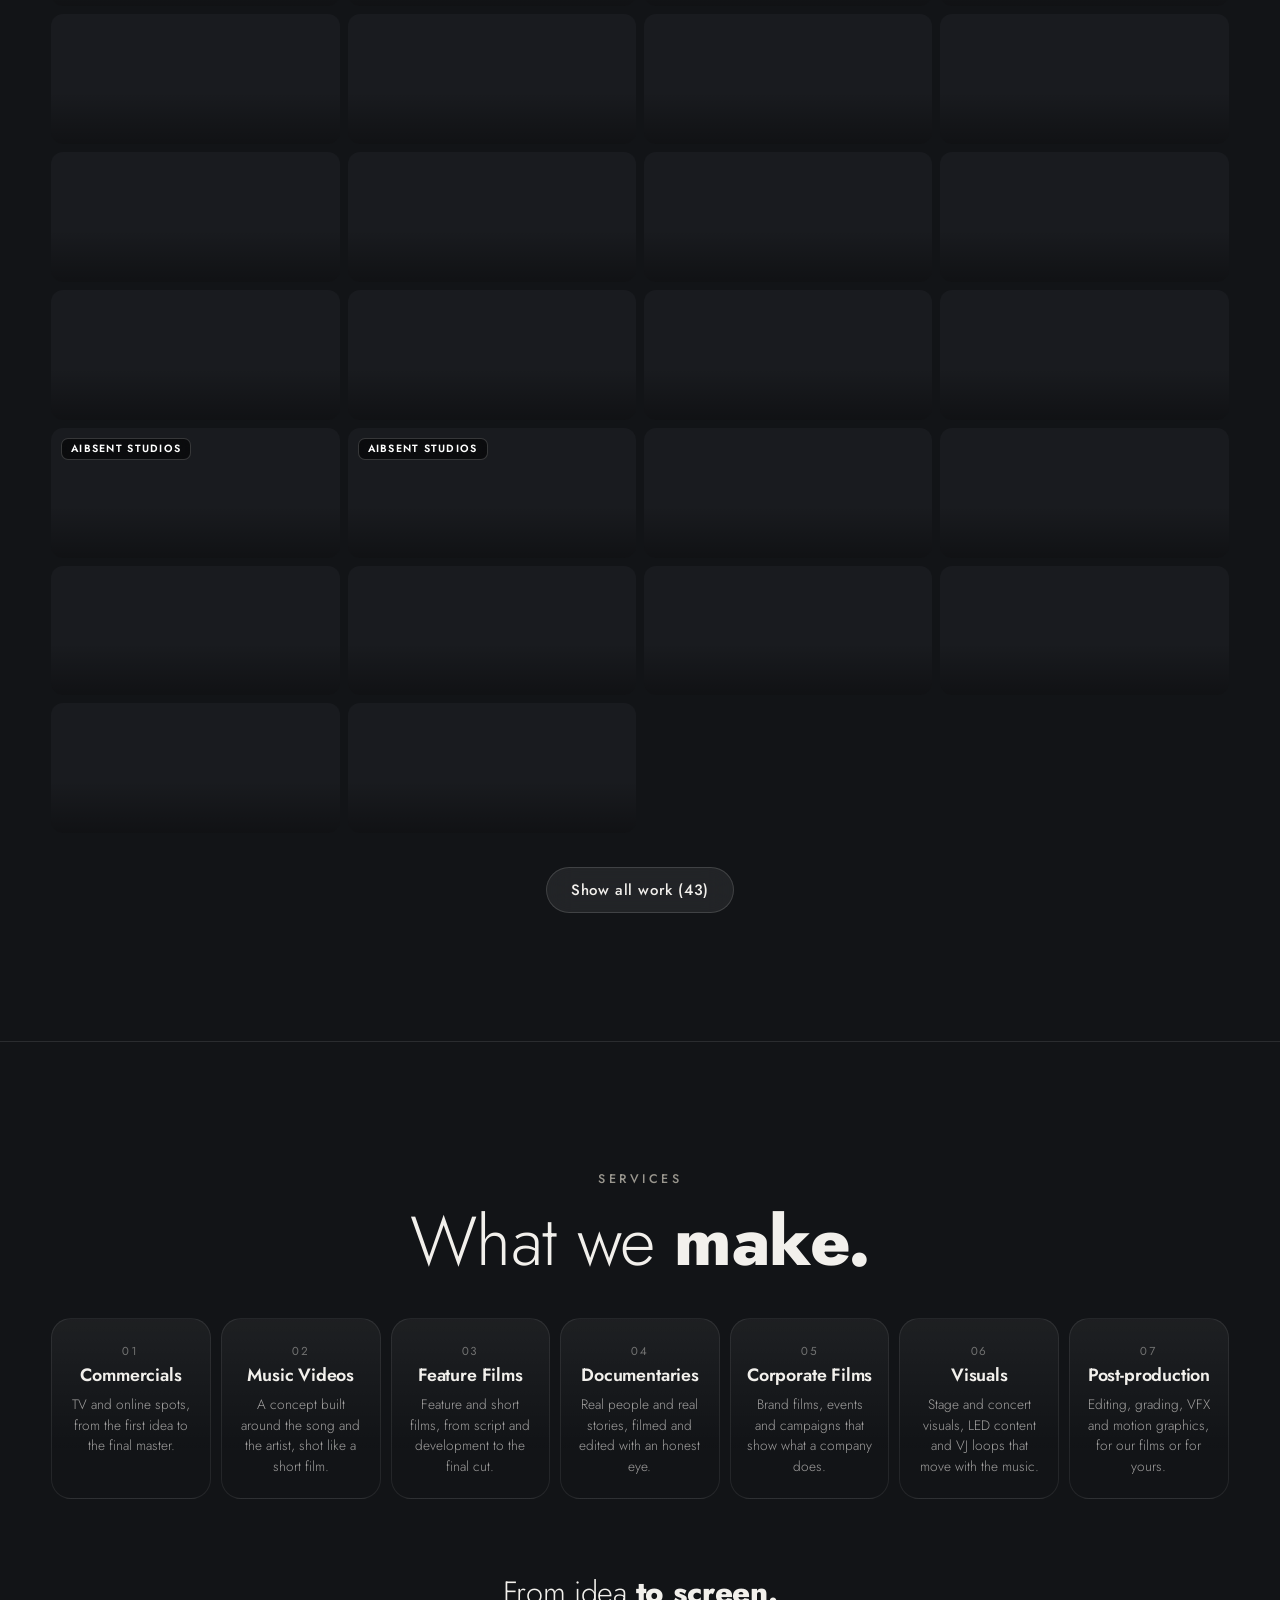
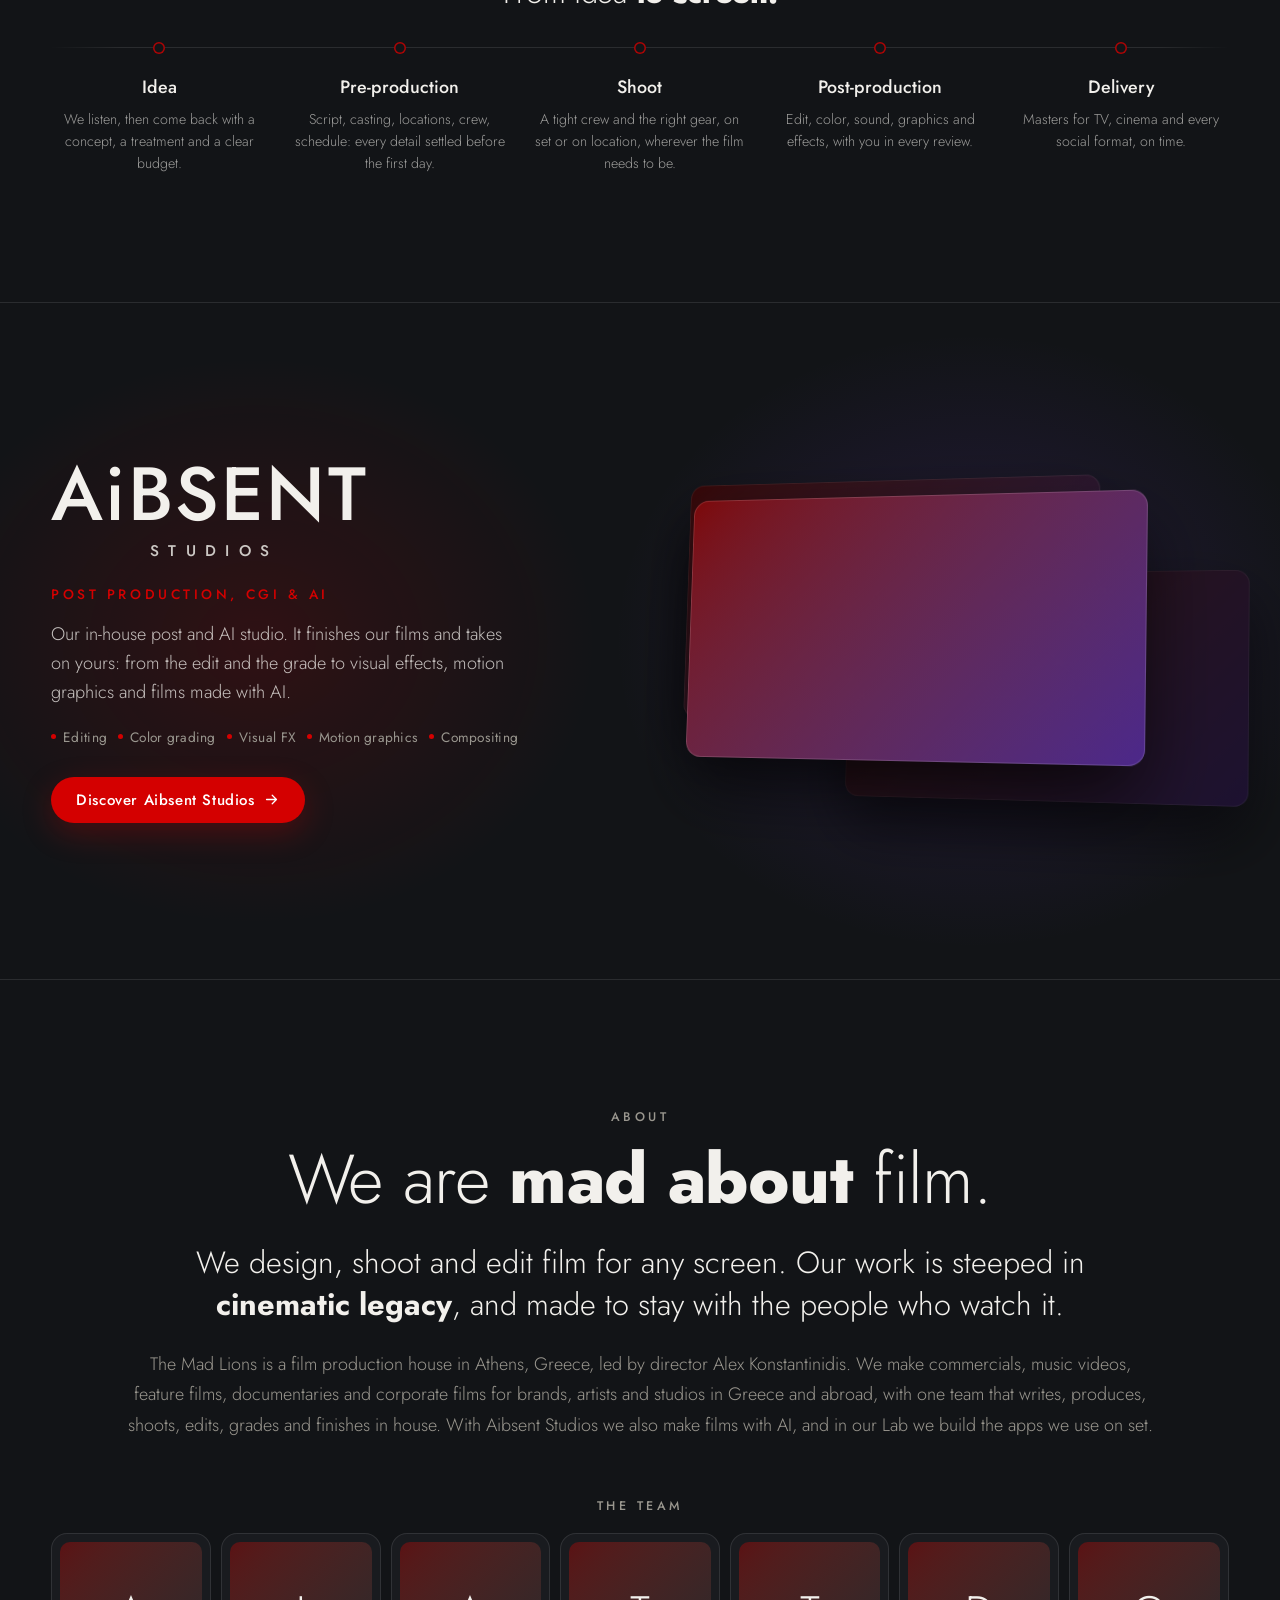
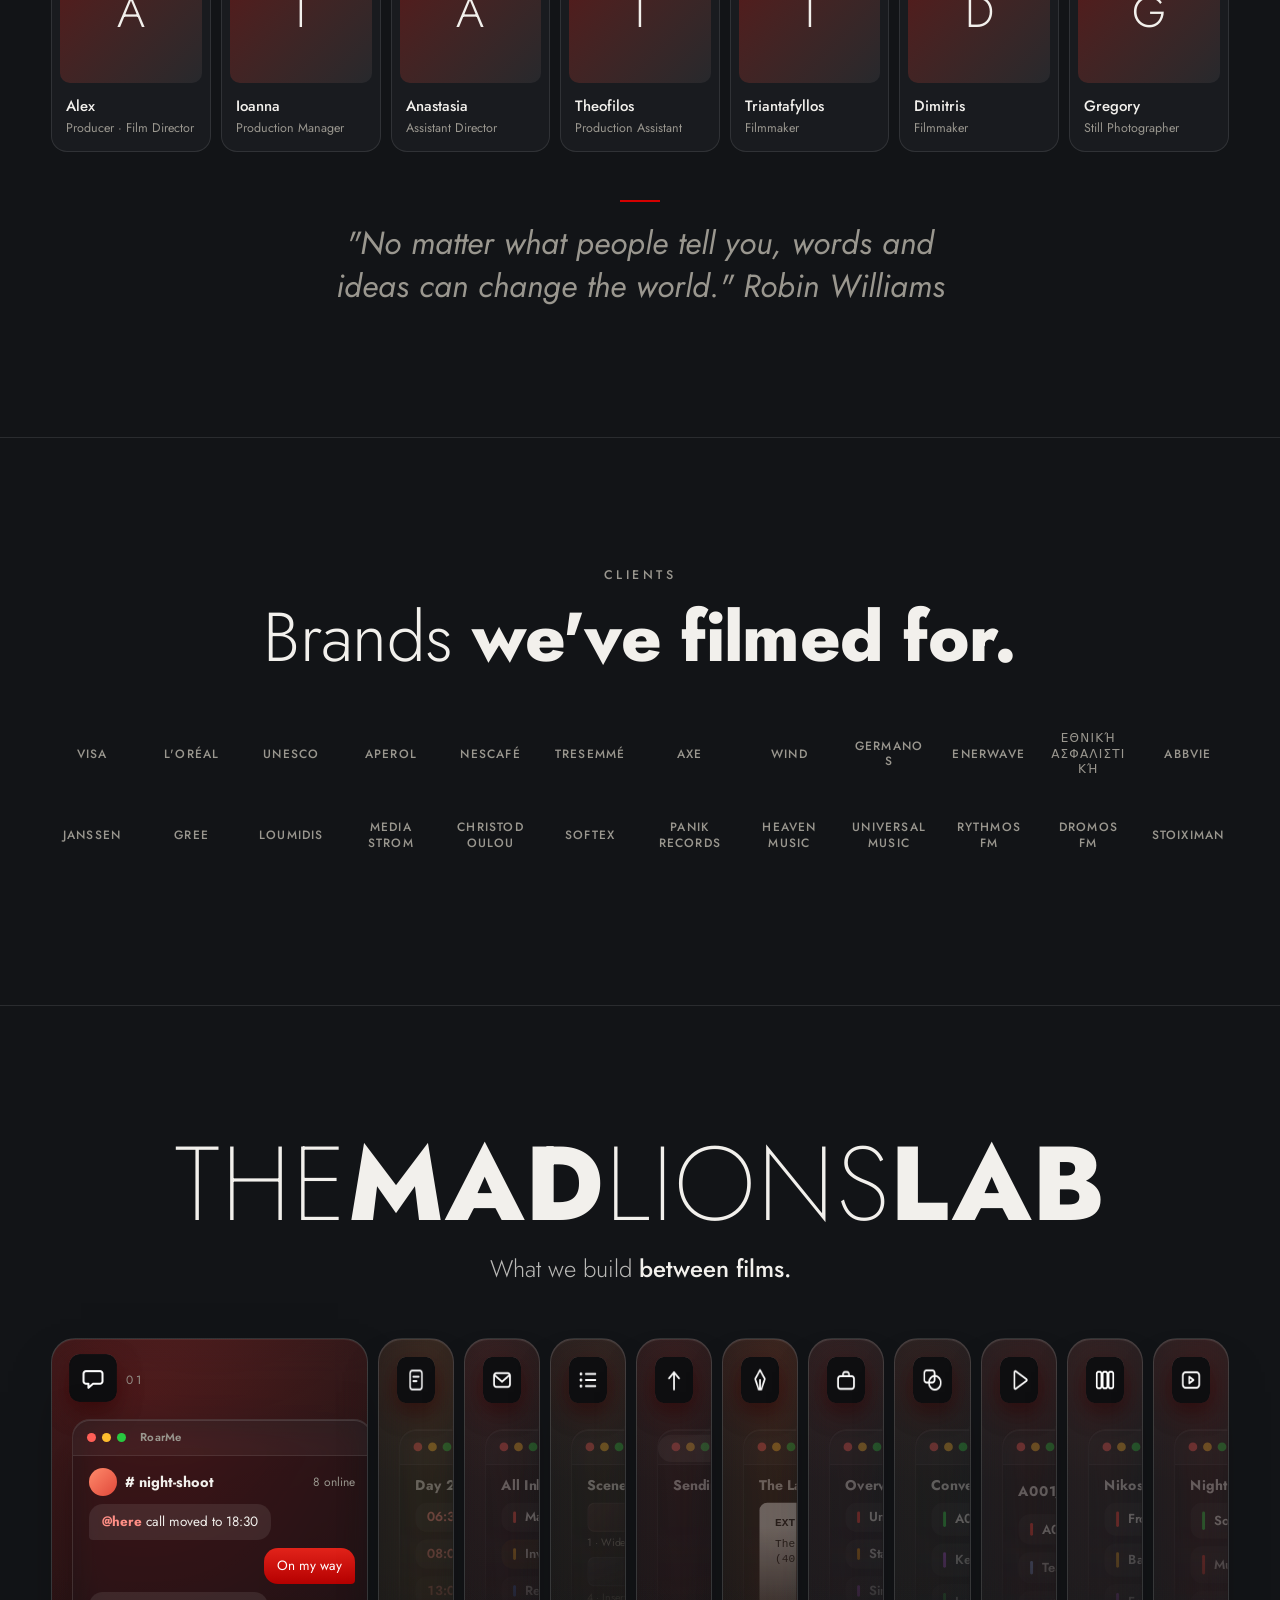
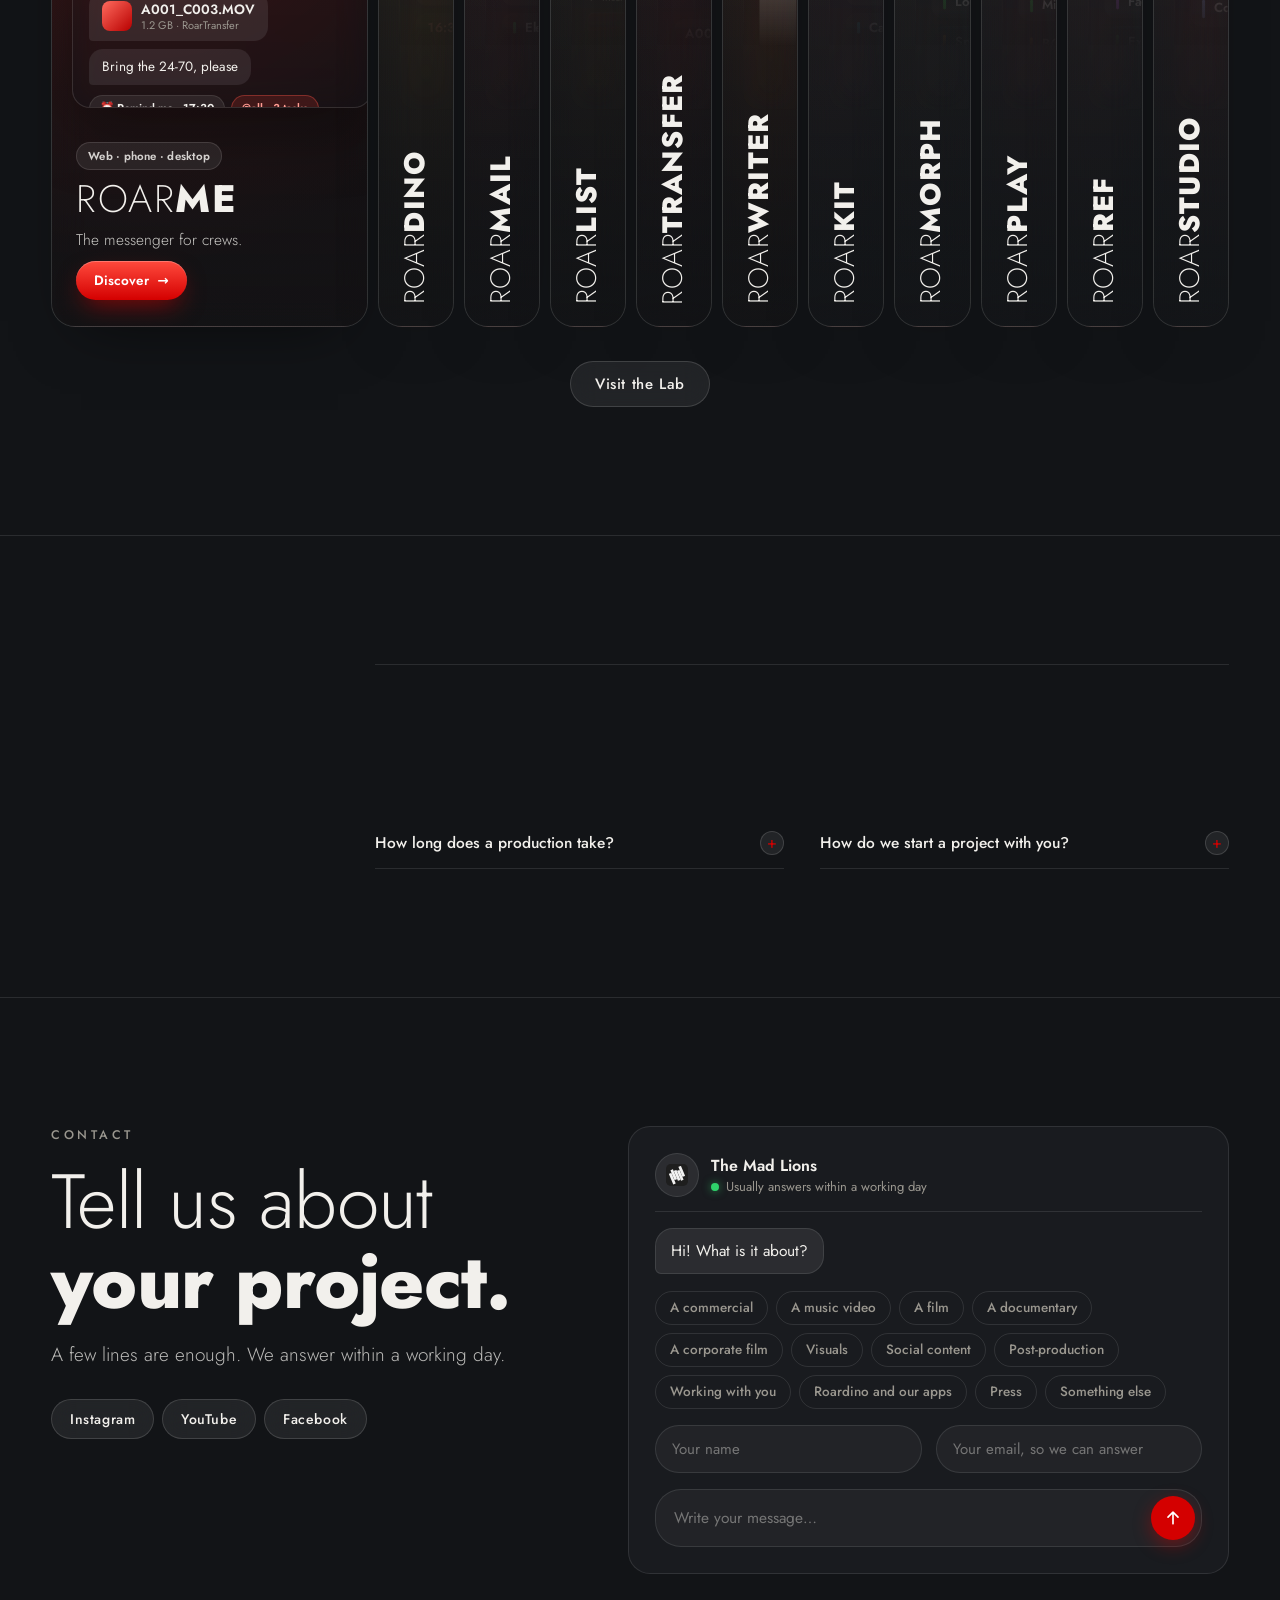
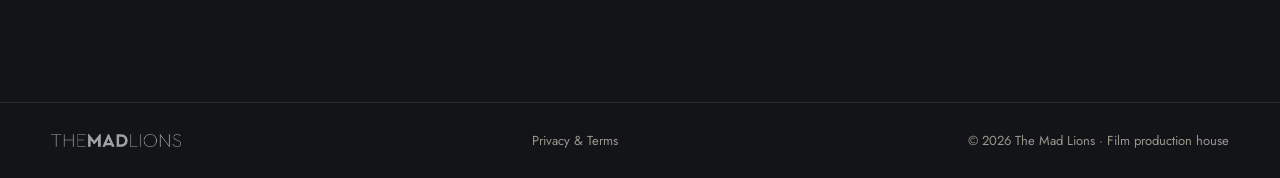
==== commit 5a76e521: "The Lab on a phone as one window: the chosen app on a stage, every app in a dock under it Co-Authore" ====
--- a/index.html
+++ b/index.html
@@ -796,19 +796,50 @@
   #filters button { height: 34px; padding: 0 var(--fp, 11px); font-size: var(--ff, 12.5px); }
 }
 
-/* the Lab on a phone as a phone's home screen (Alex, 11 Nov: "the strips take too much room, I don't need to see the apps
-   inside, just a placement; something completely different"): the apps' icons four to a row with their names under them;
-   a tap opens the app's page. The posters with their windows stay for the computer. */
+/* the Lab on a phone as one window (Alex, 11 Nov: "one window, just a placement, the best you can think of"): a glass
+   window with its three lights, the chosen app on a stage (its colour, what it is, Discover), and every app as a small
+   icon in a dock under it. A tap on an icon puts that app on the stage; a tap on the stage opens its page. The window
+   takes turns by itself until the first tap. The posters stay for the computer. */
 @media (max-width: 760px) {
-  .lab-list { display: flex; flex-wrap: wrap; justify-content: center; height: auto; margin: 30px auto 0; padding: 0; gap: 22px 0; overflow: visible; scroll-snap-type: none; max-width: 420px; }
-  .lab-x { flex: 0 0 25% !important; min-height: 0; height: auto; padding: 0; border: 0; border-radius: 0; background: none; box-shadow: none; -webkit-backdrop-filter: none; backdrop-filter: none;
-    display: flex; flex-direction: column; align-items: center; justify-content: flex-start; gap: 8px; scroll-snap-align: none; overflow: visible; }
-  .lab-x::before, .lab-x::after { display: none; }
-  .lab-x .top { position: static; margin: 0; justify-content: center; }
-  .lab-x .ico { width: 62px; height: 62px; border-radius: 22.5%; transform: none !important; outline: 1px solid rgba(255, 255, 255, .1); outline-offset: -1px; box-shadow: 0 10px 22px rgba(0, 0, 0, .45); }
-  .lab-x:active .ico { transform: scale(.94) !important; }
-  .lab-x .no, .lab-x .ui, .lab-x .open, .lab-x .tick { display: none !important; }
-  .lab-x > .wm { display: block; position: static; align-self: stretch; writing-mode: horizontal-tb; transform: none; opacity: 1 !important; font-size: 10.5px; letter-spacing: 0; text-align: center; white-space: nowrap; }
+  .lab-list { --stage: 214px; --head: 46px; position: relative; isolation: isolate; display: flex; flex-wrap: wrap; justify-content: center; align-content: flex-start;
+    height: auto; max-width: 420px; margin: 30px auto 0; padding: calc(var(--head) + var(--stage) + 16px) 10px 18px; gap: 14px 0; overflow: hidden; scroll-snap-type: none;
+    border-radius: 26px; border: 1px solid color-mix(in srgb, var(--text) 11%, transparent); background: color-mix(in srgb, var(--bg-2) 82%, transparent);
+    box-shadow: 0 30px 60px -24px rgba(0, 0, 0, .7), inset 0 1px 0 rgba(255, 255, 255, .06); }
+  /* the window's head: three lights and its name */
+  .lab-list::before { content: 'The Lab'; position: absolute; left: 0; right: 0; top: 0; height: var(--head); display: flex; align-items: center; justify-content: center;
+    font-size: 12.5px; font-weight: 600; letter-spacing: .04em; color: color-mix(in srgb, var(--text) 62%, transparent); border-bottom: 1px solid color-mix(in srgb, var(--text) 8%, transparent);
+    background: radial-gradient(circle at 22px 50%, #ff5f57 5px, transparent 5.5px), radial-gradient(circle at 40px 50%, #febc2e 5px, transparent 5.5px), radial-gradient(circle at 58px 50%, #28c840 5px, transparent 5.5px); }
+  /* the dock's line */
+  .lab-list::after { content: ''; position: absolute; left: 18px; right: 18px; top: calc(var(--head) + var(--stage)); height: 1px; background: color-mix(in srgb, var(--text) 9%, transparent); }
+  .lab-x { flex: 0 0 16.666% !important; position: static; isolation: auto; min-height: 0; height: auto; padding: 0; border: 0; border-radius: 0; background: none; box-shadow: none;
+    -webkit-backdrop-filter: none; backdrop-filter: none; display: flex; justify-content: center; overflow: visible; scroll-snap-align: none; -webkit-tap-highlight-color: transparent; }
+  .lab-x:hover { border-color: transparent; }
+  /* the chosen app's colour fills the window, one fading into the next */
+  .lab-x::before { inset: 0; border-radius: inherit; opacity: 0 !important; transition: opacity .7s; }
+  .lab-x.on::before { opacity: .62 !important; }
+  .lab-x::after { display: none; }
+  .lab-x .top { position: static !important; margin: 0; justify-content: center; }
+  .lab-x .ico { width: 44px; height: 44px; opacity: .55; transform: none !important; outline: 1px solid rgba(255, 255, 255, .1); outline-offset: -1px;
+    box-shadow: 0 8px 18px rgba(0, 0, 0, .45); transition: opacity .3s, transform .35s var(--ease), box-shadow .35s; }
+  .lab-x.on .ico { opacity: 1; transform: translateY(-3px) scale(1.08) !important; box-shadow: 0 0 0 2px var(--bg-2), 0 0 0 3.5px rgba(255, 255, 255, .85), 0 12px 24px -6px rgba(212, 0, 0, .6); }
+  .lab-x:active .ico { transform: scale(.92) !important; }
+  .lab-x .no, .lab-x .ui, .lab-x > .wm { display: none !important; }
+  /* "03 / 11" at the head's right */
+  .lab-x.on .no { display: block !important; position: absolute; top: 0; right: 18px; height: var(--head); line-height: var(--head); opacity: 1 !important; font-size: 11px; letter-spacing: .14em; }
+  .lab-x.on .no::after { content: ' / 11'; opacity: .55; }
+  /* the stage */
+  .lab-x .open { position: absolute; z-index: 1; top: var(--head); left: 18px; right: 18px; bottom: auto; height: var(--stage); max-width: none; margin: 0;
+    display: grid; justify-items: center; align-content: center; text-align: center; gap: 10px; opacity: 0; visibility: hidden; transform: translateY(8px);
+    transition: opacity .35s, transform .5s var(--ease), visibility 0s .35s; }
+  .lab-x.on .open { opacity: 1 !important; visibility: visible; transform: none; transition: opacity .4s .08s, transform .55s .08s var(--ease), visibility 0s; }
+  .lab-x .open .tag, .lab-x .open em { justify-self: center; }
+  .lab-x .open .wm { font-size: 34px; }
+  .lab-x[href*='roartransfer.com'] .open .wm { font-size: 30px; }
+  .lab-x .open .wm[style] { font-size: 24px !important; }
+  .lab-x .open .d { font-size: 15px; max-width: 30ch; }
+  /* the turn's thin line, on the dock's line */
+  .lab-x .tick { display: block; left: 18px; right: 18px; top: calc(var(--head) + var(--stage)); bottom: auto; height: 1px; z-index: 2; background: none; }
+  .lab-list.turning .lab-x.on .tick { opacity: 1 !important; }
 }
 </style>
 </head>
@@ -2003,7 +2034,7 @@
 </script>
 <script>
 // the Lab's posters (Alex, 30 Oct): the open one takes turns by itself while the row is in view and nobody points at it
-// (not on a phone, not for someone who asks for less motion), and a soft light follows the pointer
+// (on a phone until the first tap; not for someone who asks for less motion), and a soft light follows the pointer
 (() => {
   const list = document.querySelector('.lab-list')
   if (!list) return
@@ -2017,12 +2048,21 @@
   let aim = 0
   cards.forEach((c) => c.addEventListener('pointerenter', (e) => { clearTimeout(aim); if (e.pointerType === 'touch') return; aim = setTimeout(() => cards.forEach((x) => x.classList.toggle('on', x === c)), 90) }))
   list.addEventListener('pointerleave', () => clearTimeout(aim))
+  // on a phone (Alex, 11 Nov) a tap on an icon in the dock puts that app on the stage; a tap on the stage opens it
+  const phone = () => matchMedia('(max-width: 760px)').matches
+  let tapped = false
+  list.addEventListener('click', (e) => {
+    const c = e.target.closest('.lab-x'); if (!c || !phone() || c.classList.contains('on') || e.target.closest('.open')) return
+    e.preventDefault(); tapped = true
+    cards.forEach((x) => x.classList.toggle('on', x === c))
+    list.classList.remove('turning')
+  })
   const D = window.TML_DESIGN || {}
   const TURN = (Number(D.labTurn) || 6) * 1000
   if (matchMedia('(prefers-reduced-motion: reduce)').matches || !cards.length || D.labTurn === 'off' || D.motion === 'off') return
   list.style.setProperty('--turn', `${TURN}ms`)
   let seen = false, held = false, t = 0
-  const wide = () => matchMedia('(min-width: 761px)').matches
+  const wide = () => matchMedia('(min-width: 761px)').matches || !tapped
   const step = () => {
     clearTimeout(t)
     if (!seen || held || !wide() || document.hidden) { list.classList.remove('turning'); return }
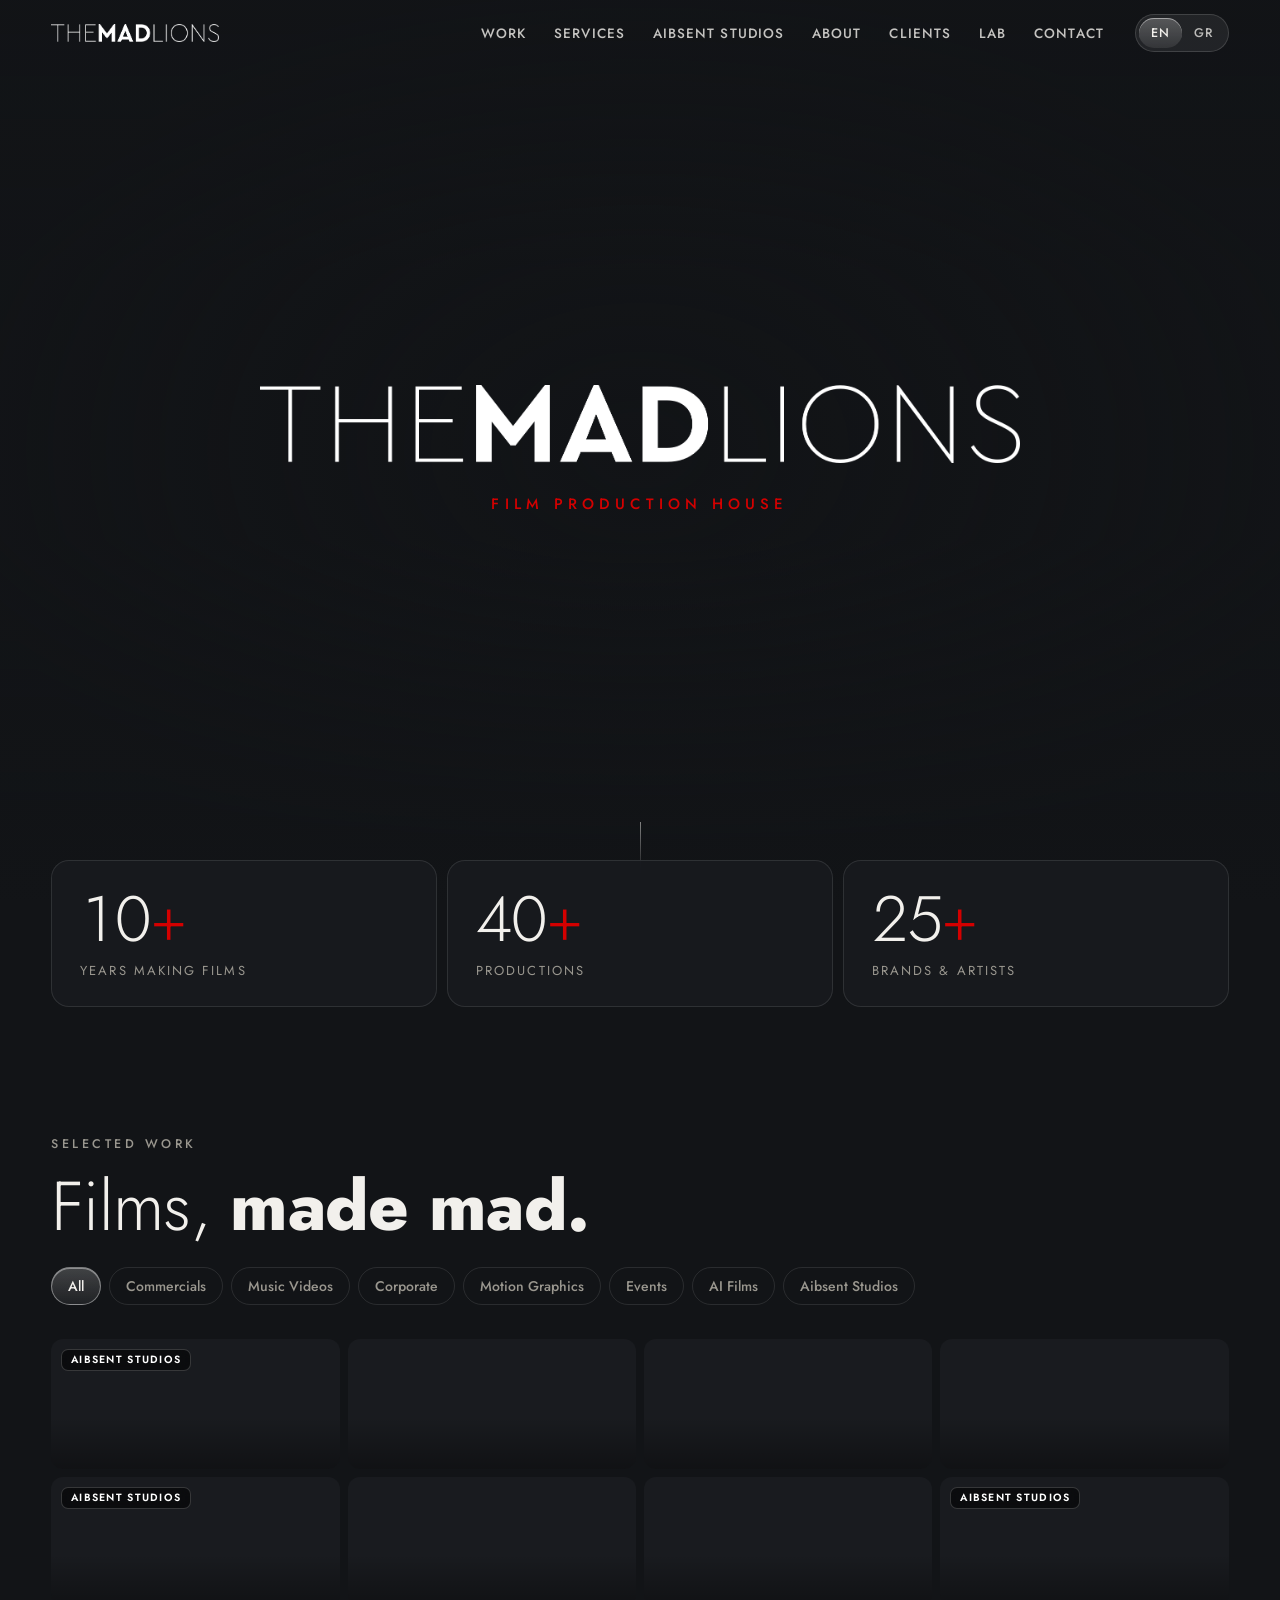
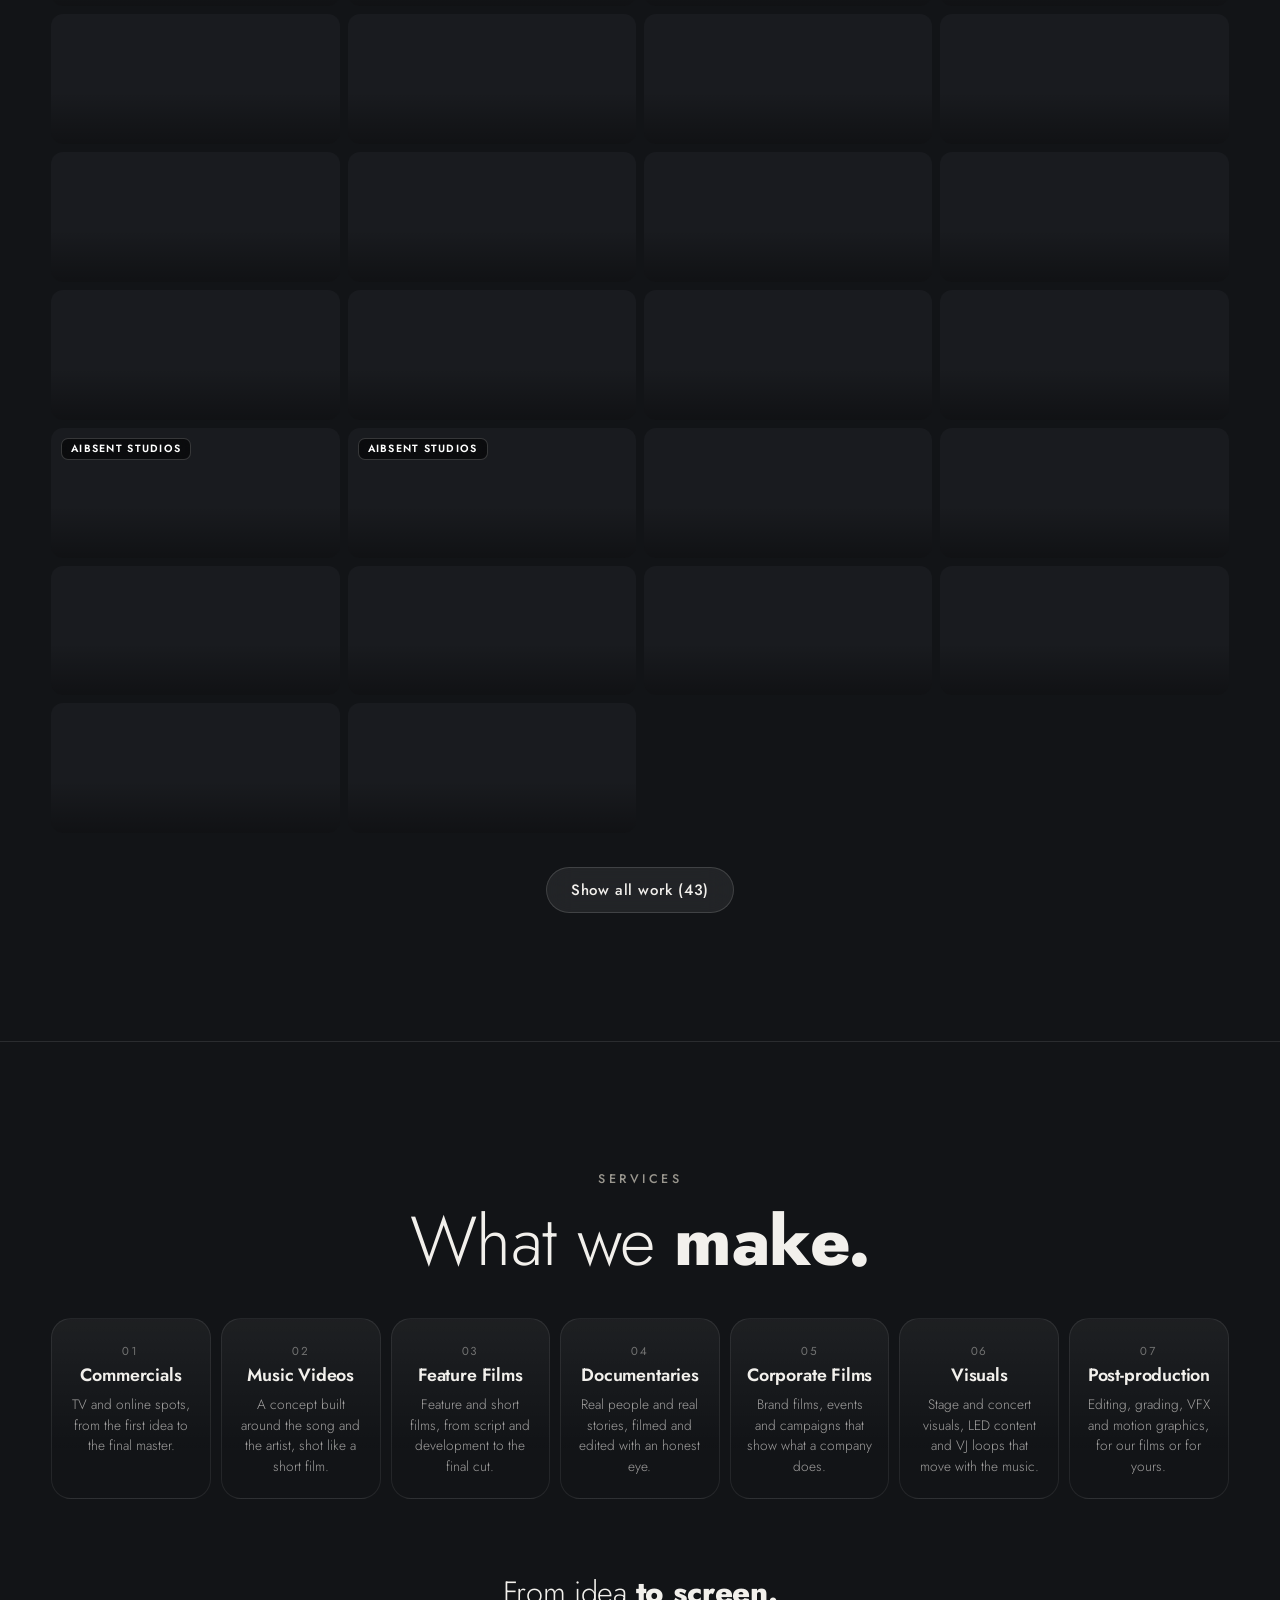
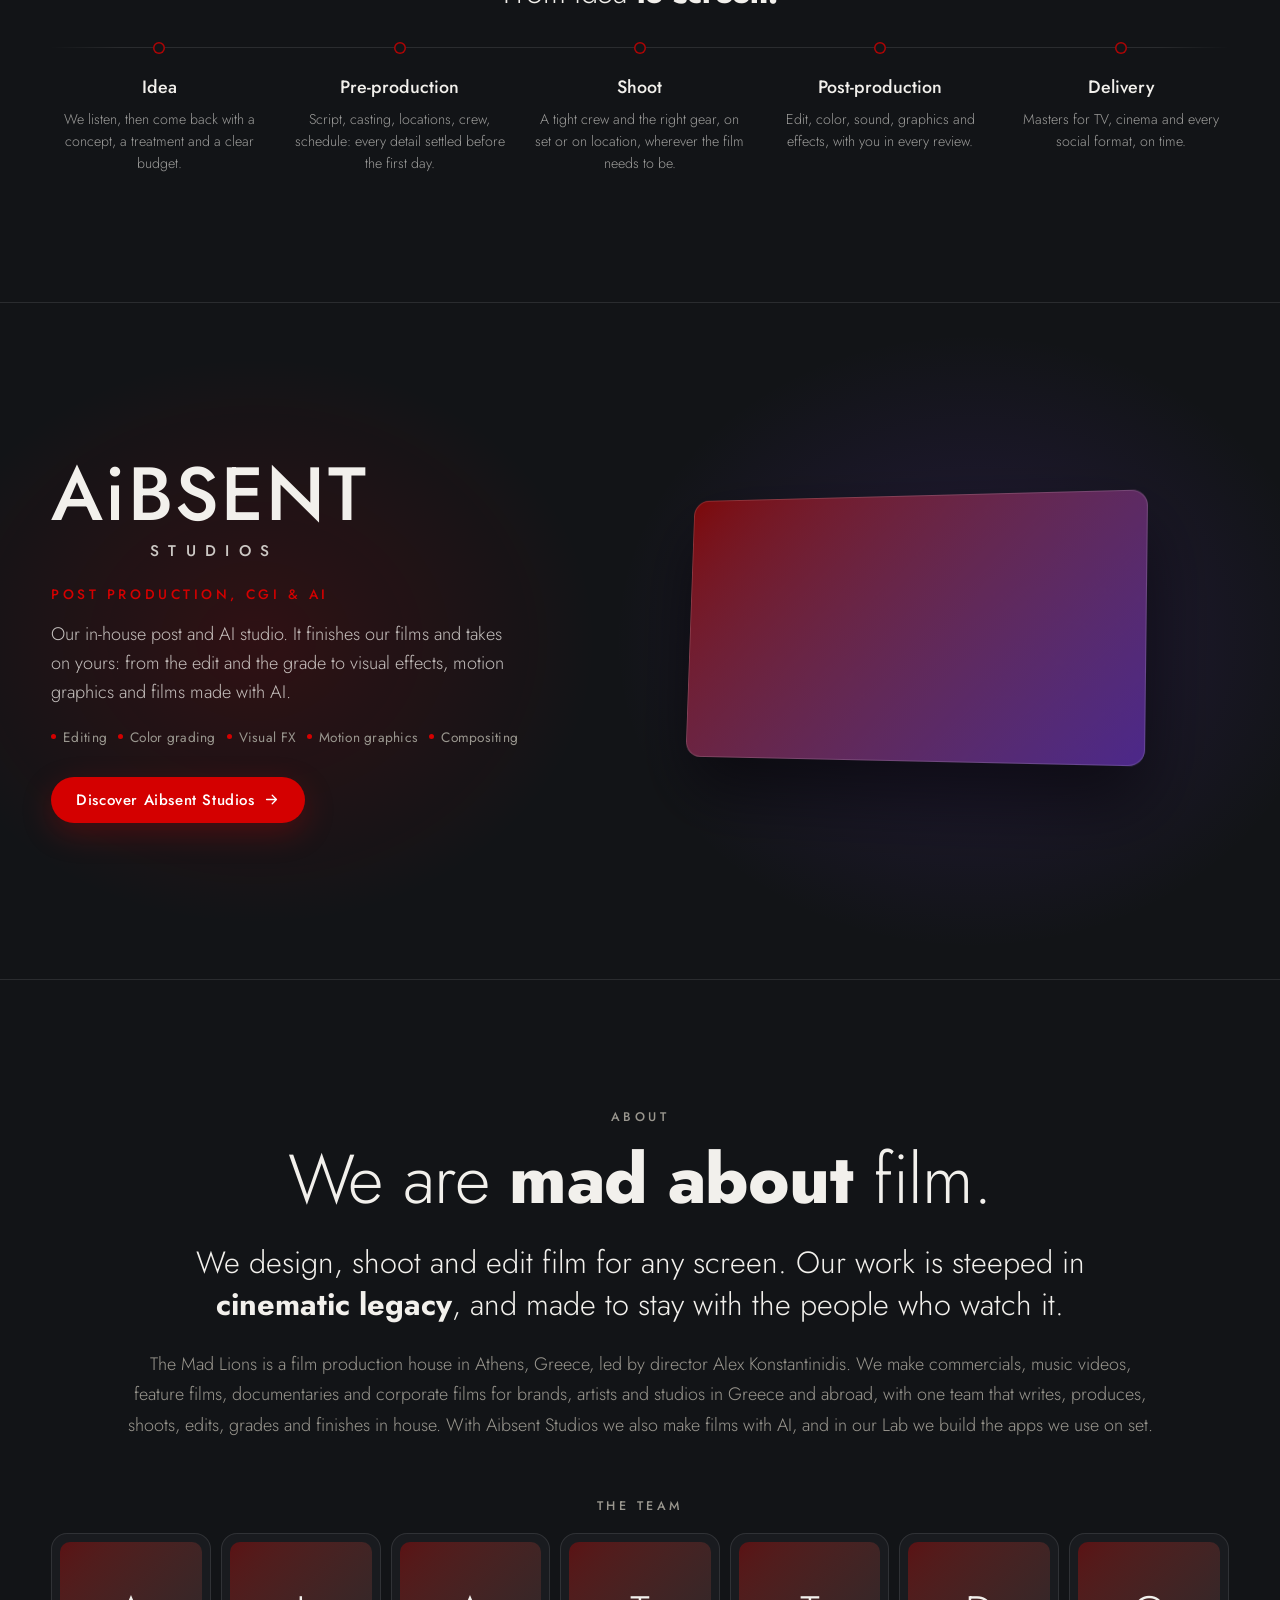
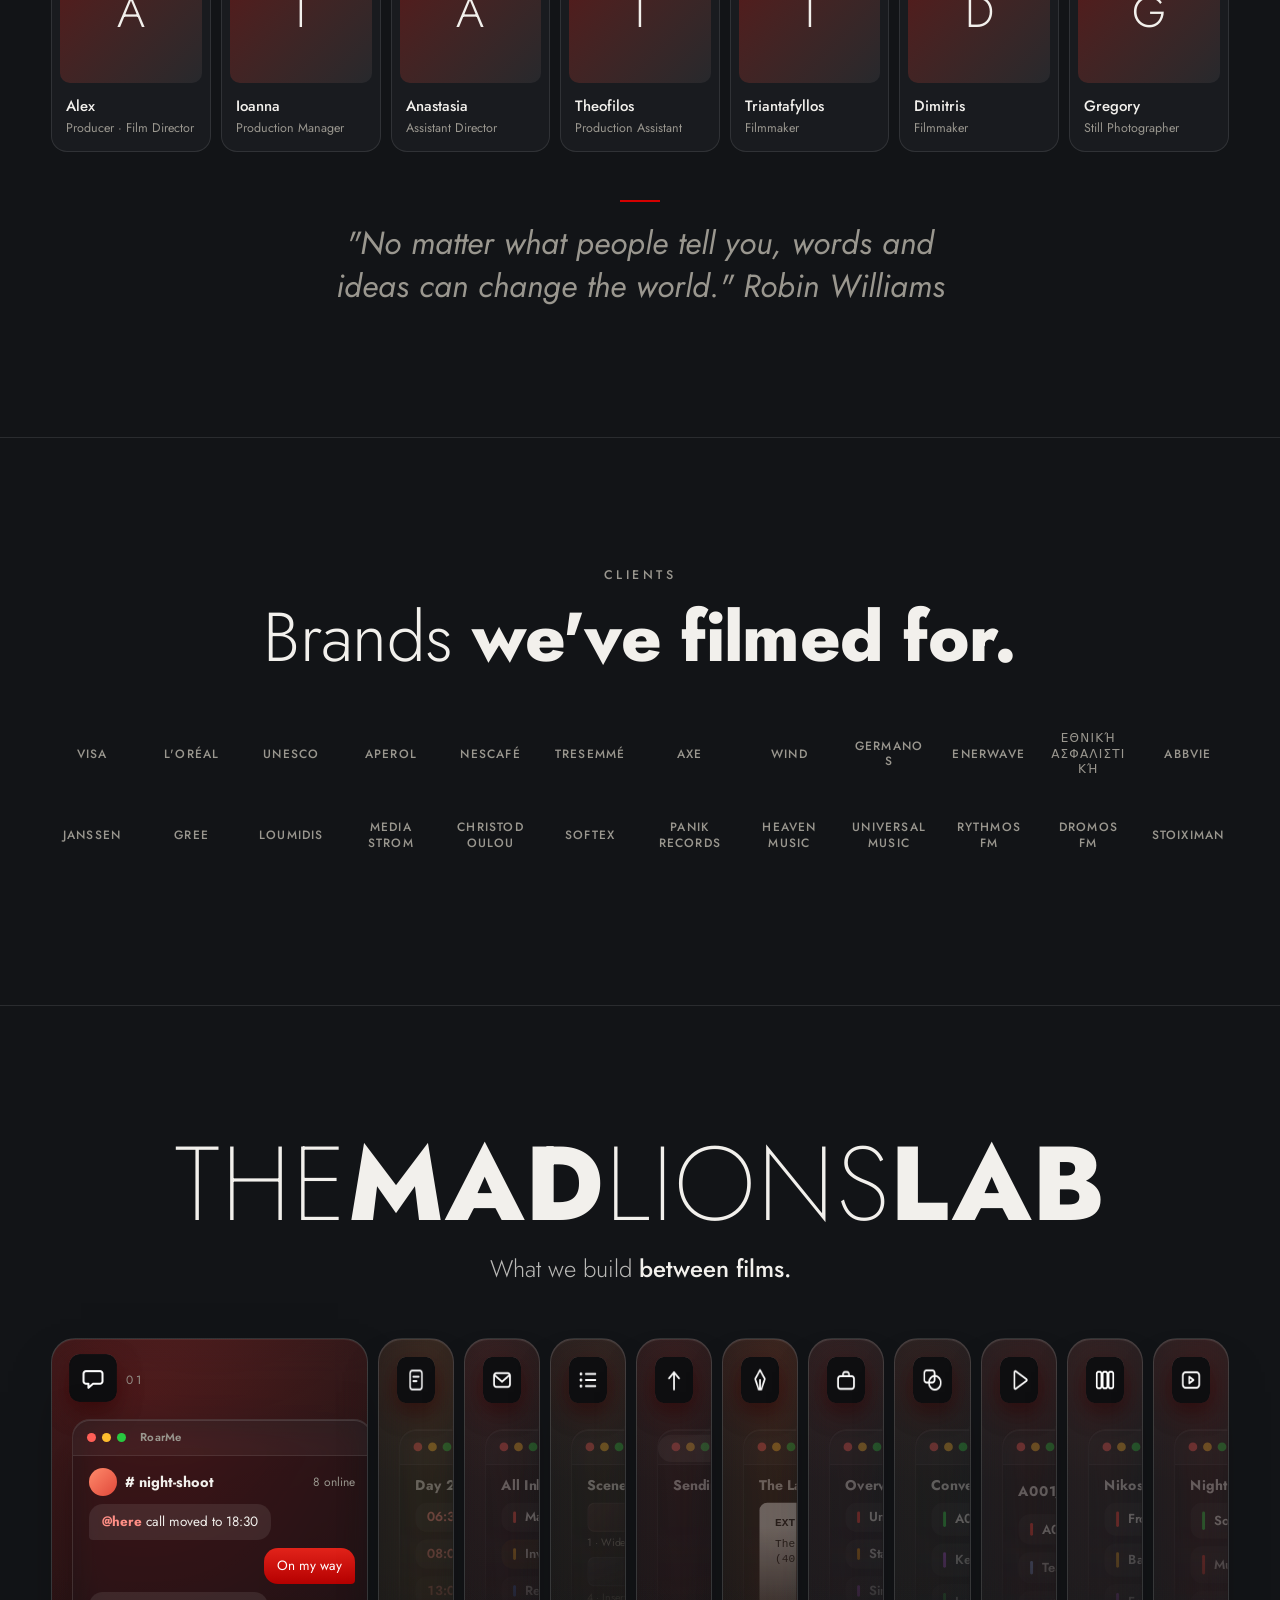
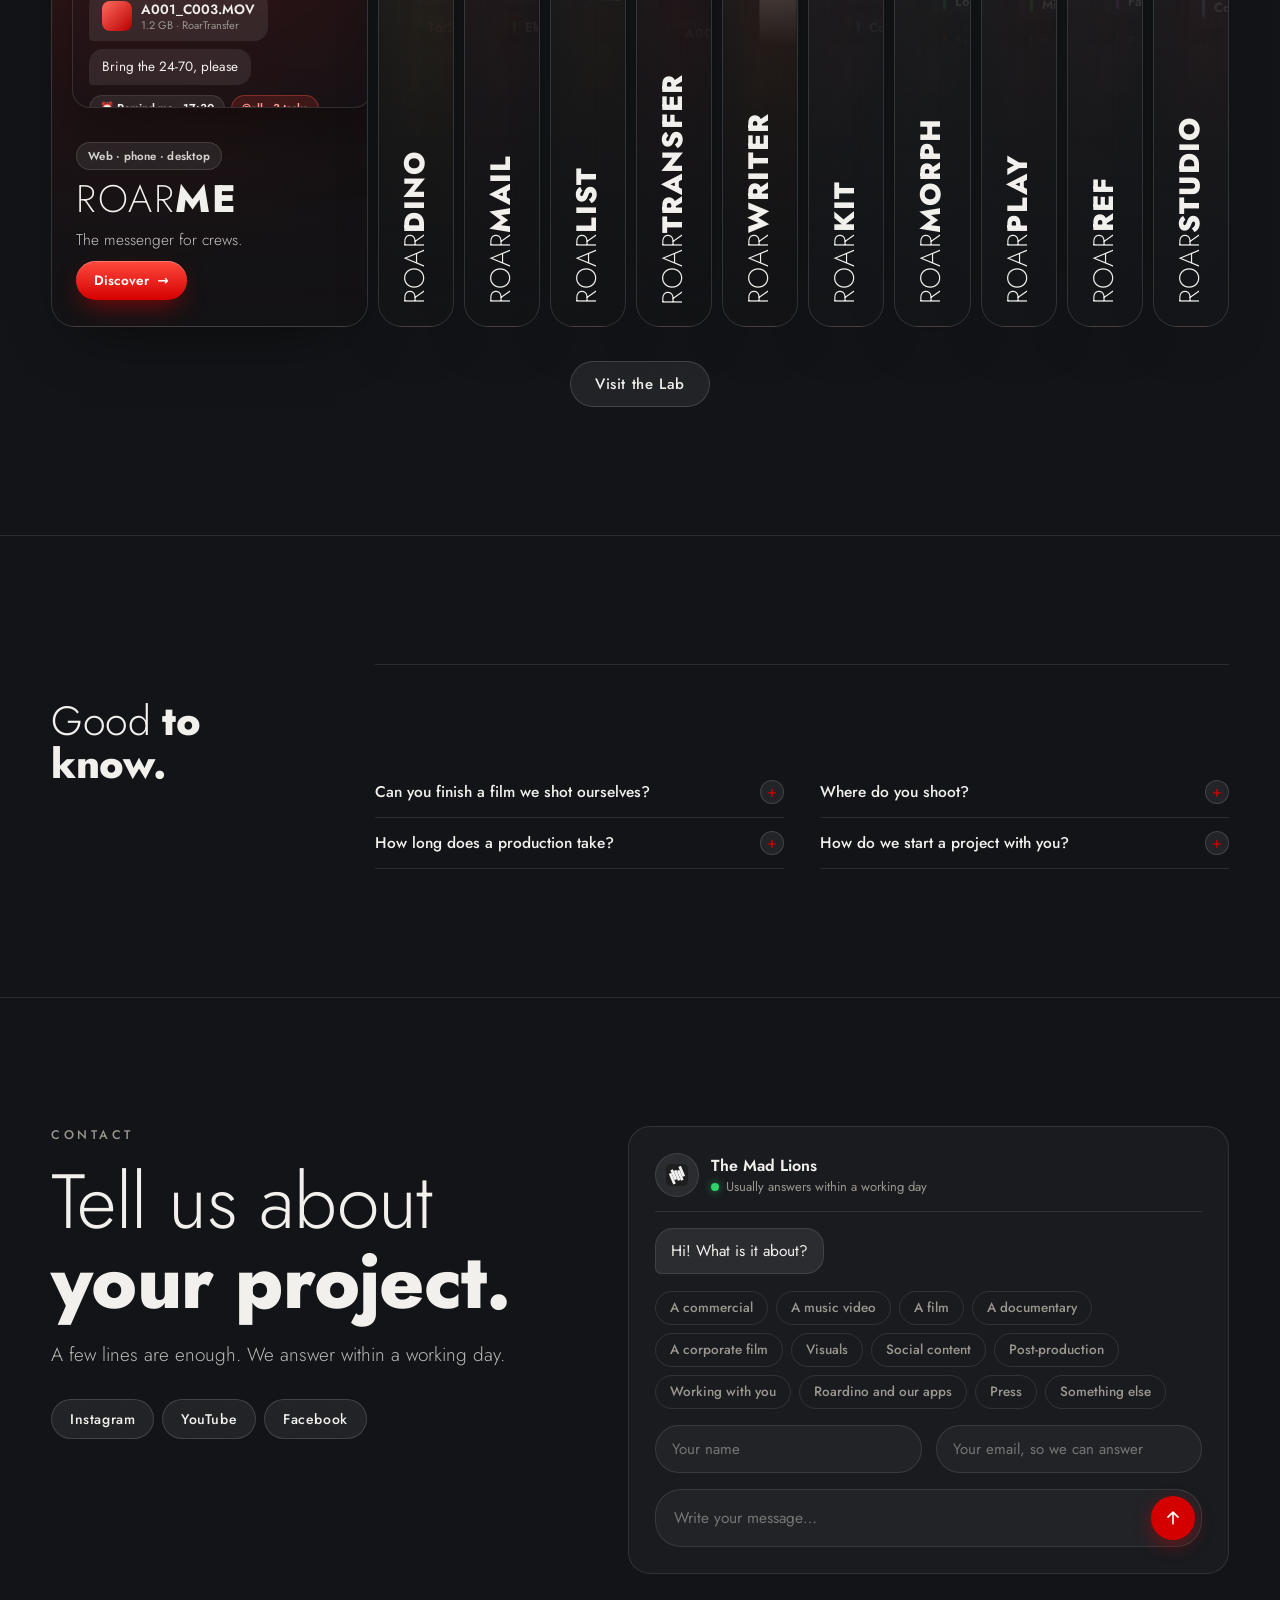
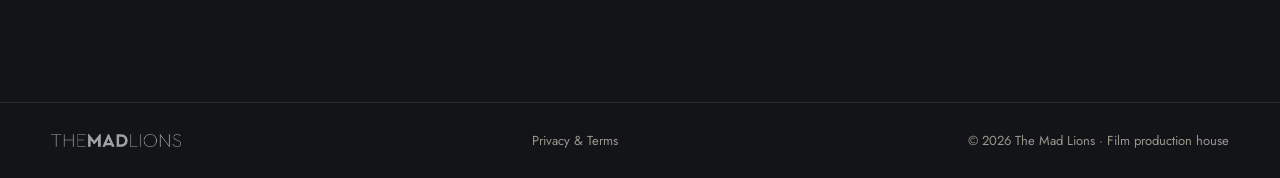
==== commit a36b2659: "The Aibsent badge on a phone: smaller, at the foot of the tile in the middle Co-Authored-By: Claude " ====
--- a/index.html
+++ b/index.html
@@ -796,6 +796,11 @@
   #filters button { height: 34px; padding: 0 var(--fp, 11px); font-size: var(--ff, 12.5px); }
 }
 
+/* the Aibsent badge on a film tile, on a phone (Alex, 11 Nov): smaller, at the foot in the middle */
+@media (max-width: 760px) {
+  .badge-aib { top: auto; bottom: 7px; left: 50%; transform: translateX(-50%); height: 17px; padding: 0 7px; border-radius: 6px; font-size: 7.5px; letter-spacing: .14em; white-space: nowrap; }
+}
+
 /* the Lab on a phone as one window (Alex, 11 Nov: "one window, just a placement, the best you can think of"): a glass
    window with its three lights, the chosen app on a stage (its colour, what it is, Discover), and every app as a small
    icon in a dock under it. A tap on an icon puts that app on the stage; a tap on the stage opens its page. The window
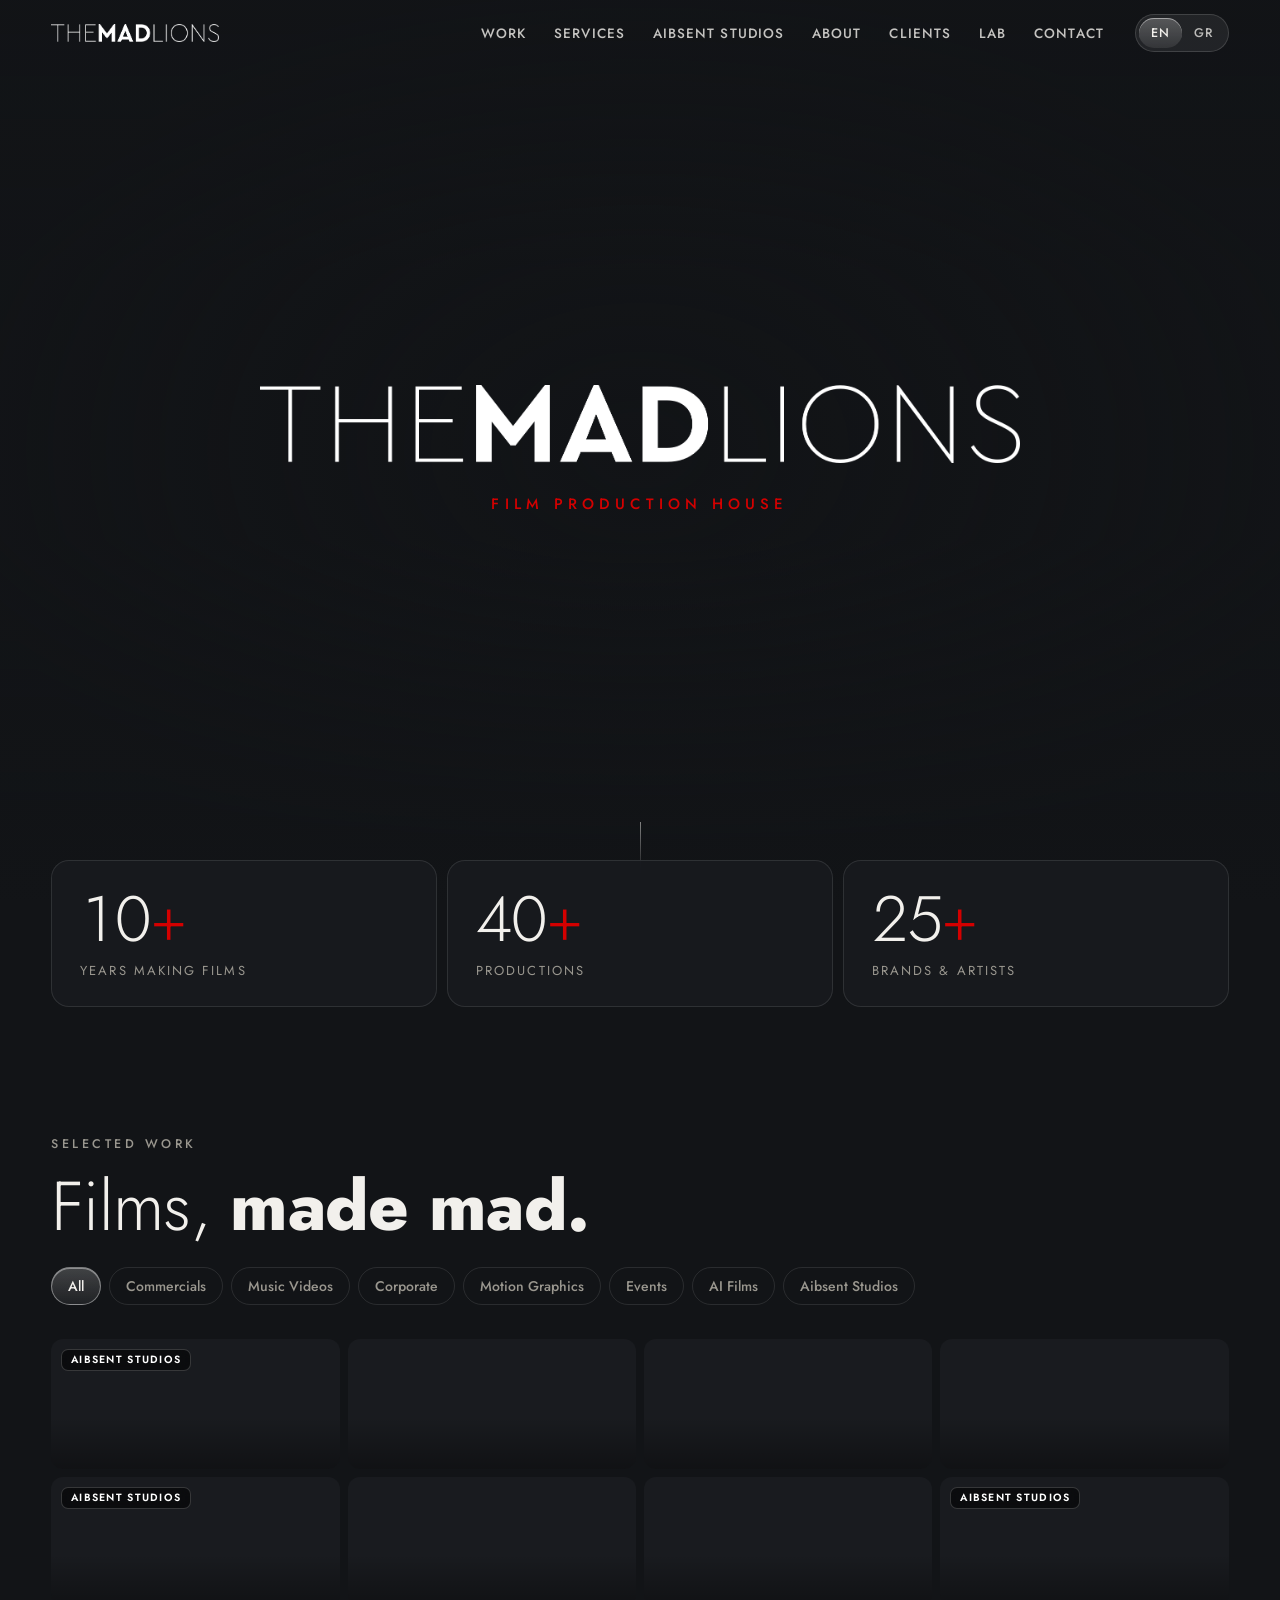
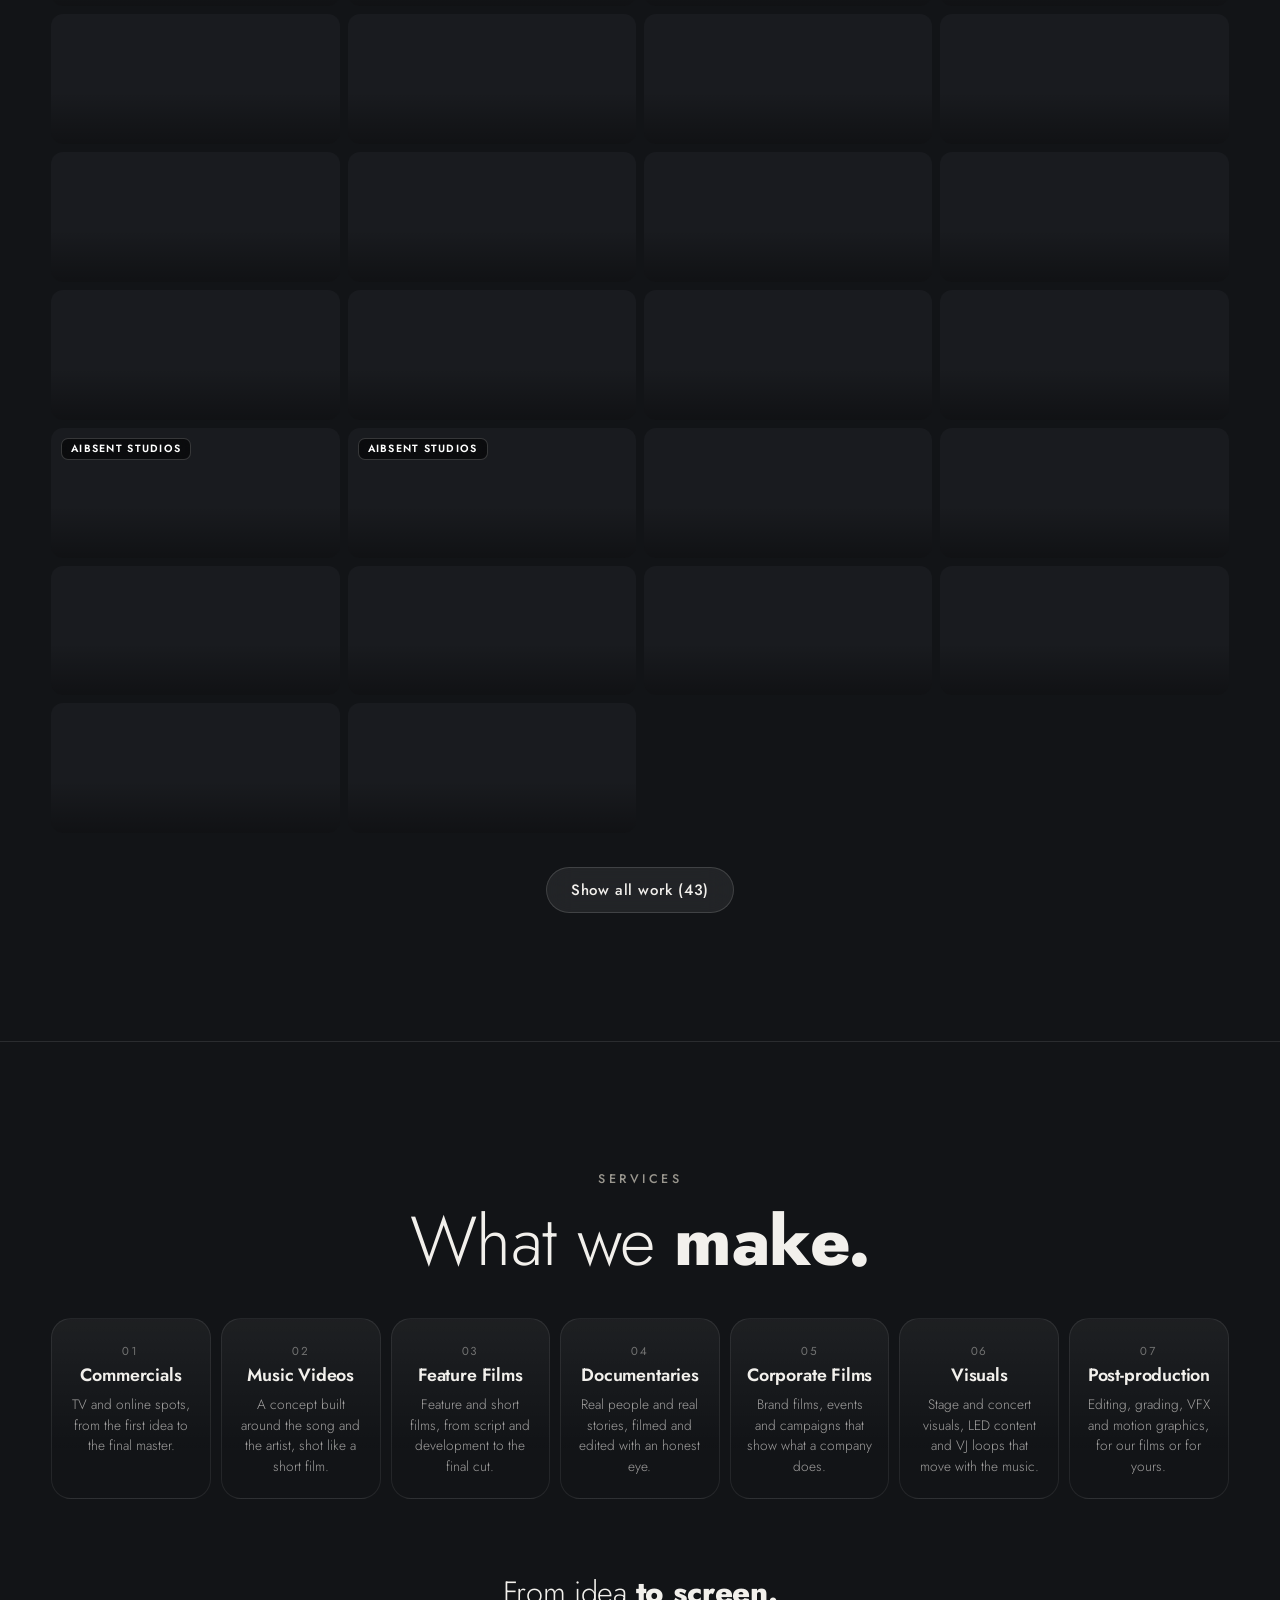
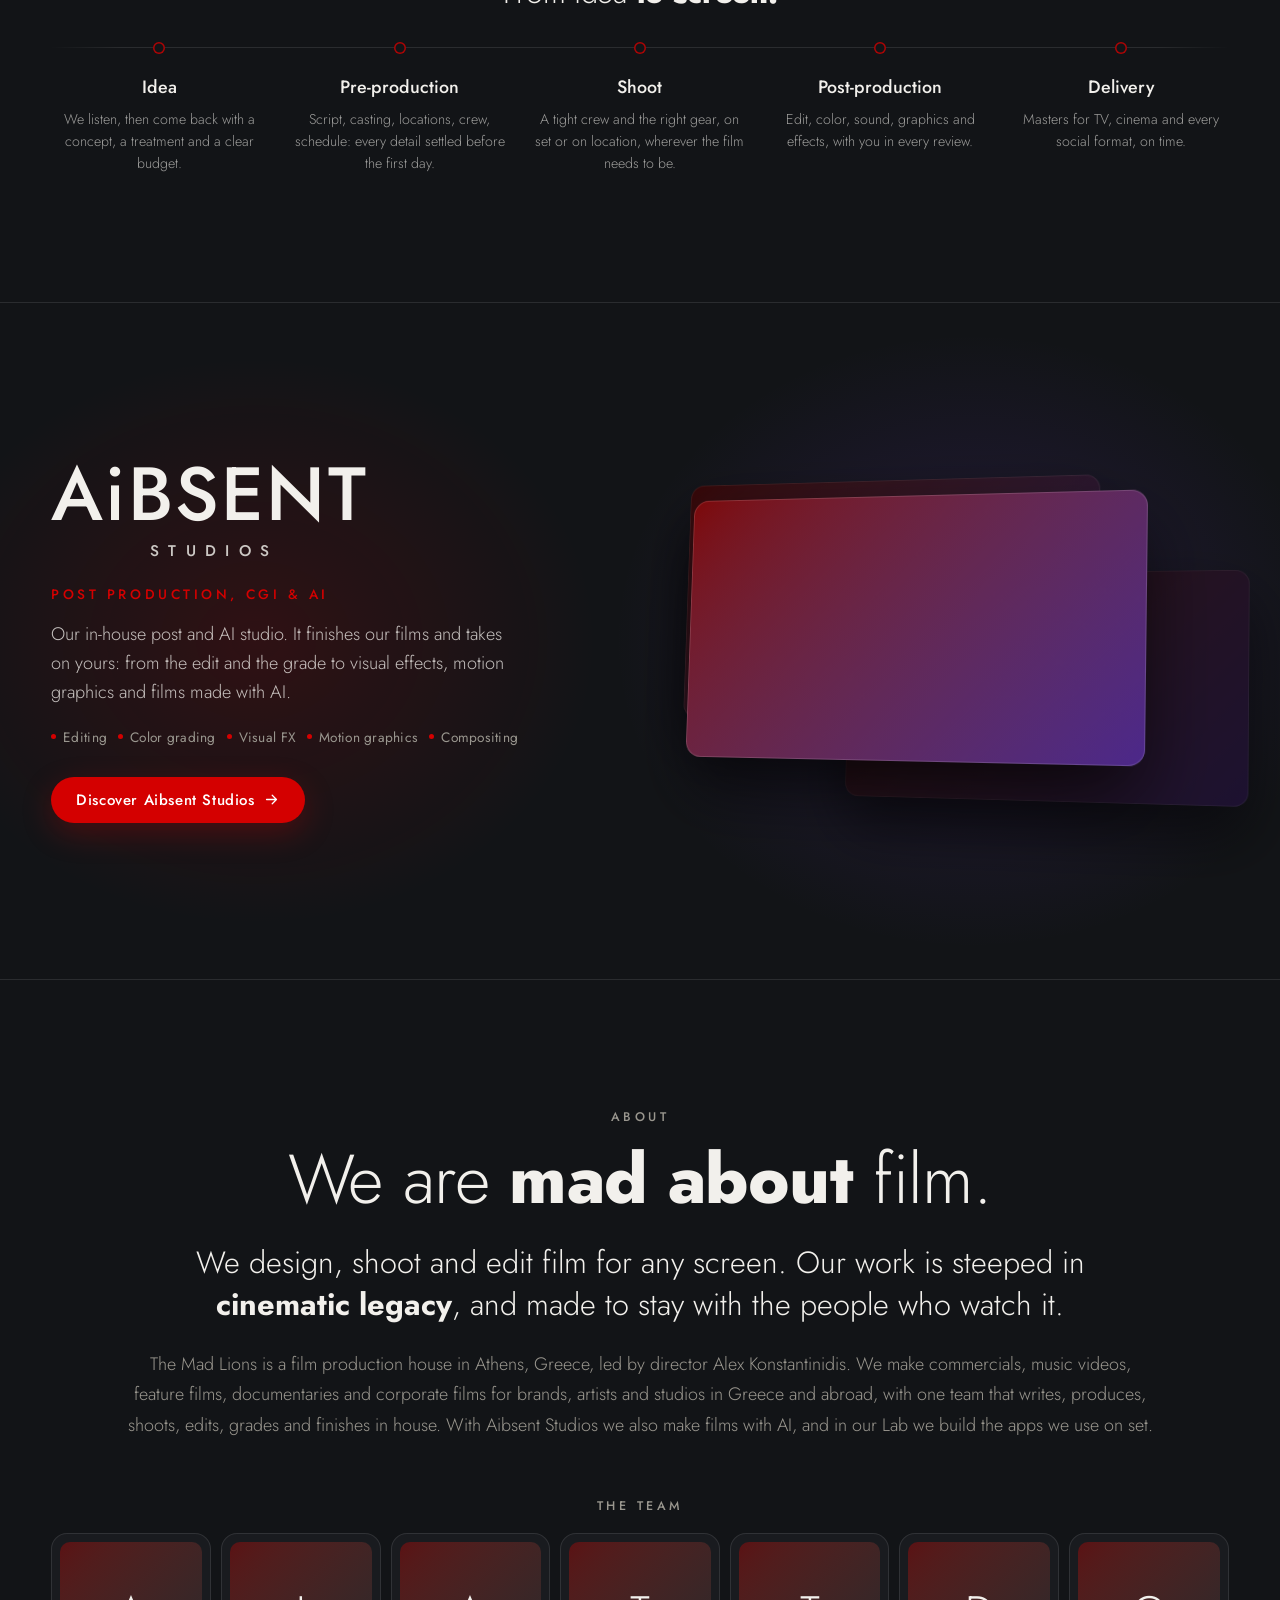
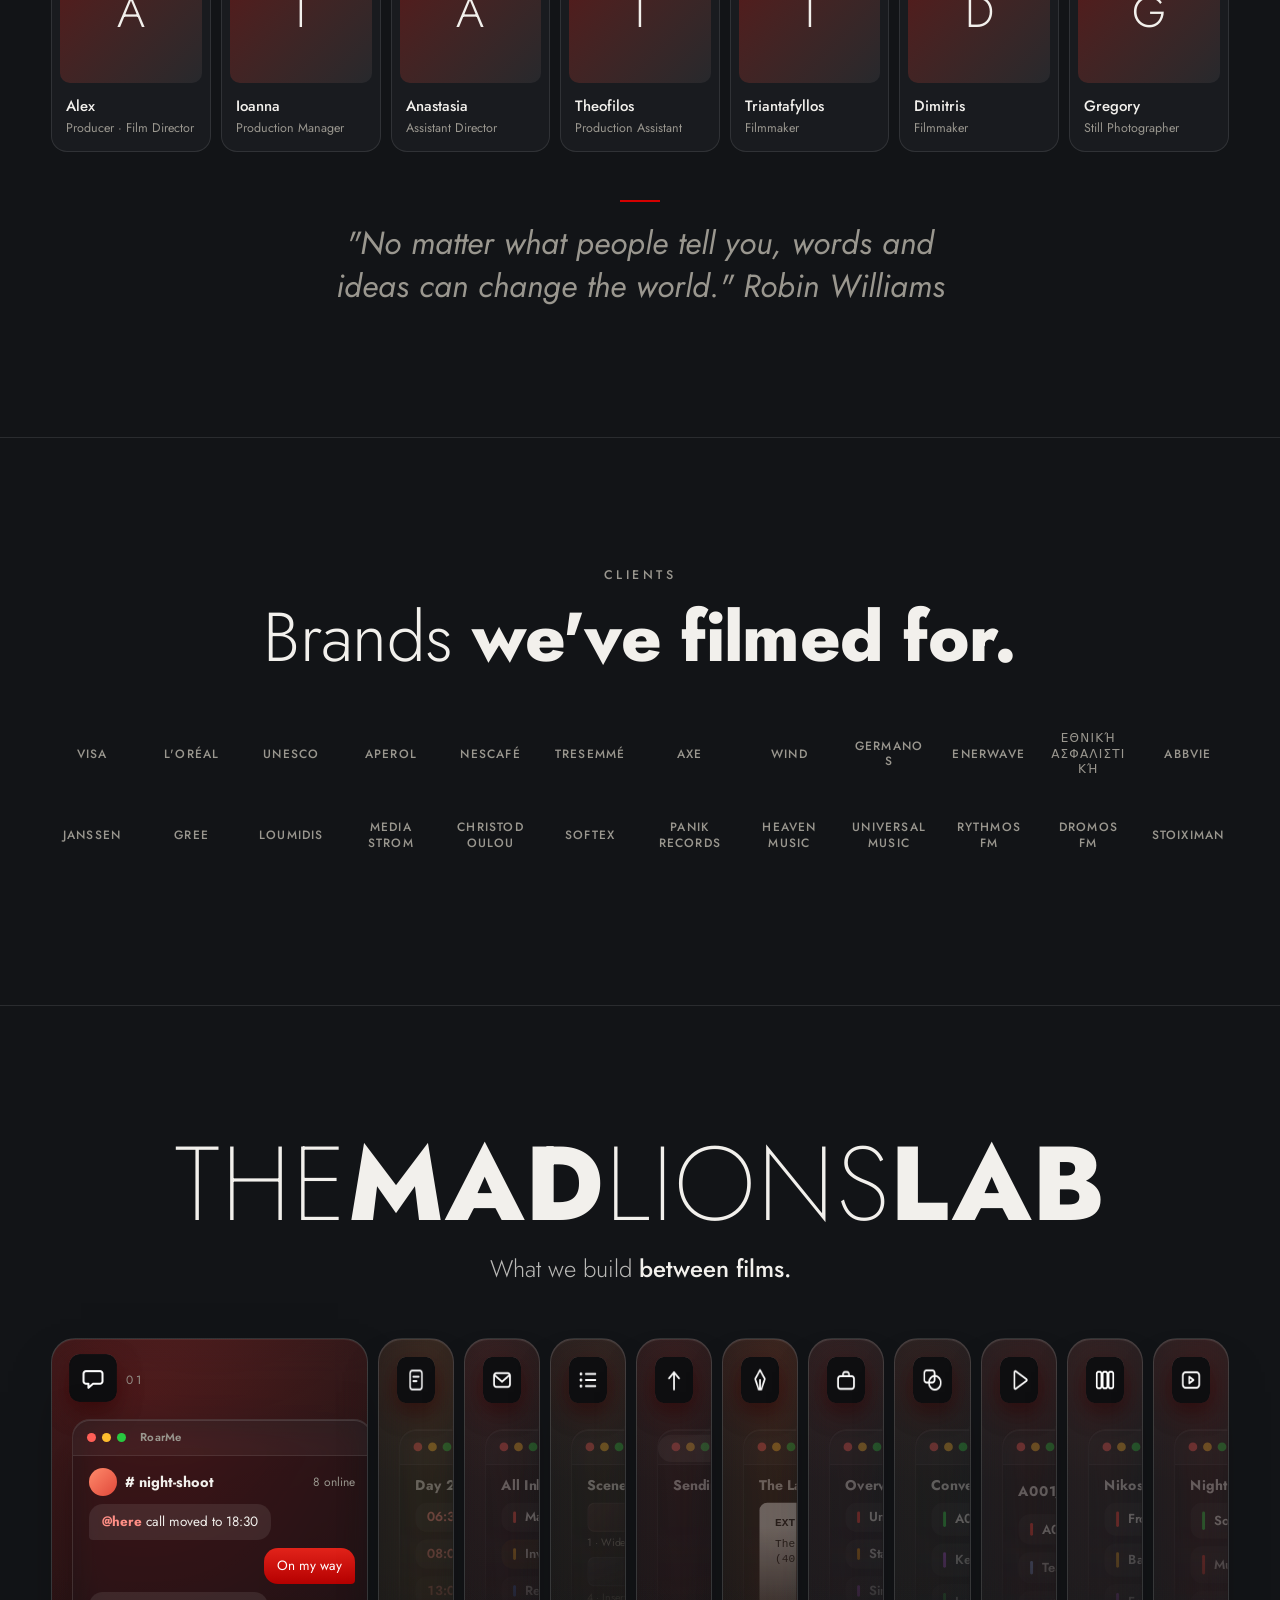
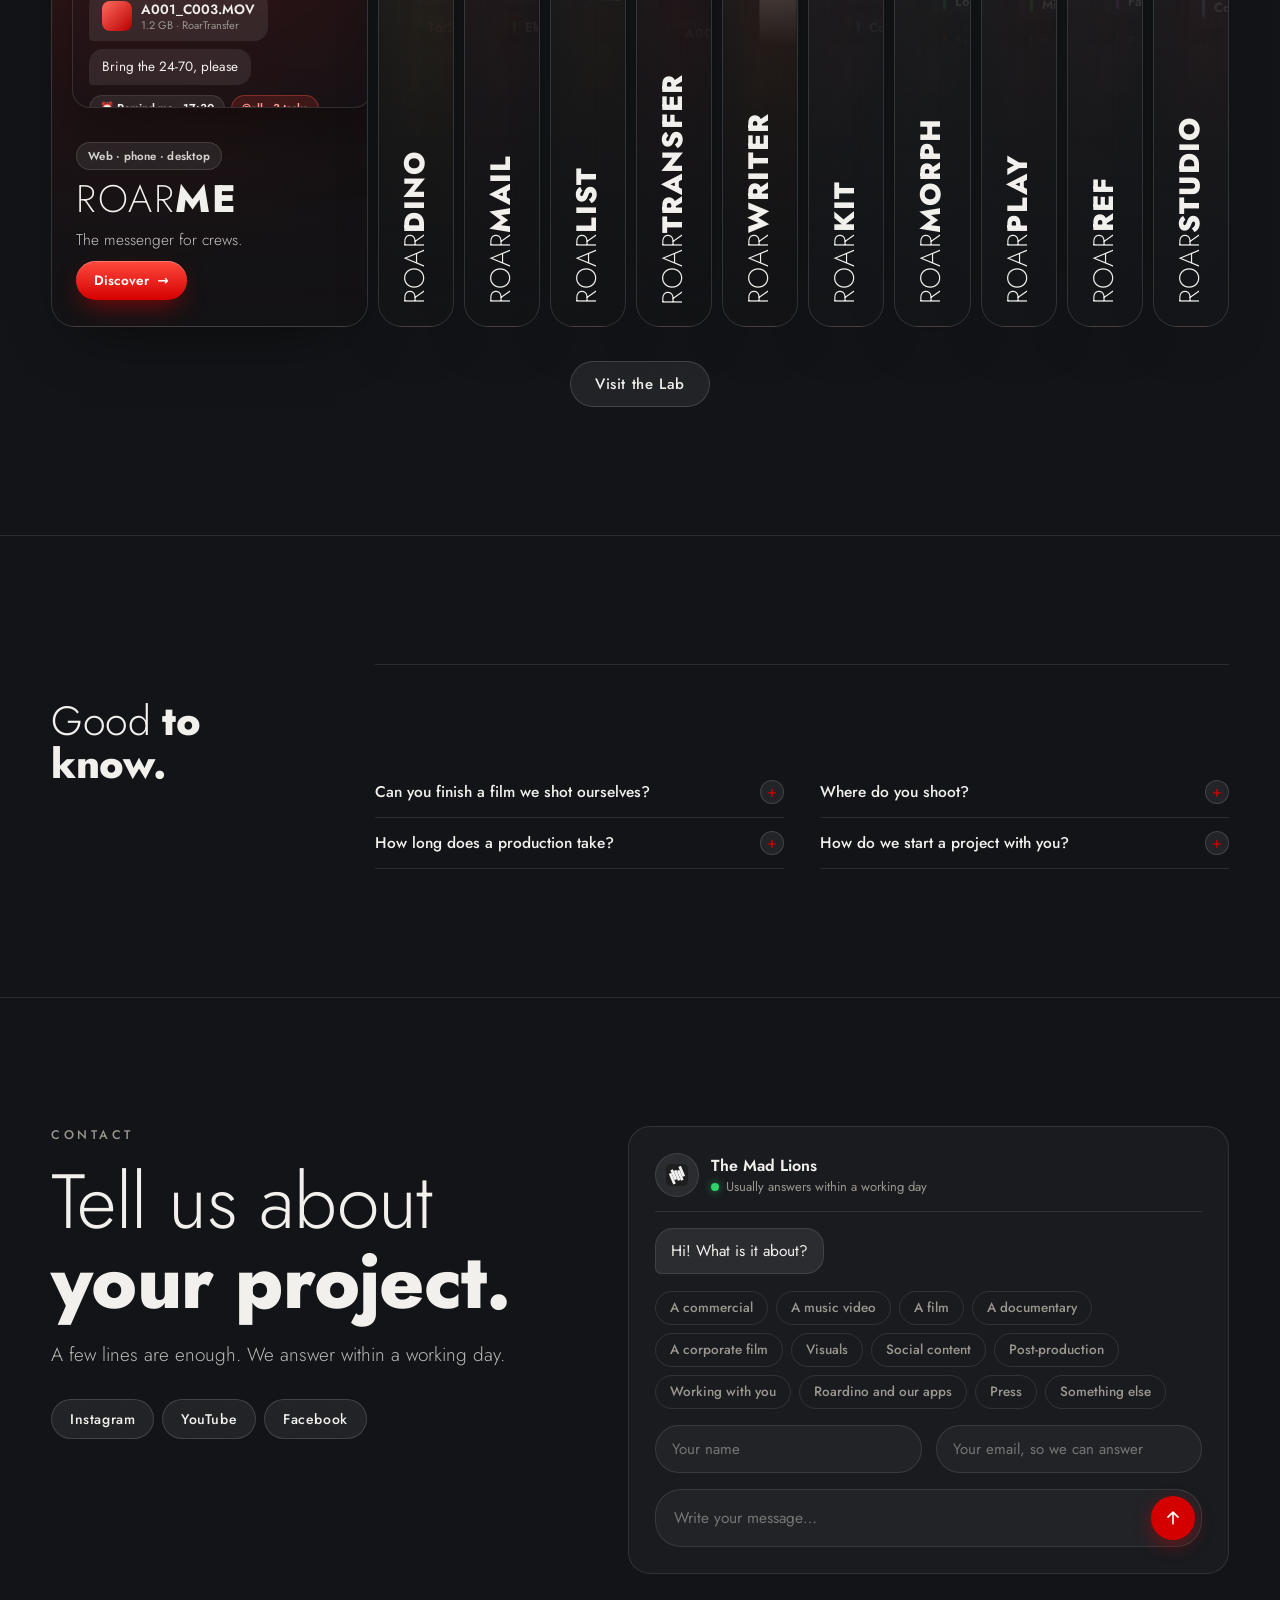
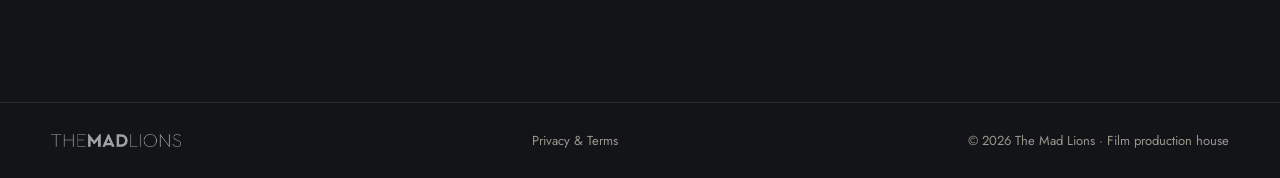
==== commit 04d5678a: "The Lab on a phone back to the home screen of icons, four to a row Co-Authored-By: Claude Opus 5.5 <" ====
--- a/index.html
+++ b/index.html
@@ -801,50 +801,19 @@
   .badge-aib { top: auto; bottom: 7px; left: 50%; transform: translateX(-50%); height: 17px; padding: 0 7px; border-radius: 6px; font-size: 7.5px; letter-spacing: .14em; white-space: nowrap; }
 }
 
-/* the Lab on a phone as one window (Alex, 11 Nov: "one window, just a placement, the best you can think of"): a glass
-   window with its three lights, the chosen app on a stage (its colour, what it is, Discover), and every app as a small
-   icon in a dock under it. A tap on an icon puts that app on the stage; a tap on the stage opens its page. The window
-   takes turns by itself until the first tap. The posters stay for the computer. */
+/* the Lab on a phone as a phone's home screen (Alex, 11 Nov: "the strips take too much room, I don't need to see the apps
+   inside, just a placement"; after trying one window with a dock: "no, as before, the black and white icons"): the apps'
+   icons four to a row with their names under them; a tap opens the app's page. The posters stay for the computer. */
 @media (max-width: 760px) {
-  .lab-list { --stage: 214px; --head: 46px; position: relative; isolation: isolate; display: flex; flex-wrap: wrap; justify-content: center; align-content: flex-start;
-    height: auto; max-width: 420px; margin: 30px auto 0; padding: calc(var(--head) + var(--stage) + 16px) 10px 18px; gap: 14px 0; overflow: hidden; scroll-snap-type: none;
-    border-radius: 26px; border: 1px solid color-mix(in srgb, var(--text) 11%, transparent); background: color-mix(in srgb, var(--bg-2) 82%, transparent);
-    box-shadow: 0 30px 60px -24px rgba(0, 0, 0, .7), inset 0 1px 0 rgba(255, 255, 255, .06); }
-  /* the window's head: three lights and its name */
-  .lab-list::before { content: 'The Lab'; position: absolute; left: 0; right: 0; top: 0; height: var(--head); display: flex; align-items: center; justify-content: center;
-    font-size: 12.5px; font-weight: 600; letter-spacing: .04em; color: color-mix(in srgb, var(--text) 62%, transparent); border-bottom: 1px solid color-mix(in srgb, var(--text) 8%, transparent);
-    background: radial-gradient(circle at 22px 50%, #ff5f57 5px, transparent 5.5px), radial-gradient(circle at 40px 50%, #febc2e 5px, transparent 5.5px), radial-gradient(circle at 58px 50%, #28c840 5px, transparent 5.5px); }
-  /* the dock's line */
-  .lab-list::after { content: ''; position: absolute; left: 18px; right: 18px; top: calc(var(--head) + var(--stage)); height: 1px; background: color-mix(in srgb, var(--text) 9%, transparent); }
-  .lab-x { flex: 0 0 16.666% !important; position: static; isolation: auto; min-height: 0; height: auto; padding: 0; border: 0; border-radius: 0; background: none; box-shadow: none;
-    -webkit-backdrop-filter: none; backdrop-filter: none; display: flex; justify-content: center; overflow: visible; scroll-snap-align: none; -webkit-tap-highlight-color: transparent; }
-  .lab-x:hover { border-color: transparent; }
-  /* the chosen app's colour fills the window, one fading into the next */
-  .lab-x::before { inset: 0; border-radius: inherit; opacity: 0 !important; transition: opacity .7s; }
-  .lab-x.on::before { opacity: .62 !important; }
-  .lab-x::after { display: none; }
-  .lab-x .top { position: static !important; margin: 0; justify-content: center; }
-  .lab-x .ico { width: 44px; height: 44px; opacity: .55; transform: none !important; outline: 1px solid rgba(255, 255, 255, .1); outline-offset: -1px;
-    box-shadow: 0 8px 18px rgba(0, 0, 0, .45); transition: opacity .3s, transform .35s var(--ease), box-shadow .35s; }
-  .lab-x.on .ico { opacity: 1; transform: translateY(-3px) scale(1.08) !important; box-shadow: 0 0 0 2px var(--bg-2), 0 0 0 3.5px rgba(255, 255, 255, .85), 0 12px 24px -6px rgba(212, 0, 0, .6); }
-  .lab-x:active .ico { transform: scale(.92) !important; }
-  .lab-x .no, .lab-x .ui, .lab-x > .wm { display: none !important; }
-  /* "03 / 11" at the head's right */
-  .lab-x.on .no { display: block !important; position: absolute; top: 0; right: 18px; height: var(--head); line-height: var(--head); opacity: 1 !important; font-size: 11px; letter-spacing: .14em; }
-  .lab-x.on .no::after { content: ' / 11'; opacity: .55; }
-  /* the stage */
-  .lab-x .open { position: absolute; z-index: 1; top: var(--head); left: 18px; right: 18px; bottom: auto; height: var(--stage); max-width: none; margin: 0;
-    display: grid; justify-items: center; align-content: center; text-align: center; gap: 10px; opacity: 0; visibility: hidden; transform: translateY(8px);
-    transition: opacity .35s, transform .5s var(--ease), visibility 0s .35s; }
-  .lab-x.on .open { opacity: 1 !important; visibility: visible; transform: none; transition: opacity .4s .08s, transform .55s .08s var(--ease), visibility 0s; }
-  .lab-x .open .tag, .lab-x .open em { justify-self: center; }
-  .lab-x .open .wm { font-size: 34px; }
-  .lab-x[href*='roartransfer.com'] .open .wm { font-size: 30px; }
-  .lab-x .open .wm[style] { font-size: 24px !important; }
-  .lab-x .open .d { font-size: 15px; max-width: 30ch; }
-  /* the turn's thin line, on the dock's line */
-  .lab-x .tick { display: block; left: 18px; right: 18px; top: calc(var(--head) + var(--stage)); bottom: auto; height: 1px; z-index: 2; background: none; }
-  .lab-list.turning .lab-x.on .tick { opacity: 1 !important; }
+  .lab-list { display: flex; flex-wrap: wrap; justify-content: center; height: auto; margin: 30px auto 0; padding: 0; gap: 22px 0; overflow: visible; scroll-snap-type: none; max-width: 420px; }
+  .lab-x { flex: 0 0 25% !important; min-height: 0; height: auto; padding: 0; border: 0; border-radius: 0; background: none; box-shadow: none; -webkit-backdrop-filter: none; backdrop-filter: none;
+    display: flex; flex-direction: column; align-items: center; justify-content: flex-start; gap: 8px; scroll-snap-align: none; overflow: visible; }
+  .lab-x::before, .lab-x::after { display: none; }
+  .lab-x .top { position: static; margin: 0; justify-content: center; }
+  .lab-x .ico { width: 62px; height: 62px; border-radius: 22.5%; transform: none !important; outline: 1px solid rgba(255, 255, 255, .1); outline-offset: -1px; box-shadow: 0 10px 22px rgba(0, 0, 0, .45); }
+  .lab-x:active .ico { transform: scale(.94) !important; }
+  .lab-x .no, .lab-x .ui, .lab-x .open, .lab-x .tick { display: none !important; }
+  .lab-x > .wm { display: block; position: static; align-self: stretch; writing-mode: horizontal-tb; transform: none; opacity: 1 !important; font-size: 10.5px; letter-spacing: 0; text-align: center; white-space: nowrap; }
 }
 </style>
 </head>
@@ -2039,7 +2008,7 @@
 </script>
 <script>
 // the Lab's posters (Alex, 30 Oct): the open one takes turns by itself while the row is in view and nobody points at it
-// (on a phone until the first tap; not for someone who asks for less motion), and a soft light follows the pointer
+// (not on a phone, not for someone who asks for less motion), and a soft light follows the pointer
 (() => {
   const list = document.querySelector('.lab-list')
   if (!list) return
@@ -2053,21 +2022,12 @@
   let aim = 0
   cards.forEach((c) => c.addEventListener('pointerenter', (e) => { clearTimeout(aim); if (e.pointerType === 'touch') return; aim = setTimeout(() => cards.forEach((x) => x.classList.toggle('on', x === c)), 90) }))
   list.addEventListener('pointerleave', () => clearTimeout(aim))
-  // on a phone (Alex, 11 Nov) a tap on an icon in the dock puts that app on the stage; a tap on the stage opens it
-  const phone = () => matchMedia('(max-width: 760px)').matches
-  let tapped = false
-  list.addEventListener('click', (e) => {
-    const c = e.target.closest('.lab-x'); if (!c || !phone() || c.classList.contains('on') || e.target.closest('.open')) return
-    e.preventDefault(); tapped = true
-    cards.forEach((x) => x.classList.toggle('on', x === c))
-    list.classList.remove('turning')
-  })
   const D = window.TML_DESIGN || {}
   const TURN = (Number(D.labTurn) || 6) * 1000
   if (matchMedia('(prefers-reduced-motion: reduce)').matches || !cards.length || D.labTurn === 'off' || D.motion === 'off') return
   list.style.setProperty('--turn', `${TURN}ms`)
   let seen = false, held = false, t = 0
-  const wide = () => matchMedia('(min-width: 761px)').matches || !tapped
+  const wide = () => matchMedia('(min-width: 761px)').matches
   const step = () => {
     clearTimeout(t)
     if (!seen || held || !wide() || document.hidden) { list.classList.remove('turning'); return }
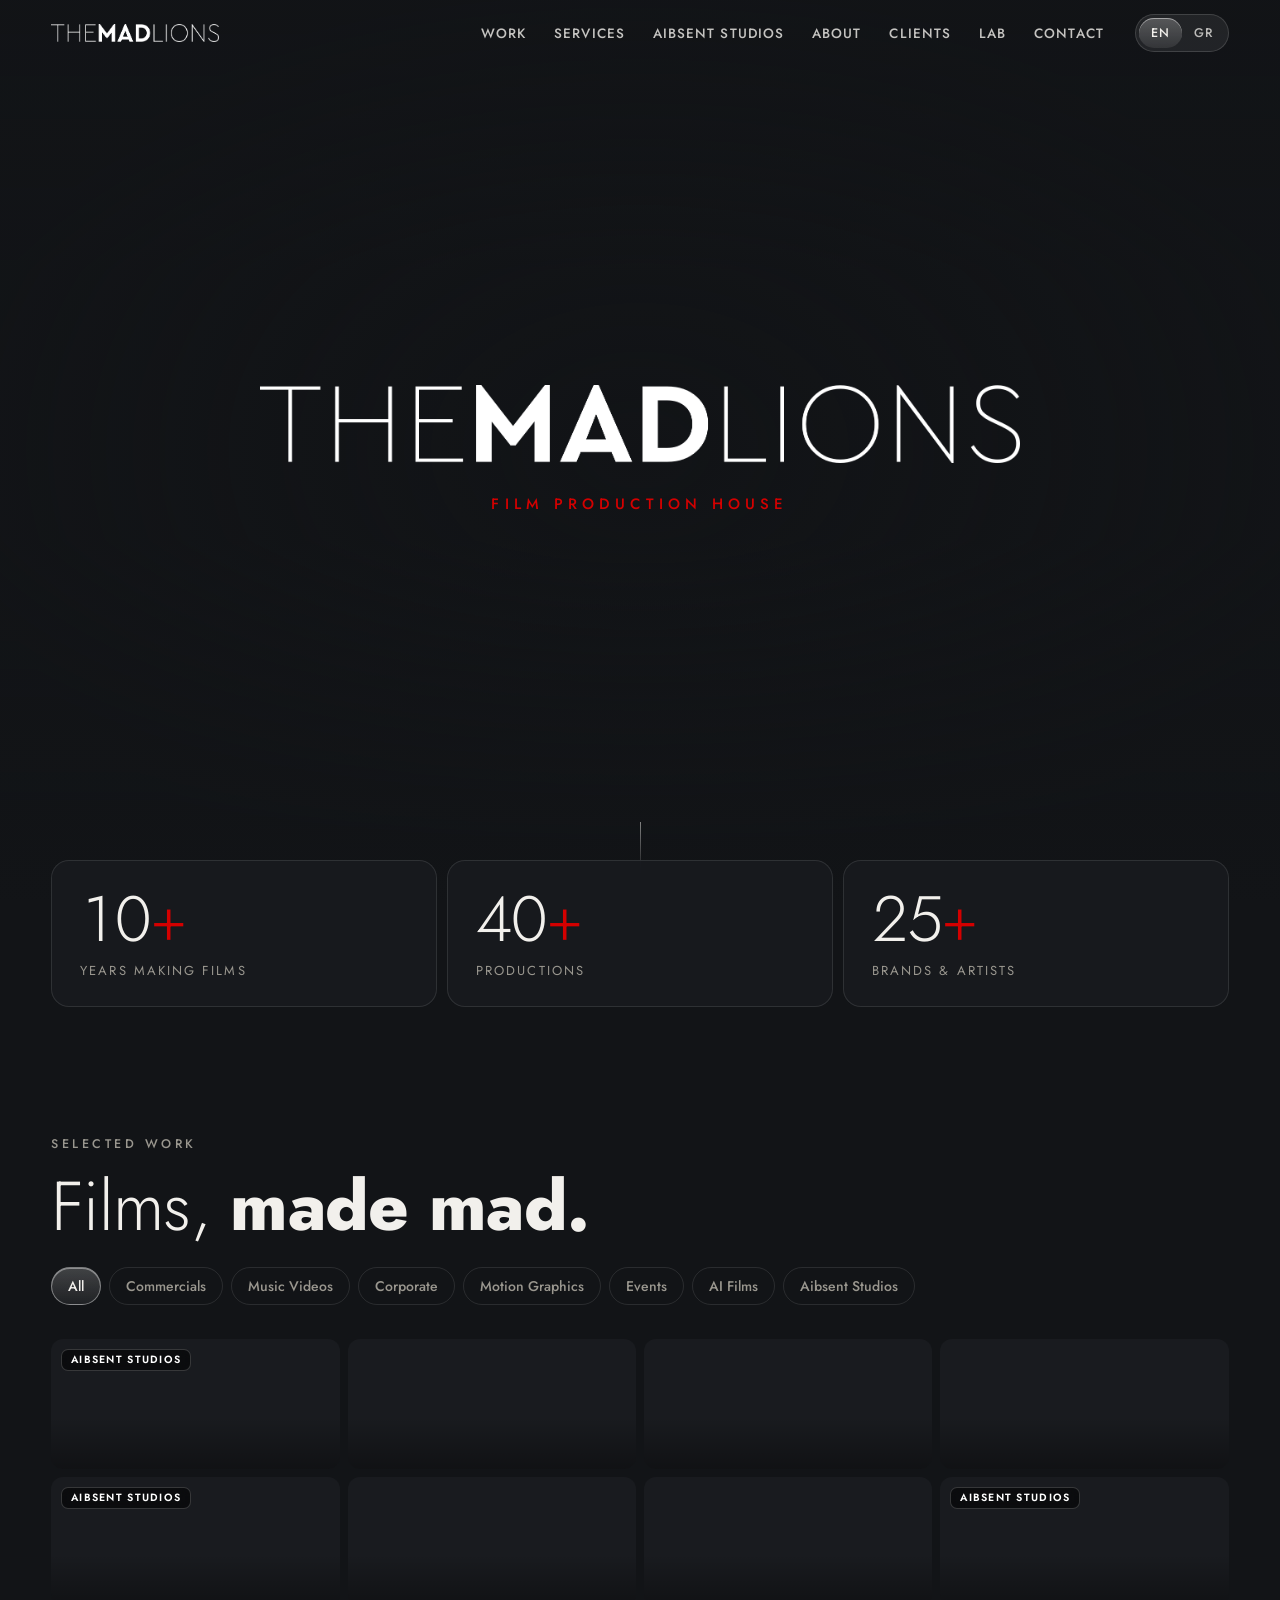
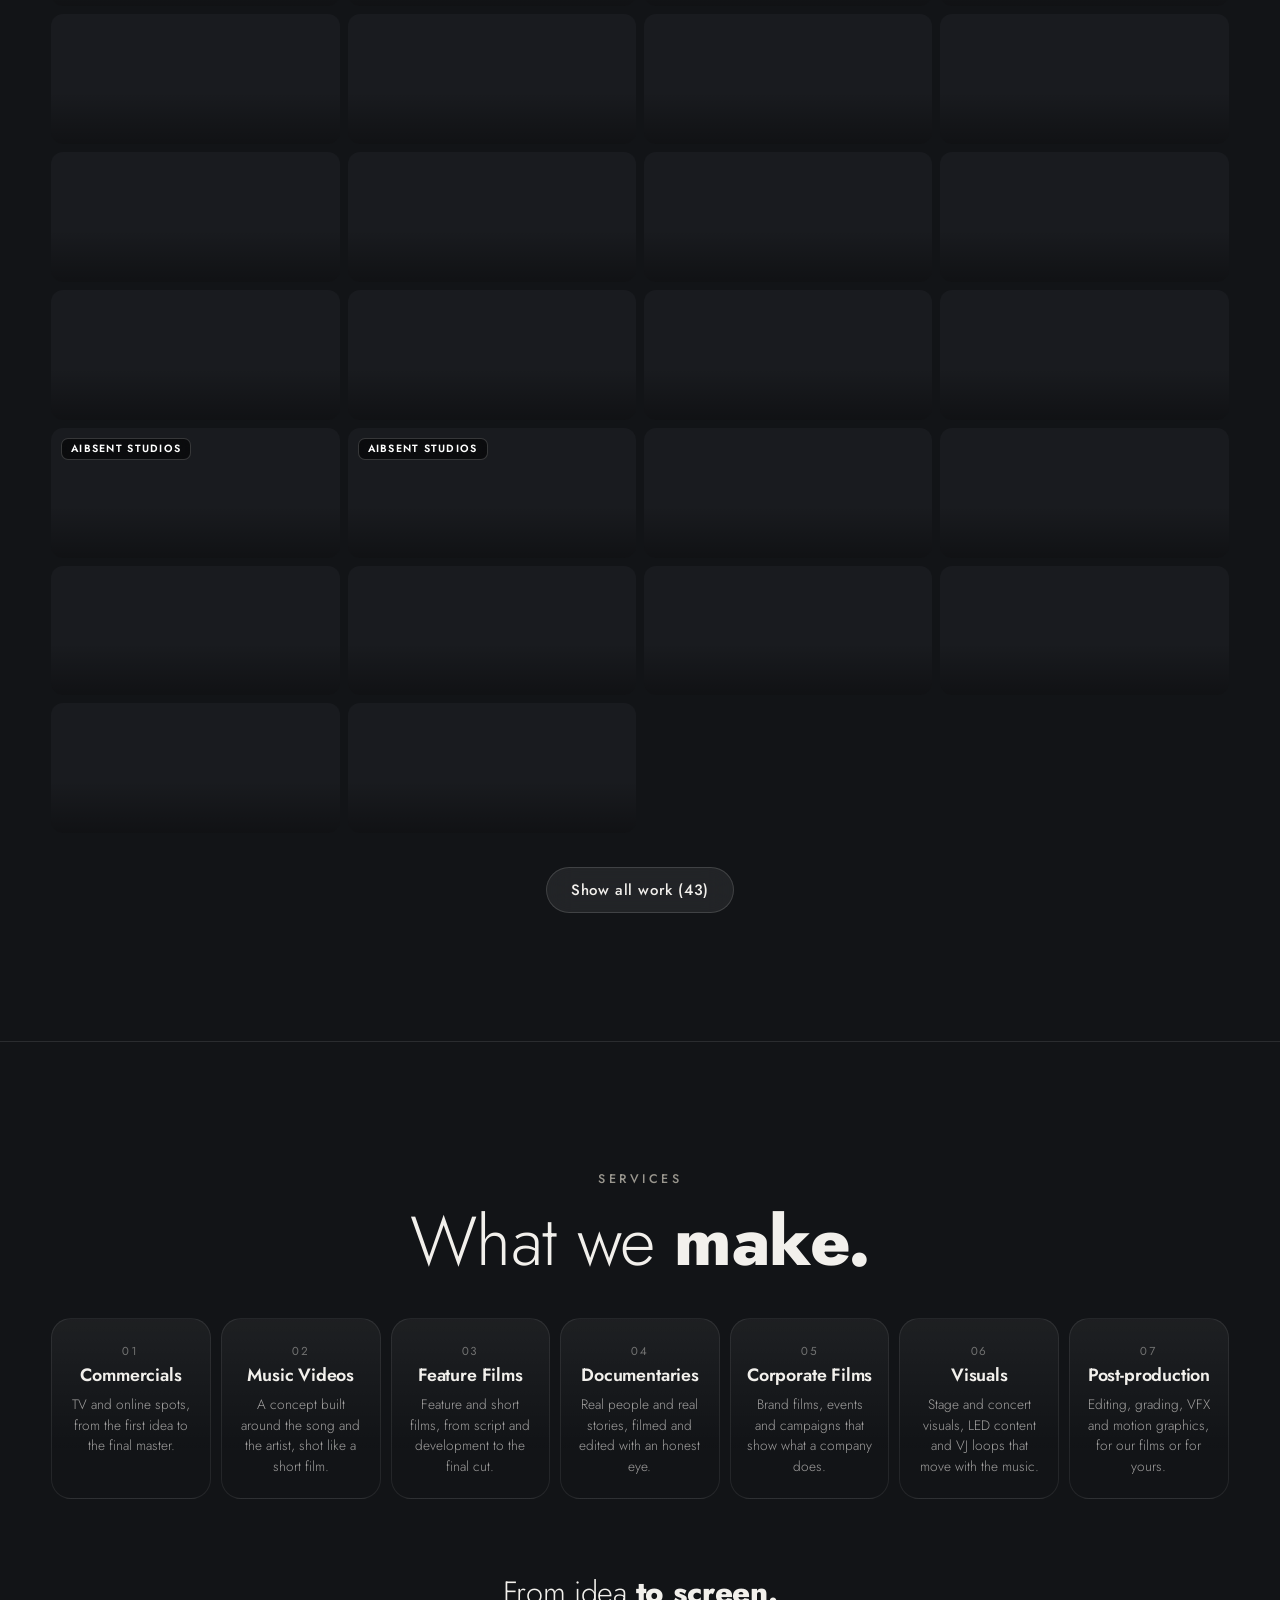
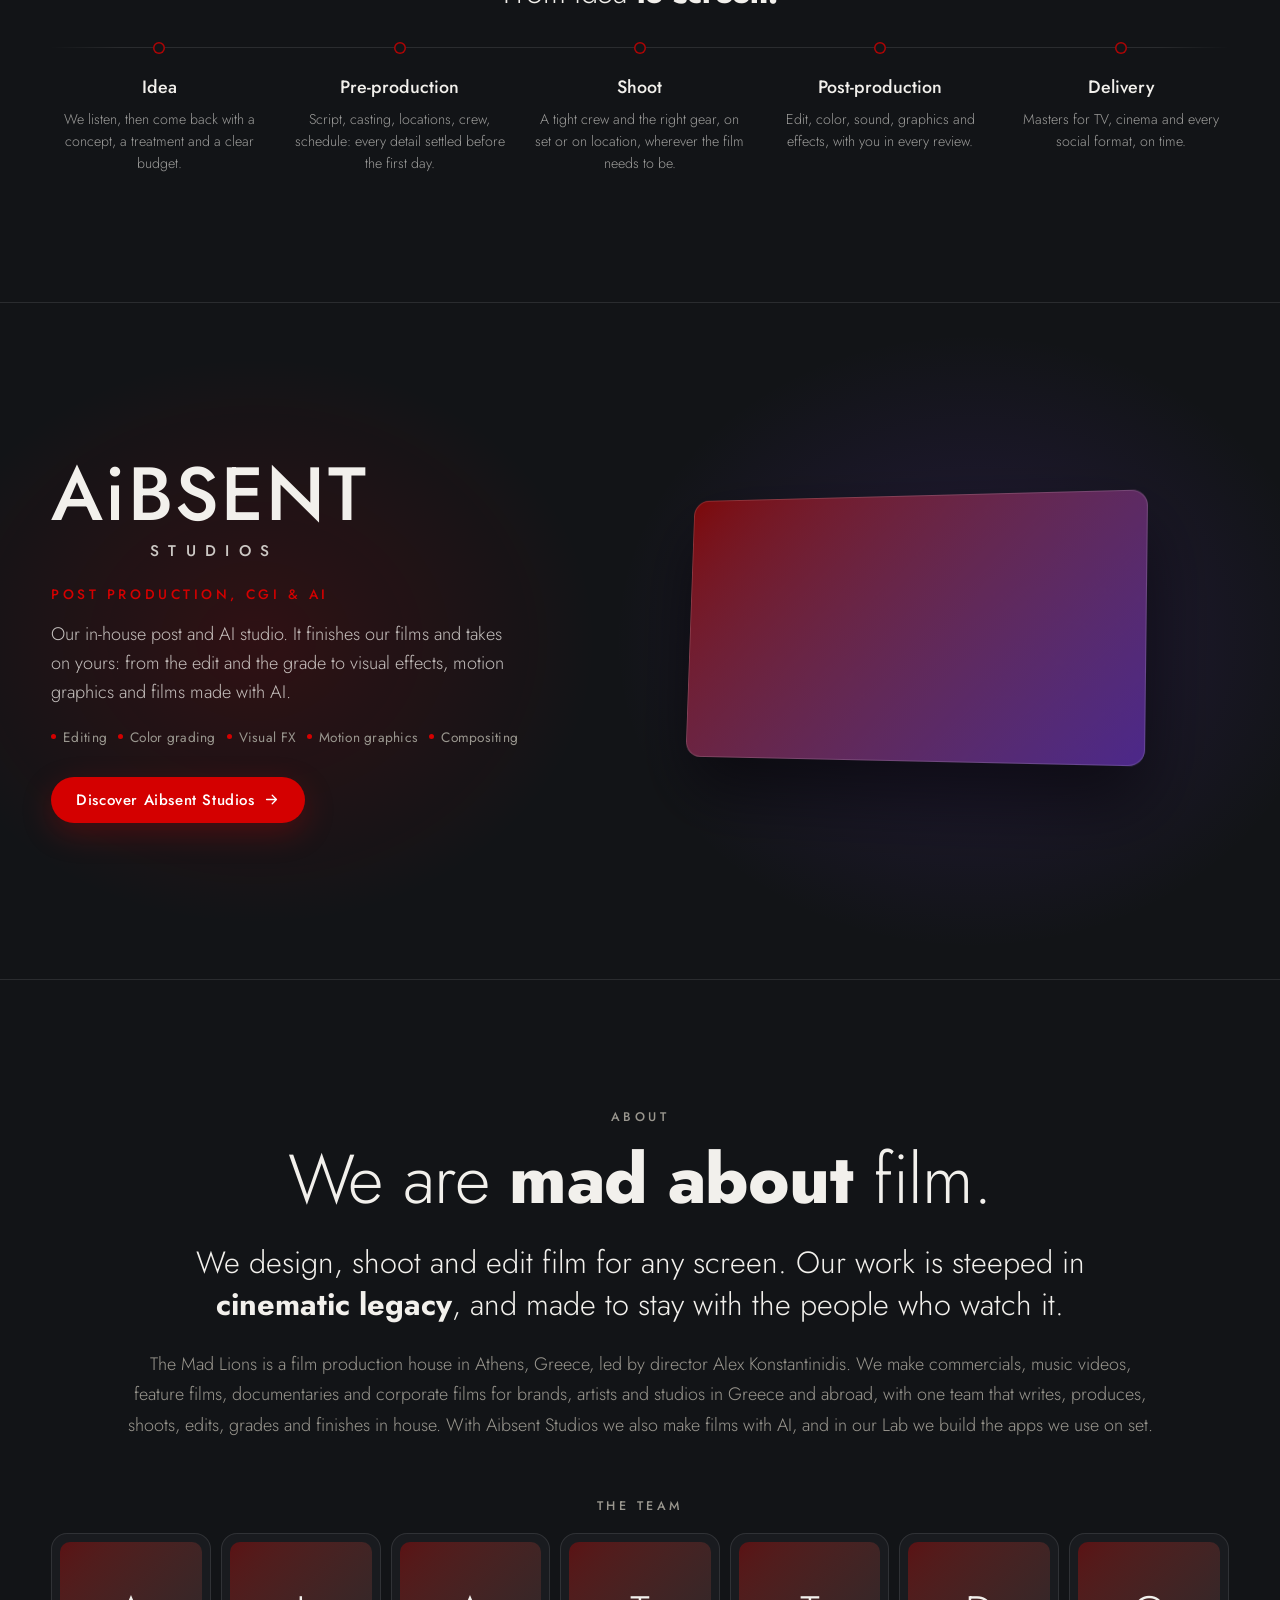
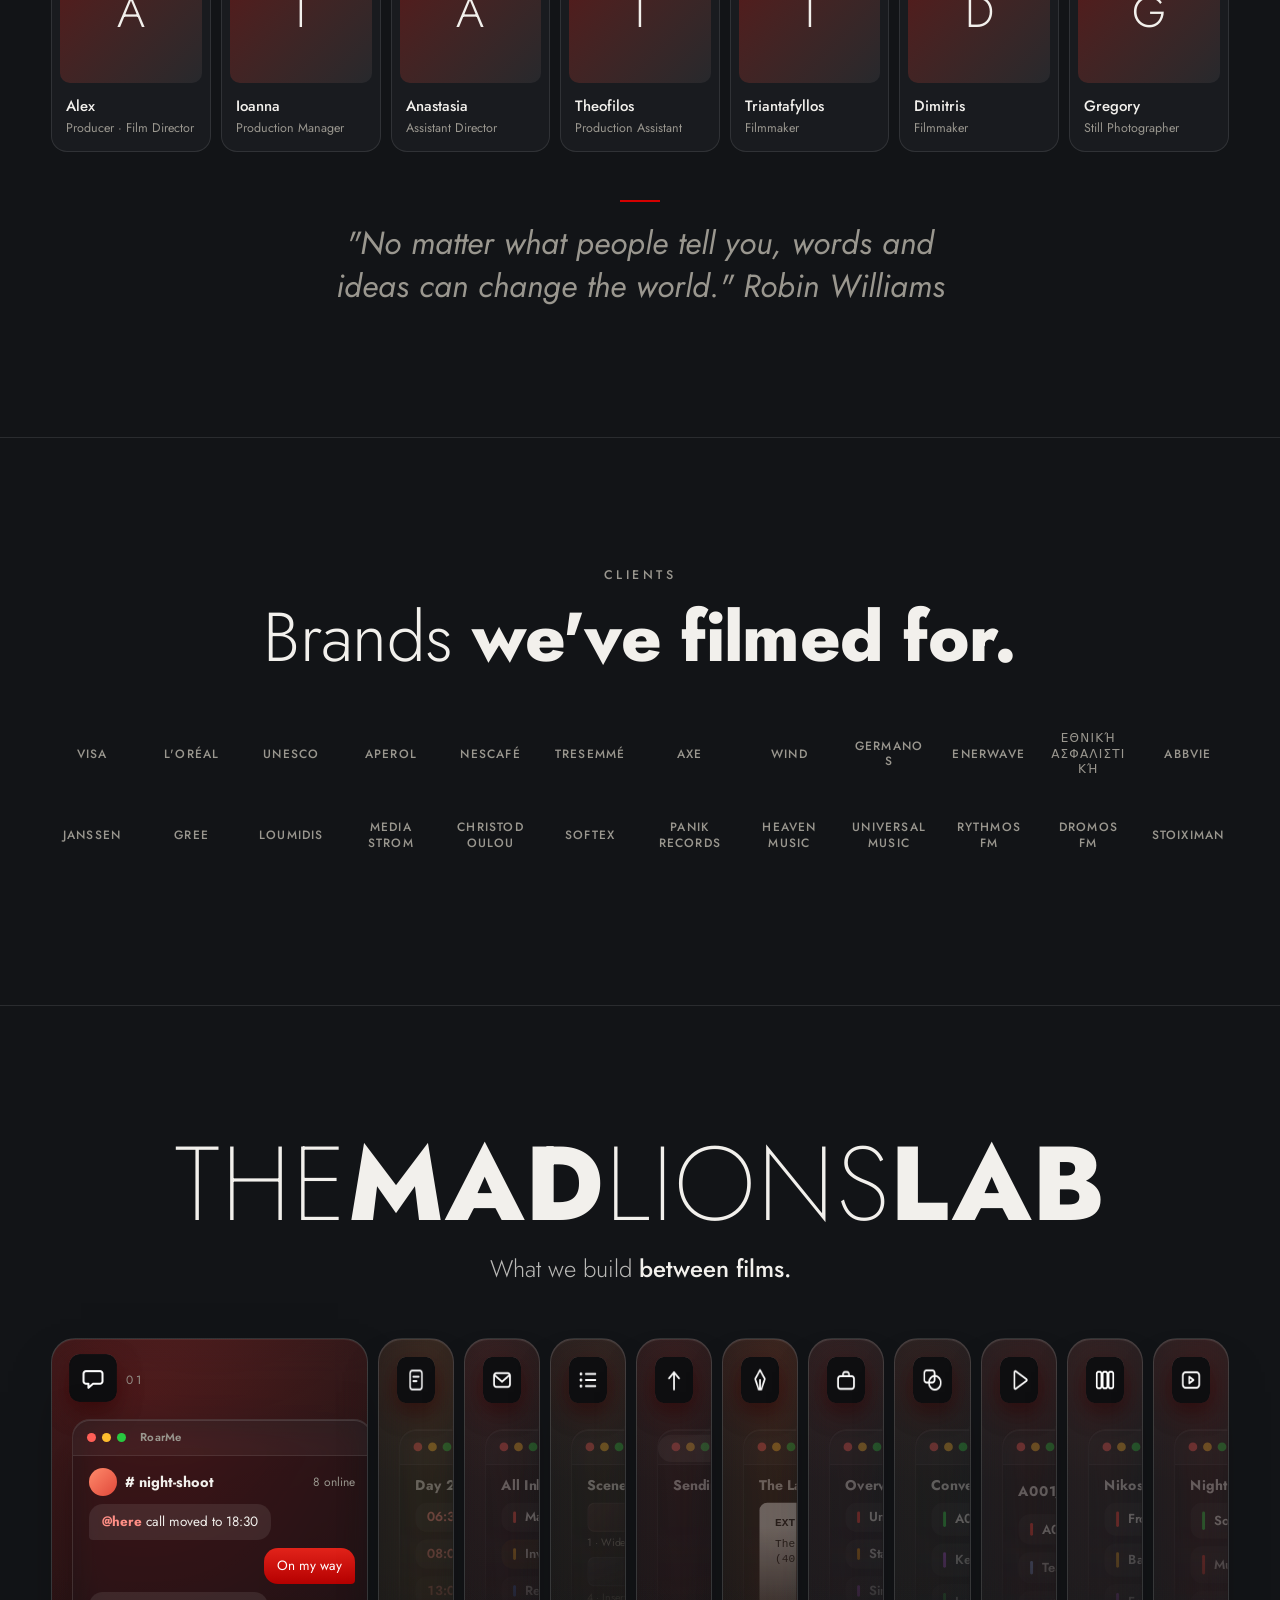
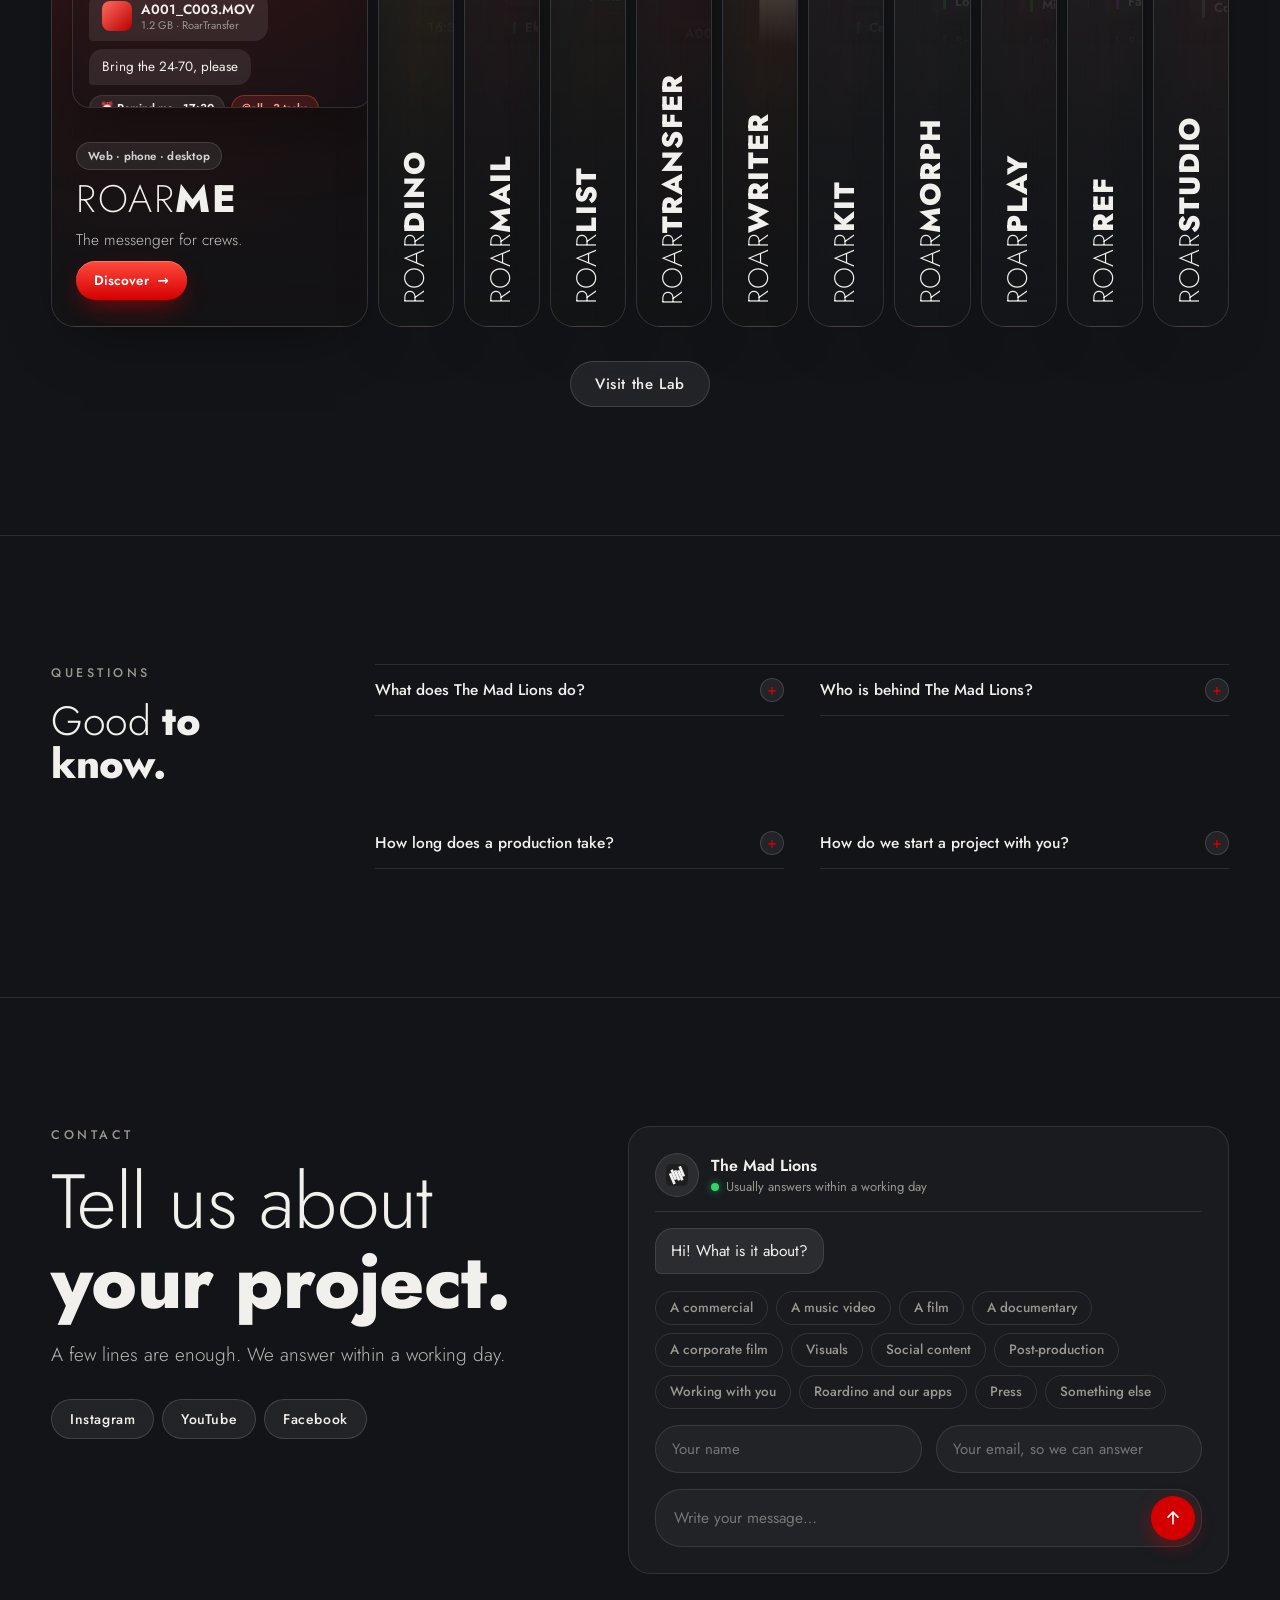
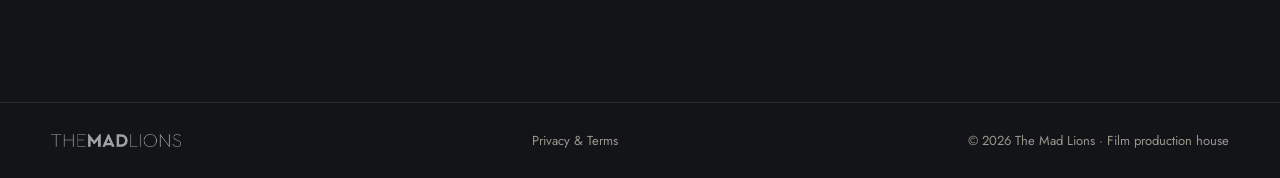
==== commit e73b6c6a: "RoarRef: Lightroom's settings, settings in named groups, 10 sheets a person Co-Authored-By: Claude F" ====
--- a/index.html
+++ b/index.html
@@ -932,7 +932,7 @@
       <a class="lab-x" href="lab/roarkit/" style="--g: radial-gradient(120% 80% at 30% 10%, #3a1416, #15171a)"><span class="top"><img class="ico" src="lab/icons/roarkit.png" alt="" width="46" height="46" loading="lazy" decoding="async"><span class="no">07</span></span><span class="ui" aria-hidden="true"><span class="win"><i></i><i></i><i></i><b>RoarKit</b></span><span class="h">Overview<small>18 tools</small></span><span class="f"><i style="background:#ff453a"></i><b>Uninstall apps · 3 leave files behind</b><small>2.4 GB</small></span><span class="f"><i style="background:#ff9f0a"></i><b>Startup items · 2 switched off</b><small>Switch</small></span><span class="f"><i style="background:#bf5af2"></i><b>Similar photos · 41 groups</b><small>412 MB</small></span><span class="f"><i style="background:#30b0c7"></i><b>Caches · 64.2 GB to clear</b><small>Clean up</small></span><span class="f"><i style="background:#34c759"></i><b>Card A001 · 3 copies checked</b><small>MHL</small></span><span class="chips"><span class="chip ok">Only to the Trash</span><span class="chip">In the menu bar</span></span></span><b aria-hidden="true" class="wm"><span>ROAR</span>KIT</b><span class="open"><span class="tag">Mac · Windows</span><b class="wm"><span>ROAR</span>KIT</b><span class="d" data-t="lab.tw">Eighteen tools for the computer and the shoot.</span><em data-t="lab.disc">Discover</em></span><i class="tick" aria-hidden="true"></i></a>
       <a class="lab-x" href="lab/roarmorph/" style="--g: radial-gradient(120% 80% at 30% 10%, #2b1a12, #15171a)"><span class="top"><img class="ico" src="lab/icons/roarmorph.png" alt="" width="46" height="46" loading="lazy" decoding="async"><span class="no">08</span></span><span class="ui" aria-hidden="true"><span class="win"><i></i><i></i><i></i><b>RoarMorph</b></span><span class="h">Converted<small>6 files · 24.3 GB → 1.2 GB</small></span><span class="f"><i style="background:#32d74b"></i><b>A001_C003.mov → H.265 · 8 Mb/s</b><small>−96%</small></span><span class="f"><i style="background:#bf5af2"></i><b>Key_Art.psd → 12 layers, PNG</b><small>✓</small></span><span class="f"><i style="background:#32d74b"></i><b>Loop.gif → MP4</b><small>−91%</small></span><span class="f"><i style="background:#ffb224"></i><b>Spot_30s_FINAL.mov</b><small>64%</small></span><span class="chips"><span class="chip">Target · 25 MB</span><span class="chip ok">Nothing uploaded</span></span></span><b aria-hidden="true" class="wm"><span>ROAR</span>MORPH</b><span class="open"><span class="tag">Mac · Windows</span><b class="wm"><span>ROAR</span>MORPH</b><span class="d" data-t="lab.rv">Every format, a smaller file.</span><em data-t="lab.disc">Discover</em></span><i class="tick" aria-hidden="true"></i></a>
       <a class="lab-x" href="lab/roarplay/" style="--g: radial-gradient(120% 80% at 70% 10%, #3a1010, #15171a)"><span class="top"><img class="ico" src="lab/icons/roarplay.png" alt="" width="46" height="46" loading="lazy" decoding="async"><span class="no">09</span></span><span class="ui" aria-hidden="true"><span class="win"><i></i><i></i><i></i><b>RoarPlay</b></span><span class="h">A001_C014_sunset.mov<small>ProRes 422 HQ · 01:00:05:18</small></span><span class="f"><i style="background:#ff453a"></i><b>A001_C014_sunset.mov · plays</b><small>ProRes</small></span><span class="f"><i style="background:#8fb4ff"></i><b>Teaser_cut.mkv · H.264 + AC3</b><small>MKV</small></span><span class="f"><i style="background:#32d74b"></i><b>Mix_v3_master.wav · 24-bit</b><small>WAV</small></span><span class="f"><i style="background:#ffb224"></i><b>B002_C003_interview.mxf · DNxHD</b><small>MXF</small></span><span class="chips"><span class="chip">J K L · frame by frame</span><span class="chip ok">Nothing uploaded</span></span></span><b aria-hidden="true" class="wm"><span>ROAR</span>PLAY</b><span class="open"><span class="tag">Mac · Windows</span><b class="wm"><span>ROAR</span>PLAY</b><span class="d" data-t="lab.rp">Plays every video and sound file.</span><em data-t="lab.disc">Discover</em></span><i class="tick" aria-hidden="true"></i></a>
-      <a class="lab-x" href="lab/roarref/" style="--g: radial-gradient(120% 80% at 30% 10%, #3f1a1a, #15171a)"><span class="top"><img class="ico" src="lab/roarref/icon.png" alt="" width="46" height="46" loading="lazy" decoding="async"><span class="no">10</span></span><span class="ui" aria-hidden="true"><span class="win"><i></i><i></i><i></i><b>RoarRef</b></span><span class="h">Nikos · character sheet<small>16:9 · 3 windows</small></span><span class="f"><i style="background:#ff453a"></i><b>Front · drag to frame</b><small>100%</small></span><span class="f"><i style="background:#ffb224"></i><b>Back · mirrored</b><small>Fill</small></span><span class="f"><i style="background:#bf5af2"></i><b>Face · zoom</b><small>140%</small></span><span class="f"><i style="background:#32d74b"></i><b>Export · PNG</b><small>8K</small></span><span class="chips"><span class="chip">9 layouts · 2 to 8 windows</span><span class="chip ok">5 sheets free</span></span></span><b aria-hidden="true" class="wm"><span>ROAR</span>REF</b><span class="open"><span class="tag">Web · free · beta</span><b class="wm"><span>ROAR</span>REF</b><span class="d" data-t="lab.rf">The character sheet for AI.</span><em data-t="lab.disc">Discover</em></span><i class="tick" aria-hidden="true"></i></a>
+      <a class="lab-x" href="lab/roarref/" style="--g: radial-gradient(120% 80% at 30% 10%, #3f1a1a, #15171a)"><span class="top"><img class="ico" src="lab/roarref/icon.png" alt="" width="46" height="46" loading="lazy" decoding="async"><span class="no">10</span></span><span class="ui" aria-hidden="true"><span class="win"><i></i><i></i><i></i><b>RoarRef</b></span><span class="h">Nikos · character sheet<small>16:9 · 3 windows</small></span><span class="f"><i style="background:#ff453a"></i><b>Front · drag to frame</b><small>100%</small></span><span class="f"><i style="background:#ffb224"></i><b>Back · mirrored</b><small>Fill</small></span><span class="f"><i style="background:#bf5af2"></i><b>Face · zoom</b><small>140%</small></span><span class="f"><i style="background:#32d74b"></i><b>Export · PNG</b><small>8K</small></span><span class="chips"><span class="chip">9 layouts · 2 to 8 windows</span><span class="chip ok">10 sheets free</span></span></span><b aria-hidden="true" class="wm"><span>ROAR</span>REF</b><span class="open"><span class="tag">Web · free · beta</span><b class="wm"><span>ROAR</span>REF</b><span class="d" data-t="lab.rf">The character sheet for AI.</span><em data-t="lab.disc">Discover</em></span><i class="tick" aria-hidden="true"></i></a>
       <a class="lab-x" href="lab/roarstudio/" style="--g: radial-gradient(120% 80% at 70% 10%, #4a1010, #15171a)"><span class="top"><img class="ico" src="lab/icons/roarstudio.png" alt="" width="46" height="46" loading="lazy" decoding="async"><span class="no">11</span></span><span class="ui" aria-hidden="true"><span class="win"><i></i><i></i><i></i><b>RoarTransfer Studio</b></span><span class="h">Night Shoot · Finals<small>v4 approved</small></span><span class="f"><i style="background:#32d74b"></i><b>Song_master_v4.wav · −14 LUFS</b><small>Approved</small></span><span class="f"><i style="background:#ff453a"></i><b>Music video · note at 01:12</b><small>2 notes</small></span><span class="f"><i style="background:#8fb4ff"></i><b>Cover.jpg · credits · lyrics</b><small>Final</small></span><span class="chips"><span class="chip">🔗 Finals link · your studio’s name</span><span class="chip ok">Download all · zip</span></span></span><b aria-hidden="true" class="wm"><span>ROAR</span>STUDIO</b><span class="open"><span class="tag">Web · review · beta</span><b class="wm" style="font-size:clamp(22px, 1.9vw, 30px)"><span>ROAR</span>TRANSFER<br><span>STUDIO</span></b><span class="d" data-t="lab.rs">Review and delivery, in one link.</span><em data-t="lab.disc">Discover</em></span><i class="tick" aria-hidden="true"></i></a>
     </div>
     <div class="more"><a class="pill" href="lab/" data-t="lab.go">Visit the Lab</a></div>
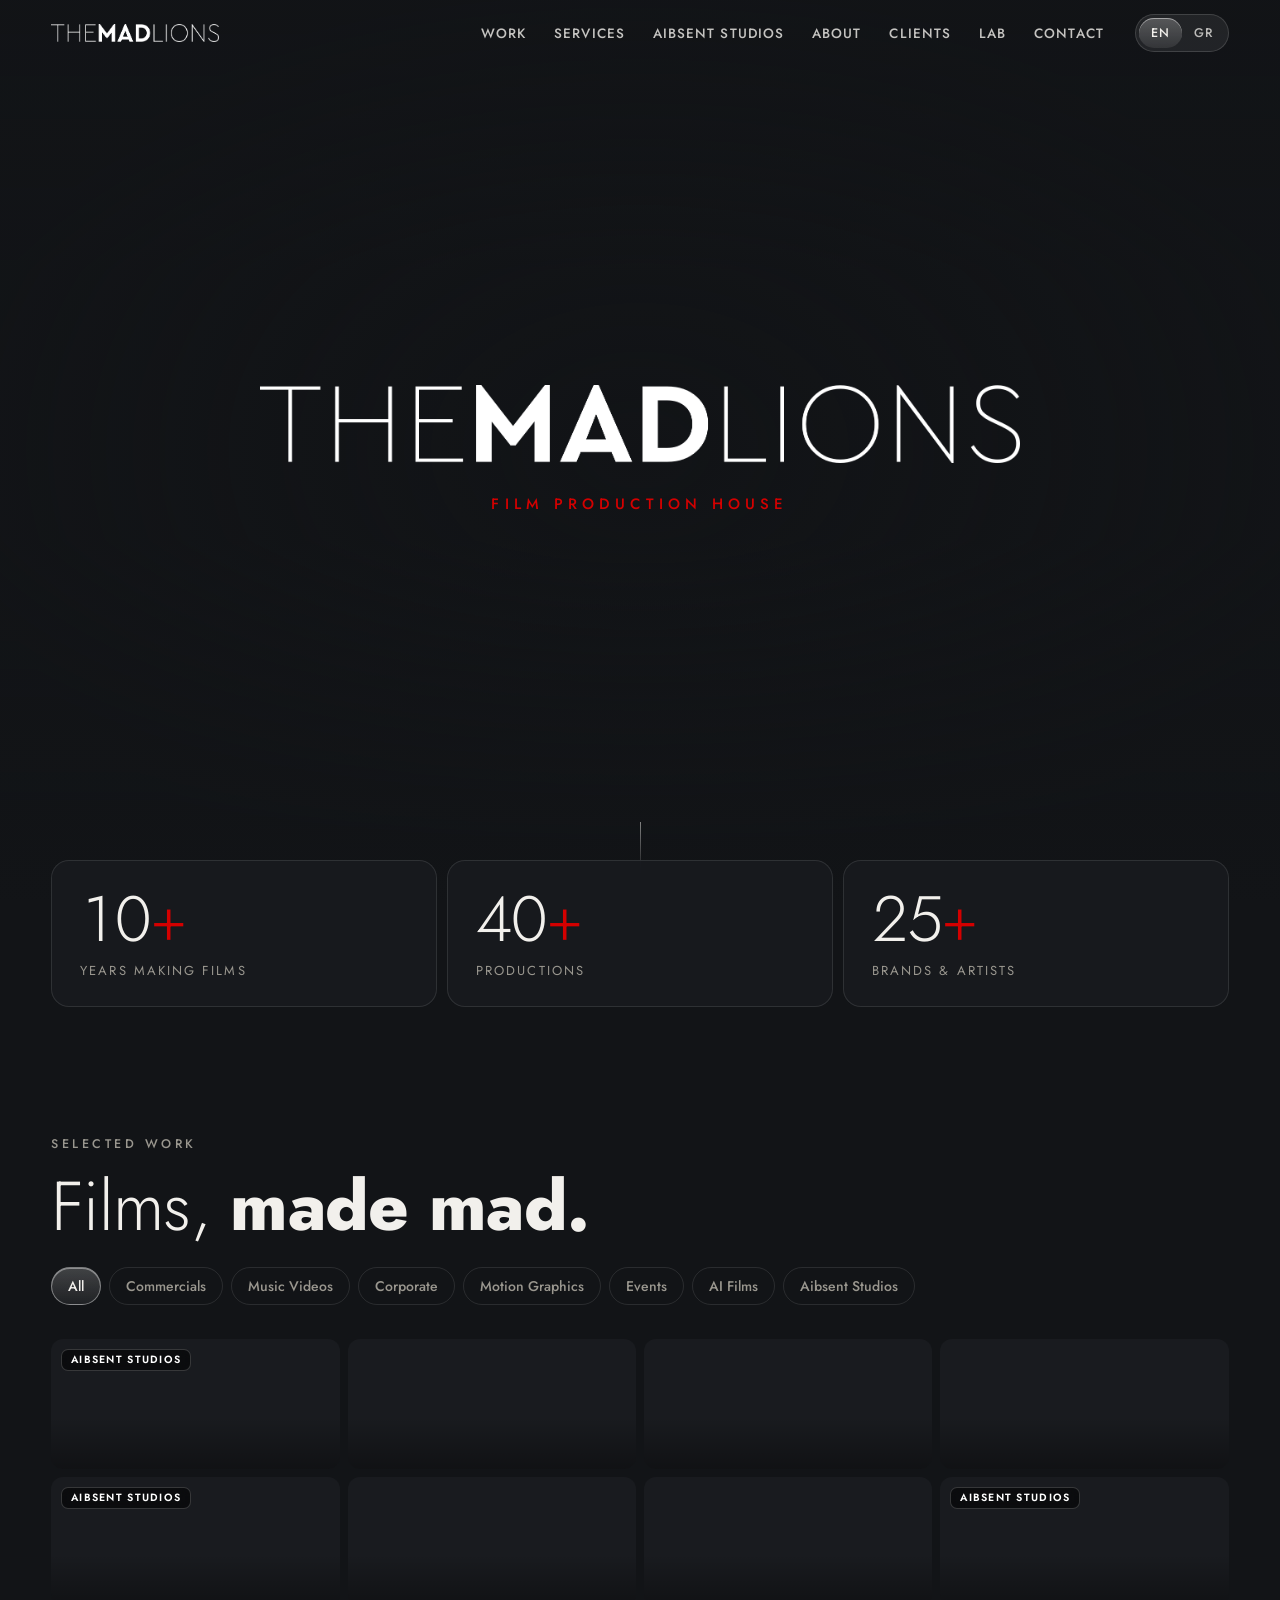
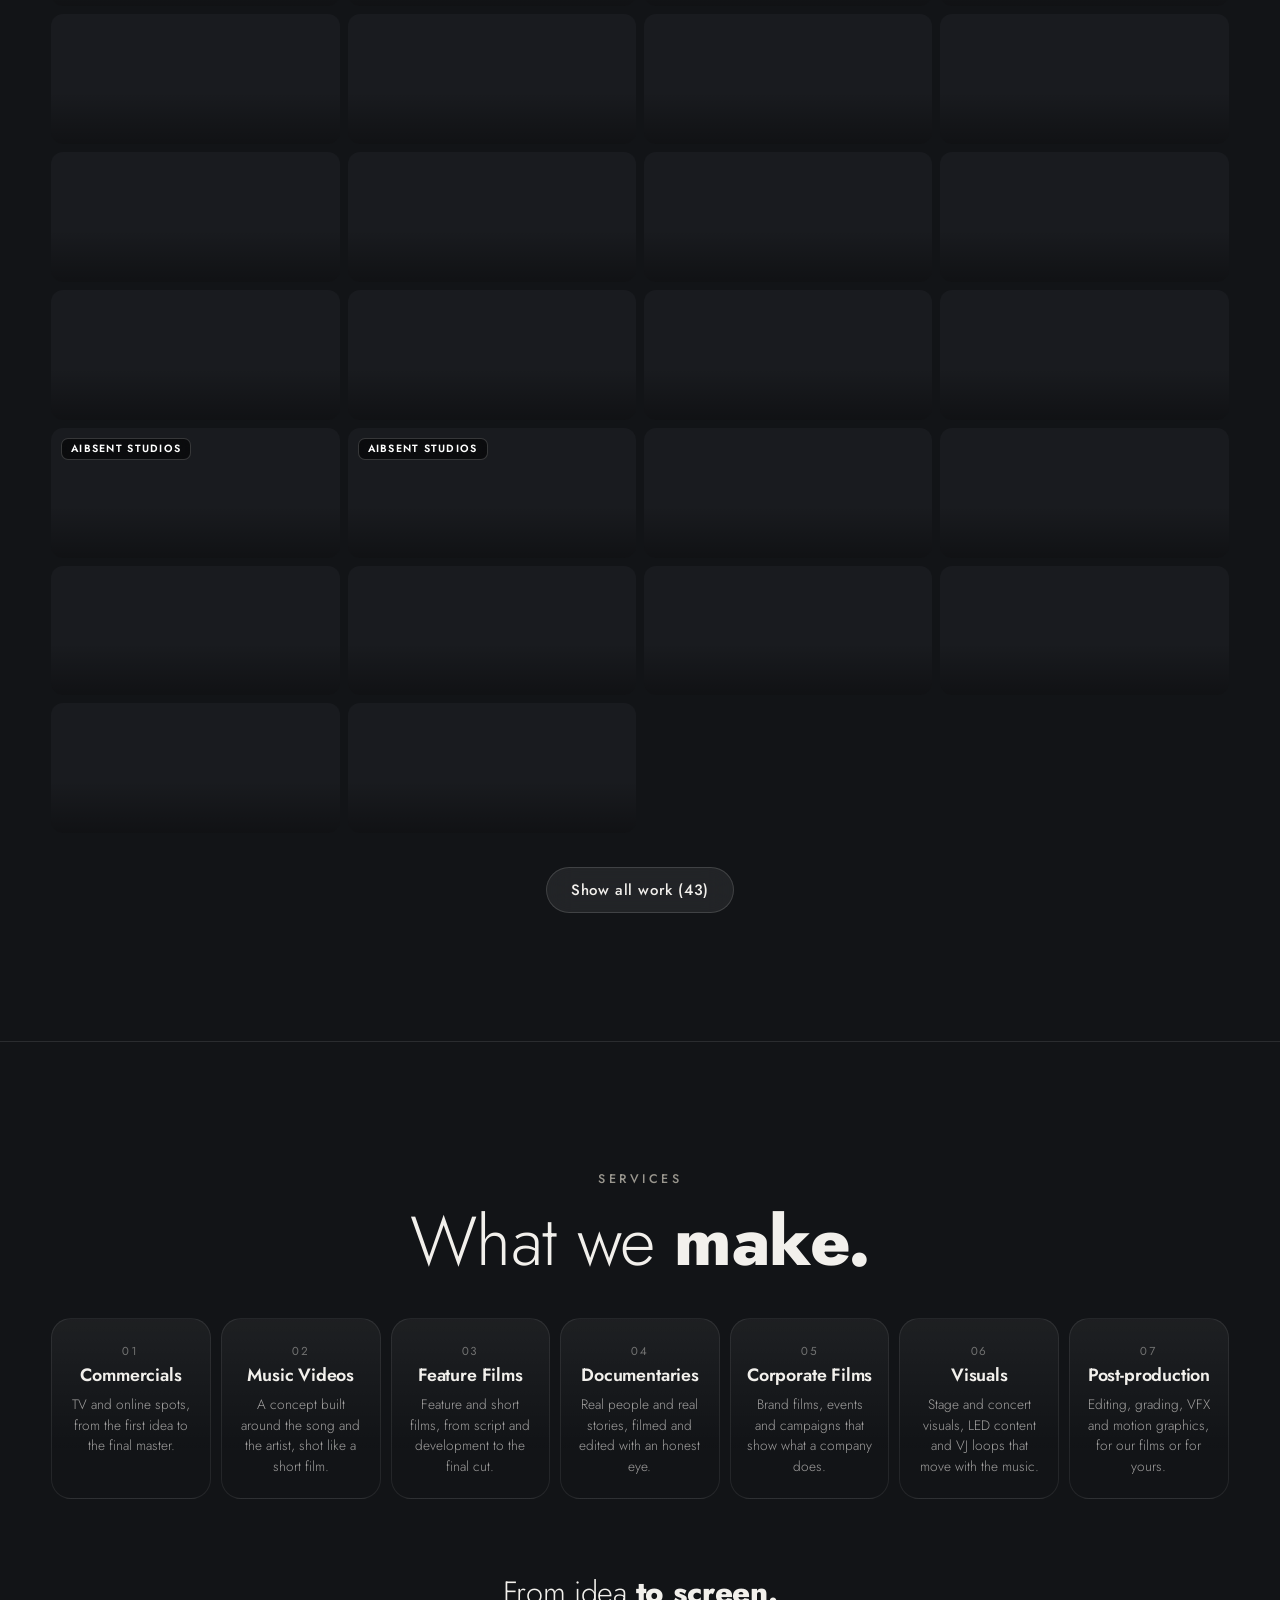
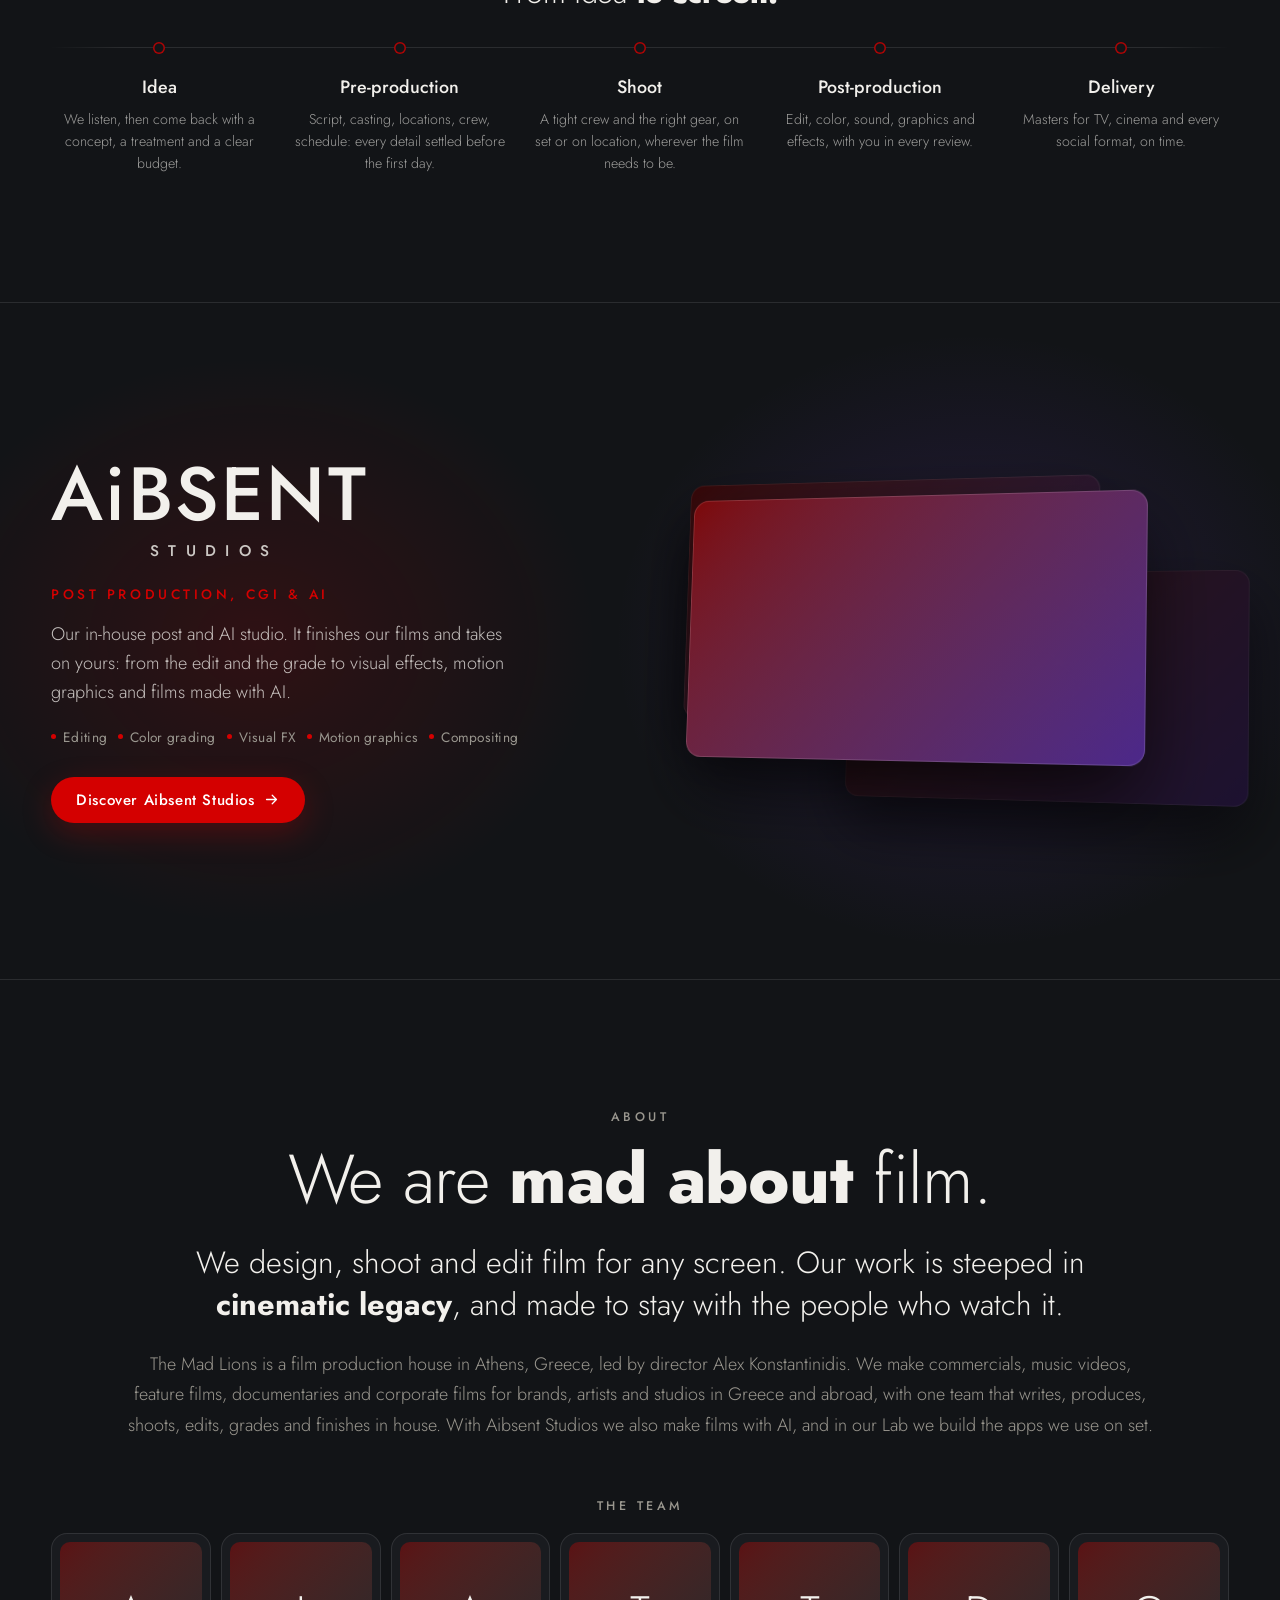
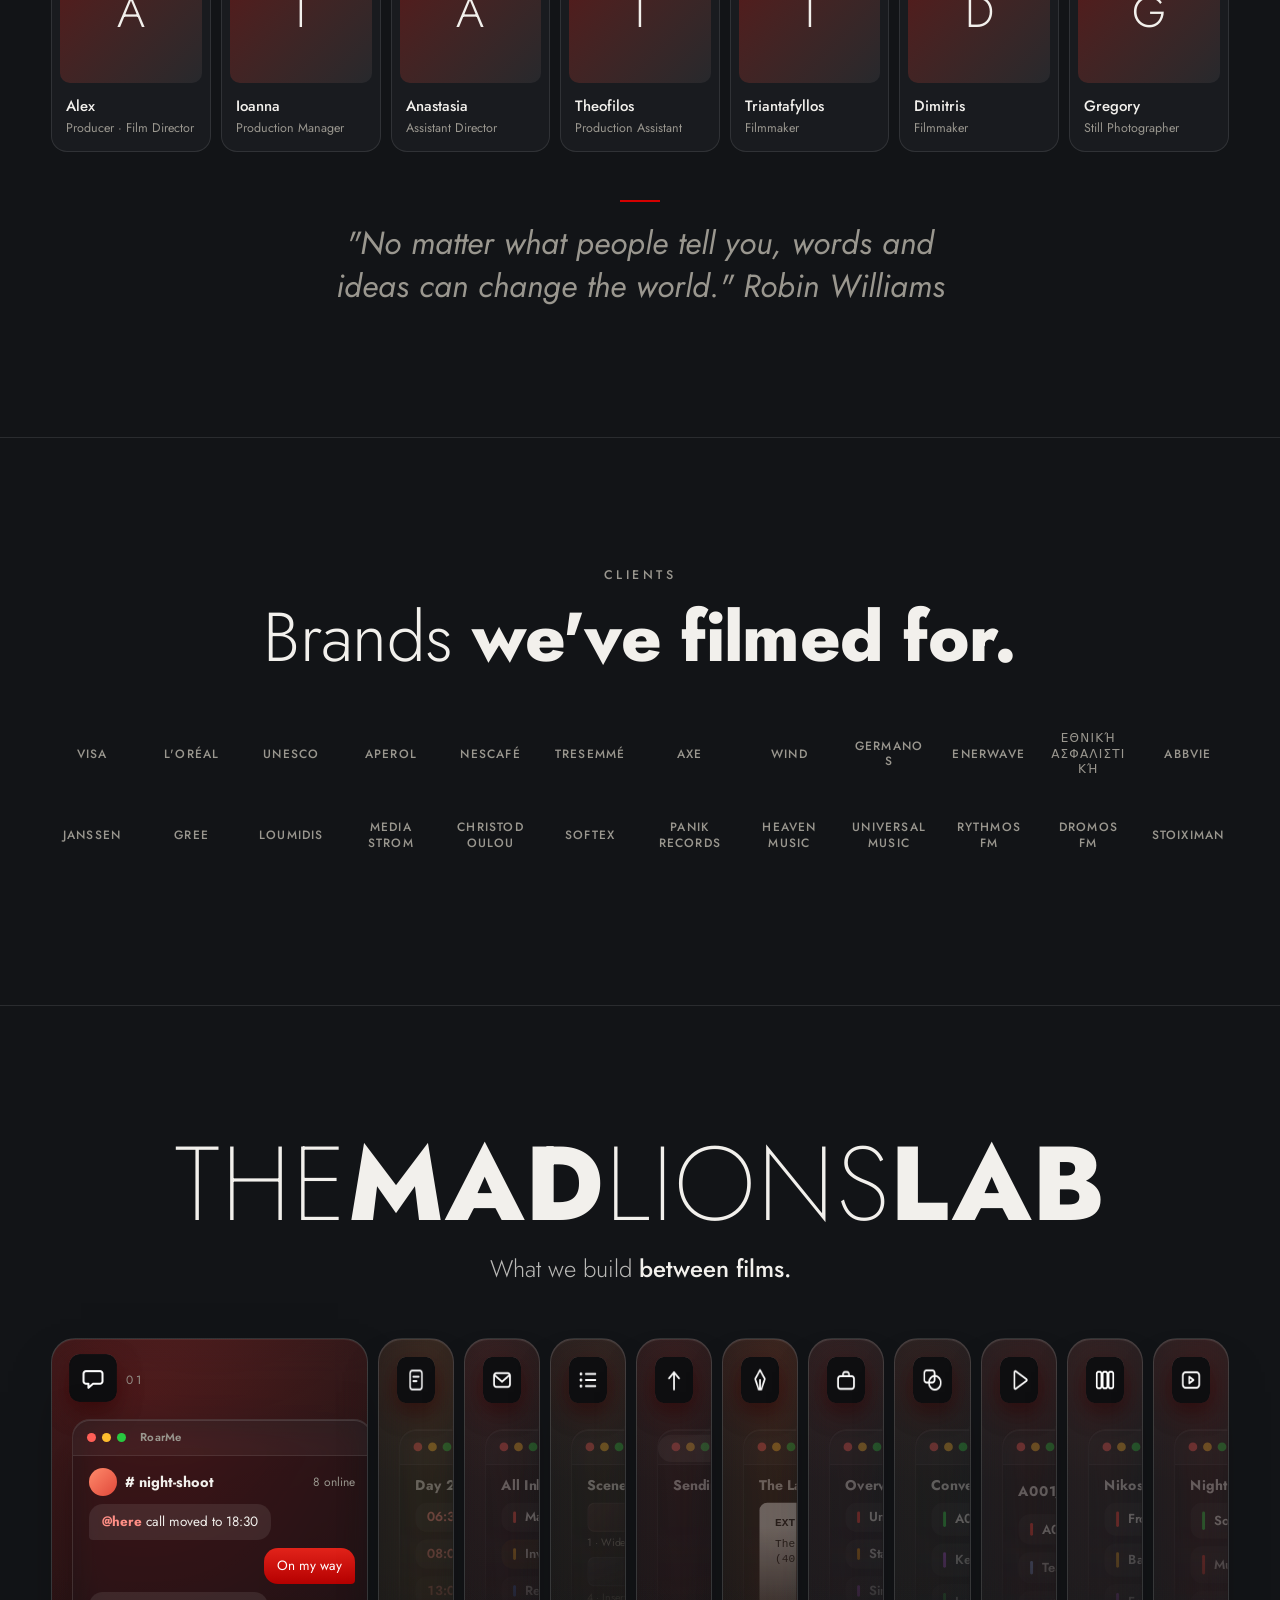
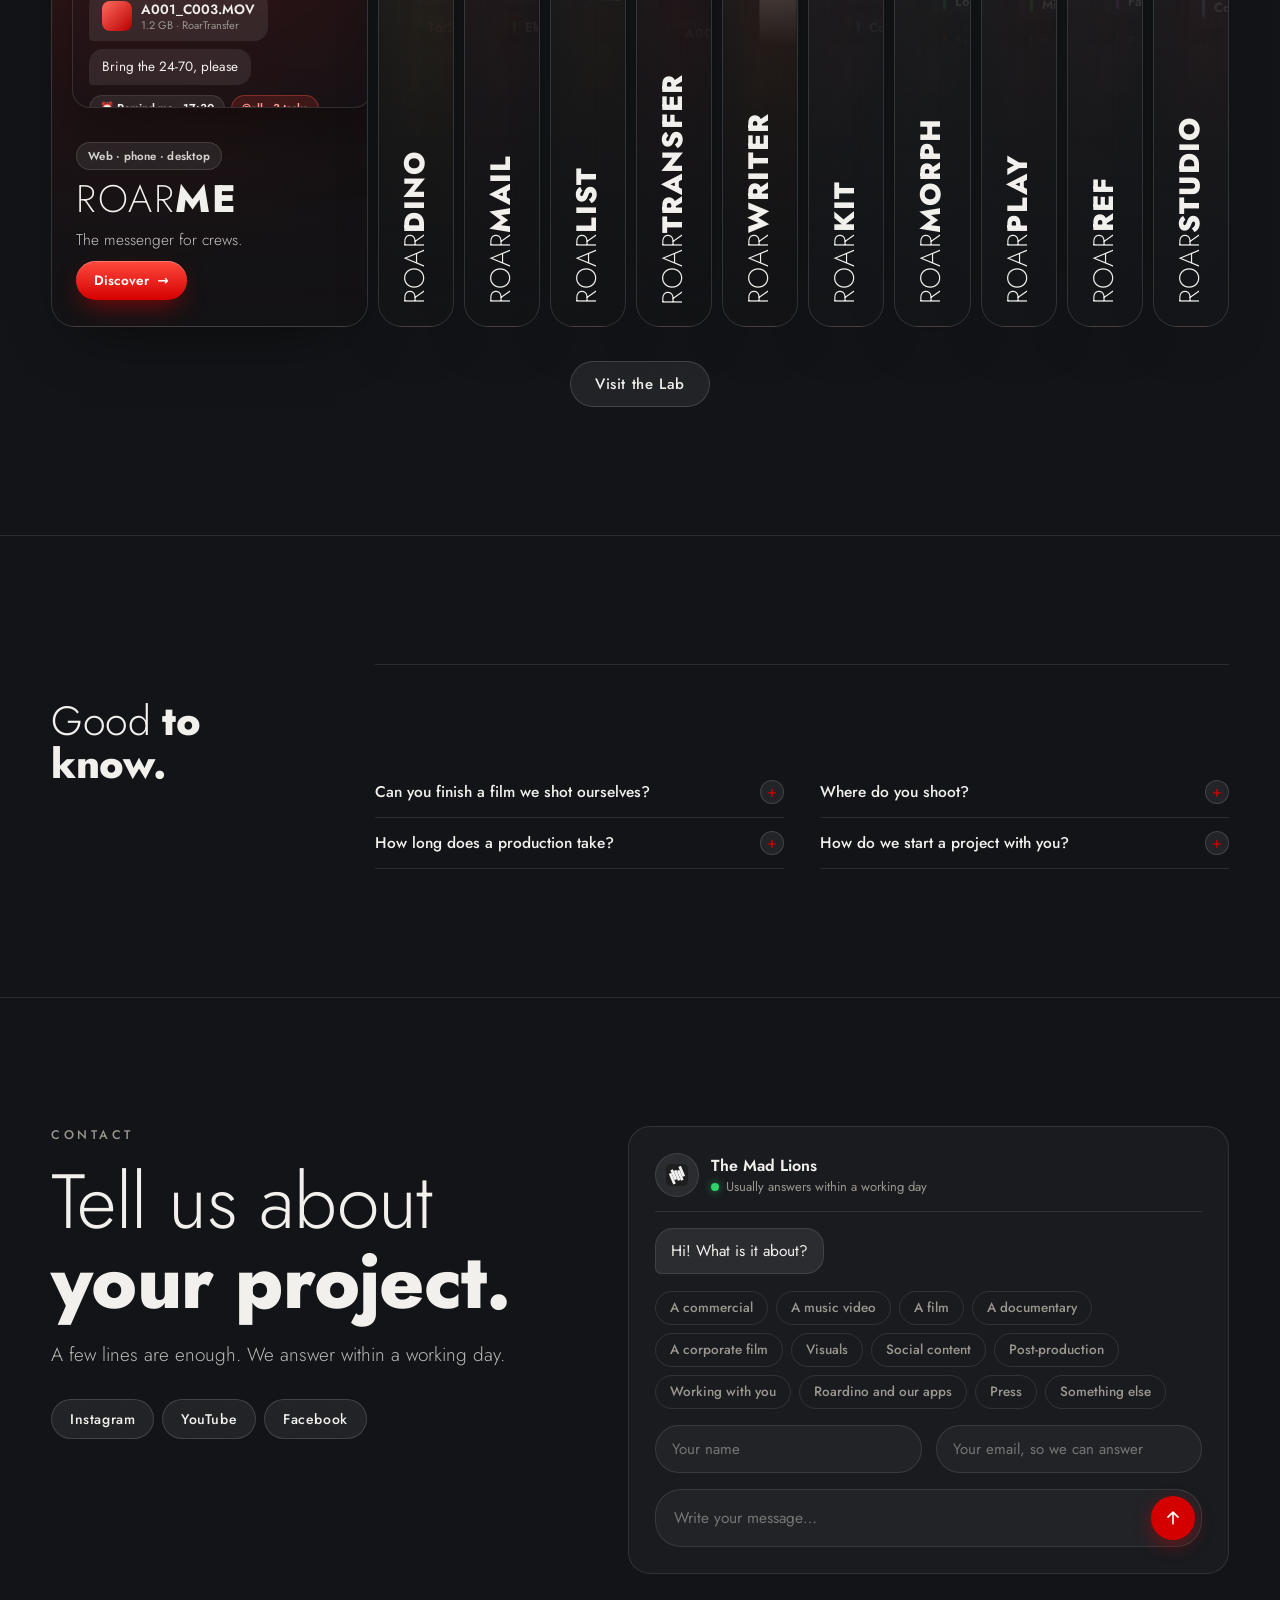
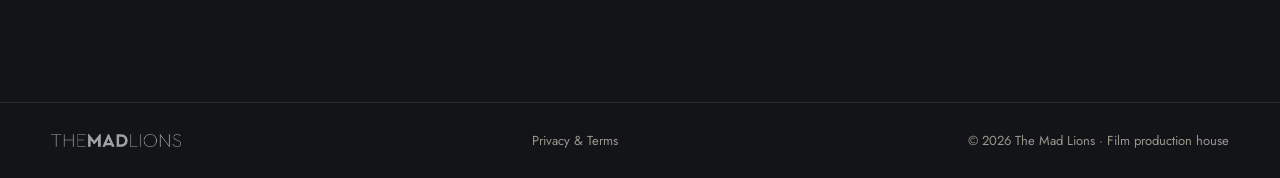
==== commit 8bb6b62e: "RoarMe's page is now roarme.app; the old page sends people there Co-Authored-By: Claude Opus 5.5 <no" ====
--- a/index.html
+++ b/index.html
@@ -923,7 +923,7 @@
     <h2 class="lab-big reveal">THE<b>MAD</b>LIONS<b>LAB</b></h2>
     <p class="lab-sub reveal" data-t="lab.title" data-html>What we build <b>between films.</b></p>
     <div class="lab-list reveal">
-      <a class="lab-x on" href="roarme/" style="--g: radial-gradient(120% 80% at 30% 10%, #7a1010, #160606)"><span class="top"><img class="ico" src="lab/icons/roarme.png" alt="" width="46" height="46" loading="lazy" decoding="async"><span class="no">01</span></span><span class="ui" aria-hidden="true"><span class="win"><i></i><i></i><i></i><b>RoarMe</b></span><span class="h"><i class="av"></i># night-shoot<small>8 online</small></span><span class="b"><u>@here</u> call moved to 18:30</span><span class="b me">On my way</span><span class="b file"><i></i>A001_C003.MOV<small>1.2 GB · RoarTransfer</small></span><span class="b">Bring the 24-70, please</span><span class="chips"><span class="chip">⏰ Remind me · 17:30</span><span class="chip red">@all · 3 tasks</span></span></span><b aria-hidden="true" class="wm"><span>ROAR</span>ME</b><span class="open"><span class="tag">Web · phone · desktop</span><b class="wm"><span>ROAR</span>ME</b><span class="d" data-t="lab.rm">The messenger for crews.</span><em data-t="lab.disc">Discover</em></span><i class="tick" aria-hidden="true"></i></a>
+      <a class="lab-x on" href="https://roarme.app/" style="--g: radial-gradient(120% 80% at 30% 10%, #7a1010, #160606)"><span class="top"><img class="ico" src="lab/icons/roarme.png" alt="" width="46" height="46" loading="lazy" decoding="async"><span class="no">01</span></span><span class="ui" aria-hidden="true"><span class="win"><i></i><i></i><i></i><b>RoarMe</b></span><span class="h"><i class="av"></i># night-shoot<small>8 online</small></span><span class="b"><u>@here</u> call moved to 18:30</span><span class="b me">On my way</span><span class="b file"><i></i>A001_C003.MOV<small>1.2 GB · RoarTransfer</small></span><span class="b">Bring the 24-70, please</span><span class="chips"><span class="chip">⏰ Remind me · 17:30</span><span class="chip red">@all · 3 tasks</span></span></span><b aria-hidden="true" class="wm"><span>ROAR</span>ME</b><span class="open"><span class="tag">Web · phone · desktop</span><b class="wm"><span>ROAR</span>ME</b><span class="d" data-t="lab.rm">The messenger for crews.</span><em data-t="lab.disc">Discover</em></span><i class="tick" aria-hidden="true"></i></a>
       <a class="lab-x" href="lab/roardino/" style="--g: radial-gradient(120% 80% at 70% 10%, #5a3a12, #140d06)"><span class="top"><img class="ico" src="lab/icons/roardino.png" alt="" width="46" height="46" loading="lazy" decoding="async"><span class="no">02</span></span><span class="ui" aria-hidden="true"><span class="win"><i></i><i></i><i></i><b>Roardino</b></span><span class="h">Day 2 · Railway station<small>Fri 23 Oct</small></span><span class="f"><span class="t">06:30</span><b>Crew call</b><small>Platform 1</small></span><span class="f"><span class="t">08:00</span><b>First shot</b><small>Sc. 12</small></span><span class="f"><span class="t">13:00</span><b>Lunch</b><small>45 min</small></span><span class="f"><span class="t">16:30</span><b>Night set-up</b><small>Sc. 14</small></span><span class="f"><span class="t">23:00</span><b>Wrap</b><small>Railway station</small></span><span class="chips"><span class="chip">📍 Open in Maps · 12 min</span><span class="chip">☀ Sunset 19:12 · 18°C</span></span></span><b aria-hidden="true" class="wm"><span>ROAR</span>DINO</b><span class="open"><span class="tag">Web · one link</span><b class="wm"><span>ROAR</span>DINO</b><span class="d" data-t="lab.rd">The call sheet, in one link.</span><em data-t="lab.disc">Discover</em></span><i class="tick" aria-hidden="true"></i></a>
       <a class="lab-x" href="lab/roarmail/" style="--g: radial-gradient(120% 80% at 30% 10%, #4a1414, #0e0606)"><span class="top"><img class="ico" src="lab/icons/roarmail.png" alt="" width="46" height="46" loading="lazy" decoding="async"><span class="no">03</span></span><span class="ui" aria-hidden="true"><span class="win"><i></i><i></i><i></i><b>RoarMail</b></span><span class="h">All Inboxes<small>12 unread</small></span><span class="f"><i style="background:#ff5a4f"></i><b>Maria P. · Night Shoot schedule</b><small>19:46</small></span><span class="f inv"><i style="background:#ffb224"></i><b>Invite · Tech scout, Fri 10:00</b><small class="yes">Accept</small></span><span class="f"><i style="background:#3b82f6"></i><b>Rental House · lens order</b><small>18:12</small></span><span class="f"><i style="background:#2fd36b"></i><b>Elena · colour grade notes</b><small>Sun</small></span><span class="chips"><span class="chip">Rule · Rental House → Gear</span><span class="chip ok">3 trackers blocked</span></span></span><b aria-hidden="true" class="wm"><span>ROAR</span>MAIL</b><span class="open"><span class="tag">Mac · Windows</span><b class="wm"><span>ROAR</span>MAIL</b><span class="d" data-t="lab.ml">Every mailbox, one private inbox.</span><em data-t="lab.disc">Discover</em></span><i class="tick" aria-hidden="true"></i></a>
       <a class="lab-x" href="lab/roarlist/" style="--g: radial-gradient(120% 80% at 70% 10%, #3a2412, #0f0905)"><span class="top"><img class="ico" src="lab/icons/roarlist.png" alt="" width="46" height="46" loading="lazy" decoding="async"><span class="no">04</span></span><span class="ui" aria-hidden="true"><span class="win"><i></i><i></i><i></i><b>RoarList</b></span><span class="h">Scene 12 · Platform<small>9 shots</small></span><span class="fr"><span><i></i>1 · Wide</span><span><i></i>2 · Medium</span><span><i></i>3 · Close-up</span><span><i></i>4 · Insert</span><span><i></i>5 · OTS</span><span><i></i>6 · Wide</span><span><i></i>7 · Two shot</span><span><i></i>8 · Close-up</span><span><i></i>9 · Wide</span></span><span class="chips"><span class="chip">⌘K · find anything</span><span class="chip red">PDF storyboard</span></span></span><b aria-hidden="true" class="wm"><span>ROAR</span>LIST</b><span class="open"><span class="tag">Web · Mac · Windows</span><b class="wm"><span>ROAR</span>LIST</b><span class="d" data-t="lab.rl">The shot list, frame by frame.</span><em data-t="lab.disc">Discover</em></span><i class="tick" aria-hidden="true"></i></a>
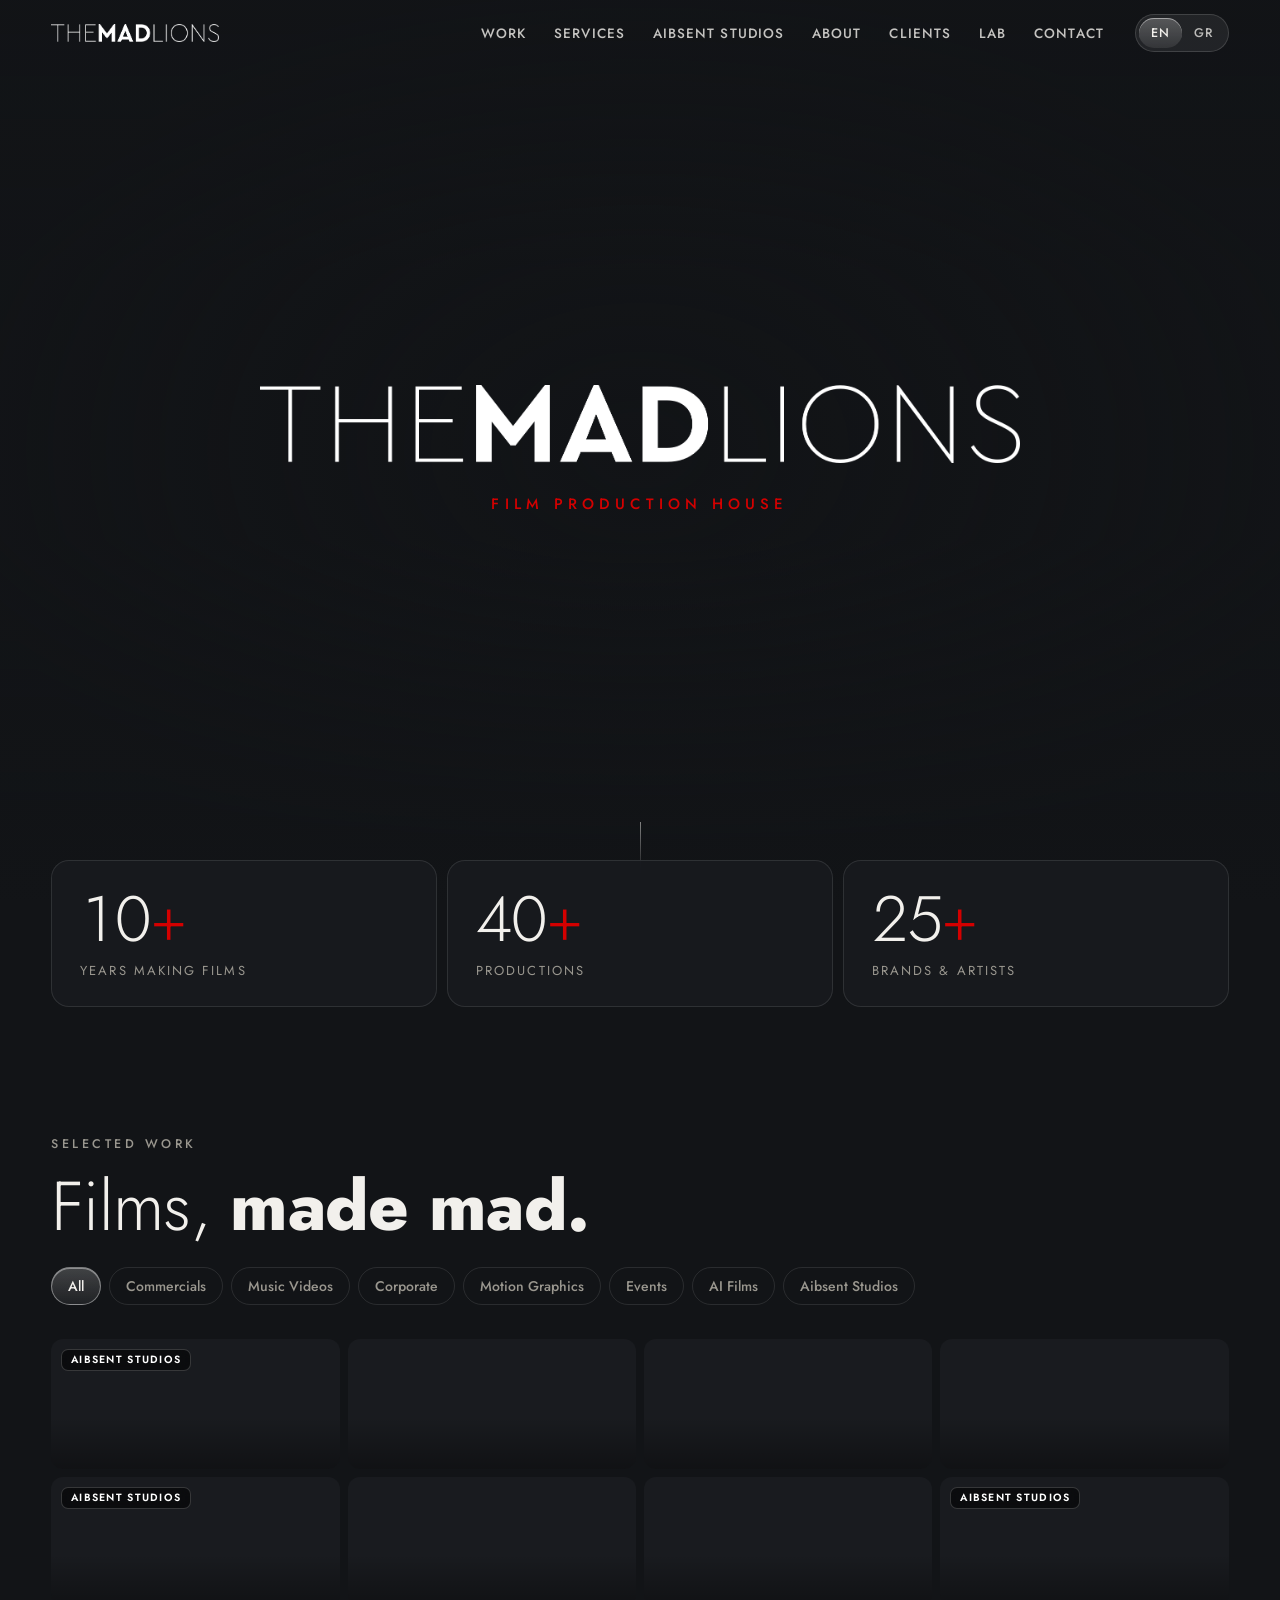
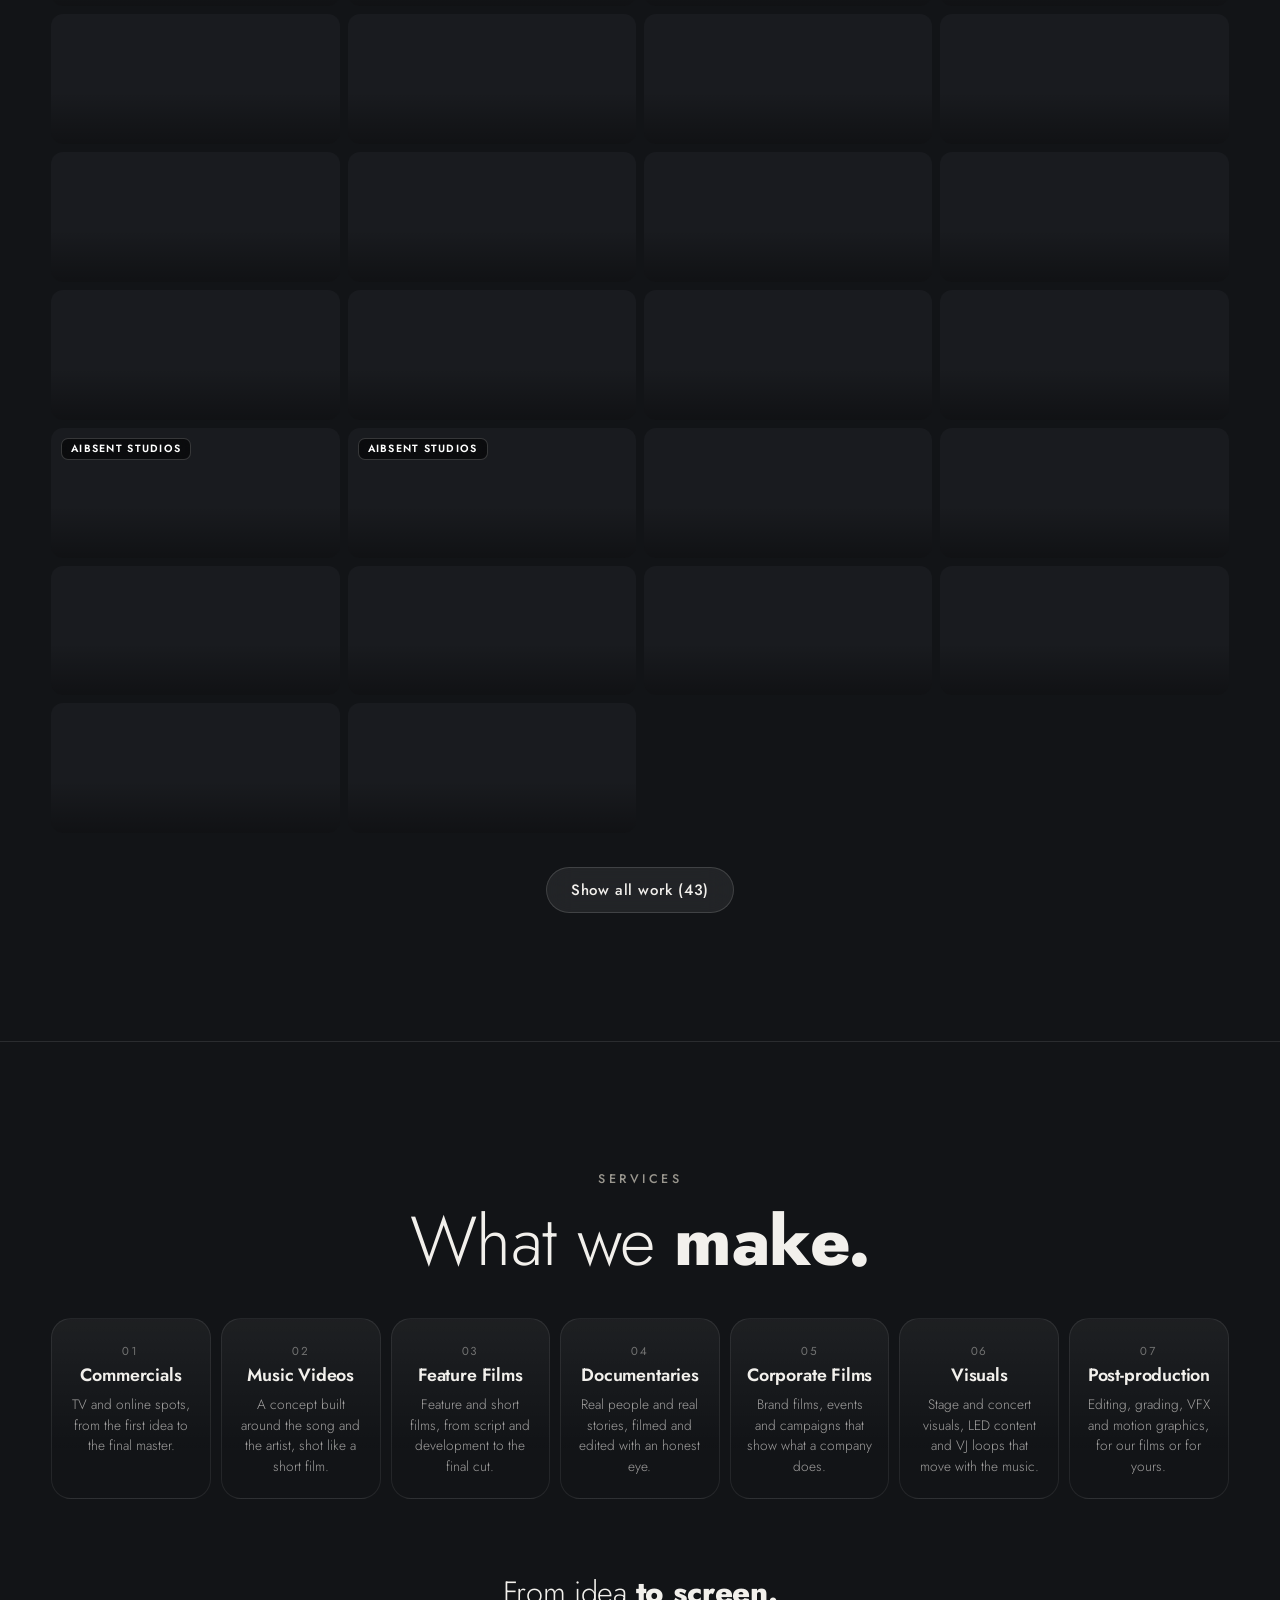
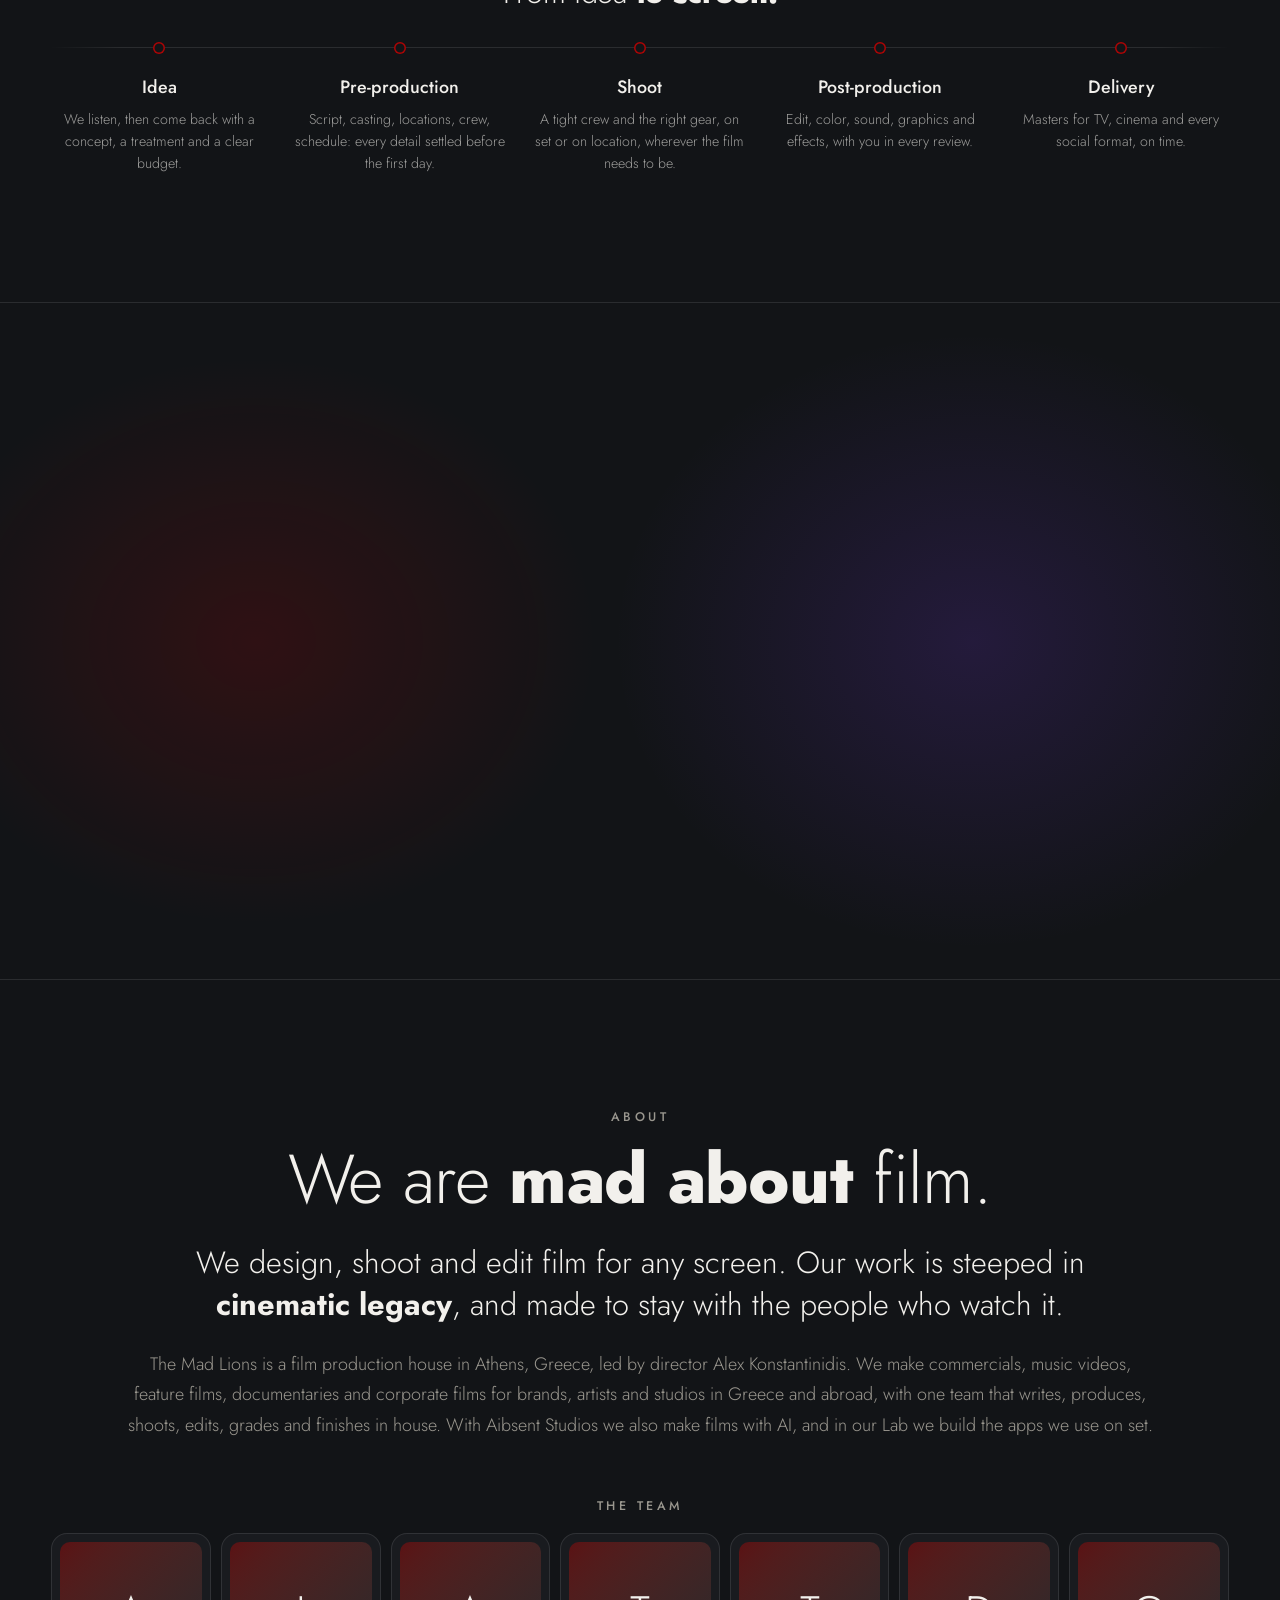
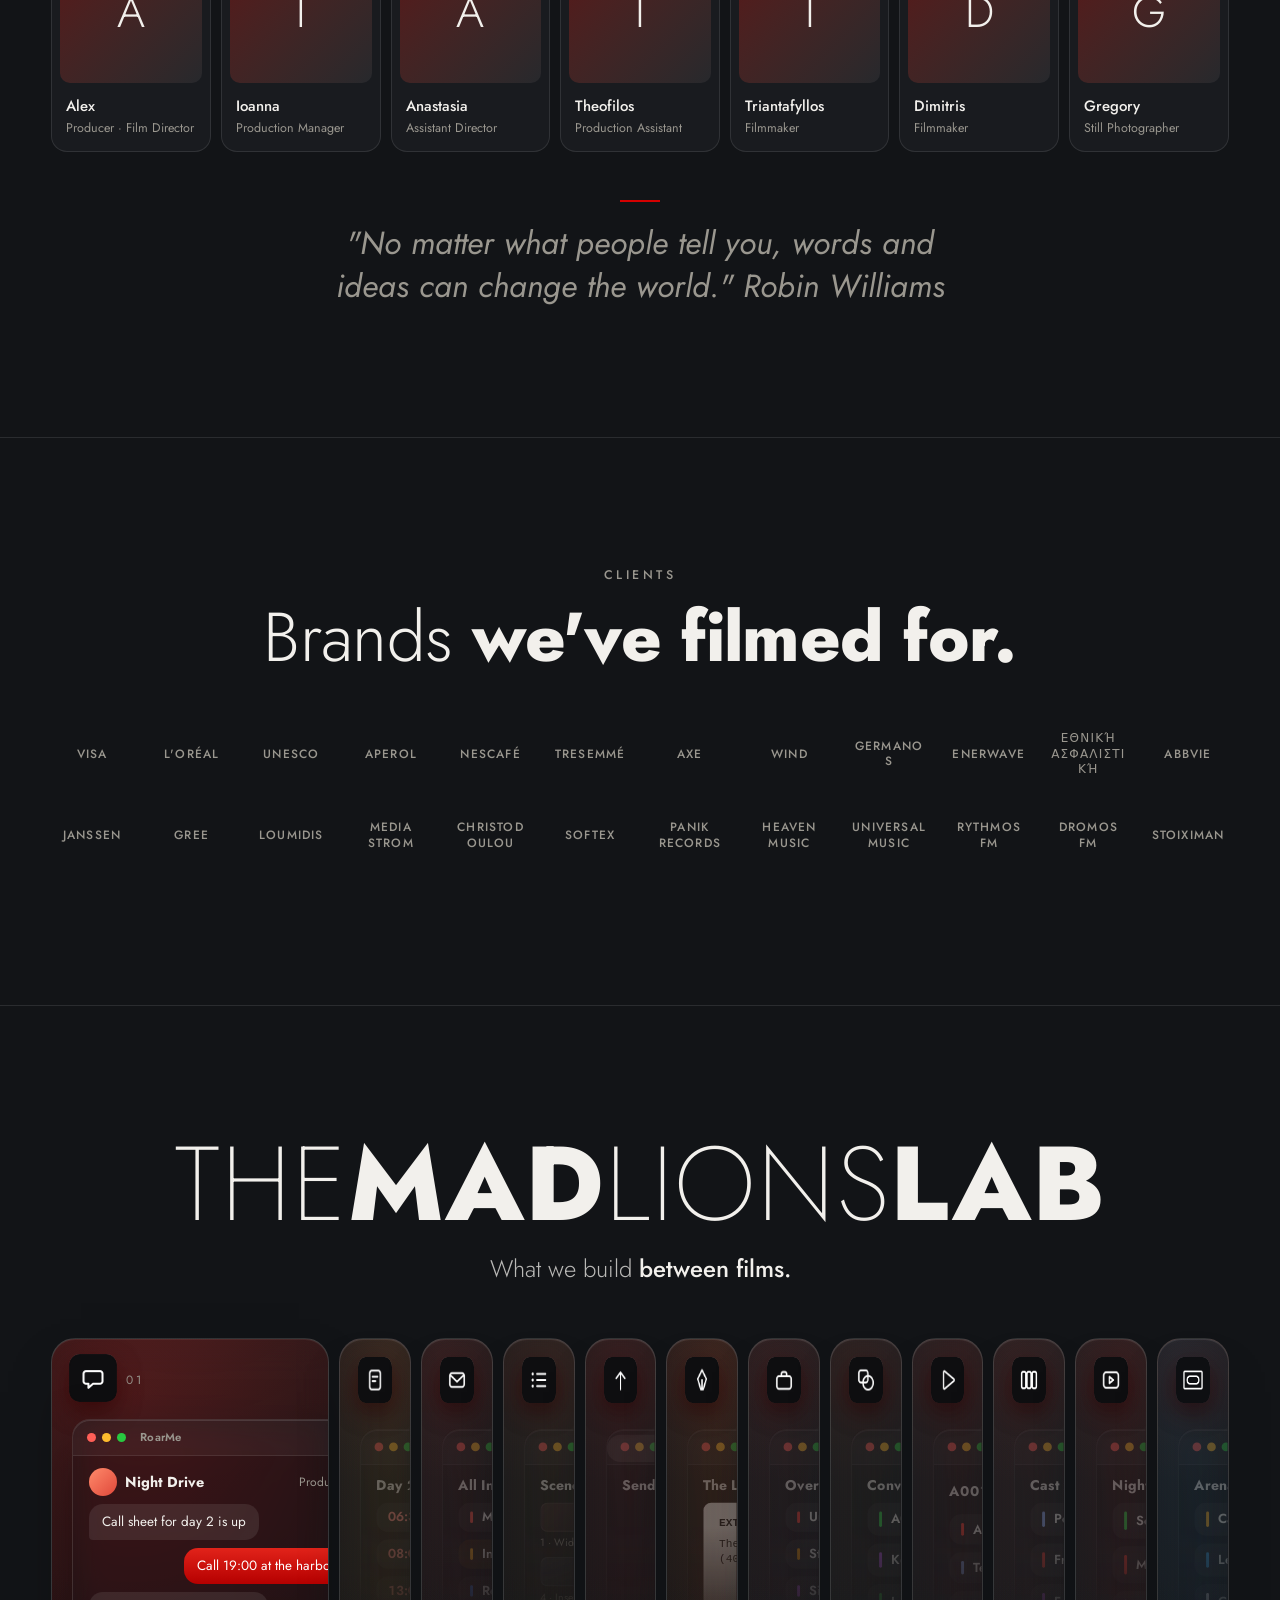
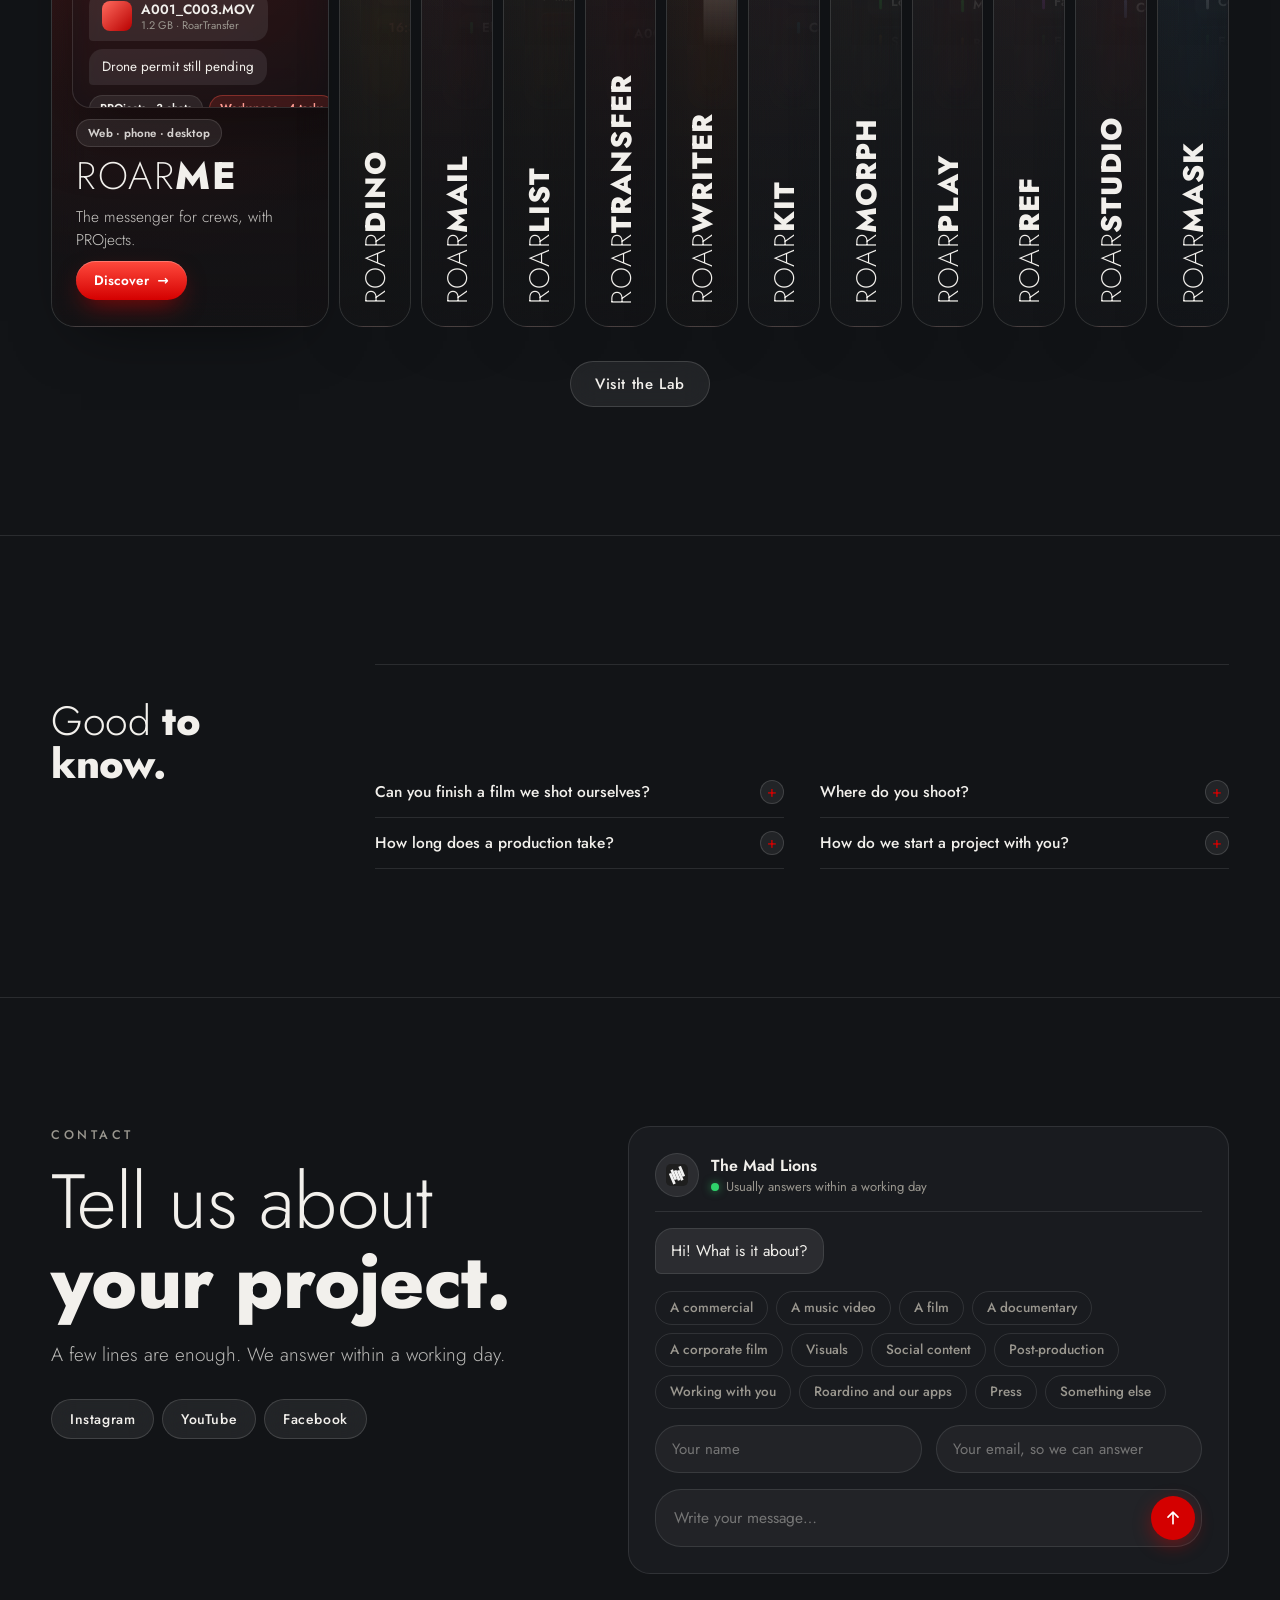
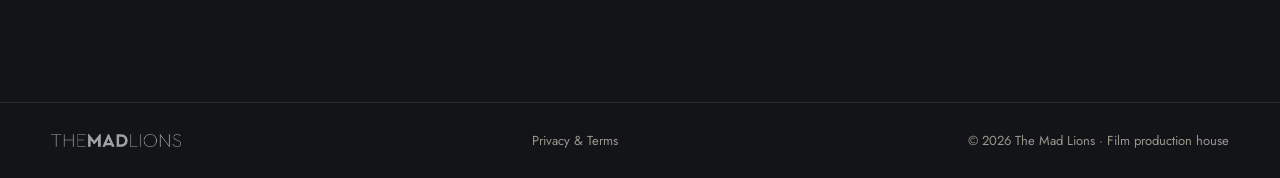
==== commit a7160d20: "The whole site brought up to date with the Lab's apps: new RoarMe screen, RoarMask on the home page," ====
--- a/index.html
+++ b/index.html
@@ -514,7 +514,7 @@
 .lab-big b { font-weight: 800; }
 .lab-sub { margin: 18px 0 0; text-align: center; font-size: clamp(18px, 2vw, 24px); font-weight: 300; color: color-mix(in srgb, var(--text) 75%, transparent); }
 .lab-sub b { font-weight: 500; color: var(--text); }
-/* the apps as posters (Alex, 20 Oct; refreshed 30 Oct: "the apps have changed a lot, something fresher"): eleven tall
+/* the apps as posters (Alex, 20 Oct; refreshed 30 Oct: "the apps have changed a lot, something fresher"): twelve tall
    glass panels side by side, each with its app's icon at the top and the name standing up; the open one is wide, with a
    window of the app as it is now (drawn here, not a picture), where it runs, what it is and a way in. The open one takes
    turns by itself every few seconds while nobody points at the row, a thin line at its foot counting down; a soft light
@@ -923,17 +923,18 @@
     <h2 class="lab-big reveal">THE<b>MAD</b>LIONS<b>LAB</b></h2>
     <p class="lab-sub reveal" data-t="lab.title" data-html>What we build <b>between films.</b></p>
     <div class="lab-list reveal">
-      <a class="lab-x on" href="https://roarme.app/" style="--g: radial-gradient(120% 80% at 30% 10%, #7a1010, #160606)"><span class="top"><img class="ico" src="lab/icons/roarme.png" alt="" width="46" height="46" loading="lazy" decoding="async"><span class="no">01</span></span><span class="ui" aria-hidden="true"><span class="win"><i></i><i></i><i></i><b>RoarMe</b></span><span class="h"><i class="av"></i># night-shoot<small>8 online</small></span><span class="b"><u>@here</u> call moved to 18:30</span><span class="b me">On my way</span><span class="b file"><i></i>A001_C003.MOV<small>1.2 GB · RoarTransfer</small></span><span class="b">Bring the 24-70, please</span><span class="chips"><span class="chip">⏰ Remind me · 17:30</span><span class="chip red">@all · 3 tasks</span></span></span><b aria-hidden="true" class="wm"><span>ROAR</span>ME</b><span class="open"><span class="tag">Web · phone · desktop</span><b class="wm"><span>ROAR</span>ME</b><span class="d" data-t="lab.rm">The messenger for crews.</span><em data-t="lab.disc">Discover</em></span><i class="tick" aria-hidden="true"></i></a>
-      <a class="lab-x" href="lab/roardino/" style="--g: radial-gradient(120% 80% at 70% 10%, #5a3a12, #140d06)"><span class="top"><img class="ico" src="lab/icons/roardino.png" alt="" width="46" height="46" loading="lazy" decoding="async"><span class="no">02</span></span><span class="ui" aria-hidden="true"><span class="win"><i></i><i></i><i></i><b>Roardino</b></span><span class="h">Day 2 · Railway station<small>Fri 23 Oct</small></span><span class="f"><span class="t">06:30</span><b>Crew call</b><small>Platform 1</small></span><span class="f"><span class="t">08:00</span><b>First shot</b><small>Sc. 12</small></span><span class="f"><span class="t">13:00</span><b>Lunch</b><small>45 min</small></span><span class="f"><span class="t">16:30</span><b>Night set-up</b><small>Sc. 14</small></span><span class="f"><span class="t">23:00</span><b>Wrap</b><small>Railway station</small></span><span class="chips"><span class="chip">📍 Open in Maps · 12 min</span><span class="chip">☀ Sunset 19:12 · 18°C</span></span></span><b aria-hidden="true" class="wm"><span>ROAR</span>DINO</b><span class="open"><span class="tag">Web · one link</span><b class="wm"><span>ROAR</span>DINO</b><span class="d" data-t="lab.rd">The call sheet, in one link.</span><em data-t="lab.disc">Discover</em></span><i class="tick" aria-hidden="true"></i></a>
+      <a class="lab-x on" href="https://roarme.app/" style="--g: radial-gradient(120% 80% at 30% 10%, #7a1010, #160606)"><span class="top"><img class="ico" src="lab/icons/roarme.png" alt="" width="46" height="46" loading="lazy" decoding="async"><span class="no">01</span></span><span class="ui" aria-hidden="true"><span class="win"><i></i><i></i><i></i><b>RoarMe</b></span><span class="h"><i class="av"></i>Night Drive<small>Production</small></span><span class="b">Call sheet for day 2 is up</span><span class="b me">Call 19:00 at the harbour</span><span class="b file"><i></i>A001_C003.MOV<small>1.2 GB · RoarTransfer</small></span><span class="b">Drone permit still pending</span><span class="chips"><span class="chip">PROjects · 3 chats</span><span class="chip red">Workspace · 4 tasks</span></span></span><b aria-hidden="true" class="wm"><span>ROAR</span>ME</b><span class="open"><span class="tag">Web · phone · desktop</span><b class="wm"><span>ROAR</span>ME</b><span class="d" data-t="lab.rm">The messenger for crews.</span><em data-t="lab.disc">Discover</em></span><i class="tick" aria-hidden="true"></i></a>
+      <a class="lab-x" href="lab/roardino/" style="--g: radial-gradient(120% 80% at 70% 10%, #5a3a12, #140d06)"><span class="top"><img class="ico" src="lab/icons/roardino.png" alt="" width="46" height="46" loading="lazy" decoding="async"><span class="no">02</span></span><span class="ui" aria-hidden="true"><span class="win"><i></i><i></i><i></i><b>Roardino App</b></span><span class="h">Day 2 · Railway station<small>Fri 23 Oct</small></span><span class="f"><span class="t">06:30</span><b>Crew call</b><small>Platform 1</small></span><span class="f"><span class="t">08:00</span><b>First shot</b><small>Sc. 12</small></span><span class="f"><span class="t">13:00</span><b>Lunch</b><small>45 min</small></span><span class="f"><span class="t">16:30</span><b>Night set-up</b><small>Sc. 14</small></span><span class="f"><span class="t">23:00</span><b>Wrap</b><small>Railway station</small></span><span class="chips"><span class="chip">📍 Open in Maps · 12 min</span><span class="chip">☀ Sunset 19:12 · 18°C</span></span></span><b aria-hidden="true" class="wm"><span>ROAR</span>DINO</b><span class="open"><span class="tag">Web · one link</span><b class="wm"><span>ROAR</span>DINO</b><span class="d" data-t="lab.rd">The call sheet, in one link.</span><em data-t="lab.disc">Discover</em></span><i class="tick" aria-hidden="true"></i></a>
       <a class="lab-x" href="lab/roarmail/" style="--g: radial-gradient(120% 80% at 30% 10%, #4a1414, #0e0606)"><span class="top"><img class="ico" src="lab/icons/roarmail.png" alt="" width="46" height="46" loading="lazy" decoding="async"><span class="no">03</span></span><span class="ui" aria-hidden="true"><span class="win"><i></i><i></i><i></i><b>RoarMail</b></span><span class="h">All Inboxes<small>12 unread</small></span><span class="f"><i style="background:#ff5a4f"></i><b>Maria P. · Night Shoot schedule</b><small>19:46</small></span><span class="f inv"><i style="background:#ffb224"></i><b>Invite · Tech scout, Fri 10:00</b><small class="yes">Accept</small></span><span class="f"><i style="background:#3b82f6"></i><b>Rental House · lens order</b><small>18:12</small></span><span class="f"><i style="background:#2fd36b"></i><b>Elena · colour grade notes</b><small>Sun</small></span><span class="chips"><span class="chip">Rule · Rental House → Gear</span><span class="chip ok">3 trackers blocked</span></span></span><b aria-hidden="true" class="wm"><span>ROAR</span>MAIL</b><span class="open"><span class="tag">Mac · Windows</span><b class="wm"><span>ROAR</span>MAIL</b><span class="d" data-t="lab.ml">Every mailbox, one private inbox.</span><em data-t="lab.disc">Discover</em></span><i class="tick" aria-hidden="true"></i></a>
       <a class="lab-x" href="lab/roarlist/" style="--g: radial-gradient(120% 80% at 70% 10%, #3a2412, #0f0905)"><span class="top"><img class="ico" src="lab/icons/roarlist.png" alt="" width="46" height="46" loading="lazy" decoding="async"><span class="no">04</span></span><span class="ui" aria-hidden="true"><span class="win"><i></i><i></i><i></i><b>RoarList</b></span><span class="h">Scene 12 · Platform<small>9 shots</small></span><span class="fr"><span><i></i>1 · Wide</span><span><i></i>2 · Medium</span><span><i></i>3 · Close-up</span><span><i></i>4 · Insert</span><span><i></i>5 · OTS</span><span><i></i>6 · Wide</span><span><i></i>7 · Two shot</span><span><i></i>8 · Close-up</span><span><i></i>9 · Wide</span></span><span class="chips"><span class="chip">⌘K · find anything</span><span class="chip red">PDF storyboard</span></span></span><b aria-hidden="true" class="wm"><span>ROAR</span>LIST</b><span class="open"><span class="tag">Web · Mac · Windows</span><b class="wm"><span>ROAR</span>LIST</b><span class="d" data-t="lab.rl">The shot list, frame by frame.</span><em data-t="lab.disc">Discover</em></span><i class="tick" aria-hidden="true"></i></a>
-      <a class="lab-x" href="https://roartransfer.com/about/" style="--g: radial-gradient(120% 80% at 50% 10%, #4a0d0d, #0e0505)"><span class="top"><img class="ico" src="lab/icons/roartransfer.png" alt="" width="46" height="46" loading="lazy" decoding="async"><span class="no">05</span></span><span class="ui" aria-hidden="true"><span class="win"><i></i><i></i><i></i><b>RoarTransfer</b></span><span class="h">Sending<small>3 files · 3 GB</small></span><span class="ring"><svg viewBox="0 0 128 128"><circle class="a" cx="64" cy="64" r="56"/><circle class="c" cx="64" cy="64" r="56"/></svg><b>64%</b></span><span class="f"><b>A001_C003_NIGHT.MOV</b><small>1.2 GB</small></span><span class="f"><b>A001_C004_NIGHT.MOV<span class="bar"><i></i></span></b><small>1.6 GB</small></span><span class="chips"><span class="chip">🔗 roar.to/n8Kq · with a picture</span><span class="chip">Gone in 3 days</span></span></span><b aria-hidden="true" class="wm"><span>ROAR</span>TRANSFER</b><span class="open"><span class="tag">Web · free · 5 GB</span><b class="wm"><span>ROAR</span>TRANSFER</b><span class="d" data-t="lab.rt">Big files, one short link, free.</span><em data-t="lab.disc">Discover</em></span><i class="tick" aria-hidden="true"></i></a>
+      <a class="lab-x" href="https://roartransfer.com/about/" style="--g: radial-gradient(120% 80% at 50% 10%, #4a0d0d, #0e0505)"><span class="top"><img class="ico" src="lab/icons/roartransfer.png" alt="" width="46" height="46" loading="lazy" decoding="async"><span class="no">05</span></span><span class="ui" aria-hidden="true"><span class="win"><i></i><i></i><i></i><b>RoarTransfer</b></span><span class="h">Sending<small>3 files · 3 GB</small></span><span class="ring"><svg viewBox="0 0 128 128"><circle class="a" cx="64" cy="64" r="56"/><circle class="c" cx="64" cy="64" r="56"/></svg><b>64%</b></span><span class="f"><b>A001_C003_NIGHT.MOV</b><small>1.2 GB</small></span><span class="f"><b>A001_C004_NIGHT.MOV<span class="bar"><i></i></span></b><small>1.6 GB</small></span><span class="chips"><span class="chip">🔗 roartransfer.com/n8Kq2m</span><span class="chip">Gone in 3 days</span></span></span><b aria-hidden="true" class="wm"><span>ROAR</span>TRANSFER</b><span class="open"><span class="tag">Web · free · 5 GB</span><b class="wm"><span>ROAR</span>TRANSFER</b><span class="d" data-t="lab.rt">Big files, one short link, free.</span><em data-t="lab.disc">Discover</em></span><i class="tick" aria-hidden="true"></i></a>
       <a class="lab-x" href="lab/roarwriter/" style="--g: radial-gradient(120% 80% at 70% 10%, #6a2a0a, #140803)"><span class="top"><img class="ico" src="lab/icons/roarwriter.png" alt="" width="46" height="46" loading="lazy" decoding="async"><span class="no">06</span></span><span class="ui" aria-hidden="true"><span class="win"><i></i><i></i><i></i><b>RoarWriter</b></span><span class="h">The Last Train<small>92 pages · v3</small></span><span class="pg"><span class="sh">EXT. RAILWAY STATION - NIGHT</span><span>The last train pulls out. NIKOS (40) stays alone on the platform.</span><span class="ch">NIKOS</span><span class="pn">(quietly)</span><span class="dg">You said you would come.</span><span class="sh">INT. TRAIN - CONTINUOUS</span><span>Through the glass, MARIA watches him disappear.</span></span><span class="chips"><span class="chip">▶ Table read</span><span class="chip red">AI coverage</span><span class="chip">Index cards</span></span></span><b aria-hidden="true" class="wm"><span>ROAR</span>WRITER</b><span class="open"><span class="tag">Web · Mac · Windows</span><b class="wm"><span>ROAR</span>WRITER</b><span class="d" data-t="lab.rw">Screenwriting, from page to shoot.</span><em data-t="lab.disc">Discover</em></span><i class="tick" aria-hidden="true"></i></a>
       <a class="lab-x" href="lab/roarkit/" style="--g: radial-gradient(120% 80% at 30% 10%, #3a1416, #15171a)"><span class="top"><img class="ico" src="lab/icons/roarkit.png" alt="" width="46" height="46" loading="lazy" decoding="async"><span class="no">07</span></span><span class="ui" aria-hidden="true"><span class="win"><i></i><i></i><i></i><b>RoarKit</b></span><span class="h">Overview<small>18 tools</small></span><span class="f"><i style="background:#ff453a"></i><b>Uninstall apps · 3 leave files behind</b><small>2.4 GB</small></span><span class="f"><i style="background:#ff9f0a"></i><b>Startup items · 2 switched off</b><small>Switch</small></span><span class="f"><i style="background:#bf5af2"></i><b>Similar photos · 41 groups</b><small>412 MB</small></span><span class="f"><i style="background:#30b0c7"></i><b>Caches · 64.2 GB to clear</b><small>Clean up</small></span><span class="f"><i style="background:#34c759"></i><b>Card A001 · 3 copies checked</b><small>MHL</small></span><span class="chips"><span class="chip ok">Only to the Trash</span><span class="chip">In the menu bar</span></span></span><b aria-hidden="true" class="wm"><span>ROAR</span>KIT</b><span class="open"><span class="tag">Mac · Windows</span><b class="wm"><span>ROAR</span>KIT</b><span class="d" data-t="lab.tw">Eighteen tools for the computer and the shoot.</span><em data-t="lab.disc">Discover</em></span><i class="tick" aria-hidden="true"></i></a>
       <a class="lab-x" href="lab/roarmorph/" style="--g: radial-gradient(120% 80% at 30% 10%, #2b1a12, #15171a)"><span class="top"><img class="ico" src="lab/icons/roarmorph.png" alt="" width="46" height="46" loading="lazy" decoding="async"><span class="no">08</span></span><span class="ui" aria-hidden="true"><span class="win"><i></i><i></i><i></i><b>RoarMorph</b></span><span class="h">Converted<small>6 files · 24.3 GB → 1.2 GB</small></span><span class="f"><i style="background:#32d74b"></i><b>A001_C003.mov → H.265 · 8 Mb/s</b><small>−96%</small></span><span class="f"><i style="background:#bf5af2"></i><b>Key_Art.psd → 12 layers, PNG</b><small>✓</small></span><span class="f"><i style="background:#32d74b"></i><b>Loop.gif → MP4</b><small>−91%</small></span><span class="f"><i style="background:#ffb224"></i><b>Spot_30s_FINAL.mov</b><small>64%</small></span><span class="chips"><span class="chip">Target · 25 MB</span><span class="chip ok">Nothing uploaded</span></span></span><b aria-hidden="true" class="wm"><span>ROAR</span>MORPH</b><span class="open"><span class="tag">Mac · Windows</span><b class="wm"><span>ROAR</span>MORPH</b><span class="d" data-t="lab.rv">Every format, a smaller file.</span><em data-t="lab.disc">Discover</em></span><i class="tick" aria-hidden="true"></i></a>
       <a class="lab-x" href="lab/roarplay/" style="--g: radial-gradient(120% 80% at 70% 10%, #3a1010, #15171a)"><span class="top"><img class="ico" src="lab/icons/roarplay.png" alt="" width="46" height="46" loading="lazy" decoding="async"><span class="no">09</span></span><span class="ui" aria-hidden="true"><span class="win"><i></i><i></i><i></i><b>RoarPlay</b></span><span class="h">A001_C014_sunset.mov<small>ProRes 422 HQ · 01:00:05:18</small></span><span class="f"><i style="background:#ff453a"></i><b>A001_C014_sunset.mov · plays</b><small>ProRes</small></span><span class="f"><i style="background:#8fb4ff"></i><b>Teaser_cut.mkv · H.264 + AC3</b><small>MKV</small></span><span class="f"><i style="background:#32d74b"></i><b>Mix_v3_master.wav · 24-bit</b><small>WAV</small></span><span class="f"><i style="background:#ffb224"></i><b>B002_C003_interview.mxf · DNxHD</b><small>MXF</small></span><span class="chips"><span class="chip">J K L · frame by frame</span><span class="chip ok">Nothing uploaded</span></span></span><b aria-hidden="true" class="wm"><span>ROAR</span>PLAY</b><span class="open"><span class="tag">Mac · Windows</span><b class="wm"><span>ROAR</span>PLAY</b><span class="d" data-t="lab.rp">Plays every video and sound file.</span><em data-t="lab.disc">Discover</em></span><i class="tick" aria-hidden="true"></i></a>
-      <a class="lab-x" href="lab/roarref/" style="--g: radial-gradient(120% 80% at 30% 10%, #3f1a1a, #15171a)"><span class="top"><img class="ico" src="lab/roarref/icon.png" alt="" width="46" height="46" loading="lazy" decoding="async"><span class="no">10</span></span><span class="ui" aria-hidden="true"><span class="win"><i></i><i></i><i></i><b>RoarRef</b></span><span class="h">Nikos · character sheet<small>16:9 · 3 windows</small></span><span class="f"><i style="background:#ff453a"></i><b>Front · drag to frame</b><small>100%</small></span><span class="f"><i style="background:#ffb224"></i><b>Back · mirrored</b><small>Fill</small></span><span class="f"><i style="background:#bf5af2"></i><b>Face · zoom</b><small>140%</small></span><span class="f"><i style="background:#32d74b"></i><b>Export · PNG</b><small>8K</small></span><span class="chips"><span class="chip">9 layouts · 2 to 8 windows</span><span class="chip ok">10 sheets free</span></span></span><b aria-hidden="true" class="wm"><span>ROAR</span>REF</b><span class="open"><span class="tag">Web · free · beta</span><b class="wm"><span>ROAR</span>REF</b><span class="d" data-t="lab.rf">The character sheet for AI.</span><em data-t="lab.disc">Discover</em></span><i class="tick" aria-hidden="true"></i></a>
+      <a class="lab-x" href="lab/roarref/" style="--g: radial-gradient(120% 80% at 30% 10%, #3f1a1a, #15171a)"><span class="top"><img class="ico" src="lab/roarref/icon.png" alt="" width="46" height="46" loading="lazy" decoding="async"><span class="no">10</span></span><span class="ui" aria-hidden="true"><span class="win"><i></i><i></i><i></i><b>RoarRef</b></span><span class="h">Cast › Nikos<small>16:9 · 3 windows</small></span><span class="f"><i style="background:#8fb4ff"></i><b>Pool · 12 photos</b><small>Full res</small></span><span class="f"><i style="background:#ff453a"></i><b>Front · drag to frame</b><small>100%</small></span><span class="f"><i style="background:#bf5af2"></i><b>Face · retouch, Liquify</b><small>Edit</small></span><span class="f"><i style="background:#32d74b"></i><b>Export · PNG</b><small>8K</small></span><span class="chips"><span class="chip">Folders · 9 layouts</span><span class="chip ok">10 characters free</span></span></span><b aria-hidden="true" class="wm"><span>ROAR</span>REF</b><span class="open"><span class="tag">Web · free · beta</span><b class="wm"><span>ROAR</span>REF</b><span class="d" data-t="lab.rf">The character sheet for AI.</span><em data-t="lab.disc">Discover</em></span><i class="tick" aria-hidden="true"></i></a>
       <a class="lab-x" href="lab/roarstudio/" style="--g: radial-gradient(120% 80% at 70% 10%, #4a1010, #15171a)"><span class="top"><img class="ico" src="lab/icons/roarstudio.png" alt="" width="46" height="46" loading="lazy" decoding="async"><span class="no">11</span></span><span class="ui" aria-hidden="true"><span class="win"><i></i><i></i><i></i><b>RoarTransfer Studio</b></span><span class="h">Night Shoot · Finals<small>v4 approved</small></span><span class="f"><i style="background:#32d74b"></i><b>Song_master_v4.wav · −14 LUFS</b><small>Approved</small></span><span class="f"><i style="background:#ff453a"></i><b>Music video · note at 01:12</b><small>2 notes</small></span><span class="f"><i style="background:#8fb4ff"></i><b>Cover.jpg · credits · lyrics</b><small>Final</small></span><span class="chips"><span class="chip">🔗 Finals link · your studio’s name</span><span class="chip ok">Download all · zip</span></span></span><b aria-hidden="true" class="wm"><span>ROAR</span>STUDIO</b><span class="open"><span class="tag">Web · review · beta</span><b class="wm" style="font-size:clamp(22px, 1.9vw, 30px)"><span>ROAR</span>TRANSFER<br><span>STUDIO</span></b><span class="d" data-t="lab.rs">Review and delivery, in one link.</span><em data-t="lab.disc">Discover</em></span><i class="tick" aria-hidden="true"></i></a>
+      <a class="lab-x" href="lab/roarmask/" style="--g: radial-gradient(120% 80% at 30% 10%, #163247, #08101a)"><span class="top"><img class="ico" src="lab/roarmask/icon.png" alt="" width="46" height="46" loading="lazy" decoding="async"><span class="no">12</span></span><span class="ui" aria-hidden="true"><span class="win"><i></i><i></i><i></i><b>RoarMask</b></span><span class="h">Arena · centre wall<small>3840 × 1080 px</small></span><span class="f"><i style="background:#ffb224"></i><b>Cabinets · A1 to H2</b><small>480 × 540</small></span><span class="f"><i style="background:#3aa7e8"></i><b>Left columns · 4 rounded boxes</b><small>Folder</small></span><span class="f"><i style="background:#ffffff"></i><b>Centre ring · outline 24 px</b><small>Inside</small></span><span class="f"><i style="background:#32d74b"></i><b>Export · exact size</b><small>PNG · SVG</small></span><span class="chips"><span class="chip">Grid · rulers · snap</span><span class="chip ok">Free</span></span></span><b aria-hidden="true" class="wm"><span>ROAR</span>MASK</b><span class="open"><span class="tag">Web · free</span><b class="wm"><span>ROAR</span>MASK</b><span class="d" data-t="lab.mk">Pixel-exact masks for LED screens.</span><em data-t="lab.disc">Discover</em></span><i class="tick" aria-hidden="true"></i></a>
     </div>
     <div class="more"><a class="pill" href="lab/" data-t="lab.go">Visit the Lab</a></div>
   </section>
@@ -1038,7 +1039,7 @@
     'clients.label': 'Clients', 'clients.title': "Brands <b>we've filmed for.</b>",
     'bts.label': 'Behind the scenes', 'bts.title': 'On set <b>with us.</b>', 'bts.all': 'See everything',
     'sh.btn': 'Share', 'sh.label': 'Share this film', 'sh.framed': 'Framed', 'sh.full': 'Full picture', 'sh.story': 'Story picture', 'sh.reel': 'Reel video', 'sh.link': 'Copy the link', 'sh.copied': 'Link copied', 'sh.rec': 'Recording…', 'sh.watch': 'WATCH ON THEMADLIONS.COM', 'sh.hint': 'For Instagram and TikTok stories. On a phone it opens your apps; on a computer it downloads.',
-    'lab.label': 'Lab', 'lab.title': 'What we build <b>between films.</b>', 'lab.rm': 'The messenger for crews.', 'lab.rd': 'The call sheet, in one link.', 'lab.ml': 'Every mailbox, one private inbox.', 'lab.rl': 'The shot list, frame by frame.', 'lab.rt': 'Big files, one short link, free.', 'lab.rw': 'Screenwriting, from page to shoot.', 'lab.tw': 'Eighteen tools for the computer and the shoot.', 'lab.rv': 'Every format, a smaller file.', 'lab.rp': 'Plays every video and sound file.', 'lab.rf': 'The character sheet for AI.', 'lab.rs': 'Review and delivery, in one link.', 'lab.disc': 'Discover', 'lab.go': 'Visit the Lab',
+    'lab.label': 'Lab', 'lab.title': 'What we build <b>between films.</b>', 'lab.rm': 'The messenger for crews, with PROjects.', 'lab.rd': 'The call sheet, in one link.', 'lab.ml': 'Every mailbox, one private inbox.', 'lab.rl': 'The shot list, frame by frame.', 'lab.rt': 'Big files, one short link, free.', 'lab.rw': 'Screenwriting, from page to shoot.', 'lab.tw': 'Eighteen tools for the computer and the shoot.', 'lab.rv': 'Every format, a smaller file.', 'lab.rp': 'Plays every video and sound file.', 'lab.rf': 'The character sheet for AI.', 'lab.mk': 'Pixel-exact masks for LED screens.', 'lab.rs': 'Review and delivery, in one link.', 'lab.disc': 'Discover', 'lab.go': 'Visit the Lab',
     'contact.label': 'Contact', 'contact.title': 'Tell us about <b>your project.</b>', 'contact.sub': 'A few lines are enough. We answer within a working day.',
     'f.kind': 'What are you making?', 'f.budget': 'Budget', 'f.name': 'Your name', 'f.email': 'Email', 'f.company': 'Company or artist',
     'f.online': 'Usually answers within a working day', 'f.hello': 'Hi! What is it about?', 'f.emailPh': 'Your email, so we can answer',
@@ -1065,7 +1066,7 @@
     'clients.label': 'Πελάτες', 'clients.title': 'Brands <b>που δουλέψαμε μαζί.</b>',
     'sh.btn': 'Κοινοποίηση', 'sh.label': 'Μοιράσου την ταινία', 'sh.framed': 'Σε κάδρο', 'sh.full': 'Ολόκληρη εικόνα', 'sh.story': 'Εικόνα για story', 'sh.reel': 'Βίντεο για reel', 'sh.link': 'Αντιγραφή link', 'sh.copied': 'Το link αντιγράφηκε', 'sh.rec': 'Εγγραφή…', 'sh.watch': 'ΔΕΣ ΤΟ ΣΤΟ THEMADLIONS.COM', 'sh.hint': 'Για stories σε Instagram και TikTok. Στο κινητό ανοίγει τις εφαρμογές σου, στον υπολογιστή κατεβαίνει.',
     'bts.label': 'Πίσω από τις κάμερες', 'bts.title': 'Στο <b>γύρισμα.</b>', 'bts.all': 'Δες τα όλα',
-    'lab.label': 'Lab', 'lab.title': 'Ό,τι φτιάχνουμε <b>ανάμεσα στις ταινίες.</b>', 'lab.rm': 'Το chat για συνεργεία.', 'lab.rd': 'Το ordino, σε ένα link.', 'lab.ml': 'Όλα τα mail, ένα ιδιωτικό inbox.', 'lab.rl': 'Το shot list, κάδρο κάδρο.', 'lab.rt': 'Μεγάλα αρχεία, ένα σύντομο link, δωρεάν.', 'lab.tw': 'Δεκαοκτώ εργαλεία για τον υπολογιστή και το γύρισμα.', 'lab.rv': 'Κάθε μορφή, μικρότερο αρχείο.', 'lab.rp': 'Παίζει κάθε αρχείο βίντεο και ήχου.', 'lab.rf': 'Το character sheet για AI.', 'lab.rs': 'Έγκριση και παράδοση, σε ένα link.', 'lab.rw': 'Το σενάριο, από τη σελίδα ως το γύρισμα.', 'lab.disc': 'Γνώρισέ το', 'lab.go': 'Δες το Lab',
+    'lab.label': 'Lab', 'lab.title': 'Ό,τι φτιάχνουμε <b>ανάμεσα στις ταινίες.</b>', 'lab.rm': 'Το chat για συνεργεία, με PROjects.', 'lab.rd': 'Το ordino, σε ένα link.', 'lab.ml': 'Όλα τα mail, ένα ιδιωτικό inbox.', 'lab.rl': 'Το shot list, κάδρο κάδρο.', 'lab.rt': 'Μεγάλα αρχεία, ένα σύντομο link, δωρεάν.', 'lab.tw': 'Δεκαοκτώ εργαλεία για τον υπολογιστή και το γύρισμα.', 'lab.rv': 'Κάθε μορφή, μικρότερο αρχείο.', 'lab.rp': 'Παίζει κάθε αρχείο βίντεο και ήχου.', 'lab.rf': 'Το character sheet για AI.', 'lab.mk': 'Μάσκες για οθόνες LED, ακριβείς στο pixel.', 'lab.rs': 'Έγκριση και παράδοση, σε ένα link.', 'lab.rw': 'Το σενάριο, από τη σελίδα ως το γύρισμα.', 'lab.disc': 'Γνώρισέ το', 'lab.go': 'Δες το Lab',
     'contact.label': 'Επαφή', 'contact.title': 'Πείτε μας για <b>το project σας.</b>', 'contact.sub': 'Λίγες γραμμές αρκούν. Απαντάμε μέσα σε μία εργάσιμη.',
     'f.kind': 'Τι θέλετε να φτιάξετε;', 'f.budget': 'Budget', 'f.name': 'Το όνομά σας', 'f.email': 'Email', 'f.company': 'Εταιρεία ή καλλιτέχνης',
     'f.online': 'Απαντάμε συνήθως μέσα σε μία εργάσιμη', 'f.hello': 'Γεια σας! Για τι πρόκειται;', 'f.emailPh': 'Το email σας, για να σας απαντήσουμε',
